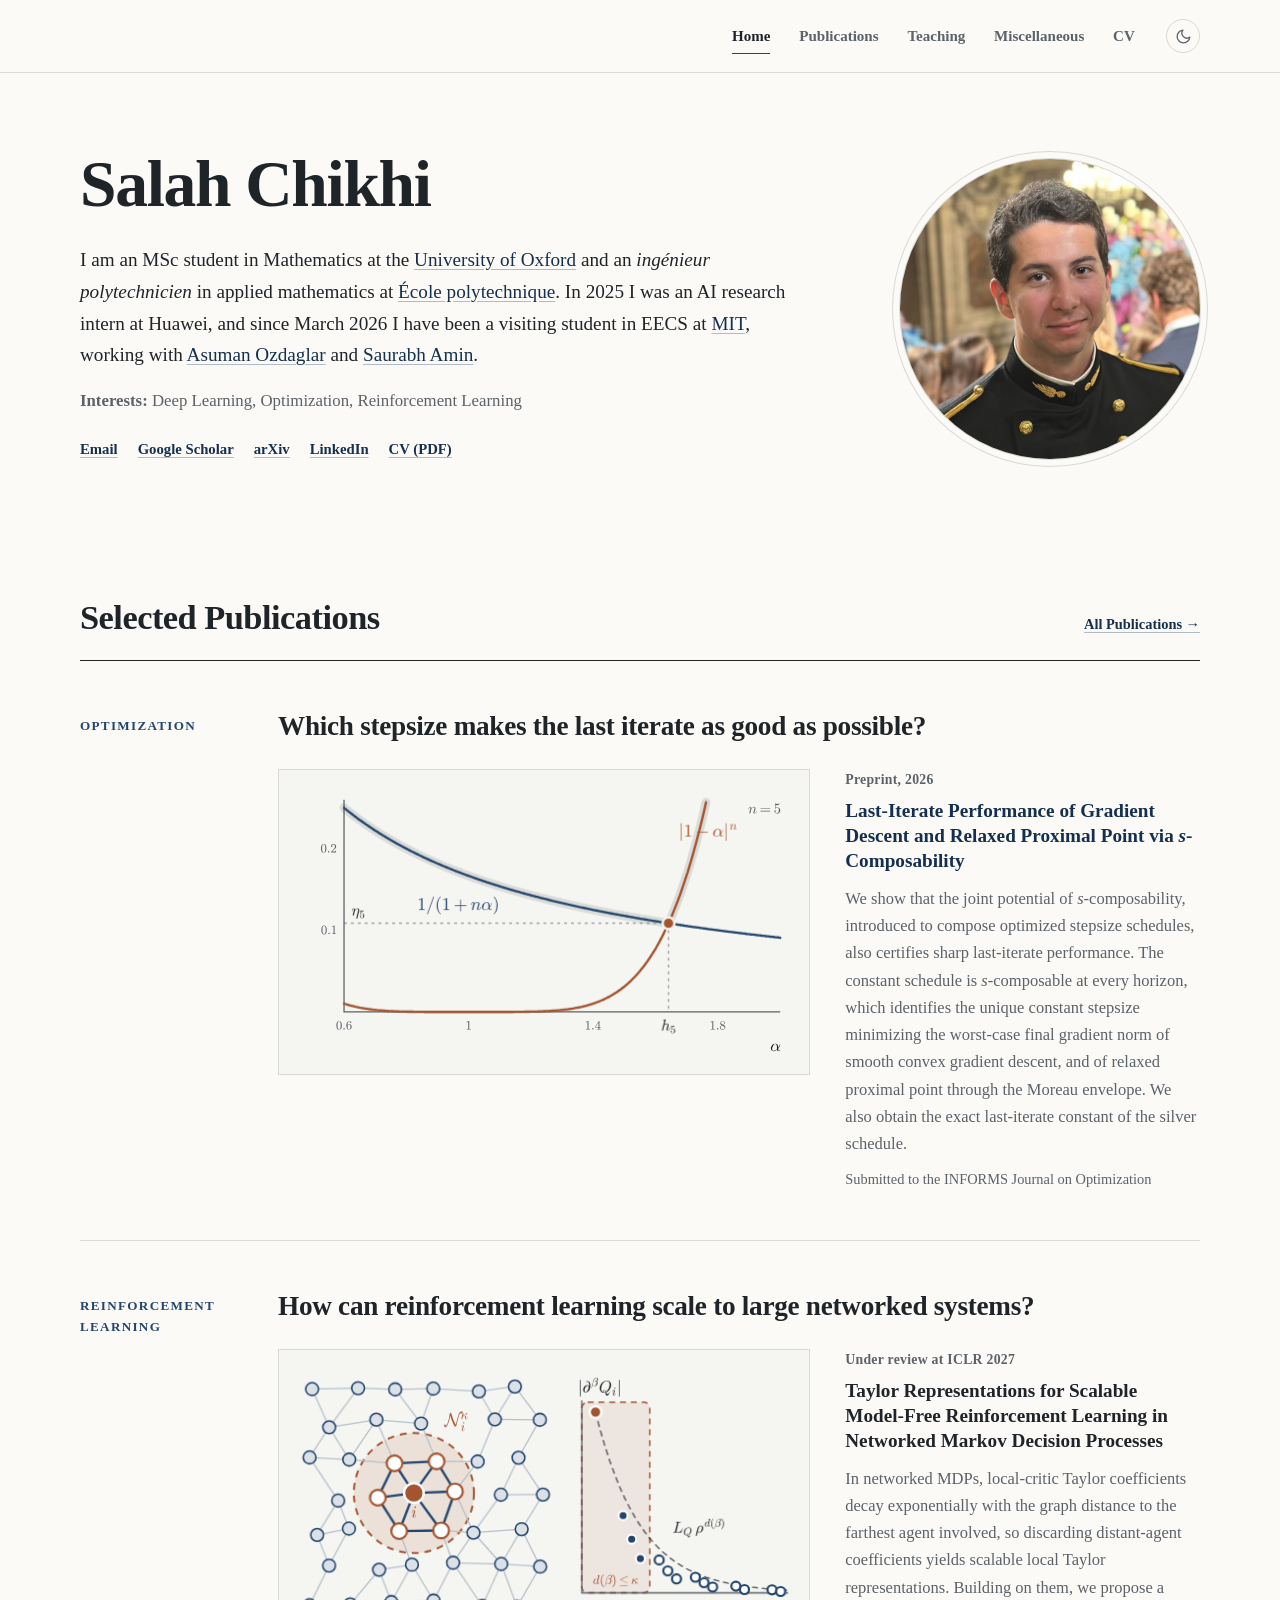
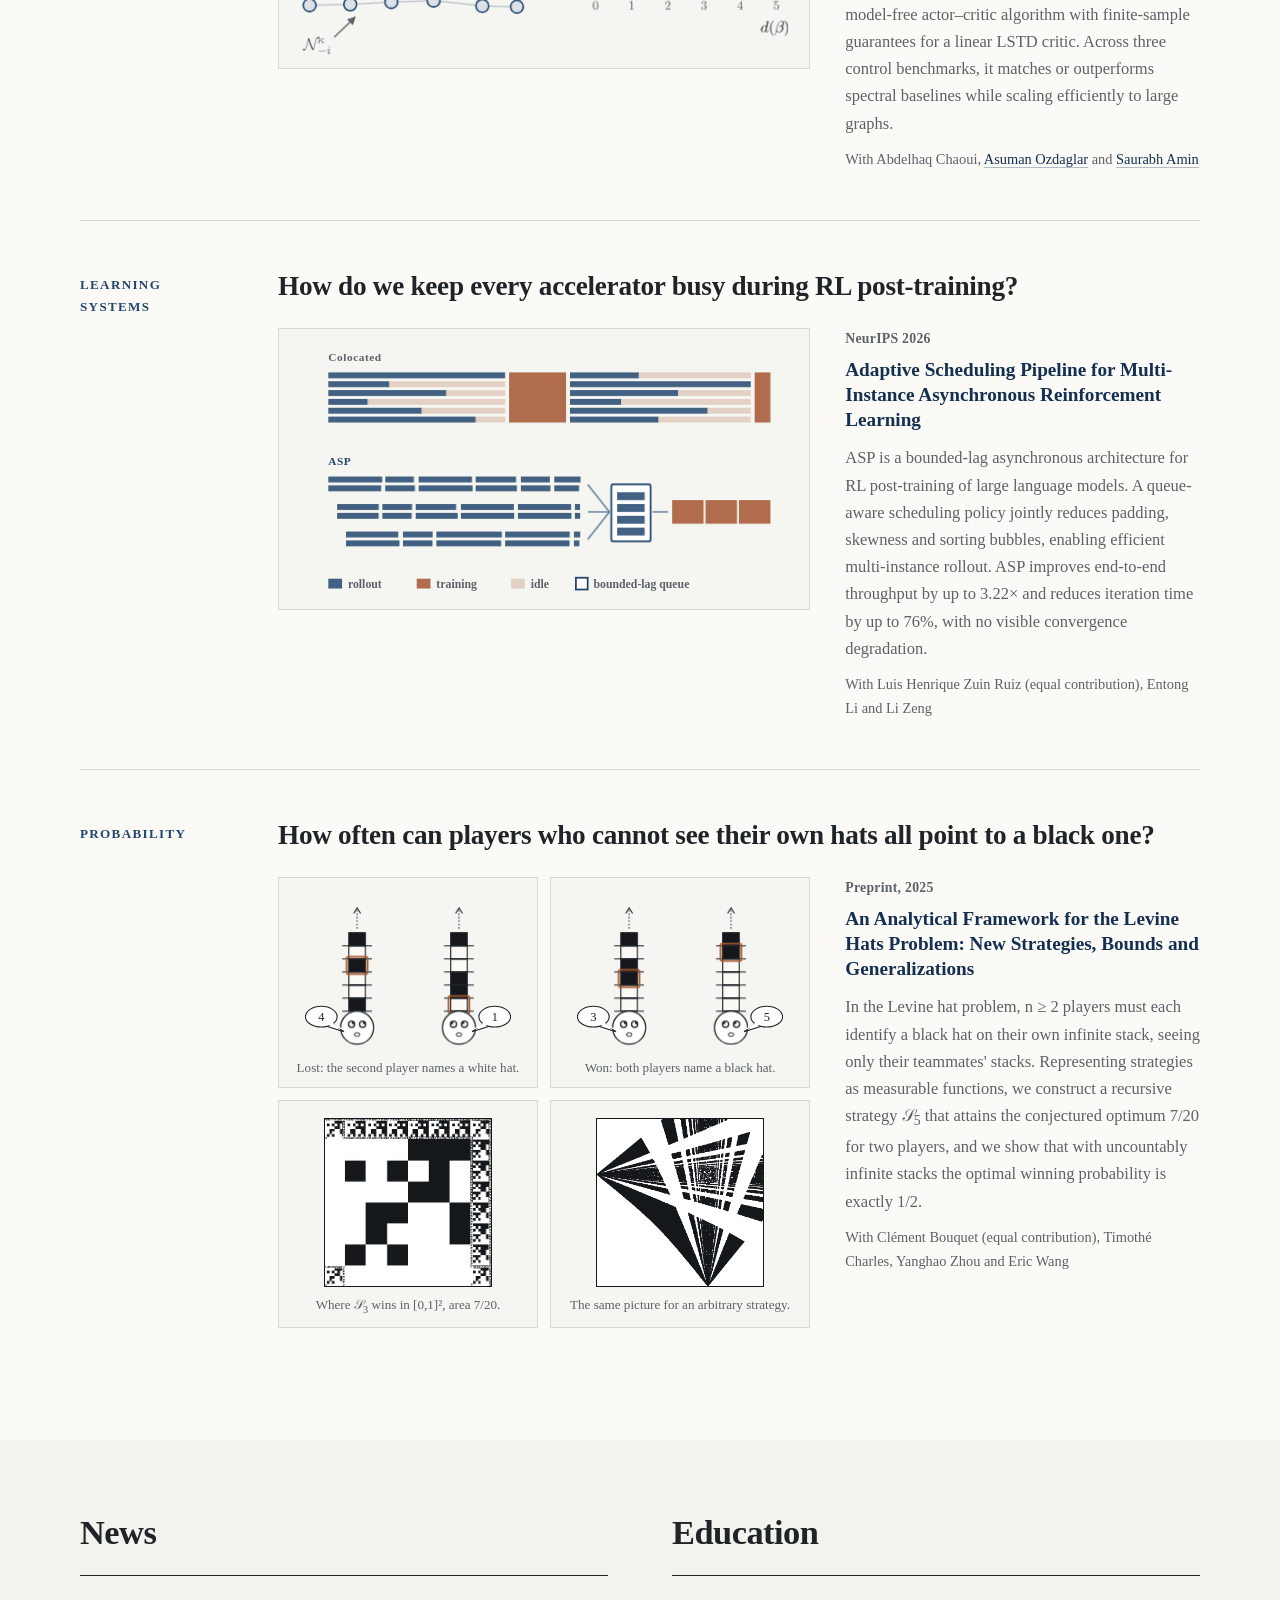
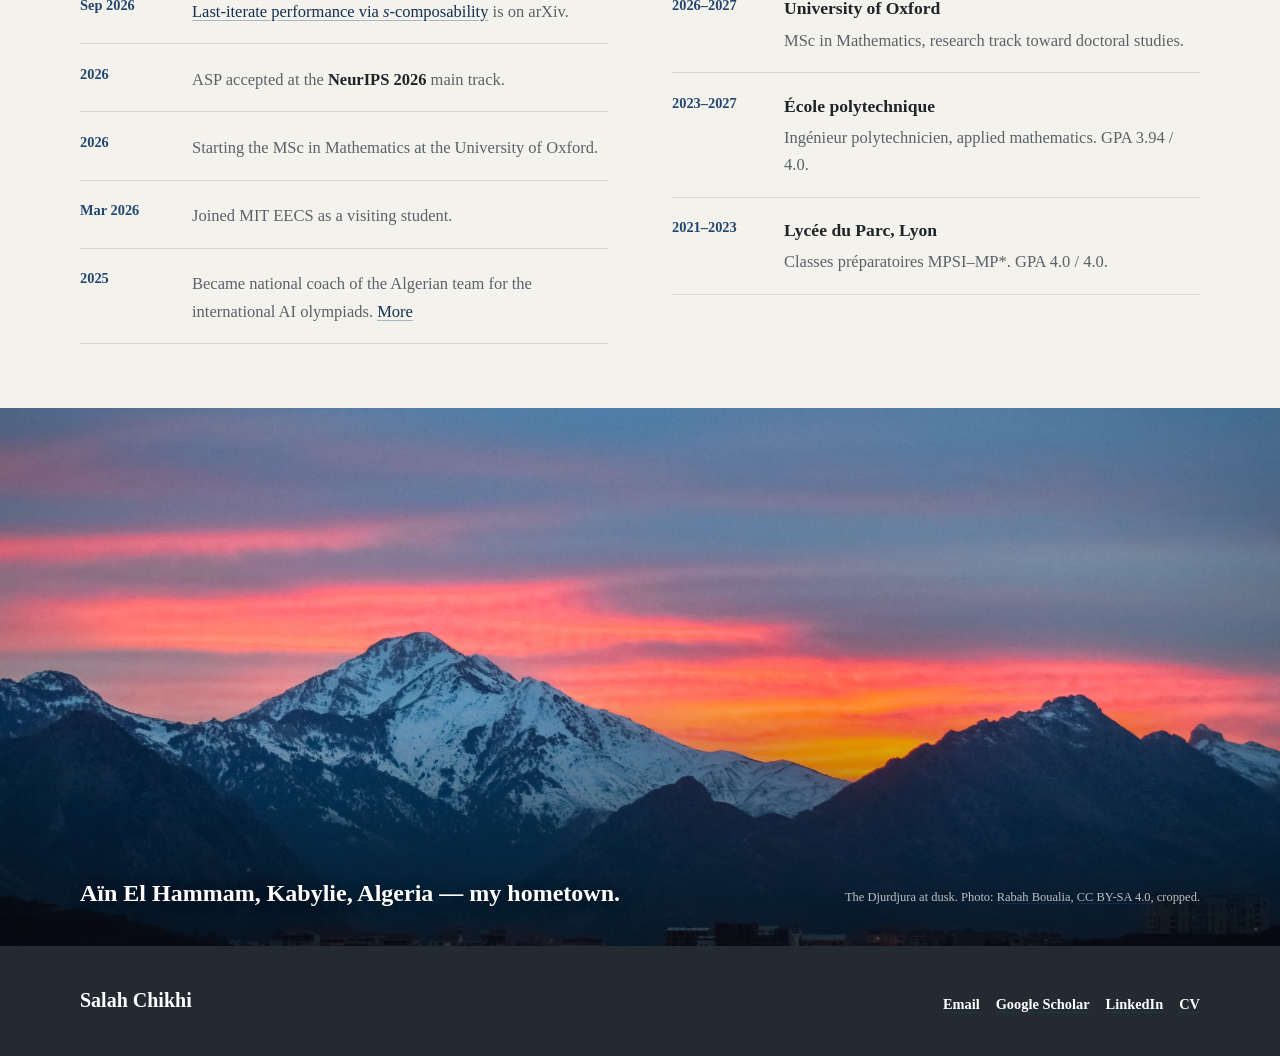
==== index.html @ 634e788d "Give search engines the site name and the opening sentence as description; keep grades out of snippe" ====
<!doctype html>
<html lang="en">
<head>
  <meta charset="utf-8">
  <meta name="viewport" content="width=device-width, initial-scale=1">
  <title>Salah Chikhi</title>
  <meta name="description" content="I am an MSc student in Mathematics at the University of Oxford and an ing&#233;nieur polytechnicien in applied mathematics at &#201;cole polytechnique.">
  <meta name="google-site-verification" content="NoFKglLWocQ3Qggm3pVqNF6FOyC3WvYvR712uhxYlXg">
  <meta name="theme-color" content="#fbfaf7" media="(prefers-color-scheme: light)">
  <meta name="theme-color" content="#15191d" media="(prefers-color-scheme: dark)">
  <script>
    (function () {
      function apply() {
        try {
          var t = localStorage.getItem("theme");
          if (t) document.documentElement.dataset.theme = t; else delete document.documentElement.dataset.theme;
        } catch (e) {}
      }
      apply();
      addEventListener("pageshow", function (e) { if (e.persisted) apply(); });
    })();
  </script>
  <script src="theme.js" defer></script>
  <meta property="og:type" content="website">
  <meta property="og:site_name" content="Salah Chikhi">
  <meta property="og:title" content="Salah Chikhi">
  <meta name="twitter:card" content="summary">
  <meta property="og:description" content="I am an MSc student in Mathematics at the University of Oxford and an ing&#233;nieur polytechnicien in applied mathematics at &#201;cole polytechnique.">
  <meta property="og:image" content="https://salah-chikhi.github.io/images/profile.jpg">
  <meta property="og:url" content="https://salah-chikhi.github.io/">
  <link rel="canonical" href="https://salah-chikhi.github.io/">
  <link rel="icon" href="favicon.svg" type="image/svg+xml">
  <link rel="stylesheet" href="site.css">
  <script type="application/ld+json">
  {
    "@context": "https://schema.org",
    "@type": "WebSite",
    "name": "Salah Chikhi",
    "alternateName": [
      "Salah R. Chikhi",
      "salah-chikhi.github.io"
    ],
    "url": "https://salah-chikhi.github.io/"
  }
  </script>
  <script type="application/ld+json">
  {
    "@context": "https://schema.org",
    "@type": "Person",
    "@id": "https://salah-chikhi.github.io/#person",
    "name": "Salah Chikhi",
    "alternateName": "Salah R. Chikhi",
    "url": "https://salah-chikhi.github.io/",
    "image": "https://salah-chikhi.github.io/images/profile.jpg",
    "description": "MSc student in Mathematics at the University of Oxford and ingénieur polytechnicien at École polytechnique, working on optimization, deep learning and reinforcement learning.",
    "affiliation": [
      {
        "@type": "CollegeOrUniversity",
        "name": "University of Oxford",
        "url": "https://www.maths.ox.ac.uk/"
      },
      {
        "@type": "CollegeOrUniversity",
        "name": "École polytechnique",
        "url": "https://www.polytechnique.edu/"
      },
      {
        "@type": "CollegeOrUniversity",
        "name": "Massachusetts Institute of Technology",
        "url": "https://www.eecs.mit.edu/"
      }
    ],
    "alumniOf": [
      {
        "@type": "School",
        "name": "Lycée du Parc"
      }
    ],
    "knowsAbout": [
      "Deep learning",
      "Optimization",
      "Reinforcement learning"
    ],
    "sameAs": [
      "https://scholar.google.com/citations?user=MFGI1vgAAAAJ",
      "https://www.linkedin.com/in/salah-chikhi-a50a50303/",
      "https://github.com/salah-chikhi"
    ]
  }
  </script>
</head>
<body>
  <a class="skip-link" href="#main">Skip to content</a>

  <header class="site-header home-header">
    <div class="shell nav-shell">
      <a class="wordmark" href="index.html">Salah Chikhi</a>
      <nav class="site-nav" aria-label="Primary navigation">
        <a class="active" href="index.html" aria-current="page">Home</a>
        <a href="publications.html">Publications</a>
        <a href="teaching.html">Teaching</a>
        <a href="misc.html">Miscellaneous</a>
        <a href="Salah_Chikhi_CV.pdf">CV</a>
        <button class="theme-toggle" type="button" aria-label="Switch to dark mode">
          <svg class="icon-moon" viewBox="0 0 24 24" aria-hidden="true"><path d="M21 12.79A9 9 0 1 1 11.21 3 7 7 0 0 0 21 12.79z"/></svg>
          <svg class="icon-sun" viewBox="0 0 24 24" aria-hidden="true"><circle cx="12" cy="12" r="4.5"/><path d="M12 1.5v2.2M12 20.3v2.2M4.6 4.6l1.5 1.5M17.9 17.9l1.5 1.5M1.5 12h2.2M20.3 12h2.2M4.6 19.4l1.5-1.5M17.9 6.1l1.5-1.5"/></svg>
        </button>
      </nav>
    </div>
  </header>

  <main id="main">
    <section class="profile-hero shell" aria-labelledby="profile-title">
      <div class="profile-copy">
        <h1 id="profile-title">Salah Chikhi</h1>
        <p class="profile-role">I am an MSc student in Mathematics at the <a href="https://www.maths.ox.ac.uk/">University of Oxford</a> and an <em>ingénieur polytechnicien</em> in applied mathematics at <a href="https://www.polytechnique.edu/">École polytechnique</a>. In 2025 I was an AI research intern at Huawei, and since March 2026 I have been a visiting student in EECS at <a href="https://www.eecs.mit.edu/">MIT</a>, working with <a href="https://asu.mit.edu/">Asuman Ozdaglar</a> and <a href="https://cee.mit.edu/people_individual/saurabh-amin/">Saurabh Amin</a>.</p>
        <p class="profile-research"><strong>Interests:</strong> Deep Learning, Optimization, Reinforcement Learning</p>
        <nav class="quick-links" aria-label="Contact and profile links">
          <a href="mailto:salah.chikhi@polytechnique.edu">Email</a>
          <a href="https://scholar.google.com/citations?user=MFGI1vgAAAAJ">Google Scholar</a>
          <a href="https://arxiv.org/search/?searchtype=author&amp;query=Chikhi%2C+Salah">arXiv</a>
          <a href="https://www.linkedin.com/in/salah-chikhi-a50a50303/">LinkedIn</a>
          <a href="Salah_Chikhi_CV.pdf">CV (PDF)</a>
        </nav>
      </div>
      <div class="profile-aside">
        <div class="portrait">
          <img src="images/profile.jpg" alt="Portrait of Salah Chikhi" width="800" height="800">
        </div>
      </div>
    </section>

    <section class="section-pad" id="research" aria-labelledby="research-heading">
      <div class="shell">
        <div class="section-heading">
          <h2 id="research-heading">Selected Publications</h2>
          <a href="publications.html">All Publications →</a>
        </div>

        <section class="research-topic" aria-labelledby="t-opt">
          <div class="topic-label"><p>Optimization</p></div>
          <div>
            <h3 id="t-opt">Which stepsize makes the last iterate as good as possible?</h3>
            <article class="home-paper">
              <figure class="work-concept"><!--FIG:opt--><svg viewBox="0 0 520 290" role="img" aria-labelledby="f-opt-t f-opt-d"><title id="f-opt-t">The optimal constant stepsize sits where two worst cases meet</title><desc id="f-opt-d">For n = 5 steps of gradient descent the worst-case final gradient is at least the larger of 1/(1+5α) and |1−α|^5. The two branches cross at α = h5 ≈ 1.6415, where the value is η5 ≈ 0.1086; the paper proves this value is attained and that h5 is the unique optimal constant stepsize.</desc><path class="d-axis" d="M56 20 V236 H500"/><path class="tex t-soft" transform="translate(56.0 254.0)" d="M-5.02 0.24Q-6.62 0.24 -7.19 -1.07Q-7.77 -2.39 -7.77 -4.20Q-7.77 -5.33 -7.56 -6.32Q-7.35 -7.32 -6.74 -8.01Q-6.13 -8.71 -5.02 -8.71Q-4.17 -8.71 -3.62 -8.29Q-3.08 -7.87 -2.79 -7.21Q-2.50 -6.54 -2.40 -5.79Q-2.29 -5.03 -2.29 -4.20Q-2.29 -3.08 -2.50 -2.10Q-2.71 -1.13 -3.31 -0.45Q-3.91 0.24 -5.02 0.24ZM-5.02 -0.10Q-4.30 -0.10 -3.95 -0.84Q-3.59 -1.59 -3.51 -2.49Q-3.42 -3.39 -3.42 -4.41Q-3.42 -5.38 -3.51 -6.21Q-3.59 -7.03 -3.94 -7.70Q-4.29 -8.37 -5.02 -8.37Q-5.76 -8.37 -6.11 -7.70Q-6.47 -7.03 -6.55 -6.20Q-6.64 -5.38 -6.64 -4.41Q-6.64 -3.68 -6.60 -3.04Q-6.57 -2.40 -6.41 -1.72Q-6.26 -1.03 -5.92 -0.57Q-5.58 -0.10 -5.02 -0.10ZM-0.68 -0.77Q-0.68 -1.06 -0.47 -1.27Q-0.25 -1.48 0.04 -1.48Q0.21 -1.48 0.38 -1.38Q0.56 -1.29 0.65 -1.12Q0.75 -0.95 0.75 -0.77Q0.75 -0.48 0.54 -0.27Q0.33 -0.05 0.04 -0.05Q-0.25 -0.05 -0.47 -0.27Q-0.68 -0.48 -0.68 -0.77ZM5.07 0.24Q4.27 0.24 3.73 -0.19Q3.19 -0.62 2.89 -1.30Q2.60 -1.99 2.49 -2.74Q2.37 -3.49 2.37 -4.25Q2.37 -5.28 2.77 -6.32Q3.17 -7.35 3.95 -8.03Q4.73 -8.71 5.79 -8.71Q6.24 -8.71 6.62 -8.54Q7.00 -8.37 7.22 -8.05Q7.44 -7.72 7.44 -7.26Q7.44 -6.99 7.26 -6.81Q7.08 -6.63 6.81 -6.63Q6.56 -6.63 6.37 -6.81Q6.19 -7.00 6.19 -7.26Q6.19 -7.51 6.37 -7.69Q6.56 -7.88 6.81 -7.88L6.88 -7.88Q6.72 -8.11 6.42 -8.22Q6.12 -8.33 5.79 -8.33Q5.40 -8.33 5.06 -8.16Q4.73 -7.99 4.47 -7.70Q4.20 -7.41 4.02 -7.05Q3.84 -6.70 3.74 -6.25Q3.65 -5.80 3.62 -5.41Q3.60 -5.02 3.60 -4.42Q3.82 -4.95 4.24 -5.29Q4.66 -5.63 5.19 -5.63Q5.77 -5.63 6.24 -5.40Q6.72 -5.16 7.06 -4.75Q7.40 -4.33 7.59 -3.79Q7.77 -3.26 7.77 -2.72Q7.77 -1.96 7.43 -1.27Q7.09 -0.58 6.47 -0.17Q5.85 0.24 5.07 0.24ZM5.07 -0.18Q5.58 -0.18 5.88 -0.41Q6.19 -0.64 6.33 -1.01Q6.47 -1.39 6.51 -1.77Q6.54 -2.16 6.54 -2.72Q6.54 -3.45 6.47 -3.97Q6.40 -4.50 6.09 -4.89Q5.78 -5.29 5.14 -5.29Q4.61 -5.29 4.27 -4.93Q3.93 -4.58 3.78 -4.03Q3.62 -3.49 3.62 -2.99Q3.62 -2.82 3.63 -2.73Q3.63 -2.71 3.63 -2.70Q3.63 -2.69 3.62 -2.67Q3.62 -2.11 3.73 -1.54Q3.85 -0.96 4.17 -0.57Q4.50 -0.18 5.07 -0.18Z"/><path class="tex t-soft" transform="translate(182.9 254.0)" d="M-2.09 -0.05L-2.09 -0.51Q-0.47 -0.51 -0.47 -0.92L-0.47 -7.75Q-1.14 -7.42 -2.17 -7.42L-2.17 -7.88Q-0.58 -7.88 0.24 -8.71L0.42 -8.71Q0.46 -8.71 0.50 -8.67Q0.55 -8.64 0.55 -8.59L0.55 -0.92Q0.55 -0.51 2.17 -0.51L2.17 -0.05L-2.09 -0.05Z"/><path class="tex t-soft" transform="translate(309.7 254.0)" d="M-7.47 -0.05L-7.47 -0.51Q-5.85 -0.51 -5.85 -0.92L-5.85 -7.75Q-6.52 -7.42 -7.55 -7.42L-7.55 -7.88Q-5.95 -7.88 -5.14 -8.71L-4.96 -8.71Q-4.91 -8.71 -4.87 -8.67Q-4.83 -8.64 -4.83 -8.59L-4.83 -0.92Q-4.83 -0.51 -3.21 -0.51L-3.21 -0.05L-7.47 -0.05ZM-1.08 -0.77Q-1.08 -1.06 -0.87 -1.27Q-0.65 -1.48 -0.37 -1.48Q-0.19 -1.48 -0.02 -1.38Q0.15 -1.29 0.25 -1.12Q0.34 -0.95 0.34 -0.77Q0.34 -0.48 0.13 -0.27Q-0.08 -0.05 -0.37 -0.05Q-0.65 -0.05 -0.87 -0.27Q-1.08 -0.48 -1.08 -0.77ZM1.78 -2.20L1.78 -2.65L5.80 -8.64Q5.85 -8.71 5.94 -8.71L6.13 -8.71Q6.27 -8.71 6.27 -8.56L6.27 -2.65L7.55 -2.65L7.55 -2.20L6.27 -2.20L6.27 -0.92Q6.27 -0.65 6.65 -0.58Q7.03 -0.51 7.53 -0.51L7.53 -0.05L3.95 -0.05L3.95 -0.51Q4.46 -0.51 4.84 -0.58Q5.22 -0.65 5.22 -0.92L5.22 -2.20L1.78 -2.20ZM2.22 -2.65L5.29 -2.65L5.29 -7.26L2.22 -2.65Z"/><path class="tex t-soft" transform="translate(436.6 254.0)" d="M-7.38 -0.05L-7.38 -0.51Q-5.75 -0.51 -5.75 -0.92L-5.75 -7.75Q-6.43 -7.42 -7.46 -7.42L-7.46 -7.88Q-5.86 -7.88 -5.05 -8.71L-4.87 -8.71Q-4.82 -8.71 -4.78 -8.67Q-4.74 -8.64 -4.74 -8.59L-4.74 -0.92Q-4.74 -0.51 -3.11 -0.51L-3.11 -0.05L-7.38 -0.05ZM-0.99 -0.77Q-0.99 -1.06 -0.78 -1.27Q-0.56 -1.48 -0.28 -1.48Q-0.10 -1.48 0.07 -1.38Q0.24 -1.29 0.34 -1.12Q0.44 -0.95 0.44 -0.77Q0.44 -0.48 0.22 -0.27Q0.02 -0.05 -0.28 -0.05Q-0.56 -0.05 -0.78 -0.27Q-0.99 -0.48 -0.99 -0.77ZM2.06 -2.03Q2.06 -2.81 2.57 -3.40Q3.09 -4.01 3.89 -4.41L3.41 -4.72Q2.97 -5.01 2.69 -5.49Q2.41 -5.98 2.41 -6.51Q2.41 -7.14 2.74 -7.64Q3.06 -8.14 3.61 -8.42Q4.15 -8.71 4.76 -8.71Q5.34 -8.71 5.88 -8.47Q6.42 -8.24 6.76 -7.80Q7.11 -7.36 7.11 -6.76Q7.11 -6.32 6.90 -5.95Q6.69 -5.57 6.33 -5.28Q5.98 -4.98 5.57 -4.77L6.31 -4.29Q6.83 -3.95 7.14 -3.41Q7.46 -2.86 7.46 -2.26Q7.46 -1.56 7.08 -0.98Q6.70 -0.40 6.08 -0.08Q5.46 0.24 4.76 0.24Q4.09 0.24 3.47 -0.04Q2.84 -0.31 2.45 -0.83Q2.06 -1.35 2.06 -2.03ZM2.77 -2.03Q2.77 -1.51 3.05 -1.08Q3.33 -0.66 3.79 -0.42Q4.26 -0.18 4.76 -0.18Q5.52 -0.18 6.14 -0.62Q6.75 -1.06 6.75 -1.79Q6.75 -2.04 6.65 -2.28Q6.55 -2.53 6.38 -2.73Q6.20 -2.93 5.99 -3.05L4.24 -4.18Q3.84 -3.97 3.50 -3.64Q3.16 -3.31 2.96 -2.89Q2.77 -2.48 2.77 -2.03ZM3.66 -5.99L5.23 -4.98Q5.78 -5.29 6.13 -5.74Q6.48 -6.20 6.48 -6.76Q6.48 -7.20 6.23 -7.56Q5.99 -7.93 5.59 -8.13Q5.20 -8.33 4.75 -8.33Q4.36 -8.33 3.96 -8.18Q3.56 -8.03 3.30 -7.73Q3.04 -7.43 3.04 -7.02Q3.04 -6.41 3.66 -5.99Z"/><path class="tex t-soft" transform="translate(48.0 156.9)" d="M-12.32 0.24Q-13.91 0.24 -14.49 -1.07Q-15.06 -2.39 -15.06 -4.20Q-15.06 -5.33 -14.86 -6.32Q-14.65 -7.32 -14.04 -8.01Q-13.43 -8.71 -12.32 -8.71Q-11.46 -8.71 -10.92 -8.29Q-10.37 -7.87 -10.09 -7.21Q-9.80 -6.54 -9.70 -5.79Q-9.59 -5.03 -9.59 -4.20Q-9.59 -3.08 -9.80 -2.10Q-10.00 -1.13 -10.61 -0.45Q-11.21 0.24 -12.32 0.24ZM-12.32 -0.10Q-11.60 -0.10 -11.24 -0.84Q-10.89 -1.59 -10.80 -2.49Q-10.72 -3.39 -10.72 -4.41Q-10.72 -5.38 -10.80 -6.21Q-10.89 -7.03 -11.24 -7.70Q-11.59 -8.37 -12.32 -8.37Q-13.06 -8.37 -13.41 -7.70Q-13.77 -7.03 -13.85 -6.20Q-13.93 -5.38 -13.93 -4.41Q-13.93 -3.68 -13.90 -3.04Q-13.86 -2.40 -13.71 -1.72Q-13.56 -1.03 -13.22 -0.57Q-12.88 -0.10 -12.32 -0.10ZM-7.98 -0.77Q-7.98 -1.06 -7.76 -1.27Q-7.55 -1.48 -7.26 -1.48Q-7.08 -1.48 -6.91 -1.38Q-6.74 -1.29 -6.65 -1.12Q-6.55 -0.95 -6.55 -0.77Q-6.55 -0.48 -6.76 -0.27Q-6.97 -0.05 -7.26 -0.05Q-7.55 -0.05 -7.76 -0.27Q-7.98 -0.48 -7.98 -0.77ZM-4.27 -0.05L-4.27 -0.51Q-2.64 -0.51 -2.64 -0.92L-2.64 -7.75Q-3.31 -7.42 -4.34 -7.42L-4.34 -7.88Q-2.75 -7.88 -1.94 -8.71L-1.75 -8.71Q-1.71 -8.71 -1.67 -8.67Q-1.62 -8.64 -1.62 -8.59L-1.62 -0.92Q-1.62 -0.51 0.00 -0.51L0.00 -0.05L-4.27 -0.05Z"/><path class="tex t-soft" transform="translate(48.0 73.8)" d="M-12.69 0.24Q-14.28 0.24 -14.86 -1.07Q-15.43 -2.39 -15.43 -4.20Q-15.43 -5.33 -15.23 -6.32Q-15.02 -7.32 -14.41 -8.01Q-13.79 -8.71 -12.69 -8.71Q-11.83 -8.71 -11.29 -8.29Q-10.74 -7.87 -10.45 -7.21Q-10.17 -6.54 -10.06 -5.79Q-9.96 -5.03 -9.96 -4.20Q-9.96 -3.08 -10.17 -2.10Q-10.37 -1.13 -10.97 -0.45Q-11.58 0.24 -12.69 0.24ZM-12.69 -0.10Q-11.97 -0.10 -11.61 -0.84Q-11.25 -1.59 -11.17 -2.49Q-11.09 -3.39 -11.09 -4.41Q-11.09 -5.38 -11.17 -6.21Q-11.25 -7.03 -11.61 -7.70Q-11.96 -8.37 -12.69 -8.37Q-13.42 -8.37 -13.78 -7.70Q-14.14 -7.03 -14.22 -6.20Q-14.30 -5.38 -14.30 -4.41Q-14.30 -3.68 -14.27 -3.04Q-14.23 -2.40 -14.08 -1.72Q-13.93 -1.03 -13.59 -0.57Q-13.25 -0.10 -12.69 -0.10ZM-8.35 -0.77Q-8.35 -1.06 -8.13 -1.27Q-7.92 -1.48 -7.63 -1.48Q-7.45 -1.48 -7.28 -1.38Q-7.11 -1.29 -7.01 -1.12Q-6.92 -0.95 -6.92 -0.77Q-6.92 -0.48 -7.13 -0.27Q-7.34 -0.05 -7.63 -0.05Q-7.92 -0.05 -8.13 -0.27Q-8.35 -0.48 -8.35 -0.77ZM-5.19 -0.05L-5.19 -0.40Q-5.19 -0.43 -5.17 -0.47L-3.15 -2.70Q-2.69 -3.20 -2.41 -3.53Q-2.12 -3.87 -1.84 -4.31Q-1.56 -4.75 -1.40 -5.20Q-1.24 -5.66 -1.24 -6.16Q-1.24 -6.70 -1.43 -7.18Q-1.63 -7.67 -2.02 -7.96Q-2.41 -8.25 -2.96 -8.25Q-3.53 -8.25 -3.98 -7.91Q-4.43 -7.57 -4.62 -7.03Q-4.56 -7.05 -4.47 -7.05Q-4.18 -7.05 -3.98 -6.85Q-3.77 -6.65 -3.77 -6.34Q-3.77 -6.04 -3.98 -5.84Q-4.18 -5.63 -4.47 -5.63Q-4.78 -5.63 -4.99 -5.84Q-5.19 -6.06 -5.19 -6.34Q-5.19 -6.83 -5.01 -7.26Q-4.82 -7.69 -4.48 -8.02Q-4.13 -8.35 -3.70 -8.53Q-3.26 -8.71 -2.77 -8.71Q-2.03 -8.71 -1.39 -8.40Q-0.75 -8.08 -0.38 -7.51Q0.00 -6.93 0.00 -6.16Q0.00 -5.60 -0.25 -5.09Q-0.50 -4.58 -0.88 -4.17Q-1.27 -3.75 -1.87 -3.22Q-2.48 -2.70 -2.66 -2.52L-4.14 -1.10L-2.89 -1.10Q-1.97 -1.10 -1.35 -1.12Q-0.73 -1.14 -0.69 -1.17Q-0.54 -1.33 -0.38 -2.37L0.00 -2.37L-0.37 -0.05L-5.19 -0.05Z"/><polyline class="c-band" data-a="fade" style="--d:1.10s" points="56,28.3 57.1,29.2 58.2,30.1 59.3,31 60.4,31.9 61.5,32.8 62.7,33.6 63.8,34.5 64.9,35.3 66,36.2 67.1,37 68.2,37.8 69.3,38.7 70.4,39.5 71.5,40.3 72.7,41.1 73.8,41.9 74.9,42.7 76,43.5 77.1,44.2 78.2,45 79.3,45.8 80.4,46.5 81.5,47.3 82.6,48 83.8,48.8 84.9,49.5 86,50.2 87.1,51 88.2,51.7 89.3,52.4 90.4,53.1 91.5,53.8 92.6,54.5 93.7,55.2 94.8,55.9 96,56.6 97.1,57.2 98.2,57.9 99.3,58.6 100.4,59.2 101.5,59.9 102.6,60.5 103.7,61.2 104.8,61.8 105.9,62.5 107.1,63.1 108.2,63.7 109.3,64.4 110.4,65 111.5,65.6 112.6,66.2 113.7,66.8 114.8,67.4 115.9,68 117.1,68.6 118.2,69.2 119.3,69.8 120.4,70.3 121.5,70.9 122.6,71.5 123.7,72.1 124.8,72.6 125.9,73.2 127,73.7 128.2,74.3 129.3,74.8 130.4,75.4 131.5,75.9 132.6,76.5 133.7,77 134.8,77.5 135.9,78.1 137,78.6 138.1,79.1 139.3,79.6 140.4,80.1 141.5,80.6 142.6,81.2 143.7,81.7 144.8,82.2 145.9,82.7 147,83.1 148.1,83.6 149.2,84.1 150.3,84.6 151.5,85.1 152.6,85.6 153.7,86 154.8,86.5 155.9,87 157,87.4 158.1,87.9 159.2,88.4 160.3,88.8 161.4,89.3 162.6,89.7 163.7,90.2 164.8,90.6 165.9,91.1 167,91.5 168.1,92 169.2,92.4 170.3,92.8 171.4,93.3 172.6,93.7 173.7,94.1 174.8,94.5 175.9,95 177,95.4 178.1,95.8 179.2,96.2 180.3,96.6 181.4,97 182.5,97.4 183.6,97.8 184.8,98.2 185.9,98.6 187,99 188.1,99.4 189.2,99.8 190.3,100.2 191.4,100.6 192.5,101 193.6,101.4 194.8,101.7 195.9,102.1 197,102.5 198.1,102.9 199.2,103.2 200.3,103.6 201.4,104 202.5,104.3 203.6,104.7 204.7,105.1 205.9,105.4 207,105.8 208.1,106.1 209.2,106.5 210.3,106.8 211.4,107.2 212.5,107.5 213.6,107.9 214.7,108.2 215.8,108.6 216.9,108.9 218.1,109.3 219.2,109.6 220.3,109.9 221.4,110.3 222.5,110.6 223.6,110.9 224.7,111.3 225.8,111.6 226.9,111.9 228.1,112.2 229.2,112.6 230.3,112.9 231.4,113.2 232.5,113.5 233.6,113.8 234.7,114.1 235.8,114.5 236.9,114.8 238,115.1 239.1,115.4 240.3,115.7 241.4,116 242.5,116.3 243.6,116.6 244.7,116.9 245.8,117.2 246.9,117.5 248,117.8 249.1,118.1 250.2,118.4 251.4,118.7 252.5,118.9 253.6,119.2 254.7,119.5 255.8,119.8 256.9,120.1 258,120.4 259.1,120.7 260.2,120.9 261.4,121.2 262.5,121.5 263.6,121.8 264.7,122 265.8,122.3 266.9,122.6 268,122.9 269.1,123.1 270.2,123.4 271.3,123.7 272.5,123.9 273.6,124.2 274.7,124.4 275.8,124.7 276.9,125 278,125.2 279.1,125.5 280.2,125.7 281.3,126 282.4,126.3 283.5,126.5 284.7,126.8 285.8,127 286.9,127.3 288,127.5 289.1,127.8 290.2,128 291.3,128.2 292.4,128.5 293.5,128.7 294.7,129 295.8,129.2 296.9,129.5 298,129.7 299.1,129.9 300.2,130.2 301.3,130.4 302.4,130.6 303.5,130.9 304.6,131.1 305.8,131.3 306.9,131.6 308,131.8 309.1,132 310.2,132.3 311.3,132.5 312.4,132.7 313.5,132.9 314.6,133.2 315.7,133.4 316.8,133.6 318,133.8 319.1,134 320.2,134.3 321.3,134.5 322.4,134.7 323.5,134.9 324.6,135.1 325.7,135.3 326.8,135.5 328,135.8 329.1,136 330.2,136.2 331.3,136.4 332.4,136.6 333.5,136.8 334.6,137 335.7,137.2 336.8,137.4 337.9,137.6 339.1,137.8 340.2,138 341.3,138.2 342.4,138.4 343.5,138.6 344.6,138.8 345.7,139 346.8,139.2 347.9,139.4 349,139.6 350.1,139.8 351.3,140 352.4,140.2 353.5,140.4 354.6,140.6 355.7,140.8 356.8,141 357.9,141.2 359,141.4 360.1,141.5 361.3,141.7 362.4,141.9 363.5,142.1 364.6,142.3 365.7,142.5 366.8,142.7 367.9,142.8 369,143 370.1,143.2 371.2,143.4 372.4,143.6 373.5,143.7 374.6,143.9 375.7,144.1 376.8,144.3 377.9,144.5 379,144.6 380.1,144.8 381.2,145 382.3,145.2 383.4,145.3 384.6,145.5 385.7,145.7 386.8,144.7 387.9,142.2 389,139.6 390.1,137 391.2,134.3 392.3,131.6 393.4,128.8 394.5,125.9 395.7,123 396.8,120 397.9,117 399,113.9 400.1,110.7 401.2,107.5 402.3,104.2 403.4,100.8 404.5,97.4 405.7,93.9 406.8,90.3 407.9,86.6 409,82.9 410.1,79.1 411.2,75.3 412.3,71.3 413.4,67.3 414.5,63.2 415.6,59 416.7,54.7 417.9,50.4 419,46 420.1,41.5 421.2,36.9 422.3,32.2 423.4,27.4 424.5,22.6"/><polyline class="c-accent c-mid" data-a="draw" style="--d:0.00s" pathLength="1" points="56,28.3 57.1,29.2 58.2,30.1 59.3,31 60.4,31.9 61.5,32.8 62.7,33.6 63.8,34.5 64.9,35.3 66,36.2 67.1,37 68.2,37.8 69.3,38.7 70.4,39.5 71.5,40.3 72.7,41.1 73.8,41.9 74.9,42.7 76,43.5 77.1,44.2 78.2,45 79.3,45.8 80.4,46.5 81.5,47.3 82.6,48 83.8,48.8 84.9,49.5 86,50.2 87.1,51 88.2,51.7 89.3,52.4 90.4,53.1 91.5,53.8 92.6,54.5 93.7,55.2 94.8,55.9 96,56.6 97.1,57.2 98.2,57.9 99.3,58.6 100.4,59.2 101.5,59.9 102.6,60.5 103.7,61.2 104.8,61.8 105.9,62.5 107.1,63.1 108.2,63.7 109.3,64.4 110.4,65 111.5,65.6 112.6,66.2 113.7,66.8 114.8,67.4 115.9,68 117.1,68.6 118.2,69.2 119.3,69.8 120.4,70.3 121.5,70.9 122.6,71.5 123.7,72.1 124.8,72.6 125.9,73.2 127,73.7 128.2,74.3 129.3,74.8 130.4,75.4 131.5,75.9 132.6,76.5 133.7,77 134.8,77.5 135.9,78.1 137,78.6 138.1,79.1 139.3,79.6 140.4,80.1 141.5,80.6 142.6,81.2 143.7,81.7 144.8,82.2 145.9,82.7 147,83.1 148.1,83.6 149.2,84.1 150.3,84.6 151.5,85.1 152.6,85.6 153.7,86 154.8,86.5 155.9,87 157,87.4 158.1,87.9 159.2,88.4 160.3,88.8 161.4,89.3 162.6,89.7 163.7,90.2 164.8,90.6 165.9,91.1 167,91.5 168.1,92 169.2,92.4 170.3,92.8 171.4,93.3 172.6,93.7 173.7,94.1 174.8,94.5 175.9,95 177,95.4 178.1,95.8 179.2,96.2 180.3,96.6 181.4,97 182.5,97.4 183.6,97.8 184.8,98.2 185.9,98.6 187,99 188.1,99.4 189.2,99.8 190.3,100.2 191.4,100.6 192.5,101 193.6,101.4 194.8,101.7 195.9,102.1 197,102.5 198.1,102.9 199.2,103.2 200.3,103.6 201.4,104 202.5,104.3 203.6,104.7 204.7,105.1 205.9,105.4 207,105.8 208.1,106.1 209.2,106.5 210.3,106.8 211.4,107.2 212.5,107.5 213.6,107.9 214.7,108.2 215.8,108.6 216.9,108.9 218.1,109.3 219.2,109.6 220.3,109.9 221.4,110.3 222.5,110.6 223.6,110.9 224.7,111.3 225.8,111.6 226.9,111.9 228.1,112.2 229.2,112.6 230.3,112.9 231.4,113.2 232.5,113.5 233.6,113.8 234.7,114.1 235.8,114.5 236.9,114.8 238,115.1 239.1,115.4 240.3,115.7 241.4,116 242.5,116.3 243.6,116.6 244.7,116.9 245.8,117.2 246.9,117.5 248,117.8 249.1,118.1 250.2,118.4 251.4,118.7 252.5,118.9 253.6,119.2 254.7,119.5 255.8,119.8 256.9,120.1 258,120.4 259.1,120.7 260.2,120.9 261.4,121.2 262.5,121.5 263.6,121.8 264.7,122 265.8,122.3 266.9,122.6 268,122.9 269.1,123.1 270.2,123.4 271.3,123.7 272.5,123.9 273.6,124.2 274.7,124.4 275.8,124.7 276.9,125 278,125.2 279.1,125.5 280.2,125.7 281.3,126 282.4,126.3 283.5,126.5 284.7,126.8 285.8,127 286.9,127.3 288,127.5 289.1,127.8 290.2,128 291.3,128.2 292.4,128.5 293.5,128.7 294.7,129 295.8,129.2 296.9,129.5 298,129.7 299.1,129.9 300.2,130.2 301.3,130.4 302.4,130.6 303.5,130.9 304.6,131.1 305.8,131.3 306.9,131.6 308,131.8 309.1,132 310.2,132.3 311.3,132.5 312.4,132.7 313.5,132.9 314.6,133.2 315.7,133.4 316.8,133.6 318,133.8 319.1,134 320.2,134.3 321.3,134.5 322.4,134.7 323.5,134.9 324.6,135.1 325.7,135.3 326.8,135.5 328,135.8 329.1,136 330.2,136.2 331.3,136.4 332.4,136.6 333.5,136.8 334.6,137 335.7,137.2 336.8,137.4 337.9,137.6 339.1,137.8 340.2,138 341.3,138.2 342.4,138.4 343.5,138.6 344.6,138.8 345.7,139 346.8,139.2 347.9,139.4 349,139.6 350.1,139.8 351.3,140 352.4,140.2 353.5,140.4 354.6,140.6 355.7,140.8 356.8,141 357.9,141.2 359,141.4 360.1,141.5 361.3,141.7 362.4,141.9 363.5,142.1 364.6,142.3 365.7,142.5 366.8,142.7 367.9,142.8 369,143 370.1,143.2 371.2,143.4 372.4,143.6 373.5,143.7 374.6,143.9 375.7,144.1 376.8,144.3 377.9,144.5 379,144.6 380.1,144.8 381.2,145 382.3,145.2 383.4,145.3 384.6,145.5 385.7,145.7 386.8,145.8 387.9,146 389,146.2 390.1,146.4 391.2,146.5 392.3,146.7 393.4,146.9 394.5,147 395.7,147.2 396.8,147.4 397.9,147.5 399,147.7 400.1,147.9 401.2,148 402.3,148.2 403.4,148.3 404.5,148.5 405.7,148.7 406.8,148.8 407.9,149 409,149.1 410.1,149.3 411.2,149.5 412.3,149.6 413.4,149.8 414.5,149.9 415.6,150.1 416.7,150.2 417.9,150.4 419,150.6 420.1,150.7 421.2,150.9 422.3,151 423.4,151.2 424.5,151.3 425.6,151.5 426.7,151.6 427.8,151.8 429,151.9 430.1,152.1 431.2,152.2 432.3,152.4 433.4,152.5 434.5,152.7 435.6,152.8 436.7,152.9 437.8,153.1 438.9,153.2 440.1,153.4 441.2,153.5 442.3,153.7 443.4,153.8 444.5,153.9 445.6,154.1 446.7,154.2 447.8,154.4 448.9,154.5 450,154.7 451.2,154.8 452.3,154.9 453.4,155.1 454.5,155.2 455.6,155.3 456.7,155.5 457.8,155.6 458.9,155.8 460,155.9 461.1,156 462.3,156.2 463.4,156.3 464.5,156.4 465.6,156.6 466.7,156.7 467.8,156.8 468.9,157 470,157.1 471.1,157.2 472.3,157.3 473.4,157.5 474.5,157.6 475.6,157.7 476.7,157.9 477.8,158 478.9,158.1 480,158.2 481.1,158.4 482.2,158.5 483.3,158.6 484.5,158.8 485.6,158.9 486.7,159 487.8,159.1 488.9,159.3 490,159.4 491.1,159.5 492.2,159.6 493.3,159.7 494.4,159.9 495.6,160 496.7,160.1 497.8,160.2 498.9,160.4 500,160.5"/><polyline class="c-warm c-mid" data-a="draw" style="--d:0.35s" pathLength="1" points="56,227.5 57.1,227.9 58.2,228.2 59.3,228.6 60.4,228.9 61.5,229.2 62.7,229.5 63.8,229.8 64.9,230.1 66,230.4 67.1,230.6 68.2,230.9 69.3,231.1 70.4,231.3 71.5,231.6 72.7,231.8 73.8,232 74.9,232.2 76,232.4 77.1,232.6 78.2,232.7 79.3,232.9 80.4,233.1 81.5,233.2 82.6,233.4 83.8,233.5 84.9,233.7 86,233.8 87.1,233.9 88.2,234 89.3,234.1 90.4,234.3 91.5,234.4 92.6,234.5 93.7,234.5 94.8,234.6 96,234.7 97.1,234.8 98.2,234.9 99.3,234.9 100.4,235 101.5,235.1 102.6,235.1 103.7,235.2 104.8,235.3 105.9,235.3 107.1,235.4 108.2,235.4 109.3,235.4 110.4,235.5 111.5,235.5 112.6,235.6 113.7,235.6 114.8,235.6 115.9,235.7 117.1,235.7 118.2,235.7 119.3,235.7 120.4,235.8 121.5,235.8 122.6,235.8 123.7,235.8 124.8,235.8 125.9,235.8 127,235.9 128.2,235.9 129.3,235.9 130.4,235.9 131.5,235.9 132.6,235.9 133.7,235.9 134.8,235.9 135.9,235.9 137,235.9 138.1,236 139.3,236 140.4,236 141.5,236 142.6,236 143.7,236 144.8,236 145.9,236 147,236 148.1,236 149.2,236 150.3,236 151.5,236 152.6,236 153.7,236 154.8,236 155.9,236 157,236 158.1,236 159.2,236 160.3,236 161.4,236 162.6,236 163.7,236 164.8,236 165.9,236 167,236 168.1,236 169.2,236 170.3,236 171.4,236 172.6,236 173.7,236 174.8,236 175.9,236 177,236 178.1,236 179.2,236 180.3,236 181.4,236 182.5,236 183.6,236 184.8,236 185.9,236 187,236 188.1,236 189.2,236 190.3,236 191.4,236 192.5,236 193.6,236 194.8,236 195.9,236 197,236 198.1,236 199.2,236 200.3,236 201.4,236 202.5,236 203.6,236 204.7,236 205.9,236 207,236 208.1,236 209.2,236 210.3,236 211.4,236 212.5,236 213.6,236 214.7,236 215.8,236 216.9,236 218.1,236 219.2,236 220.3,236 221.4,236 222.5,236 223.6,236 224.7,236 225.8,236 226.9,236 228.1,236 229.2,235.9 230.3,235.9 231.4,235.9 232.5,235.9 233.6,235.9 234.7,235.9 235.8,235.9 236.9,235.9 238,235.9 239.1,235.9 240.3,235.8 241.4,235.8 242.5,235.8 243.6,235.8 244.7,235.8 245.8,235.7 246.9,235.7 248,235.7 249.1,235.7 250.2,235.6 251.4,235.6 252.5,235.6 253.6,235.5 254.7,235.5 255.8,235.5 256.9,235.4 258,235.4 259.1,235.3 260.2,235.3 261.4,235.2 262.5,235.2 263.6,235.1 264.7,235.1 265.8,235 266.9,234.9 268,234.8 269.1,234.8 270.2,234.7 271.3,234.6 272.5,234.5 273.6,234.4 274.7,234.3 275.8,234.2 276.9,234.1 278,234 279.1,233.9 280.2,233.7 281.3,233.6 282.4,233.5 283.5,233.3 284.7,233.2 285.8,233 286.9,232.8 288,232.7 289.1,232.5 290.2,232.3 291.3,232.1 292.4,231.9 293.5,231.7 294.7,231.5 295.8,231.2 296.9,231 298,230.8 299.1,230.5 300.2,230.2 301.3,230 302.4,229.7 303.5,229.4 304.6,229.1 305.8,228.7 306.9,228.4 308,228.1 309.1,227.7 310.2,227.3 311.3,226.9 312.4,226.5 313.5,226.1 314.6,225.7 315.7,225.3 316.8,224.8 318,224.3 319.1,223.9 320.2,223.4 321.3,222.8 322.4,222.3 323.5,221.7 324.6,221.2 325.7,220.6 326.8,220 328,219.3 329.1,218.7 330.2,218 331.3,217.3 332.4,216.6 333.5,215.9 334.6,215.2 335.7,214.4 336.8,213.6 337.9,212.8 339.1,211.9 340.2,211.1 341.3,210.2 342.4,209.3 343.5,208.3 344.6,207.3 345.7,206.3 346.8,205.3 347.9,204.3 349,203.2 350.1,202.1 351.3,200.9 352.4,199.8 353.5,198.6 354.6,197.3 355.7,196.1 356.8,194.8 357.9,193.4 359,192.1 360.1,190.7 361.3,189.2 362.4,187.7 363.5,186.2 364.6,184.7 365.7,183.1 366.8,181.5 367.9,179.8 369,178.1 370.1,176.4 371.2,174.6 372.4,172.7 373.5,170.9 374.6,168.9 375.7,167 376.8,165 377.9,162.9 379,160.8 380.1,158.7 381.2,156.5 382.3,154.2 383.4,151.9 384.6,149.5 385.7,147.1 386.8,144.7 387.9,142.2 389,139.6 390.1,137 391.2,134.3 392.3,131.6 393.4,128.8 394.5,125.9 395.7,123 396.8,120 397.9,117 399,113.9 400.1,110.7 401.2,107.5 402.3,104.2 403.4,100.8 404.5,97.4 405.7,93.9 406.8,90.3 407.9,86.6 409,82.9 410.1,79.1 411.2,75.3 412.3,71.3 413.4,67.3 414.5,63.2 415.6,59 416.7,54.7 417.9,50.4 419,46 420.1,41.5 421.2,36.9 422.3,32.2 423.4,27.4 424.5,22.6"/><line class="d-guide" data-a="fade" style="--d:1.40s" x1="386.3" y1="145.8" x2="386.3" y2="236"/><line class="d-guide" data-a="fade" style="--d:1.40s" x1="56" y1="145.8" x2="386.3" y2="145.8"/><circle class="d-star" data-a="pop" style="--d:1.30s" cx="386.3" cy="145.8" r="6"/><path class="tex t-accent" data-a="fade" style="--d:0.60s" transform="translate(132.1 132.2)" d="M0.11 -0.00L0.11 -0.63Q2.36 -0.63 2.36 -1.20L2.36 -10.65Q1.43 -10.20 0.00 -10.20L0.00 -10.84Q2.21 -10.84 3.33 -11.99L3.59 -11.99Q3.65 -11.99 3.70 -11.94Q3.76 -11.89 3.76 -11.83L3.76 -1.20Q3.76 -0.63 6.01 -0.63L6.01 -0.00L0.11 -0.00ZM8.45 4.14Q8.45 4.09 8.47 4.07L14.72 -13.28Q14.76 -13.38 14.84 -13.44Q14.93 -13.50 15.05 -13.50Q15.21 -13.50 15.31 -13.40Q15.41 -13.31 15.41 -13.14L15.41 -13.07L9.15 4.28Q9.04 4.50 8.81 4.50Q8.66 4.50 8.55 4.39Q8.45 4.29 8.45 4.14ZM22.02 4.47Q21.02 3.67 20.29 2.65Q19.57 1.63 19.10 0.46Q18.64 -0.69 18.41 -1.96Q18.19 -3.23 18.19 -4.50Q18.19 -5.79 18.41 -7.06Q18.64 -8.32 19.11 -9.49Q19.58 -10.66 20.31 -11.68Q21.04 -12.70 22.02 -13.47Q22.02 -13.50 22.11 -13.50L22.27 -13.50Q22.33 -13.50 22.37 -13.45Q22.41 -13.40 22.41 -13.34Q22.41 -13.26 22.38 -13.23Q21.50 -12.37 20.91 -11.38Q20.33 -10.40 19.97 -9.28Q19.62 -8.17 19.46 -6.98Q19.30 -5.79 19.30 -4.50Q19.30 1.22 22.36 4.19Q22.41 4.24 22.41 4.34Q22.41 4.38 22.37 4.44Q22.32 4.50 22.27 4.50L22.11 4.50Q22.02 4.50 22.02 4.47ZM25.09 -0.00L25.09 -0.63Q27.34 -0.63 27.34 -1.20L27.34 -10.65Q26.41 -10.20 24.99 -10.20L24.99 -10.84Q27.20 -10.84 28.32 -11.99L28.57 -11.99Q28.64 -11.99 28.69 -11.94Q28.75 -11.89 28.75 -11.83L28.75 -1.20Q28.75 -0.63 31.00 -0.63L31.00 -0.00L25.09 -0.00ZM36.94 -4.14Q36.79 -4.14 36.69 -4.25Q36.59 -4.37 36.59 -4.50Q36.59 -4.63 36.69 -4.74Q36.79 -4.86 36.94 -4.86L42.23 -4.86L42.23 -10.17Q42.23 -10.31 42.33 -10.40Q42.44 -10.49 42.59 -10.49Q42.72 -10.49 42.83 -10.40Q42.95 -10.31 42.95 -10.17L42.95 -4.86L48.24 -4.86Q48.37 -4.86 48.47 -4.74Q48.57 -4.63 48.57 -4.50Q48.57 -4.37 48.47 -4.25Q48.37 -4.14 48.24 -4.14L42.95 -4.14L42.95 1.17Q42.95 1.31 42.83 1.40Q42.72 1.49 42.59 1.49Q42.44 1.49 42.33 1.40Q42.23 1.31 42.23 1.17L42.23 -4.14L36.94 -4.14ZM54.12 -0.31Q54.12 -0.41 54.13 -0.47L55.48 -5.84Q55.61 -6.34 55.61 -6.72Q55.61 -7.49 55.08 -7.49Q54.52 -7.49 54.25 -6.81Q53.98 -6.14 53.72 -5.12Q53.72 -5.06 53.67 -5.03Q53.62 -5.00 53.57 -5.00L53.36 -5.00Q53.30 -5.00 53.25 -5.07Q53.21 -5.13 53.21 -5.19Q53.41 -5.97 53.59 -6.51Q53.77 -7.06 54.15 -7.50Q54.53 -7.95 55.10 -7.95Q55.78 -7.95 56.29 -7.53Q56.81 -7.10 56.81 -6.44Q57.35 -7.15 58.07 -7.55Q58.79 -7.95 59.60 -7.95Q60.24 -7.95 60.71 -7.73Q61.17 -7.51 61.43 -7.07Q61.69 -6.63 61.69 -6.01Q61.69 -5.27 61.36 -4.23Q61.03 -3.18 60.54 -1.89Q60.29 -1.30 60.29 -0.81Q60.29 -0.27 60.70 -0.27Q61.40 -0.27 61.87 -1.03Q62.34 -1.78 62.54 -2.65Q62.57 -2.75 62.69 -2.75L62.90 -2.75Q62.97 -2.75 63.02 -2.71Q63.06 -2.66 63.06 -2.59Q63.06 -2.58 63.05 -2.54Q62.80 -1.52 62.19 -0.66Q61.58 0.20 60.66 0.20Q60.03 0.20 59.58 -0.23Q59.13 -0.67 59.13 -1.29Q59.13 -1.63 59.28 -1.99Q59.50 -2.58 59.80 -3.40Q60.09 -4.22 60.28 -4.96Q60.47 -5.71 60.47 -6.28Q60.47 -6.79 60.26 -7.14Q60.06 -7.49 59.57 -7.49Q58.91 -7.49 58.35 -7.20Q57.80 -6.91 57.39 -6.43Q56.97 -5.95 56.63 -5.29L55.41 -0.40Q55.35 -0.15 55.13 0.03Q54.92 0.20 54.65 0.20Q54.43 0.20 54.27 0.06Q54.12 -0.08 54.12 -0.31ZM67.15 0.20Q66.30 0.20 65.63 -0.20Q64.97 -0.61 64.61 -1.29Q64.25 -1.98 64.25 -2.85Q64.25 -4.07 64.93 -5.26Q65.61 -6.46 66.74 -7.21Q67.87 -7.95 69.11 -7.95Q70.02 -7.95 70.72 -7.48Q71.41 -7.00 71.77 -6.20Q72.13 -5.41 72.13 -4.50L72.15 -3.30Q72.77 -4.15 73.19 -5.07Q73.62 -5.98 73.85 -6.97Q73.88 -7.08 73.99 -7.08L74.20 -7.08Q74.37 -7.08 74.37 -6.91Q74.37 -6.89 74.35 -6.86Q74.14 -6.03 73.82 -5.27Q73.51 -4.51 73.08 -3.80Q72.65 -3.09 72.15 -2.51Q72.15 -0.27 72.67 -0.27Q73.01 -0.27 73.22 -0.47Q73.44 -0.67 73.60 -0.96Q73.76 -1.25 73.80 -1.26L74.02 -1.26Q74.16 -1.26 74.16 -1.08Q74.16 -0.63 73.65 -0.21Q73.14 0.20 72.64 0.20Q71.98 0.20 71.55 -0.22Q71.12 -0.64 70.97 -1.32Q70.12 -0.60 69.14 -0.20Q68.15 0.20 67.15 0.20ZM67.19 -0.27Q69.11 -0.27 70.88 -1.85Q70.87 -1.96 70.85 -2.11Q70.83 -2.27 70.83 -2.29L70.83 -4.23Q70.83 -7.49 69.08 -7.49Q68.02 -7.49 67.23 -6.59Q66.44 -5.69 66.04 -4.43Q65.64 -3.18 65.64 -2.15Q65.64 -1.36 66.04 -0.82Q66.44 -0.27 67.19 -0.27ZM76.20 4.50Q76.04 4.50 76.04 4.34Q76.04 4.26 76.08 4.23Q79.16 1.22 79.16 -4.50Q79.16 -10.22 76.11 -13.19Q76.04 -13.24 76.04 -13.34Q76.04 -13.40 76.09 -13.45Q76.14 -13.50 76.20 -13.50L76.37 -13.50Q76.42 -13.50 76.46 -13.47Q77.75 -12.45 78.61 -10.99Q79.47 -9.53 79.87 -7.88Q80.27 -6.22 80.27 -4.50Q80.27 -3.23 80.06 -1.99Q79.84 -0.76 79.37 0.44Q78.90 1.64 78.18 2.66Q77.46 3.67 76.46 4.47Q76.42 4.50 76.37 4.50L76.20 4.50Z"/><path class="tex t-warm" data-a="fade" style="--d:0.90s" transform="translate(455.6 57.4)" d="M-56.67 4.17L-56.67 -13.17Q-56.67 -13.31 -56.56 -13.41Q-56.46 -13.50 -56.31 -13.50Q-56.18 -13.50 -56.06 -13.41Q-55.95 -13.31 -55.95 -13.17L-55.95 4.17Q-55.95 4.31 -56.06 4.41Q-56.18 4.50 -56.31 4.50Q-56.46 4.50 -56.56 4.41Q-56.67 4.31 -56.67 4.17ZM-52.16 -0.00L-52.16 -0.63Q-49.91 -0.63 -49.91 -1.20L-49.91 -10.65Q-50.84 -10.20 -52.27 -10.20L-52.27 -10.84Q-50.06 -10.84 -48.93 -11.99L-48.68 -11.99Q-48.62 -11.99 -48.56 -11.94Q-48.50 -11.89 -48.50 -11.83L-48.50 -1.20Q-48.50 -0.63 -46.25 -0.63L-46.25 -0.00L-52.16 -0.00ZM-39.83 -4.14Q-39.98 -4.14 -40.08 -4.25Q-40.18 -4.37 -40.18 -4.50Q-40.18 -4.63 -40.08 -4.74Q-39.98 -4.86 -39.83 -4.86L-29.51 -4.86Q-29.37 -4.86 -29.27 -4.74Q-29.18 -4.63 -29.18 -4.50Q-29.18 -4.37 -29.27 -4.25Q-29.37 -4.14 -29.51 -4.14L-39.83 -4.14ZM-20.90 0.20Q-21.76 0.20 -22.42 -0.20Q-23.08 -0.61 -23.45 -1.29Q-23.81 -1.98 -23.81 -2.85Q-23.81 -4.07 -23.13 -5.26Q-22.44 -6.46 -21.32 -7.21Q-20.18 -7.95 -18.95 -7.95Q-18.03 -7.95 -17.34 -7.48Q-16.64 -7.00 -16.28 -6.20Q-15.92 -5.41 -15.92 -4.50L-15.90 -3.30Q-15.29 -4.15 -14.86 -5.07Q-14.44 -5.98 -14.21 -6.97Q-14.17 -7.08 -14.07 -7.08L-13.86 -7.08Q-13.69 -7.08 -13.69 -6.91Q-13.69 -6.89 -13.71 -6.86Q-13.92 -6.03 -14.24 -5.27Q-14.55 -4.51 -14.98 -3.80Q-15.40 -3.09 -15.90 -2.51Q-15.90 -0.27 -15.39 -0.27Q-15.05 -0.27 -14.84 -0.47Q-14.62 -0.67 -14.46 -0.96Q-14.30 -1.25 -14.25 -1.26L-14.03 -1.26Q-13.89 -1.26 -13.89 -1.08Q-13.89 -0.63 -14.41 -0.21Q-14.92 0.20 -15.42 0.20Q-16.07 0.20 -16.50 -0.22Q-16.93 -0.64 -17.09 -1.32Q-17.93 -0.60 -18.92 -0.20Q-19.90 0.20 -20.90 0.20ZM-20.87 -0.27Q-18.95 -0.27 -17.18 -1.85Q-17.19 -1.96 -17.21 -2.11Q-17.22 -2.27 -17.22 -2.29L-17.22 -4.23Q-17.22 -7.49 -18.98 -7.49Q-20.04 -7.49 -20.83 -6.59Q-21.62 -5.69 -22.02 -4.43Q-22.42 -3.18 -22.42 -2.15Q-22.42 -1.36 -22.02 -0.82Q-21.62 -0.27 -20.87 -0.27ZM-10.88 4.17L-10.88 -13.17Q-10.88 -13.31 -10.77 -13.41Q-10.67 -13.50 -10.52 -13.50Q-10.38 -13.50 -10.27 -13.41Q-10.16 -13.31 -10.16 -13.17L-10.16 4.17Q-10.16 4.31 -10.27 4.41Q-10.38 4.50 -10.52 4.50Q-10.67 4.50 -10.77 4.41Q-10.88 4.31 -10.88 4.17ZM-6.26 -7.10Q-6.26 -7.18 -6.25 -7.21L-5.31 -10.97Q-5.22 -11.32 -5.22 -11.59Q-5.22 -12.13 -5.59 -12.13Q-5.98 -12.13 -6.17 -11.66Q-6.36 -11.19 -6.54 -10.47Q-6.54 -10.43 -6.58 -10.41Q-6.61 -10.39 -6.64 -10.39L-6.79 -10.39Q-6.84 -10.39 -6.87 -10.43Q-6.90 -10.48 -6.90 -10.52Q-6.76 -11.07 -6.63 -11.45Q-6.51 -11.83 -6.24 -12.14Q-5.97 -12.46 -5.57 -12.46Q-5.10 -12.46 -4.74 -12.16Q-4.37 -11.86 -4.37 -11.40Q-4.00 -11.89 -3.49 -12.17Q-2.99 -12.46 -2.42 -12.46Q-1.97 -12.46 -1.65 -12.30Q-1.32 -12.15 -1.14 -11.84Q-0.96 -11.53 -0.96 -11.10Q-0.96 -10.58 -1.19 -9.85Q-1.42 -9.11 -1.77 -8.21Q-1.94 -7.80 -1.94 -7.45Q-1.94 -7.08 -1.66 -7.08Q-1.16 -7.08 -0.83 -7.61Q-0.50 -8.14 -0.37 -8.74Q-0.34 -8.81 -0.26 -8.81L-0.12 -8.81Q-0.07 -8.81 -0.03 -8.78Q0.00 -8.75 0.00 -8.70Q0.00 -8.69 -0.01 -8.67Q-0.19 -7.95 -0.61 -7.35Q-1.04 -6.75 -1.68 -6.75Q-2.12 -6.75 -2.44 -7.05Q-2.75 -7.36 -2.75 -7.79Q-2.75 -8.03 -2.65 -8.28Q-2.49 -8.70 -2.29 -9.27Q-2.08 -9.84 -1.95 -10.36Q-1.82 -10.89 -1.82 -11.29Q-1.82 -11.64 -1.96 -11.88Q-2.10 -12.13 -2.45 -12.13Q-2.91 -12.13 -3.30 -11.93Q-3.69 -11.72 -3.97 -11.39Q-4.26 -11.05 -4.50 -10.59L-5.36 -7.17Q-5.40 -6.99 -5.55 -6.87Q-5.70 -6.75 -5.89 -6.75Q-6.04 -6.75 -6.15 -6.84Q-6.26 -6.94 -6.26 -7.10Z"/><path class="tex " data-a="fade" style="--d:1.60s" transform="translate(386.3 255.0)" d="M-6.70 -0.39Q-6.70 -0.48 -6.68 -0.53L-4.36 -9.78Q-4.30 -10.05 -4.29 -10.21Q-4.29 -10.46 -5.32 -10.46Q-5.49 -10.46 -5.49 -10.68Q-5.48 -10.71 -5.45 -10.81Q-5.43 -10.92 -5.38 -10.97Q-5.34 -11.03 -5.26 -11.03L-3.11 -11.20L-3.06 -11.20Q-3.06 -11.18 -3.00 -11.15Q-2.95 -11.13 -2.94 -11.12Q-2.91 -11.04 -2.91 -11.00L-4.16 -6.00Q-3.18 -7.17 -1.82 -7.17Q-1.26 -7.17 -0.85 -6.97Q-0.44 -6.78 -0.21 -6.38Q0.02 -5.99 0.02 -5.44Q0.02 -4.79 -0.27 -3.85Q-0.57 -2.93 -1.00 -1.78Q-1.23 -1.26 -1.23 -0.82Q-1.23 -0.34 -0.86 -0.34Q-0.24 -0.34 0.18 -1.01Q0.60 -1.68 0.77 -2.45Q0.80 -2.54 0.89 -2.54L1.09 -2.54Q1.15 -2.54 1.19 -2.50Q1.23 -2.46 1.23 -2.40Q1.23 -2.39 1.21 -2.35Q1.07 -1.78 0.80 -1.22Q0.52 -0.66 0.10 -0.29Q-0.32 0.08 -0.89 0.08Q-1.46 0.08 -1.86 -0.30Q-2.25 -0.69 -2.25 -1.25Q-2.25 -1.54 -2.13 -1.87Q-1.68 -3.08 -1.38 -4.02Q-1.07 -4.96 -1.07 -5.68Q-1.07 -6.15 -1.25 -6.45Q-1.43 -6.75 -1.86 -6.75Q-2.72 -6.75 -3.36 -6.23Q-4.00 -5.70 -4.47 -4.83L-5.55 -0.47Q-5.61 -0.22 -5.79 -0.07Q-5.97 0.08 -6.21 0.08Q-6.41 0.08 -6.56 -0.06Q-6.70 -0.19 -6.70 -0.39ZM2.64 1.35Q2.76 1.68 2.99 1.95Q3.23 2.21 3.56 2.36Q3.88 2.51 4.23 2.51Q5.04 2.51 5.35 1.88Q5.65 1.26 5.65 0.36Q5.65 -0.03 5.64 -0.29Q5.63 -0.56 5.57 -0.80Q5.46 -1.20 5.20 -1.49Q4.94 -1.79 4.57 -1.79Q4.19 -1.79 3.92 -1.67Q3.65 -1.56 3.48 -1.41Q3.31 -1.25 3.18 -1.08Q3.05 -0.92 3.01 -0.90L2.89 -0.90Q2.86 -0.90 2.82 -0.94Q2.78 -0.97 2.78 -1.01L2.78 -4.75Q2.78 -4.78 2.81 -4.81Q2.85 -4.84 2.89 -4.84L2.92 -4.84Q3.67 -4.47 4.52 -4.47Q5.35 -4.47 6.12 -4.84L6.16 -4.84Q6.20 -4.84 6.23 -4.81Q6.26 -4.78 6.26 -4.75L6.26 -4.64Q6.26 -4.59 6.24 -4.59Q5.86 -4.08 5.28 -3.80Q4.70 -3.51 4.08 -3.51Q3.64 -3.51 3.17 -3.64L3.17 -1.52Q3.54 -1.82 3.83 -1.95Q4.12 -2.08 4.58 -2.08Q5.20 -2.08 5.68 -1.72Q6.17 -1.37 6.44 -0.80Q6.70 -0.23 6.70 0.37Q6.70 1.04 6.37 1.62Q6.04 2.19 5.47 2.53Q4.90 2.87 4.23 2.87Q3.68 2.87 3.22 2.59Q2.76 2.30 2.49 1.82Q2.23 1.34 2.23 0.80Q2.23 0.54 2.39 0.39Q2.55 0.23 2.80 0.23Q3.05 0.23 3.21 0.39Q3.38 0.55 3.38 0.80Q3.38 1.04 3.21 1.20Q3.05 1.37 2.80 1.37Q2.76 1.37 2.71 1.36Q2.66 1.35 2.64 1.35Z"/><path class="tex " data-a="fade" style="--d:1.60s" transform="translate(64.0 137.8)" d="M1.28 0.05Q1.09 0.05 0.95 -0.07Q0.81 -0.20 0.81 -0.40Q0.81 -0.50 0.82 -0.55L2.01 -5.32Q2.13 -5.76 2.13 -6.10Q2.13 -6.79 1.67 -6.79Q1.17 -6.79 0.92 -6.19Q0.68 -5.59 0.45 -4.68Q0.45 -4.63 0.40 -4.60Q0.36 -4.58 0.32 -4.58L0.13 -4.58Q0.08 -4.58 0.04 -4.63Q0.00 -4.69 0.00 -4.74Q0.17 -5.44 0.33 -5.92Q0.49 -6.40 0.83 -6.80Q1.17 -7.20 1.68 -7.20Q2.27 -7.20 2.74 -6.83Q3.20 -6.45 3.20 -5.86Q3.67 -6.48 4.31 -6.84Q4.94 -7.20 5.68 -7.20Q6.52 -7.20 7.02 -6.75Q7.52 -6.30 7.52 -5.48Q7.52 -5.00 7.42 -4.59L5.56 2.81Q5.51 3.04 5.32 3.18Q5.13 3.32 4.90 3.32Q4.70 3.32 4.56 3.20Q4.42 3.08 4.42 2.88Q4.42 2.79 4.44 2.75L6.27 -4.62Q6.44 -5.28 6.44 -5.71Q6.44 -6.16 6.25 -6.48Q6.06 -6.79 5.65 -6.79Q4.08 -6.79 3.04 -4.85L1.95 -0.48Q1.90 -0.26 1.71 -0.11Q1.52 0.05 1.28 0.05ZM8.48 1.32Q8.60 1.64 8.83 1.91Q9.07 2.18 9.40 2.33Q9.72 2.48 10.07 2.48Q10.88 2.48 11.19 1.85Q11.49 1.22 11.49 0.33Q11.49 -0.06 11.48 -0.33Q11.47 -0.59 11.41 -0.84Q11.30 -1.23 11.04 -1.53Q10.78 -1.82 10.41 -1.82Q10.03 -1.82 9.76 -1.71Q9.49 -1.59 9.32 -1.44Q9.15 -1.29 9.02 -1.12Q8.89 -0.95 8.85 -0.94L8.73 -0.94Q8.70 -0.94 8.66 -0.97Q8.62 -1.01 8.62 -1.04L8.62 -4.78Q8.62 -4.81 8.65 -4.84Q8.69 -4.87 8.73 -4.87L8.76 -4.87Q9.51 -4.51 10.36 -4.51Q11.19 -4.51 11.96 -4.87L12.00 -4.87Q12.04 -4.87 12.07 -4.84Q12.10 -4.81 12.10 -4.78L12.10 -4.68Q12.10 -4.62 12.08 -4.62Q11.70 -4.11 11.12 -3.83Q10.54 -3.54 9.92 -3.54Q9.48 -3.54 9.01 -3.67L9.01 -1.55Q9.38 -1.86 9.67 -1.98Q9.96 -2.11 10.42 -2.11Q11.04 -2.11 11.52 -1.76Q12.01 -1.40 12.28 -0.83Q12.54 -0.26 12.54 0.34Q12.54 1.01 12.21 1.58Q11.88 2.16 11.31 2.50Q10.74 2.84 10.07 2.84Q9.52 2.84 9.06 2.55Q8.60 2.27 8.33 1.79Q8.07 1.31 8.07 0.76Q8.07 0.51 8.23 0.35Q8.39 0.20 8.64 0.20Q8.89 0.20 9.05 0.36Q9.22 0.52 9.22 0.76Q9.22 1.01 9.05 1.17Q8.89 1.34 8.64 1.34Q8.60 1.34 8.55 1.33Q8.50 1.32 8.48 1.32Z"/><path class="tex " transform="translate(500.0 276.0)" d="M-6.81 0.05Q-7.62 0.05 -8.25 -0.33Q-8.87 -0.71 -9.21 -1.36Q-9.55 -2.01 -9.55 -2.83Q-9.55 -3.98 -8.91 -5.11Q-8.27 -6.24 -7.20 -6.94Q-6.13 -7.65 -4.96 -7.65Q-4.10 -7.65 -3.45 -7.20Q-2.79 -6.75 -2.45 -6.00Q-2.11 -5.24 -2.11 -4.39L-2.09 -3.25Q-1.51 -4.06 -1.11 -4.92Q-0.70 -5.79 -0.49 -6.72Q-0.46 -6.82 -0.36 -6.82L-0.16 -6.82Q0.00 -6.82 0.00 -6.66Q0.00 -6.65 -0.02 -6.61Q-0.22 -5.83 -0.52 -5.11Q-0.81 -4.40 -1.22 -3.72Q-1.62 -3.05 -2.09 -2.50Q-2.09 -0.40 -1.60 -0.40Q-1.29 -0.40 -1.08 -0.58Q-0.88 -0.77 -0.73 -1.04Q-0.57 -1.32 -0.53 -1.33L-0.32 -1.33Q-0.19 -1.33 -0.19 -1.16Q-0.19 -0.74 -0.68 -0.34Q-1.16 0.05 -1.63 0.05Q-2.25 0.05 -2.66 -0.35Q-3.06 -0.74 -3.21 -1.38Q-4.01 -0.70 -4.94 -0.32Q-5.87 0.05 -6.81 0.05ZM-6.78 -0.40Q-4.96 -0.40 -3.29 -1.89Q-3.30 -1.99 -3.32 -2.13Q-3.34 -2.28 -3.34 -2.30L-3.34 -4.13Q-3.34 -7.21 -5.00 -7.21Q-5.99 -7.21 -6.74 -6.36Q-7.49 -5.51 -7.87 -4.32Q-8.24 -3.14 -8.24 -2.16Q-8.24 -1.42 -7.87 -0.91Q-7.49 -0.40 -6.78 -0.40Z"/><path class="tex t-soft" transform="translate(500.0 34.0)" d="M-31.50 -0.31Q-31.50 -0.40 -31.49 -0.45L-30.37 -4.92Q-30.26 -5.34 -30.26 -5.66Q-30.26 -6.30 -30.70 -6.30Q-31.16 -6.30 -31.39 -5.74Q-31.62 -5.18 -31.83 -4.32Q-31.83 -4.28 -31.88 -4.25Q-31.92 -4.23 -31.96 -4.23L-32.13 -4.23Q-32.18 -4.23 -32.22 -4.28Q-32.26 -4.34 -32.26 -4.38Q-32.10 -5.03 -31.95 -5.48Q-31.80 -5.94 -31.48 -6.31Q-31.16 -6.69 -30.68 -6.69Q-30.12 -6.69 -29.69 -6.33Q-29.25 -5.98 -29.25 -5.43Q-28.81 -6.01 -28.21 -6.35Q-27.61 -6.69 -26.93 -6.69Q-26.40 -6.69 -26.01 -6.50Q-25.62 -6.32 -25.41 -5.95Q-25.19 -5.58 -25.19 -5.07Q-25.19 -4.45 -25.46 -3.58Q-25.74 -2.71 -26.15 -1.63Q-26.36 -1.14 -26.36 -0.73Q-26.36 -0.29 -26.02 -0.29Q-25.43 -0.29 -25.04 -0.91Q-24.65 -1.54 -24.49 -2.26Q-24.46 -2.35 -24.36 -2.35L-24.19 -2.35Q-24.13 -2.35 -24.09 -2.31Q-24.05 -2.28 -24.05 -2.22Q-24.05 -2.21 -24.06 -2.17Q-24.27 -1.33 -24.78 -0.61Q-25.28 0.11 -26.05 0.11Q-26.57 0.11 -26.95 -0.25Q-27.32 -0.62 -27.32 -1.13Q-27.32 -1.41 -27.20 -1.72Q-27.01 -2.21 -26.77 -2.89Q-26.52 -3.57 -26.36 -4.20Q-26.21 -4.82 -26.21 -5.29Q-26.21 -5.71 -26.38 -6.01Q-26.55 -6.30 -26.96 -6.30Q-27.51 -6.30 -27.97 -6.06Q-28.43 -5.81 -28.78 -5.42Q-29.12 -5.02 -29.41 -4.47L-30.43 -0.39Q-30.48 -0.18 -30.66 -0.04Q-30.84 0.11 -31.06 0.11Q-31.24 0.11 -31.37 -0.01Q-31.50 -0.12 -31.50 -0.31ZM-19.90 -2.05Q-20.02 -2.05 -20.10 -2.14Q-20.18 -2.24 -20.18 -2.35Q-20.18 -2.48 -20.10 -2.56Q-20.02 -2.65 -19.90 -2.65L-10.48 -2.65Q-10.37 -2.65 -10.29 -2.56Q-10.21 -2.48 -10.21 -2.35Q-10.21 -2.24 -10.29 -2.14Q-10.37 -2.05 -10.48 -2.05L-19.90 -2.05ZM-19.90 -4.97Q-20.02 -4.97 -20.10 -5.05Q-20.18 -5.14 -20.18 -5.27Q-20.18 -5.38 -20.10 -5.47Q-20.02 -5.57 -19.90 -5.57L-10.48 -5.57Q-10.37 -5.57 -10.29 -5.47Q-10.21 -5.38 -10.21 -5.27Q-10.21 -5.14 -10.29 -5.05Q-10.37 -4.97 -10.48 -4.97L-19.90 -4.97ZM-5.44 -1.76Q-5.28 -1.33 -4.96 -0.97Q-4.64 -0.61 -4.21 -0.41Q-3.77 -0.21 -3.30 -0.21Q-2.22 -0.21 -1.81 -1.05Q-1.40 -1.89 -1.40 -3.09Q-1.40 -3.61 -1.42 -3.97Q-1.43 -4.32 -1.52 -4.65Q-1.65 -5.18 -2.00 -5.57Q-2.35 -5.97 -2.86 -5.97Q-3.36 -5.97 -3.72 -5.81Q-4.09 -5.66 -4.31 -5.46Q-4.54 -5.25 -4.72 -5.02Q-4.89 -4.80 -4.94 -4.78L-5.10 -4.78Q-5.14 -4.78 -5.20 -4.83Q-5.25 -4.88 -5.25 -4.92L-5.25 -9.93Q-5.25 -9.97 -5.21 -10.01Q-5.16 -10.05 -5.10 -10.05L-5.06 -10.05Q-4.05 -9.56 -2.92 -9.56Q-1.80 -9.56 -0.77 -10.05L-0.72 -10.05Q-0.67 -10.05 -0.63 -10.01Q-0.59 -9.97 -0.59 -9.93L-0.59 -9.79Q-0.59 -9.72 -0.61 -9.72Q-1.13 -9.04 -1.90 -8.66Q-2.67 -8.28 -3.50 -8.28Q-4.10 -8.28 -4.73 -8.44L-4.73 -5.61Q-4.23 -6.01 -3.84 -6.19Q-3.45 -6.36 -2.84 -6.36Q-2.01 -6.36 -1.36 -5.88Q-0.70 -5.40 -0.35 -4.64Q0.00 -3.87 0.00 -3.08Q0.00 -2.17 -0.44 -1.41Q-0.89 -0.64 -1.65 -0.18Q-2.41 0.27 -3.30 0.27Q-4.04 0.27 -4.66 -0.11Q-5.28 -0.49 -5.64 -1.13Q-5.99 -1.78 -5.99 -2.51Q-5.99 -2.84 -5.77 -3.05Q-5.55 -3.27 -5.22 -3.27Q-4.89 -3.27 -4.67 -3.05Q-4.45 -2.83 -4.45 -2.51Q-4.45 -2.18 -4.67 -1.96Q-4.89 -1.74 -5.22 -1.74Q-5.27 -1.74 -5.34 -1.75Q-5.40 -1.76 -5.44 -1.76Z"/></svg><!--/FIG--></figure>
              <div class="home-paper-copy">
                <p class="rule-label">Preprint, 2026</p>
                <h4><a href="https://arxiv.org/abs/2609.13765">Last-Iterate Performance of Gradient Descent and Relaxed Proximal Point via <i>s</i>-Composability</a></h4>
                <p>We show that the joint potential of <i>s</i>-composability, introduced to compose optimized stepsize schedules, also certifies sharp last-iterate performance. The constant schedule is <i>s</i>-composable at every horizon, which identifies the unique constant stepsize minimizing the worst-case final gradient norm of smooth convex gradient descent, and of relaxed proximal point through the Moreau envelope. We also obtain the exact last-iterate constant of the silver schedule.</p>
                <p class="collaborators">Submitted to the INFORMS Journal on Optimization</p>
              </div>
            </article>
          </div>
        </section>

        <section class="research-topic" aria-labelledby="t-rl">
          <div class="topic-label"><p>Reinforcement Learning</p></div>
          <div>
            <h3 id="t-rl">How can reinforcement learning scale to large networked systems?</h3>
            <article class="home-paper">
              <figure class="work-concept"><!--FIG:rl--><svg viewBox="0 0 520 304" role="img" aria-labelledby="f-rl-t f-rl-d"><title id="f-rl-t">Derivatives of a local Q-function decay exponentially with graph distance</title><desc id="f-rl-d">Left: a network of agents; agent i and its neighborhood N_i^kappa are highlighted, and the other agents form N_-i^kappa, which is marginalized. Right: magnitudes of derivatives of Q_i plotted against the graph distance d(beta) from i to the farthest agent involved; they stay below the envelope L_Q rho to the power d(beta), which decays exponentially, and derivatives with d(beta) at most kappa are kept.</desc><circle class="g-hood" data-a="fade" style="--d:0.45s" cx="127.1" cy="136.4" r="61.1"/><line class="g-edge" data-a="fade" style="--d:0.24s" x1="23.5" y1="30.6" x2="70.3" y2="29.7"/><line class="g-edge" data-a="fade" style="--d:0.18s" x1="23.5" y1="30.6" x2="40.9" y2="69.5"/><line class="g-edge" data-a="fade" style="--d:0.18s" x1="70.3" y1="29.7" x2="108.1" y2="30.9"/><line class="g-edge" data-a="fade" style="--d:0.18s" x1="70.3" y1="29.7" x2="40.9" y2="69.5"/><line class="g-edge" data-a="fade" style="--d:0.18s" x1="108.1" y1="30.9" x2="146.8" y2="30.1"/><line class="g-edge" data-a="fade" style="--d:0.12s" x1="108.1" y1="30.9" x2="134.4" y2="65.7"/><line class="g-edge" data-a="fade" style="--d:0.18s" x1="146.8" y1="30.1" x2="193.3" y2="33.0"/><line class="g-edge" data-a="fade" style="--d:0.12s" x1="146.8" y1="30.1" x2="134.4" y2="65.7"/><line class="g-edge" data-a="fade" style="--d:0.24s" x1="193.3" y1="33.0" x2="229.9" y2="28.0"/><line class="g-edge" data-a="fade" style="--d:0.18s" x1="193.3" y1="33.0" x2="209.5" y2="61.5"/><line class="g-edge" data-a="fade" style="--d:0.18s" x1="229.9" y1="28.0" x2="209.5" y2="61.5"/><line class="g-edge" data-a="fade" style="--d:0.24s" x1="229.9" y1="28.0" x2="255.3" y2="61.9"/><line class="g-edge" data-a="fade" style="--d:0.12s" x1="40.9" y1="69.5" x2="88.9" y2="61.8"/><line class="g-edge" data-a="fade" style="--d:0.18s" x1="40.9" y1="69.5" x2="20.9" y2="100.1"/><line class="g-edge" data-a="fade" style="--d:0.12s" x1="40.9" y1="69.5" x2="61.3" y2="102.4"/><line class="g-edge" data-a="fade" style="--d:0.12s" x1="88.9" y1="61.8" x2="134.4" y2="65.7"/><line class="g-edge" data-a="fade" style="--d:0.12s" x1="88.9" y1="61.8" x2="61.3" y2="102.4"/><line class="g-edge" data-a="fade" style="--d:0.06s" x1="88.9" y1="61.8" x2="107.4" y2="106.2"/><line class="g-edge" data-a="fade" style="--d:0.06s" x1="134.4" y1="65.7" x2="150.2" y2="104.2"/><line class="g-edge" data-a="fade" style="--d:0.18s" x1="209.5" y1="61.5" x2="255.3" y2="61.9"/><line class="g-edge" data-a="fade" style="--d:0.12s" x1="209.5" y1="61.5" x2="192.0" y2="104.4"/><line class="g-edge" data-a="fade" style="--d:0.24s" x1="255.3" y1="61.9" x2="233.6" y2="100.5"/><line class="g-edge" data-a="fade" style="--d:0.12s" x1="20.9" y1="100.1" x2="61.3" y2="102.4"/><line class="g-edge" data-a="fade" style="--d:0.18s" x1="20.9" y1="100.1" x2="50.0" y2="144.1"/><line class="g-edge" data-a="fade" style="--d:0.06s" x1="61.3" y1="102.4" x2="107.4" y2="106.2"/><line class="g-edge-in" data-a="fade" style="--d:0.06s" x1="107.4" y1="106.2" x2="150.2" y2="104.2"/><line class="g-edge-in" data-a="fade" style="--d:0.06s" x1="107.4" y1="106.2" x2="90.4" y2="141.2"/><line class="g-edge-in" data-a="fade" style="--d:0.00s" x1="107.4" y1="106.2" x2="127.1" y2="136.4"/><line class="g-edge" data-a="fade" style="--d:0.06s" x1="150.2" y1="104.2" x2="192.0" y2="104.4"/><line class="g-edge-in" data-a="fade" style="--d:0.00s" x1="150.2" y1="104.2" x2="127.1" y2="136.4"/><line class="g-edge-in" data-a="fade" style="--d:0.06s" x1="150.2" y1="104.2" x2="168.9" y2="134.8"/><line class="g-edge" data-a="fade" style="--d:0.06s" x1="192.0" y1="104.4" x2="168.9" y2="134.8"/><line class="g-edge" data-a="fade" style="--d:0.18s" x1="233.6" y1="100.5" x2="215.7" y2="138.1"/><line class="g-edge" data-a="fade" style="--d:0.24s" x1="233.6" y1="100.5" x2="258.5" y2="138.0"/><line class="g-edge" data-a="fade" style="--d:0.24s" x1="50.0" y1="144.1" x2="28.6" y2="179.0"/><line class="g-edge" data-a="fade" style="--d:0.24s" x1="50.0" y1="144.1" x2="61.0" y2="172.6"/><line class="g-edge-in" data-a="fade" style="--d:0.00s" x1="90.4" y1="141.2" x2="127.1" y2="136.4"/><line class="g-edge-in" data-a="fade" style="--d:0.06s" x1="90.4" y1="141.2" x2="112.1" y2="175.2"/><line class="g-edge-in" data-a="fade" style="--d:0.00s" x1="127.1" y1="136.4" x2="168.9" y2="134.8"/><line class="g-edge-in" data-a="fade" style="--d:0.00s" x1="127.1" y1="136.4" x2="112.1" y2="175.2"/><line class="g-edge-in" data-a="fade" style="--d:0.00s" x1="127.1" y1="136.4" x2="154.8" y2="174.5"/><line class="g-edge-in" data-a="fade" style="--d:0.06s" x1="168.9" y1="134.8" x2="154.8" y2="174.5"/><line class="g-edge" data-a="fade" style="--d:0.06s" x1="168.9" y1="134.8" x2="187.7" y2="176.8"/><line class="g-edge" data-a="fade" style="--d:0.18s" x1="215.7" y1="138.1" x2="258.5" y2="138.0"/><line class="g-edge" data-a="fade" style="--d:0.12s" x1="215.7" y1="138.1" x2="187.7" y2="176.8"/><line class="g-edge" data-a="fade" style="--d:0.18s" x1="258.5" y1="138.0" x2="236.8" y2="173.2"/><line class="g-edge" data-a="fade" style="--d:0.30s" x1="28.6" y1="179.0" x2="61.0" y2="172.6"/><line class="g-edge" data-a="fade" style="--d:0.30s" x1="28.6" y1="179.0" x2="40.8" y2="210.2"/><line class="g-edge" data-a="fade" style="--d:0.30s" x1="61.0" y1="172.6" x2="40.8" y2="210.2"/><line class="g-edge-in" data-a="fade" style="--d:0.06s" x1="112.1" y1="175.2" x2="154.8" y2="174.5"/><line class="g-edge" data-a="fade" style="--d:0.06s" x1="112.1" y1="175.2" x2="125.1" y2="209.3"/><line class="g-edge" data-a="fade" style="--d:0.06s" x1="154.8" y1="174.5" x2="187.7" y2="176.8"/><line class="g-edge" data-a="fade" style="--d:0.06s" x1="154.8" y1="174.5" x2="167.0" y2="207.4"/><line class="g-edge" data-a="fade" style="--d:0.12s" x1="187.7" y1="176.8" x2="236.8" y2="173.2"/><line class="g-edge" data-a="fade" style="--d:0.12s" x1="187.7" y1="176.8" x2="167.0" y2="207.4"/><line class="g-edge" data-a="fade" style="--d:0.12s" x1="187.7" y1="176.8" x2="216.0" y2="208.6"/><line class="g-edge" data-a="fade" style="--d:0.18s" x1="236.8" y1="173.2" x2="216.0" y2="208.6"/><line class="g-edge" data-a="fade" style="--d:0.18s" x1="236.8" y1="173.2" x2="255.6" y2="211.3"/><line class="g-edge" data-a="fade" style="--d:0.30s" x1="40.8" y1="210.2" x2="20.9" y2="250.6"/><line class="g-edge" data-a="fade" style="--d:0.12s" x1="91.7" y1="214.5" x2="125.1" y2="209.3"/><line class="g-edge" data-a="fade" style="--d:0.18s" x1="91.7" y1="214.5" x2="62.3" y2="249.7"/><line class="g-edge" data-a="fade" style="--d:0.18s" x1="91.7" y1="214.5" x2="104.1" y2="247.4"/><line class="g-edge" data-a="fade" style="--d:0.12s" x1="125.1" y1="209.3" x2="104.1" y2="247.4"/><line class="g-edge" data-a="fade" style="--d:0.12s" x1="125.1" y1="209.3" x2="147.1" y2="245.9"/><line class="g-edge" data-a="fade" style="--d:0.12s" x1="167.0" y1="207.4" x2="216.0" y2="208.6"/><line class="g-edge" data-a="fade" style="--d:0.12s" x1="167.0" y1="207.4" x2="147.1" y2="245.9"/><line class="g-edge" data-a="fade" style="--d:0.12s" x1="167.0" y1="207.4" x2="196.7" y2="251.3"/><line class="g-edge" data-a="fade" style="--d:0.18s" x1="216.0" y1="208.6" x2="255.6" y2="211.3"/><line class="g-edge" data-a="fade" style="--d:0.18s" x1="216.0" y1="208.6" x2="196.7" y2="251.3"/><line class="g-edge" data-a="fade" style="--d:0.18s" x1="216.0" y1="208.6" x2="232.0" y2="252.1"/><line class="g-edge" data-a="fade" style="--d:0.24s" x1="255.6" y1="211.3" x2="232.0" y2="252.1"/><line class="g-edge" data-a="fade" style="--d:0.24s" x1="20.9" y1="250.6" x2="62.3" y2="249.7"/><line class="g-edge" data-a="fade" style="--d:0.18s" x1="62.3" y1="249.7" x2="104.1" y2="247.4"/><line class="g-edge" data-a="fade" style="--d:0.18s" x1="104.1" y1="247.4" x2="147.1" y2="245.9"/><line class="g-edge" data-a="fade" style="--d:0.18s" x1="147.1" y1="245.9" x2="196.7" y2="251.3"/><line class="g-edge" data-a="fade" style="--d:0.18s" x1="196.7" y1="251.3" x2="232.0" y2="252.1"/><circle class="g-node" data-a="pop" style="--d:0.24s" cx="23.5" cy="30.6" r="6.5"/><circle class="g-node" data-a="pop" style="--d:0.24s" cx="70.3" cy="29.7" r="6.5"/><circle class="g-node" data-a="pop" style="--d:0.18s" cx="108.1" cy="30.9" r="6.5"/><circle class="g-node" data-a="pop" style="--d:0.18s" cx="146.8" cy="30.1" r="6.5"/><circle class="g-node" data-a="pop" style="--d:0.24s" cx="193.3" cy="33.0" r="6.5"/><circle class="g-node" data-a="pop" style="--d:0.24s" cx="229.9" cy="28.0" r="6.5"/><circle class="g-node" data-a="pop" style="--d:0.18s" cx="40.9" cy="69.5" r="6.5"/><circle class="g-node" data-a="pop" style="--d:0.12s" cx="88.9" cy="61.8" r="6.5"/><circle class="g-node" data-a="pop" style="--d:0.12s" cx="134.4" cy="65.7" r="6.5"/><circle class="g-node" data-a="pop" style="--d:0.18s" cx="209.5" cy="61.5" r="6.5"/><circle class="g-node" data-a="pop" style="--d:0.24s" cx="255.3" cy="61.9" r="6.5"/><circle class="g-node" data-a="pop" style="--d:0.18s" cx="20.9" cy="100.1" r="6.5"/><circle class="g-node" data-a="pop" style="--d:0.12s" cx="61.3" cy="102.4" r="6.5"/><circle class="g-node-in" data-a="pop" style="--d:0.06s" cx="107.4" cy="106.2" r="8"/><circle class="g-node-in" data-a="pop" style="--d:0.06s" cx="150.2" cy="104.2" r="8"/><circle class="g-node" data-a="pop" style="--d:0.12s" cx="192.0" cy="104.4" r="6.5"/><circle class="g-node" data-a="pop" style="--d:0.24s" cx="233.6" cy="100.5" r="6.5"/><circle class="g-node" data-a="pop" style="--d:0.24s" cx="50.0" cy="144.1" r="6.5"/><circle class="g-node-in" data-a="pop" style="--d:0.06s" cx="90.4" cy="141.2" r="8"/><circle class="g-node-i" data-a="pop" style="--d:0.00s" cx="127.1" cy="136.4" r="10"/><circle class="g-node-in" data-a="pop" style="--d:0.06s" cx="168.9" cy="134.8" r="8"/><circle class="g-node" data-a="pop" style="--d:0.18s" cx="215.7" cy="138.1" r="6.5"/><circle class="g-node" data-a="pop" style="--d:0.24s" cx="258.5" cy="138.0" r="6.5"/><circle class="g-node" data-a="pop" style="--d:0.30s" cx="28.6" cy="179.0" r="6.5"/><circle class="g-node" data-a="pop" style="--d:0.30s" cx="61.0" cy="172.6" r="6.5"/><circle class="g-node-in" data-a="pop" style="--d:0.06s" cx="112.1" cy="175.2" r="8"/><circle class="g-node-in" data-a="pop" style="--d:0.06s" cx="154.8" cy="174.5" r="8"/><circle class="g-node" data-a="pop" style="--d:0.12s" cx="187.7" cy="176.8" r="6.5"/><circle class="g-node" data-a="pop" style="--d:0.18s" cx="236.8" cy="173.2" r="6.5"/><circle class="g-node" data-a="pop" style="--d:0.36s" cx="40.8" cy="210.2" r="6.5"/><circle class="g-node" data-a="pop" style="--d:0.18s" cx="91.7" cy="214.5" r="6.5"/><circle class="g-node" data-a="pop" style="--d:0.12s" cx="125.1" cy="209.3" r="6.5"/><circle class="g-node" data-a="pop" style="--d:0.12s" cx="167.0" cy="207.4" r="6.5"/><circle class="g-node" data-a="pop" style="--d:0.18s" cx="216.0" cy="208.6" r="6.5"/><circle class="g-node" data-a="pop" style="--d:0.24s" cx="255.6" cy="211.3" r="6.5"/><circle class="g-node" data-a="pop" style="--d:0.30s" cx="20.9" cy="250.6" r="6.5"/><circle class="g-node" data-a="pop" style="--d:0.24s" cx="62.3" cy="249.7" r="6.5"/><circle class="g-node" data-a="pop" style="--d:0.18s" cx="104.1" cy="247.4" r="6.5"/><circle class="g-node" data-a="pop" style="--d:0.18s" cx="147.1" cy="245.9" r="6.5"/><circle class="g-node" data-a="pop" style="--d:0.18s" cx="196.7" cy="251.3" r="6.5"/><circle class="g-node" data-a="pop" style="--d:0.24s" cx="232.0" cy="252.1" r="6.5"/><path class="tex t-warm" data-a="fade" style="--d:0.30s" transform="translate(127.1 161.4)" d="M-1.42 -1.37Q-1.42 -1.69 -1.28 -2.03L0.10 -5.70Q0.32 -6.32 0.32 -6.72Q0.32 -7.23 -0.05 -7.23Q-0.73 -7.23 -1.16 -6.53Q-1.60 -5.84 -1.81 -4.98Q-1.84 -4.87 -1.95 -4.87L-2.15 -4.87Q-2.29 -4.87 -2.29 -5.03L-2.29 -5.08Q-2.01 -6.10 -1.45 -6.88Q-0.88 -7.66 -0.02 -7.66Q0.58 -7.66 1.00 -7.26Q1.42 -6.87 1.42 -6.25Q1.42 -5.94 1.28 -5.59L-0.10 -1.94Q-0.33 -1.37 -0.33 -0.92Q-0.33 -0.41 0.06 -0.41Q0.73 -0.41 1.17 -1.12Q1.62 -1.83 1.80 -2.65Q1.83 -2.75 1.93 -2.75L2.14 -2.75Q2.20 -2.75 2.24 -2.70Q2.29 -2.66 2.29 -2.60Q2.29 -2.58 2.27 -2.55Q2.04 -1.59 1.46 -0.77Q0.88 0.04 0.03 0.04Q-0.57 0.04 -0.99 -0.37Q-1.42 -0.78 -1.42 -1.37ZM0.50 -10.45Q0.50 -10.81 0.80 -11.10Q1.10 -11.39 1.46 -11.39Q1.75 -11.39 1.93 -11.21Q2.12 -11.03 2.12 -10.76Q2.12 -10.38 1.82 -10.09Q1.51 -9.80 1.15 -9.80Q0.88 -9.80 0.69 -9.99Q0.50 -10.18 0.50 -10.45Z"/><path class="tex t-warm" data-a="fade" style="--d:0.70s" transform="translate(157.7 68.3)" d="M0.00 -0.06Q0.00 -0.41 0.24 -0.98Q0.48 -1.55 0.76 -1.55Q0.80 -1.55 0.82 -1.53Q1.42 -0.90 2.31 -0.90Q2.81 -0.90 3.19 -1.80Q3.58 -2.70 3.95 -3.90Q4.15 -4.50 4.43 -5.48Q4.71 -6.45 4.86 -7.06Q4.99 -7.56 5.17 -8.42Q5.35 -9.27 5.47 -9.91Q5.58 -10.55 5.68 -11.22Q5.77 -11.89 5.84 -12.62Q5.84 -12.72 5.98 -12.86Q6.19 -13.08 6.47 -13.24Q6.75 -13.37 7.02 -13.42L7.18 -13.42Q7.29 -13.37 7.31 -13.29Q7.78 -11.63 8.49 -9.52Q9.13 -7.58 9.58 -6.33Q10.04 -5.09 10.65 -3.71Q11.27 -2.33 12.00 -1.16Q13.00 -5.42 13.98 -8.89L14.23 -9.77Q14.64 -11.21 14.90 -12.01Q15.17 -12.82 15.58 -13.46Q15.91 -13.98 16.45 -14.27Q16.99 -14.57 17.63 -14.70Q18.27 -14.82 18.96 -14.82Q19.13 -14.82 19.13 -14.51Q19.13 -14.28 19.03 -13.94Q18.93 -13.59 18.77 -13.32Q18.60 -13.05 18.39 -13.00Q17.63 -13.00 17.04 -12.88Q16.46 -12.76 15.97 -12.45Q15.73 -12.27 15.69 -12.18Q15.65 -12.09 15.50 -11.63Q15.26 -10.96 15.01 -10.02L14.76 -9.16Q14.28 -7.42 13.90 -5.98Q13.53 -4.54 13.18 -3.13Q12.84 -1.71 12.51 -0.27Q12.52 -0.27 12.51 -0.30Q12.50 -0.32 12.50 -0.33Q12.50 -0.16 12.28 0.02Q12.06 0.21 11.78 0.33Q11.50 0.46 11.32 0.49L11.19 0.49Q10.87 0.33 10.11 -1.12Q9.35 -2.56 8.96 -3.50Q7.55 -6.99 6.38 -10.79Q6.23 -9.88 5.77 -7.88Q5.31 -5.90 4.66 -3.87Q4.03 -1.85 3.26 -0.46Q2.49 0.92 1.72 0.92Q1.23 0.92 0.61 0.64Q0.00 0.37 0.00 -0.06ZM17.68 -7.52Q17.68 -7.60 17.69 -7.64L18.96 -12.75Q19.02 -12.94 19.17 -13.05Q19.33 -13.17 19.52 -13.17Q19.69 -13.17 19.81 -13.07Q19.93 -12.97 19.93 -12.80Q19.93 -12.76 19.92 -12.74Q19.92 -12.72 19.91 -12.69L19.43 -10.77Q19.97 -10.94 20.85 -11.68Q21.73 -12.42 22.18 -12.72Q22.63 -13.03 23.29 -13.03Q23.50 -13.03 23.65 -12.89Q23.80 -12.76 23.80 -12.53Q23.80 -12.22 23.57 -12.01Q23.35 -11.79 23.04 -11.79Q22.82 -11.79 22.68 -11.93Q22.53 -12.07 22.53 -12.28Q22.53 -12.43 22.58 -12.53Q22.26 -12.40 21.93 -12.17Q21.59 -11.94 21.32 -11.70Q21.05 -11.46 20.67 -11.14Q20.28 -10.83 19.98 -10.66Q20.52 -10.66 21.09 -10.54Q21.67 -10.42 22.09 -10.11Q22.51 -9.80 22.51 -9.26Q22.51 -9.05 22.45 -8.89Q22.33 -8.36 22.33 -8.09Q22.33 -7.50 22.74 -7.50Q23.22 -7.50 23.47 -8.02Q23.73 -8.55 23.89 -9.25Q23.91 -9.33 23.99 -9.33L24.15 -9.33Q24.21 -9.33 24.24 -9.29Q24.27 -9.26 24.27 -9.21Q24.27 -9.20 24.26 -9.17Q23.77 -7.14 22.72 -7.14Q22.34 -7.14 22.05 -7.32Q21.76 -7.50 21.61 -7.80Q21.45 -8.10 21.45 -8.48Q21.45 -8.72 21.50 -8.92Q21.55 -9.10 21.55 -9.22Q21.55 -9.65 21.17 -9.90Q20.79 -10.15 20.27 -10.23Q19.76 -10.33 19.31 -10.33L18.63 -7.59Q18.59 -7.40 18.43 -7.28Q18.27 -7.14 18.07 -7.14Q17.91 -7.14 17.80 -7.25Q17.68 -7.35 17.68 -7.52ZM18.01 3.87Q18.01 3.62 18.11 3.35L19.19 0.48Q19.37 -0.00 19.37 -0.31Q19.37 -0.71 19.08 -0.71Q18.55 -0.71 18.21 -0.17Q17.87 0.37 17.70 1.04Q17.68 1.13 17.59 1.13L17.44 1.13Q17.33 1.13 17.33 1.00L17.33 0.97Q17.54 0.17 17.98 -0.44Q18.43 -1.05 19.10 -1.05Q19.57 -1.05 19.90 -0.74Q20.23 -0.43 20.23 0.05Q20.23 0.30 20.12 0.57L19.04 3.43Q18.86 3.87 18.86 4.22Q18.86 4.62 19.17 4.62Q19.69 4.62 20.03 4.07Q20.38 3.51 20.52 2.87Q20.55 2.79 20.63 2.79L20.79 2.79Q20.84 2.79 20.87 2.83Q20.91 2.86 20.91 2.91Q20.91 2.92 20.89 2.95Q20.71 3.70 20.26 4.34Q19.81 4.97 19.14 4.97Q18.67 4.97 18.34 4.65Q18.01 4.33 18.01 3.87ZM19.51 -3.24Q19.51 -3.52 19.74 -3.74Q19.98 -3.97 20.26 -3.97Q20.49 -3.97 20.63 -3.83Q20.78 -3.69 20.78 -3.48Q20.78 -3.18 20.54 -2.95Q20.30 -2.73 20.02 -2.73Q19.80 -2.73 19.66 -2.87Q19.51 -3.02 19.51 -3.24Z"/><path class="tex t-soft" data-a="fade" style="--d:0.90s" transform="translate(14.0 296.0)" d="M0.00 -0.06Q0.00 -0.37 0.22 -0.88Q0.43 -1.38 0.68 -1.38Q0.71 -1.38 0.73 -1.37Q1.27 -0.80 2.07 -0.80Q2.52 -0.80 2.86 -1.61Q3.20 -2.42 3.54 -3.49Q3.71 -4.03 3.96 -4.90Q4.22 -5.77 4.35 -6.31Q4.47 -6.76 4.63 -7.53Q4.79 -8.30 4.89 -8.87Q5.00 -9.44 5.08 -10.04Q5.16 -10.64 5.23 -11.29Q5.23 -11.38 5.35 -11.51Q5.54 -11.70 5.79 -11.85Q6.04 -11.96 6.28 -12.01L6.42 -12.01Q6.52 -11.96 6.54 -11.89Q6.96 -10.40 7.59 -8.52Q8.17 -6.78 8.57 -5.67Q8.98 -4.55 9.53 -3.32Q10.09 -2.09 10.74 -1.04Q11.63 -4.85 12.51 -7.96L12.73 -8.74Q13.10 -10.03 13.33 -10.75Q13.57 -11.47 13.94 -12.04Q14.23 -12.51 14.72 -12.77Q15.20 -13.04 15.77 -13.15Q16.34 -13.26 16.97 -13.26Q17.11 -13.26 17.11 -12.98Q17.11 -12.78 17.03 -12.47Q16.94 -12.16 16.79 -11.92Q16.64 -11.68 16.45 -11.63Q15.78 -11.63 15.25 -11.53Q14.72 -11.42 14.29 -11.14Q14.08 -10.98 14.04 -10.90Q14.00 -10.81 13.87 -10.40Q13.65 -9.81 13.43 -8.96L13.21 -8.20Q12.77 -6.64 12.44 -5.35Q12.10 -4.06 11.79 -2.80Q11.49 -1.53 11.20 -0.24Q11.20 -0.24 11.19 -0.27Q11.18 -0.29 11.18 -0.29Q11.18 -0.15 10.98 0.02Q10.79 0.19 10.54 0.30Q10.29 0.41 10.13 0.44L10.01 0.44Q9.73 0.29 9.05 -1.00Q8.37 -2.30 8.02 -3.13Q6.75 -6.26 5.71 -9.66Q5.58 -8.84 5.16 -7.06Q4.75 -5.28 4.17 -3.47Q3.60 -1.66 2.92 -0.41Q2.23 0.83 1.54 0.83Q1.10 0.83 0.55 0.58Q0.00 0.33 0.00 -0.06ZM15.82 -6.73Q15.82 -6.80 15.83 -6.83L16.97 -11.41Q17.01 -11.58 17.15 -11.68Q17.29 -11.78 17.47 -11.78Q17.62 -11.78 17.72 -11.69Q17.83 -11.60 17.83 -11.45Q17.83 -11.42 17.82 -11.40Q17.82 -11.38 17.82 -11.35L17.39 -9.64Q17.86 -9.79 18.65 -10.45Q19.44 -11.11 19.85 -11.38Q20.25 -11.66 20.84 -11.66Q21.03 -11.66 21.16 -11.54Q21.29 -11.42 21.29 -11.22Q21.29 -10.94 21.09 -10.74Q20.89 -10.55 20.61 -10.55Q20.42 -10.55 20.29 -10.67Q20.16 -10.80 20.16 -10.99Q20.16 -11.12 20.20 -11.22Q19.92 -11.10 19.62 -10.89Q19.32 -10.68 19.08 -10.47Q18.83 -10.26 18.49 -9.97Q18.15 -9.69 17.88 -9.54Q18.36 -9.54 18.87 -9.43Q19.38 -9.33 19.76 -9.05Q20.14 -8.77 20.14 -8.29Q20.14 -8.10 20.09 -7.96Q19.98 -7.48 19.98 -7.24Q19.98 -6.71 20.35 -6.71Q20.77 -6.71 21.00 -7.18Q21.23 -7.65 21.37 -8.28Q21.40 -8.34 21.47 -8.34L21.61 -8.34Q21.66 -8.34 21.69 -8.31Q21.72 -8.28 21.72 -8.24Q21.72 -8.23 21.70 -8.21Q21.27 -6.39 20.33 -6.39Q19.99 -6.39 19.73 -6.55Q19.47 -6.71 19.33 -6.98Q19.19 -7.25 19.19 -7.58Q19.19 -7.80 19.24 -7.98Q19.28 -8.14 19.28 -8.25Q19.28 -8.63 18.94 -8.86Q18.60 -9.08 18.14 -9.16Q17.68 -9.24 17.28 -9.24L16.67 -6.79Q16.63 -6.62 16.49 -6.51Q16.35 -6.39 16.17 -6.39Q16.03 -6.39 15.92 -6.49Q15.82 -6.58 15.82 -6.73ZM16.40 1.58Q16.30 1.58 16.24 1.50Q16.17 1.43 16.17 1.34Q16.17 1.25 16.24 1.18Q16.30 1.10 16.40 1.10L23.23 1.10Q23.32 1.10 23.38 1.18Q23.44 1.25 23.44 1.34Q23.44 1.43 23.38 1.50Q23.32 1.58 23.23 1.58L16.40 1.58ZM25.36 3.46Q25.36 3.24 25.45 3.00L26.42 0.43Q26.57 -0.00 26.57 -0.28Q26.57 -0.64 26.31 -0.64Q25.84 -0.64 25.54 -0.15Q25.23 0.33 25.09 0.93Q25.06 1.01 24.99 1.01L24.85 1.01Q24.75 1.01 24.75 0.90L24.75 0.86Q24.94 0.15 25.33 -0.39Q25.73 -0.94 26.34 -0.94Q26.76 -0.94 27.05 -0.66Q27.35 -0.39 27.35 0.04Q27.35 0.27 27.25 0.51L26.28 3.07Q26.12 3.46 26.12 3.78Q26.12 4.13 26.39 4.13Q26.86 4.13 27.17 3.64Q27.48 3.14 27.61 2.57Q27.63 2.50 27.70 2.50L27.85 2.50Q27.89 2.50 27.92 2.53Q27.95 2.56 27.95 2.60Q27.95 2.61 27.94 2.64Q27.78 3.31 27.37 3.88Q26.97 4.45 26.37 4.45Q25.95 4.45 25.65 4.16Q25.36 3.87 25.36 3.46ZM26.70 -2.90Q26.70 -3.15 26.91 -3.35Q27.12 -3.55 27.37 -3.55Q27.57 -3.55 27.70 -3.43Q27.83 -3.30 27.83 -3.11Q27.83 -2.84 27.62 -2.64Q27.41 -2.44 27.16 -2.44Q26.96 -2.44 26.83 -2.57Q26.70 -2.70 26.70 -2.90Z"/><path class="g-arrow" data-a="fade" style="--d:0.90s" d="M46 283 L64 266"/><path class="g-arrowhead" data-a="fade" style="--d:0.90s" d="M68 262 L59 265 L65 271 Z"/><rect class="g-keep" data-a="fade" style="--d:0.50s" x="298.0" y="44" width="69.2" height="194" rx="6"/><path class="d-axis" d="M298 42 V238 H508"/><polyline class="c-ink c-dash" data-a="fade" style="--d:1.00s" points="312,54 313.5,59.8 314.9,65.4 316.4,70.8 317.9,76.1 319.4,81.2 320.8,86.1 322.3,90.9 323.8,95.5 325.2,100 326.7,104.3 328.2,108.5 329.7,112.6 331.1,116.5 332.6,120.3 334.1,124 335.6,127.6 337,131.1 338.5,134.5 340,137.7 341.4,140.9 342.9,143.9 344.4,146.9 345.9,149.7 347.3,152.5 348.8,155.2 350.3,157.8 351.7,160.3 353.2,162.8 354.7,165.1 356.2,167.4 357.6,169.6 359.1,171.8 360.6,173.9 362,175.9 363.5,177.8 365,179.7 366.5,181.6 367.9,183.3 369.4,185.1 370.9,186.7 372.4,188.3 373.8,189.9 375.3,191.4 376.8,192.9 378.2,194.3 379.7,195.7 381.2,197 382.7,198.3 384.1,199.5 385.6,200.7 387.1,201.9 388.5,203 390,204.1 391.5,205.2 393,206.2 394.4,207.2 395.9,208.2 397.4,209.1 398.8,210 400.3,210.9 401.8,211.8 403.3,212.6 404.7,213.4 406.2,214.2 407.7,214.9 409.2,215.6 410.6,216.4 412.1,217 413.6,217.7 415,218.3 416.5,218.9 418,219.5 419.5,220.1 420.9,220.7 422.4,221.2 423.9,221.8 425.3,222.3 426.8,222.8 428.3,223.2 429.8,223.7 431.2,224.2 432.7,224.6 434.2,225 435.6,225.4 437.1,225.8 438.6,226.2 440.1,226.6 441.5,226.9 443,227.3 444.5,227.6 446,227.9 447.4,228.3 448.9,228.6 450.4,228.9 451.8,229.1 453.3,229.4 454.8,229.7 456.3,230 457.7,230.2 459.2,230.5 460.7,230.7 462.1,230.9 463.6,231.1 465.1,231.4 466.6,231.6 468,231.8 469.5,232 471,232.2 472.4,232.3 473.9,232.5 475.4,232.7 476.9,232.9 478.3,233 479.8,233.2 481.3,233.3 482.8,233.5 484.2,233.6 485.7,233.8 487.2,233.9 488.6,234 490.1,234.1 491.6,234.3 493.1,234.4 494.5,234.5 496,234.6 497.5,234.7 498.9,234.8 500.4,234.9 501.9,235 503.4,235.1 504.8,235.2 506.3,235.3"/><circle class="g-node-i" data-a="pop" style="--d:0.50s" cx="312.0" cy="54.0" r="6"/><path class="tex t-soft" transform="translate(312.0 255.0)" d="M0.01 0.24Q-1.59 0.24 -2.16 -1.07Q-2.74 -2.39 -2.74 -4.20Q-2.74 -5.33 -2.53 -6.32Q-2.32 -7.32 -1.71 -8.01Q-1.10 -8.71 0.01 -8.71Q0.86 -8.71 1.41 -8.29Q1.95 -7.87 2.24 -7.21Q2.53 -6.54 2.63 -5.79Q2.74 -5.03 2.74 -4.20Q2.74 -3.08 2.53 -2.10Q2.32 -1.13 1.72 -0.45Q1.12 0.24 0.01 0.24ZM0.01 -0.10Q0.73 -0.10 1.08 -0.84Q1.44 -1.59 1.52 -2.49Q1.61 -3.39 1.61 -4.41Q1.61 -5.38 1.52 -6.21Q1.44 -7.03 1.09 -7.70Q0.74 -8.37 0.01 -8.37Q-0.73 -8.37 -1.08 -7.70Q-1.44 -7.03 -1.52 -6.20Q-1.61 -5.38 -1.61 -4.41Q-1.61 -3.68 -1.57 -3.04Q-1.54 -2.40 -1.38 -1.72Q-1.23 -1.03 -0.89 -0.57Q-0.55 -0.10 0.01 -0.10Z"/><circle class="d-node-near" data-a="pop" style="--d:0.60s" cx="340.0" cy="159.3" r="4.6"/><circle class="d-node-near" data-a="pop" style="--d:0.63s" cx="348.8" cy="183.4" r="4.6"/><circle class="d-node-near" data-a="pop" style="--d:0.66s" cx="357.6" cy="203.2" r="4.6"/><path class="tex t-soft" transform="translate(348.8 255.0)" d="M-2.09 -0.05L-2.09 -0.51Q-0.47 -0.51 -0.47 -0.92L-0.47 -7.75Q-1.14 -7.42 -2.17 -7.42L-2.17 -7.88Q-0.58 -7.88 0.24 -8.71L0.42 -8.71Q0.46 -8.71 0.50 -8.67Q0.55 -8.64 0.55 -8.59L0.55 -0.92Q0.55 -0.51 2.17 -0.51L2.17 -0.05L-2.09 -0.05Z"/><circle class="d-node" data-a="pop" style="--d:0.70s" cx="376.8" cy="204.5" r="4.6"/><circle class="d-node" data-a="pop" style="--d:0.73s" cx="385.6" cy="215.6" r="4.6"/><circle class="d-node" data-a="pop" style="--d:0.76s" cx="394.4" cy="223.8" r="4.6"/><path class="tex t-soft" transform="translate(385.6 255.0)" d="M-2.60 -0.05L-2.60 -0.40Q-2.60 -0.43 -2.57 -0.47L-0.55 -2.70Q-0.10 -3.20 0.19 -3.53Q0.48 -3.87 0.75 -4.31Q1.03 -4.75 1.20 -5.20Q1.36 -5.66 1.36 -6.16Q1.36 -6.70 1.16 -7.18Q0.96 -7.67 0.57 -7.96Q0.18 -8.25 -0.37 -8.25Q-0.93 -8.25 -1.38 -7.91Q-1.83 -7.57 -2.02 -7.03Q-1.97 -7.05 -1.88 -7.05Q-1.59 -7.05 -1.38 -6.85Q-1.17 -6.65 -1.17 -6.34Q-1.17 -6.04 -1.38 -5.84Q-1.59 -5.63 -1.88 -5.63Q-2.18 -5.63 -2.39 -5.84Q-2.60 -6.06 -2.60 -6.34Q-2.60 -6.83 -2.41 -7.26Q-2.23 -7.69 -1.88 -8.02Q-1.54 -8.35 -1.10 -8.53Q-0.67 -8.71 -0.18 -8.71Q0.56 -8.71 1.20 -8.40Q1.85 -8.08 2.22 -7.51Q2.60 -6.93 2.60 -6.16Q2.60 -5.60 2.35 -5.09Q2.10 -4.58 1.71 -4.17Q1.33 -3.75 0.72 -3.22Q0.12 -2.70 -0.07 -2.52L-1.54 -1.10L-0.29 -1.10Q0.63 -1.10 1.25 -1.12Q1.87 -1.14 1.90 -1.17Q2.06 -1.33 2.22 -2.37L2.60 -2.37L2.23 -0.05L-2.60 -0.05Z"/><circle class="d-node" data-a="pop" style="--d:0.80s" cx="413.6" cy="222.1" r="4.6"/><circle class="d-node" data-a="pop" style="--d:0.83s" cx="422.4" cy="227.6" r="4.6"/><circle class="d-node" data-a="pop" style="--d:0.86s" cx="431.2" cy="232.1" r="4.6"/><path class="tex t-soft" transform="translate(422.4 255.0)" d="M-2.01 -1.05Q-1.70 -0.61 -1.19 -0.39Q-0.67 -0.18 -0.08 -0.18Q0.67 -0.18 0.99 -0.82Q1.31 -1.47 1.31 -2.29Q1.31 -2.65 1.24 -3.02Q1.17 -3.39 1.02 -3.71Q0.86 -4.02 0.58 -4.21Q0.30 -4.41 -0.10 -4.41L-0.96 -4.41Q-1.07 -4.41 -1.07 -4.53L-1.07 -4.64Q-1.07 -4.74 -0.96 -4.74L-0.24 -4.80Q0.22 -4.80 0.52 -5.14Q0.82 -5.48 0.96 -5.98Q1.10 -6.47 1.10 -6.91Q1.10 -7.53 0.81 -7.93Q0.51 -8.33 -0.08 -8.33Q-0.58 -8.33 -1.03 -8.15Q-1.48 -7.96 -1.74 -7.58Q-1.72 -7.58 -1.70 -7.59Q-1.68 -7.59 -1.66 -7.59Q-1.37 -7.59 -1.17 -7.39Q-0.97 -7.19 -0.97 -6.90Q-0.97 -6.62 -1.17 -6.42Q-1.37 -6.21 -1.66 -6.21Q-1.94 -6.21 -2.15 -6.42Q-2.35 -6.62 -2.35 -6.90Q-2.35 -7.46 -2.01 -7.87Q-1.68 -8.28 -1.15 -8.50Q-0.62 -8.71 -0.08 -8.71Q0.31 -8.71 0.75 -8.59Q1.19 -8.47 1.54 -8.26Q1.90 -8.04 2.12 -7.69Q2.35 -7.35 2.35 -6.91Q2.35 -6.37 2.10 -5.90Q1.86 -5.44 1.43 -5.10Q1.01 -4.77 0.50 -4.60Q1.07 -4.50 1.57 -4.18Q2.08 -3.86 2.39 -3.36Q2.70 -2.87 2.70 -2.30Q2.70 -1.58 2.30 -1.00Q1.91 -0.42 1.27 -0.09Q0.63 0.24 -0.08 0.24Q-0.69 0.24 -1.31 0.00Q-1.92 -0.23 -2.31 -0.69Q-2.70 -1.16 -2.70 -1.80Q-2.70 -2.13 -2.48 -2.34Q-2.27 -2.56 -1.94 -2.56Q-1.73 -2.56 -1.56 -2.46Q-1.38 -2.36 -1.29 -2.18Q-1.19 -2.01 -1.19 -1.80Q-1.19 -1.48 -1.41 -1.27Q-1.63 -1.05 -1.94 -1.05L-2.01 -1.05Z"/><circle class="d-node" data-a="pop" style="--d:0.90s" cx="454.8" cy="231.2" r="4.6"/><circle class="d-node" data-a="pop" style="--d:0.93s" cx="463.6" cy="234.6" r="4.6"/><path class="tex t-soft" transform="translate(459.2 255.0)" d="M-2.88 -2.20L-2.88 -2.65L1.14 -8.64Q1.18 -8.71 1.27 -8.71L1.46 -8.71Q1.61 -8.71 1.61 -8.56L1.61 -2.65L2.88 -2.65L2.88 -2.20L1.61 -2.20L1.61 -0.92Q1.61 -0.65 1.99 -0.58Q2.37 -0.51 2.87 -0.51L2.87 -0.05L-0.71 -0.05L-0.71 -0.51Q-0.21 -0.51 0.17 -0.58Q0.55 -0.65 0.55 -0.92L0.55 -2.20L-2.88 -2.20ZM-2.45 -2.65L0.63 -2.65L0.63 -7.26L-2.45 -2.65Z"/><circle class="d-node" data-a="pop" style="--d:1.00s" cx="491.6" cy="234.9" r="4.6"/><circle class="d-node" data-a="pop" style="--d:1.03s" cx="500.4" cy="236.6" r="4.6"/><path class="tex t-soft" transform="translate(496.0 255.0)" d="M-2.11 -1.53Q-1.98 -1.15 -1.70 -0.84Q-1.43 -0.53 -1.05 -0.35Q-0.67 -0.18 -0.27 -0.18Q0.67 -0.18 1.03 -0.91Q1.38 -1.64 1.38 -2.68Q1.38 -3.13 1.37 -3.44Q1.35 -3.75 1.28 -4.03Q1.16 -4.49 0.86 -4.83Q0.56 -5.17 0.12 -5.17Q-0.32 -5.17 -0.63 -5.04Q-0.95 -4.91 -1.14 -4.73Q-1.34 -4.55 -1.49 -4.36Q-1.64 -4.16 -1.68 -4.15L-1.83 -4.15Q-1.86 -4.15 -1.91 -4.19Q-1.96 -4.23 -1.96 -4.27L-1.96 -8.61Q-1.96 -8.64 -1.92 -8.67Q-1.87 -8.71 -1.83 -8.71L-1.79 -8.71Q-0.91 -8.29 0.07 -8.29Q1.03 -8.29 1.93 -8.71L1.97 -8.71Q2.01 -8.71 2.05 -8.68Q2.09 -8.64 2.09 -8.61L2.09 -8.49Q2.09 -8.42 2.06 -8.42Q1.62 -7.83 0.95 -7.50Q0.28 -7.17 -0.44 -7.17Q-0.96 -7.17 -1.51 -7.32L-1.51 -4.86Q-1.07 -5.21 -0.73 -5.36Q-0.39 -5.51 0.13 -5.51Q0.85 -5.51 1.42 -5.10Q1.99 -4.68 2.29 -4.02Q2.60 -3.36 2.60 -2.67Q2.60 -1.89 2.21 -1.22Q1.83 -0.55 1.17 -0.16Q0.51 0.24 -0.27 0.24Q-0.91 0.24 -1.44 -0.09Q-1.98 -0.42 -2.29 -0.98Q-2.60 -1.54 -2.60 -2.17Q-2.60 -2.46 -2.41 -2.65Q-2.22 -2.83 -1.93 -2.83Q-1.64 -2.83 -1.45 -2.64Q-1.26 -2.46 -1.26 -2.17Q-1.26 -1.89 -1.45 -1.70Q-1.64 -1.51 -1.93 -1.51Q-1.97 -1.51 -2.03 -1.51Q-2.09 -1.52 -2.11 -1.53Z"/><path class="tex " transform="translate(296.0 34.0)" d="M0.00 3.88L0.00 -12.51Q0.00 -12.64 0.10 -12.73Q0.20 -12.81 0.34 -12.81Q0.46 -12.81 0.57 -12.73Q0.68 -12.64 0.68 -12.51L0.68 3.88Q0.68 4.01 0.57 4.10Q0.46 4.19 0.34 4.19Q0.20 4.19 0.10 4.10Q0.00 4.01 0.00 3.88ZM5.99 -10.69L5.82 -11.03Q6.47 -11.42 7.49 -11.42Q10.69 -11.42 10.69 -7.00Q10.69 -6.17 10.55 -5.28Q10.41 -4.40 10.06 -3.41Q9.70 -2.43 9.16 -1.65Q8.61 -0.88 7.71 -0.38Q6.81 0.12 5.67 0.12Q4.50 0.12 3.93 -0.66Q3.36 -1.44 3.36 -2.63Q3.36 -4.48 4.64 -5.97Q5.93 -7.46 7.73 -7.46Q8.90 -7.46 9.36 -6.64Q9.48 -7.30 9.48 -7.83Q9.48 -9.14 8.96 -10.02Q8.44 -10.91 7.25 -10.91Q6.69 -10.91 5.99 -10.69ZM8.92 -5.49Q8.92 -6.23 8.60 -6.59Q8.29 -6.95 7.88 -6.95Q6.64 -6.95 5.69 -5.41Q4.74 -3.87 4.74 -2.05Q4.74 -0.39 5.88 -0.39Q6.79 -0.39 7.53 -1.39Q8.27 -2.39 8.66 -3.82Q8.92 -4.75 8.92 -5.49ZM11.77 -4.26Q11.73 -4.26 11.70 -4.30Q11.67 -4.34 11.67 -4.38L13.50 -11.73Q13.66 -12.33 13.96 -12.88Q14.26 -13.44 14.72 -13.92Q15.18 -14.40 15.72 -14.68Q16.27 -14.96 16.88 -14.96Q17.33 -14.96 17.68 -14.76Q18.04 -14.57 18.25 -14.22Q18.45 -13.87 18.45 -13.43Q18.45 -13.00 18.29 -12.61Q18.13 -12.23 17.84 -11.89Q17.55 -11.56 17.22 -11.35Q17.41 -11.23 17.56 -11.04Q17.71 -10.85 17.80 -10.64Q17.90 -10.44 17.95 -10.19Q18.00 -9.93 18.00 -9.71Q18.00 -9.10 17.74 -8.51Q17.48 -7.92 17.03 -7.43Q16.58 -6.95 15.99 -6.67Q15.41 -6.39 14.80 -6.39Q14.14 -6.39 13.60 -6.75Q13.07 -7.12 12.86 -7.75L12.00 -4.33Q12.00 -4.26 11.91 -4.26L11.77 -4.26ZM14.83 -6.71Q15.36 -6.71 15.79 -7.07Q16.23 -7.42 16.51 -7.95Q16.79 -8.48 16.94 -9.08Q17.09 -9.67 17.09 -10.16Q17.09 -10.76 16.74 -11.11Q16.33 -10.96 15.94 -10.96Q15.00 -10.96 15.00 -11.28Q15.00 -11.70 16.08 -11.70Q16.46 -11.70 16.78 -11.58Q17.04 -11.77 17.24 -12.16Q17.45 -12.54 17.56 -12.96Q17.67 -13.38 17.67 -13.74Q17.67 -14.13 17.46 -14.39Q17.26 -14.65 16.86 -14.65Q16.14 -14.65 15.51 -14.20Q14.89 -13.76 14.46 -13.07Q14.03 -12.39 13.84 -11.67L13.18 -9.03Q13.12 -8.76 13.10 -8.42Q13.10 -7.68 13.59 -7.20Q14.08 -6.71 14.83 -6.71ZM15.36 -11.32Q15.54 -11.27 15.95 -11.27Q16.16 -11.27 16.36 -11.34Q16.35 -11.35 16.32 -11.35Q16.19 -11.39 16.04 -11.39Q15.50 -11.39 15.36 -11.32ZM24.42 0.31Q23.15 0.31 22.16 -0.27Q21.17 -0.86 20.63 -1.90Q20.10 -2.94 20.10 -4.22Q20.10 -6.06 21.15 -7.90Q22.20 -9.74 23.92 -10.89Q25.64 -12.05 27.51 -12.05Q28.48 -12.05 29.29 -11.70Q30.09 -11.35 30.65 -10.73Q31.21 -10.12 31.51 -9.28Q31.81 -8.45 31.81 -7.48Q31.81 -6.35 31.42 -5.21Q31.03 -4.06 30.33 -3.08Q29.64 -2.10 28.71 -1.35Q27.78 -0.60 26.71 -0.16Q26.82 0.62 27.05 1.07Q27.27 1.51 27.90 1.51Q28.57 1.51 29.15 1.03Q29.74 0.55 29.89 -0.10Q29.93 -0.26 30.08 -0.26Q30.27 -0.26 30.27 -0.03Q30.14 0.52 29.90 1.08Q29.65 1.64 29.31 2.12Q28.96 2.61 28.49 2.92Q28.02 3.23 27.44 3.23Q26.02 3.23 26.02 1.40Q26.02 1.29 26.06 0.82Q26.10 0.35 26.10 0.05Q25.28 0.31 24.42 0.31ZM23.79 -0.86Q23.79 -0.18 24.54 -0.18Q25.30 -0.18 26.14 -0.55L26.14 -0.71Q26.14 -1.40 25.92 -1.79Q25.70 -2.17 25.08 -2.17Q24.77 -2.17 24.47 -1.98Q24.17 -1.80 23.98 -1.50Q23.79 -1.19 23.79 -0.86ZM23.35 -0.83Q23.35 -1.28 23.60 -1.69Q23.85 -2.11 24.25 -2.36Q24.65 -2.61 25.10 -2.61Q25.84 -2.61 26.18 -2.11Q26.51 -1.62 26.63 -0.81Q27.72 -1.46 28.55 -2.66Q29.38 -3.86 29.82 -5.30Q30.25 -6.75 30.25 -8.04Q30.25 -8.98 29.94 -9.78Q29.63 -10.57 28.99 -11.06Q28.34 -11.55 27.40 -11.55Q26.48 -11.55 25.64 -11.10Q24.79 -10.66 24.07 -9.91Q23.37 -9.19 22.82 -8.12Q22.26 -7.05 21.96 -5.89Q21.67 -4.73 21.67 -3.67Q21.67 -2.58 22.09 -1.69Q22.51 -0.80 23.42 -0.40Q23.35 -0.58 23.35 -0.83ZM33.61 1.97Q33.61 1.75 33.71 1.51L34.67 -1.06Q34.83 -1.49 34.83 -1.77Q34.83 -2.12 34.57 -2.12Q34.09 -2.12 33.79 -1.64Q33.48 -1.15 33.34 -0.55Q33.32 -0.48 33.24 -0.48L33.10 -0.48Q33.00 -0.48 33.00 -0.59L33.00 -0.62Q33.19 -1.33 33.59 -1.88Q33.98 -2.43 34.59 -2.43Q35.01 -2.43 35.31 -2.15Q35.60 -1.87 35.60 -1.44Q35.60 -1.22 35.50 -0.98L34.54 1.58Q34.37 1.97 34.37 2.29Q34.37 2.65 34.65 2.65Q35.11 2.65 35.42 2.15Q35.73 1.65 35.86 1.08Q35.89 1.01 35.95 1.01L36.10 1.01Q36.15 1.01 36.18 1.04Q36.20 1.07 36.20 1.11Q36.20 1.12 36.19 1.15Q36.03 1.82 35.63 2.39Q35.22 2.96 34.62 2.96Q34.21 2.96 33.91 2.67Q33.61 2.38 33.61 1.97ZM34.96 -4.38Q34.96 -4.63 35.16 -4.84Q35.37 -5.04 35.62 -5.04Q35.83 -5.04 35.96 -4.92Q36.09 -4.79 36.09 -4.60Q36.09 -4.33 35.88 -4.13Q35.66 -3.93 35.41 -3.93Q35.22 -3.93 35.09 -4.06Q34.96 -4.19 34.96 -4.38ZM39.89 3.88L39.89 -12.51Q39.89 -12.64 39.99 -12.73Q40.09 -12.81 40.23 -12.81Q40.36 -12.81 40.46 -12.73Q40.57 -12.64 40.57 -12.51L40.57 3.88Q40.57 4.01 40.46 4.10Q40.36 4.19 40.23 4.19Q40.09 4.19 39.99 4.10Q39.89 4.01 39.89 3.88Z"/><path class="tex " transform="translate(508.0 278.0)" d="M-25.45 0.18Q-26.46 0.18 -27.04 -0.58Q-27.62 -1.34 -27.62 -2.38Q-27.62 -3.41 -27.09 -4.51Q-26.56 -5.61 -25.65 -6.34Q-24.75 -7.07 -23.71 -7.07Q-23.24 -7.07 -22.87 -6.81Q-22.49 -6.55 -22.28 -6.11L-21.38 -9.68Q-21.31 -9.95 -21.30 -10.11Q-21.30 -10.37 -22.34 -10.37Q-22.50 -10.37 -22.50 -10.58Q-22.49 -10.62 -22.47 -10.72Q-22.44 -10.82 -22.40 -10.88Q-22.35 -10.93 -22.28 -10.93L-20.12 -11.10Q-19.92 -11.10 -19.92 -10.90L-22.23 -1.70Q-22.34 -1.43 -22.34 -0.93Q-22.34 -0.24 -21.88 -0.24Q-21.38 -0.24 -21.12 -0.88Q-20.85 -1.52 -20.67 -2.35Q-20.64 -2.44 -20.55 -2.44L-20.35 -2.44Q-20.29 -2.44 -20.25 -2.39Q-20.21 -2.33 -20.21 -2.29Q-20.49 -1.17 -20.83 -0.49Q-21.16 0.18 -21.91 0.18Q-22.45 0.18 -22.86 -0.14Q-23.28 -0.45 -23.38 -0.98Q-24.41 0.18 -25.45 0.18ZM-25.43 -0.24Q-24.85 -0.24 -24.31 -0.68Q-23.77 -1.11 -23.38 -1.70Q-23.36 -1.71 -23.36 -1.76L-22.49 -5.28Q-22.58 -5.84 -22.90 -6.25Q-23.22 -6.66 -23.75 -6.66Q-24.29 -6.66 -24.76 -6.21Q-25.22 -5.77 -25.54 -5.17Q-25.85 -4.53 -26.14 -3.42Q-26.42 -2.30 -26.42 -1.68Q-26.42 -1.12 -26.19 -0.68Q-25.95 -0.24 -25.43 -0.24ZM-14.95 3.97Q-15.84 3.27 -16.48 2.35Q-17.12 1.45 -17.54 0.41Q-17.95 -0.62 -18.15 -1.74Q-18.35 -2.87 -18.35 -4.00Q-18.35 -5.15 -18.15 -6.27Q-17.95 -7.40 -17.53 -8.44Q-17.11 -9.48 -16.46 -10.38Q-15.81 -11.29 -14.95 -11.97Q-14.95 -12.00 -14.87 -12.00L-14.72 -12.00Q-14.67 -12.00 -14.63 -11.96Q-14.59 -11.92 -14.59 -11.86Q-14.59 -11.79 -14.62 -11.76Q-15.41 -10.99 -15.93 -10.12Q-16.45 -9.24 -16.77 -8.25Q-17.08 -7.27 -17.22 -6.21Q-17.36 -5.15 -17.36 -4.00Q-17.36 1.08 -14.64 3.73Q-14.59 3.77 -14.59 3.86Q-14.59 3.90 -14.64 3.95Q-14.68 4.00 -14.72 4.00L-14.87 4.00Q-14.95 4.00 -14.95 3.97ZM-13.27 3.10Q-13.31 3.10 -13.35 3.05Q-13.39 2.99 -13.39 2.94L-10.93 -6.95Q-10.72 -7.74 -10.31 -8.49Q-9.91 -9.24 -9.29 -9.89Q-8.68 -10.53 -7.95 -10.91Q-7.21 -11.28 -6.38 -11.28Q-5.79 -11.28 -5.31 -11.02Q-4.83 -10.76 -4.55 -10.29Q-4.27 -9.81 -4.27 -9.22Q-4.27 -8.65 -4.49 -8.13Q-4.71 -7.61 -5.10 -7.16Q-5.49 -6.71 -5.94 -6.43Q-5.68 -6.27 -5.48 -6.01Q-5.27 -5.76 -5.15 -5.48Q-5.02 -5.20 -4.95 -4.86Q-4.88 -4.52 -4.88 -4.23Q-4.88 -3.41 -5.24 -2.61Q-5.59 -1.81 -6.19 -1.16Q-6.80 -0.52 -7.58 -0.14Q-8.36 0.24 -9.18 0.24Q-10.08 0.24 -10.80 -0.25Q-11.52 -0.74 -11.79 -1.58L-12.95 3.01Q-12.95 3.10 -13.07 3.10L-13.27 3.10ZM-9.15 -0.20Q-8.43 -0.20 -7.85 -0.67Q-7.27 -1.14 -6.89 -1.85Q-6.51 -2.57 -6.31 -3.37Q-6.11 -4.17 -6.11 -4.83Q-6.11 -5.64 -6.58 -6.11Q-7.13 -5.91 -7.65 -5.91Q-8.91 -5.91 -8.91 -6.33Q-8.91 -6.90 -7.47 -6.90Q-6.95 -6.90 -6.52 -6.74Q-6.18 -7.00 -5.90 -7.52Q-5.62 -8.03 -5.47 -8.60Q-5.33 -9.16 -5.33 -9.65Q-5.33 -10.17 -5.61 -10.52Q-5.88 -10.87 -6.41 -10.87Q-7.39 -10.87 -8.23 -10.27Q-9.07 -9.67 -9.65 -8.75Q-10.23 -7.83 -10.48 -6.85L-11.36 -3.31Q-11.45 -2.94 -11.47 -2.49Q-11.47 -1.49 -10.81 -0.84Q-10.16 -0.20 -9.15 -0.20ZM-8.43 -6.38Q-8.19 -6.32 -7.63 -6.32Q-7.36 -6.32 -7.09 -6.42Q-7.10 -6.43 -7.15 -6.43Q-7.32 -6.48 -7.52 -6.48Q-8.24 -6.48 -8.43 -6.38ZM-3.62 4.00Q-3.76 4.00 -3.76 3.86Q-3.76 3.79 -3.73 3.76Q-0.99 1.08 -0.99 -4.00Q-0.99 -9.09 -3.70 -11.73Q-3.76 -11.77 -3.76 -11.86Q-3.76 -11.92 -3.72 -11.96Q-3.67 -12.00 -3.62 -12.00L-3.47 -12.00Q-3.42 -12.00 -3.39 -11.97Q-2.24 -11.06 -1.48 -9.77Q-0.71 -8.47 -0.36 -7.00Q0.00 -5.53 0.00 -4.00Q0.00 -2.87 -0.19 -1.77Q-0.38 -0.67 -0.80 0.39Q-1.22 1.46 -1.86 2.36Q-2.50 3.27 -3.39 3.97Q-3.42 4.00 -3.47 4.00L-3.62 4.00Z"/><path class="tex " data-a="fade" style="--d:1.20s" transform="translate(391.1 176.6)" d="M0.16 -0.04Q0.00 -0.04 0.00 -0.25Q0.01 -0.29 0.03 -0.39Q0.05 -0.48 0.10 -0.54Q0.14 -0.60 0.20 -0.60Q1.18 -0.60 1.56 -0.71Q1.77 -0.78 1.86 -1.14L4.06 -9.93Q4.09 -10.09 4.09 -10.15Q4.09 -10.32 3.90 -10.34Q3.60 -10.41 2.75 -10.41Q2.59 -10.41 2.59 -10.62Q2.65 -10.82 2.68 -10.89Q2.71 -10.97 2.86 -10.97L7.58 -10.97Q7.73 -10.97 7.73 -10.76Q7.70 -10.59 7.67 -10.50Q7.64 -10.41 7.51 -10.41Q6.33 -10.41 5.94 -10.33Q5.55 -10.26 5.45 -9.86L3.26 -1.08Q3.20 -0.88 3.20 -0.73Q3.20 -0.60 3.74 -0.60L5.23 -0.60Q6.48 -0.60 7.26 -1.10Q8.04 -1.60 8.42 -2.23Q8.79 -2.86 9.05 -3.53Q9.30 -4.21 9.42 -4.23L9.56 -4.23Q9.72 -4.23 9.72 -4.02L8.30 -0.15Q8.28 -0.04 8.15 -0.04L0.16 -0.04ZM13.70 2.93Q12.85 2.93 12.20 2.54Q11.55 2.16 11.20 1.47Q10.85 0.79 10.85 -0.05Q10.85 -1.27 11.54 -2.48Q12.23 -3.69 13.36 -4.45Q14.49 -5.21 15.73 -5.21Q16.37 -5.21 16.90 -4.98Q17.43 -4.75 17.80 -4.35Q18.16 -3.94 18.36 -3.39Q18.56 -2.85 18.56 -2.20Q18.56 -1.46 18.30 -0.70Q18.05 0.05 17.59 0.70Q17.13 1.34 16.52 1.84Q15.90 2.33 15.20 2.62Q15.28 3.13 15.42 3.43Q15.57 3.72 15.99 3.72Q16.42 3.72 16.81 3.40Q17.20 3.09 17.30 2.66Q17.32 2.56 17.42 2.56Q17.55 2.56 17.55 2.71Q17.46 3.07 17.30 3.44Q17.14 3.80 16.91 4.12Q16.69 4.44 16.37 4.65Q16.06 4.85 15.68 4.85Q14.75 4.85 14.75 3.65Q14.75 3.57 14.77 3.26Q14.80 2.96 14.80 2.76Q14.26 2.93 13.70 2.93ZM13.28 2.16Q13.28 2.61 13.77 2.61Q14.27 2.61 14.82 2.36L14.82 2.26Q14.82 1.80 14.68 1.55Q14.54 1.29 14.13 1.29Q13.92 1.29 13.72 1.42Q13.53 1.54 13.40 1.74Q13.28 1.94 13.28 2.16ZM12.99 2.18Q12.99 1.89 13.15 1.61Q13.32 1.34 13.58 1.17Q13.84 1.00 14.14 1.00Q14.63 1.00 14.85 1.33Q15.07 1.66 15.15 2.19Q15.87 1.76 16.41 0.97Q16.96 0.18 17.25 -0.77Q17.53 -1.72 17.53 -2.57Q17.53 -3.19 17.33 -3.71Q17.12 -4.24 16.70 -4.56Q16.28 -4.89 15.65 -4.89Q15.05 -4.89 14.49 -4.59Q13.93 -4.30 13.46 -3.80Q13.00 -3.33 12.64 -2.62Q12.27 -1.92 12.07 -1.15Q11.88 -0.39 11.88 0.31Q11.88 1.03 12.16 1.61Q12.44 2.20 13.03 2.46Q12.99 2.34 12.99 2.18ZM22.94 2.97Q22.94 2.88 22.96 2.84L24.55 -3.55Q24.77 -4.41 25.32 -5.23Q25.87 -6.05 26.65 -6.58Q27.44 -7.11 28.30 -7.11Q29.00 -7.11 29.52 -6.75Q30.04 -6.38 30.30 -5.79Q30.56 -5.20 30.56 -4.50Q30.56 -3.73 30.24 -2.90Q29.93 -2.07 29.37 -1.38Q28.81 -0.70 28.08 -0.28Q27.36 0.14 26.56 0.14Q26.09 0.14 25.68 -0.14Q25.26 -0.41 25.03 -0.87L24.08 2.91Q24.04 3.13 23.85 3.27Q23.66 3.41 23.43 3.41Q23.23 3.41 23.09 3.29Q22.94 3.17 22.94 2.97ZM26.59 -0.28Q27.44 -0.28 28.07 -1.15Q28.70 -2.02 29.03 -3.20Q29.37 -4.37 29.37 -5.19Q29.37 -5.80 29.10 -6.25Q28.83 -6.70 28.27 -6.70Q27.58 -6.70 27.04 -6.17Q26.51 -5.64 26.19 -4.93Q25.87 -4.22 25.67 -3.45L25.23 -1.66Q25.33 -1.08 25.69 -0.68Q26.05 -0.28 26.59 -0.28ZM33.73 -6.03Q33.02 -6.03 32.61 -6.57Q32.21 -7.10 32.21 -7.83Q32.21 -8.55 32.58 -9.32Q32.95 -10.09 33.58 -10.60Q34.21 -11.11 34.94 -11.11Q35.27 -11.11 35.53 -10.93Q35.80 -10.74 35.95 -10.44L36.58 -12.94Q36.62 -13.13 36.63 -13.24Q36.63 -13.42 35.90 -13.42Q35.79 -13.42 35.79 -13.56Q35.79 -13.59 35.81 -13.66Q35.83 -13.73 35.86 -13.77Q35.89 -13.81 35.95 -13.81L37.46 -13.93Q37.59 -13.93 37.59 -13.79L35.98 -7.35Q35.90 -7.16 35.90 -6.81Q35.90 -6.33 36.23 -6.33Q36.58 -6.33 36.76 -6.77Q36.94 -7.22 37.07 -7.81Q37.09 -7.87 37.16 -7.87L37.29 -7.87Q37.34 -7.87 37.36 -7.83Q37.39 -7.79 37.39 -7.76Q37.19 -6.98 36.96 -6.51Q36.73 -6.03 36.20 -6.03Q35.83 -6.03 35.54 -6.25Q35.25 -6.48 35.18 -6.84Q34.45 -6.03 33.73 -6.03ZM33.74 -6.33Q34.14 -6.33 34.52 -6.63Q34.90 -6.94 35.18 -7.35Q35.19 -7.36 35.19 -7.39L35.80 -9.86Q35.73 -10.25 35.51 -10.54Q35.29 -10.82 34.91 -10.82Q34.54 -10.82 34.21 -10.51Q33.89 -10.20 33.66 -9.78Q33.44 -9.33 33.24 -8.55Q33.04 -7.77 33.04 -7.34Q33.04 -6.95 33.21 -6.64Q33.38 -6.33 33.74 -6.33ZM41.08 -3.38Q40.45 -3.87 40.00 -4.51Q39.55 -5.15 39.26 -5.87Q38.98 -6.59 38.83 -7.38Q38.69 -8.17 38.69 -8.96Q38.69 -9.76 38.83 -10.55Q38.98 -11.34 39.27 -12.07Q39.56 -12.79 40.02 -13.43Q40.47 -14.06 41.08 -14.54Q41.08 -14.56 41.13 -14.56L41.24 -14.56Q41.27 -14.56 41.29 -14.53Q41.32 -14.50 41.32 -14.46Q41.32 -14.41 41.30 -14.39Q40.75 -13.85 40.39 -13.24Q40.03 -12.63 39.80 -11.94Q39.58 -11.25 39.49 -10.50Q39.39 -9.76 39.39 -8.96Q39.39 -5.40 41.29 -3.55Q41.32 -3.52 41.32 -3.46Q41.32 -3.43 41.29 -3.40Q41.26 -3.36 41.24 -3.36L41.13 -3.36Q41.08 -3.36 41.08 -3.38ZM42.25 -3.99Q42.22 -3.99 42.19 -4.03Q42.17 -4.07 42.17 -4.10L43.89 -11.02Q44.04 -11.58 44.32 -12.10Q44.60 -12.63 45.03 -13.08Q45.46 -13.53 45.98 -13.80Q46.49 -14.06 47.07 -14.06Q47.49 -14.06 47.82 -13.87Q48.16 -13.69 48.35 -13.36Q48.55 -13.03 48.55 -12.61Q48.55 -12.21 48.39 -11.85Q48.24 -11.49 47.97 -11.17Q47.69 -10.86 47.38 -10.66Q47.56 -10.55 47.70 -10.37Q47.85 -10.19 47.93 -10.00Q48.02 -9.80 48.07 -9.56Q48.12 -9.33 48.12 -9.12Q48.12 -8.55 47.87 -7.99Q47.63 -7.43 47.20 -6.97Q46.78 -6.52 46.23 -6.25Q45.69 -5.99 45.11 -5.99Q44.48 -5.99 43.98 -6.34Q43.48 -6.68 43.29 -7.27L42.48 -4.05Q42.48 -3.99 42.39 -3.99L42.25 -3.99ZM45.13 -6.30Q45.64 -6.30 46.04 -6.63Q46.45 -6.96 46.72 -7.46Q46.98 -7.96 47.12 -8.52Q47.26 -9.08 47.26 -9.54Q47.26 -10.11 46.93 -10.44Q46.55 -10.30 46.18 -10.30Q45.30 -10.30 45.30 -10.59Q45.30 -10.99 46.31 -10.99Q46.67 -10.99 46.97 -10.87Q47.21 -11.06 47.41 -11.42Q47.61 -11.78 47.71 -12.18Q47.81 -12.57 47.81 -12.91Q47.81 -13.28 47.61 -13.52Q47.42 -13.77 47.05 -13.77Q46.37 -13.77 45.78 -13.35Q45.19 -12.93 44.78 -12.28Q44.38 -11.64 44.21 -10.96L43.59 -8.48Q43.53 -8.22 43.51 -7.90Q43.51 -7.20 43.97 -6.75Q44.43 -6.30 45.13 -6.30ZM45.64 -10.63Q45.81 -10.58 46.20 -10.58Q46.39 -10.58 46.58 -10.65Q46.57 -10.66 46.53 -10.66Q46.41 -10.69 46.28 -10.69Q45.77 -10.69 45.64 -10.63ZM49.01 -3.36Q48.91 -3.36 48.91 -3.46Q48.91 -3.51 48.93 -3.53Q50.84 -5.40 50.84 -8.96Q50.84 -12.52 48.95 -14.37Q48.91 -14.40 48.91 -14.46Q48.91 -14.50 48.94 -14.53Q48.97 -14.56 49.01 -14.56L49.11 -14.56Q49.14 -14.56 49.16 -14.54Q49.97 -13.90 50.50 -13.00Q51.04 -12.09 51.29 -11.06Q51.54 -10.03 51.54 -8.96Q51.54 -8.17 51.40 -7.40Q51.27 -6.63 50.98 -5.89Q50.69 -5.14 50.24 -4.51Q49.79 -3.87 49.16 -3.38Q49.14 -3.36 49.11 -3.36L49.01 -3.36Z"/><path class="tex t-warm" data-a="fade" style="--d:0.60s" transform="translate(332.6 229.0)" d="M-20.99 0.15Q-21.81 0.15 -22.28 -0.47Q-22.75 -1.09 -22.75 -1.94Q-22.75 -2.77 -22.32 -3.66Q-21.89 -4.56 -21.15 -5.15Q-20.42 -5.74 -19.58 -5.74Q-19.20 -5.74 -18.89 -5.53Q-18.58 -5.32 -18.41 -4.96L-17.68 -7.87Q-17.63 -8.09 -17.62 -8.21Q-17.62 -8.42 -18.46 -8.42Q-18.59 -8.42 -18.59 -8.59Q-18.59 -8.63 -18.56 -8.71Q-18.54 -8.79 -18.51 -8.84Q-18.47 -8.88 -18.41 -8.88L-16.66 -9.02Q-16.50 -9.02 -16.50 -8.85L-18.37 -1.38Q-18.46 -1.16 -18.46 -0.76Q-18.46 -0.20 -18.09 -0.20Q-17.68 -0.20 -17.47 -0.71Q-17.25 -1.23 -17.11 -1.91Q-17.08 -1.99 -17.01 -1.99L-16.85 -1.99Q-16.80 -1.99 -16.77 -1.94Q-16.73 -1.90 -16.73 -1.86Q-16.96 -0.95 -17.23 -0.40Q-17.50 0.15 -18.11 0.15Q-18.55 0.15 -18.89 -0.11Q-19.22 -0.37 -19.30 -0.79Q-20.14 0.15 -20.99 0.15ZM-20.97 -0.20Q-20.50 -0.20 -20.06 -0.55Q-19.62 -0.90 -19.30 -1.38Q-19.29 -1.39 -19.29 -1.43L-18.58 -4.29Q-18.66 -4.75 -18.92 -5.08Q-19.18 -5.41 -19.61 -5.41Q-20.05 -5.41 -20.43 -5.05Q-20.80 -4.69 -21.06 -4.20Q-21.32 -3.68 -21.55 -2.77Q-21.78 -1.87 -21.78 -1.36Q-21.78 -0.91 -21.59 -0.55Q-21.39 -0.20 -20.97 -0.20ZM-12.46 3.23Q-13.18 2.65 -13.70 1.91Q-14.23 1.17 -14.56 0.34Q-14.89 -0.50 -15.06 -1.42Q-15.22 -2.33 -15.22 -3.25Q-15.22 -4.18 -15.06 -5.10Q-14.89 -6.01 -14.55 -6.86Q-14.21 -7.70 -13.69 -8.44Q-13.16 -9.17 -12.46 -9.73Q-12.46 -9.75 -12.39 -9.75L-12.27 -9.75Q-12.23 -9.75 -12.20 -9.72Q-12.17 -9.68 -12.17 -9.64Q-12.17 -9.58 -12.19 -9.55Q-12.83 -8.93 -13.25 -8.22Q-13.68 -7.51 -13.93 -6.71Q-14.19 -5.90 -14.30 -5.04Q-14.42 -4.18 -14.42 -3.25Q-14.42 0.88 -12.21 3.03Q-12.17 3.07 -12.17 3.14Q-12.17 3.17 -12.20 3.21Q-12.24 3.25 -12.27 3.25L-12.39 3.25Q-12.46 3.25 -12.46 3.23ZM-11.09 2.52Q-11.13 2.52 -11.16 2.48Q-11.19 2.43 -11.19 2.39L-9.19 -5.64Q-9.02 -6.29 -8.69 -6.90Q-8.36 -7.51 -7.86 -8.03Q-7.37 -8.56 -6.77 -8.86Q-6.17 -9.17 -5.50 -9.17Q-5.02 -9.17 -4.63 -8.95Q-4.24 -8.74 -4.01 -8.36Q-3.78 -7.97 -3.78 -7.49Q-3.78 -7.03 -3.96 -6.60Q-4.14 -6.18 -4.46 -5.82Q-4.78 -5.45 -5.14 -5.22Q-4.93 -5.09 -4.76 -4.88Q-4.60 -4.68 -4.50 -4.45Q-4.39 -4.23 -4.34 -3.95Q-4.28 -3.67 -4.28 -3.43Q-4.28 -2.77 -4.57 -2.12Q-4.85 -1.47 -5.34 -0.94Q-5.84 -0.42 -6.47 -0.11Q-7.11 0.20 -7.77 0.20Q-8.50 0.20 -9.09 -0.20Q-9.67 -0.60 -9.89 -1.29L-10.83 2.44Q-10.83 2.52 -10.93 2.52L-11.09 2.52ZM-7.75 -0.16Q-7.16 -0.16 -6.69 -0.54Q-6.22 -0.93 -5.91 -1.51Q-5.60 -2.09 -5.44 -2.74Q-5.28 -3.39 -5.28 -3.92Q-5.28 -4.58 -5.66 -4.96Q-6.10 -4.80 -6.53 -4.80Q-7.55 -4.80 -7.55 -5.15Q-7.55 -5.60 -6.38 -5.60Q-5.96 -5.60 -5.61 -5.47Q-5.33 -5.69 -5.11 -6.11Q-4.88 -6.53 -4.76 -6.98Q-4.64 -7.44 -4.64 -7.84Q-4.64 -8.27 -4.87 -8.55Q-5.09 -8.83 -5.52 -8.83Q-6.32 -8.83 -7.00 -8.34Q-7.68 -7.85 -8.15 -7.11Q-8.62 -6.36 -8.82 -5.57L-9.54 -2.69Q-9.61 -2.39 -9.63 -2.03Q-9.63 -1.21 -9.10 -0.68Q-8.56 -0.16 -7.75 -0.16ZM-7.16 -5.19Q-6.97 -5.13 -6.51 -5.13Q-6.29 -5.13 -6.07 -5.21Q-6.08 -5.22 -6.12 -5.22Q-6.26 -5.26 -6.42 -5.26Q-7.01 -5.26 -7.16 -5.19ZM-3.25 3.25Q-3.37 3.25 -3.37 3.14Q-3.37 3.08 -3.34 3.05Q-1.12 0.88 -1.12 -3.25Q-1.12 -7.38 -3.32 -9.53Q-3.37 -9.56 -3.37 -9.64Q-3.37 -9.68 -3.33 -9.72Q-3.30 -9.75 -3.25 -9.75L-3.13 -9.75Q-3.09 -9.75 -3.07 -9.73Q-2.13 -8.99 -1.51 -7.93Q-0.89 -6.88 -0.60 -5.69Q-0.31 -4.50 -0.31 -3.25Q-0.31 -2.33 -0.47 -1.44Q-0.62 -0.55 -0.96 0.32Q-1.30 1.19 -1.82 1.92Q-2.34 2.65 -3.07 3.23Q-3.09 3.25 -3.13 3.25L-3.25 3.25ZM4.56 1.78Q4.45 1.78 4.38 1.70Q4.31 1.62 4.31 1.52Q4.31 1.42 4.38 1.34Q4.45 1.26 4.56 1.26L12.02 1.26Q12.12 1.26 12.19 1.34Q12.25 1.42 12.25 1.52Q12.25 1.62 12.19 1.70Q12.12 1.78 12.02 1.78L4.56 1.78ZM4.44 -4.29Q4.31 -4.33 4.31 -4.51Q4.31 -4.68 4.48 -4.75L11.90 -8.25Q11.93 -8.27 11.99 -8.27Q12.10 -8.27 12.18 -8.19Q12.25 -8.12 12.25 -8.01Q12.25 -7.84 12.10 -7.78L5.18 -4.51L12.14 -1.22Q12.25 -1.16 12.25 -1.00Q12.25 -0.89 12.18 -0.82Q12.10 -0.74 11.99 -0.74Q11.93 -0.74 11.90 -0.77L4.44 -4.29ZM16.31 -0.22Q16.31 -0.30 16.32 -0.34L17.56 -5.33Q17.61 -5.52 17.77 -5.63Q17.92 -5.74 18.11 -5.74Q18.27 -5.74 18.39 -5.64Q18.50 -5.55 18.50 -5.38Q18.50 -5.34 18.50 -5.32Q18.50 -5.30 18.49 -5.28L18.02 -3.40Q18.54 -3.57 19.41 -4.29Q20.27 -5.01 20.71 -5.31Q21.15 -5.60 21.79 -5.60Q22.00 -5.60 22.14 -5.47Q22.29 -5.34 22.29 -5.12Q22.29 -4.82 22.07 -4.60Q21.85 -4.39 21.54 -4.39Q21.34 -4.39 21.19 -4.53Q21.05 -4.67 21.05 -4.88Q21.05 -5.02 21.10 -5.12Q20.79 -4.99 20.46 -4.77Q20.13 -4.54 19.87 -4.31Q19.60 -4.07 19.23 -3.76Q18.85 -3.45 18.55 -3.29Q19.09 -3.29 19.65 -3.17Q20.20 -3.06 20.61 -2.75Q21.02 -2.45 21.02 -1.92Q21.02 -1.71 20.97 -1.56Q20.85 -1.04 20.85 -0.78Q20.85 -0.20 21.26 -0.20Q21.72 -0.20 21.97 -0.71Q22.22 -1.22 22.38 -1.91Q22.40 -1.99 22.48 -1.99L22.64 -1.99Q22.69 -1.99 22.72 -1.95Q22.75 -1.92 22.75 -1.87Q22.75 -1.86 22.74 -1.83Q22.26 0.15 21.23 0.15Q20.86 0.15 20.58 -0.02Q20.30 -0.20 20.15 -0.49Q19.99 -0.79 19.99 -1.16Q19.99 -1.39 20.05 -1.59Q20.09 -1.77 20.09 -1.89Q20.09 -2.30 19.72 -2.55Q19.35 -2.79 18.84 -2.87Q18.34 -2.96 17.90 -2.96L17.24 -0.29Q17.20 -0.11 17.04 0.02Q16.88 0.15 16.69 0.15Q16.54 0.15 16.42 0.04Q16.31 -0.06 16.31 -0.22Z"/></svg><!--/FIG--></figure>
              <div class="home-paper-copy">
                <p class="rule-label">Under review at ICLR 2027</p>
                <h4>Taylor Representations for Scalable Model-Free Reinforcement Learning in Networked Markov Decision Processes</h4>
                <p>In networked MDPs, local-critic Taylor coefficients decay exponentially with the graph distance to the farthest agent involved, so discarding distant-agent coefficients yields scalable local Taylor representations. Building on them, we propose a model-free actor–critic algorithm with finite-sample guarantees for a linear LSTD critic. Across three control benchmarks, it matches or outperforms spectral baselines while scaling efficiently to large graphs.</p>
                <p class="collaborators">With Abdelhaq Chaoui, <a href="https://asu.mit.edu/">Asuman Ozdaglar</a> and <a href="https://cee.mit.edu/people_individual/saurabh-amin/">Saurabh Amin</a></p>
              </div>
            </article>
          </div>
        </section>

        <section class="research-topic" aria-labelledby="t-sys">
          <div class="topic-label"><p>Learning Systems</p></div>
          <div>
            <h3 id="t-sys">How do we keep every accelerator busy during RL post-training?</h3>
            <article class="home-paper">
              <figure class="work-concept"><!--FIG:sys--><svg viewBox="0 0 520 265" role="img" aria-labelledby="f-sys-t f-sys-d"><title id="f-sys-t">Colocated pipeline versus ASP</title><desc id="f-sys-d">Top: in a colocated pipeline each rollout minibatch waits for its longest sequence, leaving idle time before training. Bottom: in ASP several generation units fill length-homogeneous minibatches that feed a bounded-lag queue, and the trainer runs back to back.</desc><text class="d-label" x="40" y="22">Colocated</text><rect class="g-roll" data-a="growx" style="--d:0.00s" x="40" y="34" width="180" height="6"/><rect class="g-roll" data-a="growx" style="--d:0.04s" x="40" y="43" width="62" height="6"/><rect class="g-bubble" data-a="fade" style="--d:0.70s" x="102" y="43" width="118" height="6"/><rect class="g-roll" data-a="growx" style="--d:0.08s" x="40" y="52" width="120" height="6"/><rect class="g-bubble" data-a="fade" style="--d:0.70s" x="160" y="52" width="60" height="6"/><rect class="g-roll" data-a="growx" style="--d:0.12s" x="40" y="61" width="40" height="6"/><rect class="g-bubble" data-a="fade" style="--d:0.70s" x="80" y="61" width="140" height="6"/><rect class="g-roll" data-a="growx" style="--d:0.16s" x="40" y="70" width="95" height="6"/><rect class="g-bubble" data-a="fade" style="--d:0.70s" x="135" y="70" width="85" height="6"/><rect class="g-roll" data-a="growx" style="--d:0.20s" x="40" y="79" width="150" height="6"/><rect class="g-bubble" data-a="fade" style="--d:0.70s" x="190" y="79" width="30" height="6"/><rect class="g-train" data-a="growx" style="--d:1.00s" x="224" y="34" width="58" height="51"/><rect class="g-roll" data-a="growx" style="--d:1.40s" x="286" y="34" width="70" height="6"/><rect class="g-bubble" data-a="fade" style="--d:2.10s" x="356" y="34" width="114" height="6"/><rect class="g-roll" data-a="growx" style="--d:1.44s" x="286" y="43" width="184" height="6"/><rect class="g-roll" data-a="growx" style="--d:1.48s" x="286" y="52" width="110" height="6"/><rect class="g-bubble" data-a="fade" style="--d:2.10s" x="396" y="52" width="74" height="6"/><rect class="g-roll" data-a="growx" style="--d:1.52s" x="286" y="61" width="52" height="6"/><rect class="g-bubble" data-a="fade" style="--d:2.10s" x="338" y="61" width="132" height="6"/><rect class="g-roll" data-a="growx" style="--d:1.56s" x="286" y="70" width="140" height="6"/><rect class="g-bubble" data-a="fade" style="--d:2.10s" x="426" y="70" width="44" height="6"/><rect class="g-roll" data-a="growx" style="--d:1.60s" x="286" y="79" width="90" height="6"/><rect class="g-bubble" data-a="fade" style="--d:2.10s" x="376" y="79" width="94" height="6"/><rect class="g-train" data-a="growx" style="--d:2.40s" x="474" y="34" width="16" height="51"/><text class="d-label d-accent" x="40" y="128">ASP</text><rect class="g-roll" data-a="growx" style="--d:0.40s" x="40" y="140" width="54.9" height="6"/><rect class="g-roll" data-a="growx" style="--d:0.40s" x="40" y="149" width="53.8" height="6"/><rect class="g-roll" data-a="growx" style="--d:0.76s" x="98" y="140" width="29.1" height="6"/><rect class="g-roll" data-a="growx" style="--d:0.76s" x="98" y="149" width="30.1" height="6"/><rect class="g-roll" data-a="growx" style="--d:0.97s" x="132" y="140" width="54.2" height="6"/><rect class="g-roll" data-a="growx" style="--d:0.97s" x="132" y="149" width="54.8" height="6"/><rect class="g-roll" data-a="growx" style="--d:1.32s" x="190" y="140" width="41.1" height="6"/><rect class="g-roll" data-a="growx" style="--d:1.32s" x="190" y="149" width="41.9" height="6"/><rect class="g-roll" data-a="growx" style="--d:1.61s" x="236" y="140" width="29.5" height="6"/><rect class="g-roll" data-a="growx" style="--d:1.61s" x="236" y="149" width="30.1" height="6"/><rect class="g-roll" data-a="growx" style="--d:1.82s" x="270" y="140" width="26.7" height="6"/><rect class="g-roll" data-a="growx" style="--d:1.82s" x="270" y="149" width="25.2" height="6"/><path class="d-arrow-thin" d="M304 148 L326 176"/><rect class="g-roll" data-a="growx" style="--d:0.46s" x="49" y="168" width="42.3" height="6"/><rect class="g-roll" data-a="growx" style="--d:0.46s" x="49" y="177" width="42.2" height="6"/><rect class="g-roll" data-a="growx" style="--d:0.74s" x="95" y="168" width="30.2" height="6"/><rect class="g-roll" data-a="growx" style="--d:0.74s" x="95" y="177" width="29.8" height="6"/><rect class="g-roll" data-a="growx" style="--d:0.95s" x="129" y="168" width="41.1" height="6"/><rect class="g-roll" data-a="growx" style="--d:0.95s" x="129" y="177" width="42.7" height="6"/><rect class="g-roll" data-a="growx" style="--d:1.23s" x="175" y="168" width="53.8" height="6"/><rect class="g-roll" data-a="growx" style="--d:1.23s" x="175" y="177" width="54.1" height="6"/><rect class="g-roll" data-a="growx" style="--d:1.59s" x="233" y="168" width="54.1" height="6"/><rect class="g-roll" data-a="growx" style="--d:1.59s" x="233" y="177" width="54.4" height="6"/><rect class="g-roll" data-a="growx" style="--d:1.94s" x="291" y="168" width="5.2" height="6"/><rect class="g-roll" data-a="growx" style="--d:1.94s" x="291" y="177" width="5.3" height="6"/><path class="d-arrow-thin" d="M304 176 L326 176"/><rect class="g-roll" data-a="growx" style="--d:0.51s" x="58" y="196" width="53.2" height="6"/><rect class="g-roll" data-a="growx" style="--d:0.51s" x="58" y="205" width="54.4" height="6"/><rect class="g-roll" data-a="growx" style="--d:0.87s" x="116" y="196" width="30.2" height="6"/><rect class="g-roll" data-a="growx" style="--d:0.87s" x="116" y="205" width="30" height="6"/><rect class="g-roll" data-a="growx" style="--d:1.08s" x="150" y="196" width="66.6" height="6"/><rect class="g-roll" data-a="growx" style="--d:1.08s" x="150" y="205" width="65.9" height="6"/><rect class="g-roll" data-a="growx" style="--d:1.51s" x="220" y="196" width="65.7" height="6"/><rect class="g-roll" data-a="growx" style="--d:1.51s" x="220" y="205" width="65.5" height="6"/><rect class="g-roll" data-a="growx" style="--d:1.94s" x="290" y="196" width="6.4" height="6"/><rect class="g-roll" data-a="growx" style="--d:1.94s" x="290" y="205" width="5.5" height="6"/><path class="d-arrow-thin" d="M304 204 L326 176"/><rect class="d-box" x="328" y="148" width="40" height="58" rx="2"/><rect class="g-roll" data-a="pop" style="--d:1.00s" x="334" y="192" width="28" height="8"/><rect class="g-roll" data-a="pop" style="--d:1.30s" x="334" y="180" width="28" height="8"/><rect class="g-roll" data-a="pop" style="--d:1.60s" x="334" y="168" width="28" height="8"/><rect class="g-roll" data-a="pop" style="--d:1.90s" x="334" y="156" width="28" height="8"/><path class="d-arrow-thin" d="M370 176 H386"/><rect class="g-train" data-a="growx" style="--d:1.30s" x="390" y="164" width="32" height="24"/><rect class="g-train" data-a="growx" style="--d:1.75s" x="424" y="164" width="32" height="24"/><rect class="g-train" data-a="growx" style="--d:2.20s" x="458" y="164" width="32" height="24"/><g transform="translate(40 244)"><rect class="g-roll" width="14" height="10"/><text class="d-note" x="20" y="9">rollout</text><rect class="g-train" x="90" width="14" height="10"/><text class="d-note" x="110" y="9">training</text><rect class="g-bubble" x="186" width="14" height="10"/><text class="d-note" x="206" y="9">idle</text><rect class="d-box" x="252" y="-1" width="12" height="12"/><text class="d-note" x="270" y="9">bounded-lag queue</text></g></svg><!--/FIG--></figure>
              <div class="home-paper-copy">
                <p class="rule-label">NeurIPS 2026</p>
                <h4><a href="https://openreview.net/forum?id=oskhumpV2y">Adaptive Scheduling Pipeline for Multi-Instance Asynchronous Reinforcement Learning</a></h4>
                <p>ASP is a bounded-lag asynchronous architecture for RL post-training of large language models. A queue-aware scheduling policy jointly reduces padding, skewness and sorting bubbles, enabling efficient multi-instance rollout. ASP improves end-to-end throughput by up to 3.22× and reduces iteration time by up to 76%, with no visible convergence degradation.</p>
                <p class="collaborators">With Luis Henrique Zuin Ruiz (equal contribution), Entong Li and Li Zeng</p>
              </div>
            </article>
          </div>
        </section>

        <section class="research-topic" aria-labelledby="t-hats">
          <div class="topic-label"><p>Probability</p></div>
          <div>
            <h3 id="t-hats">How often can players who cannot see their own hats all point to a black one?</h3>
            <article class="home-paper">
              <figure class="levine-figure"><!--FIG:hats--><div class="levine-grid"><div class="levine-tile"><svg viewBox="0 0 340 232" role="img" aria-labelledby="f-hl-t f-hl-d"><title id="f-hl-t">A losing round</title><desc id="f-hl-d">The second player names hat 1, which is white, so the team loses.</desc><line class="h-dots" data-a="fade" style="--d:0.60s" x1="96" y1="56" x2="96" y2="28"/><path class="h-tip" data-a="fade" style="--d:0.60s" d="M91 34 L96 26 L101 34"/><rect class="h-black" data-a="pop" style="--d:0.00s" x="84.0" y="157" width="24" height="19"/><path class="h-brim" data-a="fade" style="--d:0.00s" d="M75.0 176 H117.0"/><rect class="h-white" data-a="pop" style="--d:0.09s" x="84.0" y="138" width="24" height="19"/><path class="h-brim" data-a="fade" style="--d:0.09s" d="M75.0 157 H117.0"/><rect class="h-white" data-a="pop" style="--d:0.18s" x="84.0" y="119" width="24" height="19"/><path class="h-brim" data-a="fade" style="--d:0.18s" d="M75.0 138 H117.0"/><rect class="h-black" data-a="pop" style="--d:0.27s" x="84.0" y="100" width="24" height="19"/><path class="h-brim" data-a="fade" style="--d:0.27s" d="M75.0 119 H117.0"/><rect class="h-white" data-a="pop" style="--d:0.36s" x="84.0" y="81" width="24" height="19"/><path class="h-brim" data-a="fade" style="--d:0.36s" d="M75.0 100 H117.0"/><rect class="h-black" data-a="pop" style="--d:0.45s" x="84.0" y="62" width="24" height="19"/><path class="h-brim" data-a="fade" style="--d:0.45s" d="M75.0 81 H117.0"/><rect class="h-pick" data-a="pop" style="--d:1.70s" x="81.0" y="97" width="30" height="25" rx="2"/><circle class="h-head" cx="96" cy="200" r="24"/><circle class="h-eye" cx="88" cy="195" r="4.5"/><circle class="h-pupil" cx="90.2" cy="193" r="2"/><circle class="h-eye" cx="104" cy="195" r="4.5"/><circle class="h-pupil" cx="106.2" cy="193" r="2"/><ellipse class="h-mouth" cx="96" cy="210" rx="4" ry="2.6"/><g data-a="pop" style="--d:1.20s"><polygon class="h-bubble" points="58,192 46,196 77,206"/><ellipse class="h-bubble" cx="44" cy="184" rx="23" ry="15"/><polygon class="h-bubble-fill" points="57,191 47,194 79,204"/><text class="h-say" x="44" y="190" text-anchor="middle">4</text></g><line class="h-dots" data-a="fade" style="--d:0.75s" x1="244" y1="56" x2="244" y2="28"/><path class="h-tip" data-a="fade" style="--d:0.75s" d="M239 34 L244 26 L249 34"/><rect class="h-white" data-a="pop" style="--d:0.15s" x="232.0" y="157" width="24" height="19"/><path class="h-brim" data-a="fade" style="--d:0.15s" d="M223.0 176 H265.0"/><rect class="h-black" data-a="pop" style="--d:0.24s" x="232.0" y="138" width="24" height="19"/><path class="h-brim" data-a="fade" style="--d:0.24s" d="M223.0 157 H265.0"/><rect class="h-black" data-a="pop" style="--d:0.33s" x="232.0" y="119" width="24" height="19"/><path class="h-brim" data-a="fade" style="--d:0.33s" d="M223.0 138 H265.0"/><rect class="h-white" data-a="pop" style="--d:0.42s" x="232.0" y="100" width="24" height="19"/><path class="h-brim" data-a="fade" style="--d:0.42s" d="M223.0 119 H265.0"/><rect class="h-white" data-a="pop" style="--d:0.51s" x="232.0" y="81" width="24" height="19"/><path class="h-brim" data-a="fade" style="--d:0.51s" d="M223.0 100 H265.0"/><rect class="h-black" data-a="pop" style="--d:0.60s" x="232.0" y="62" width="24" height="19"/><path class="h-brim" data-a="fade" style="--d:0.60s" d="M223.0 81 H265.0"/><rect class="h-pick" data-a="pop" style="--d:1.70s" x="229.0" y="154" width="30" height="25" rx="2"/><circle class="h-head" cx="244" cy="200" r="24"/><circle class="h-eye" cx="236" cy="195" r="4.5"/><circle class="h-pupil" cx="233.8" cy="193" r="2"/><circle class="h-eye" cx="252" cy="195" r="4.5"/><circle class="h-pupil" cx="249.8" cy="193" r="2"/><ellipse class="h-mouth" cx="244" cy="210" rx="4" ry="2.6"/><g data-a="pop" style="--d:1.35s"><polygon class="h-bubble" points="282,192 294,196 263,206"/><ellipse class="h-bubble" cx="296" cy="184" rx="23" ry="15"/><polygon class="h-bubble-fill" points="283,191 293,194 261,204"/><text class="h-say" x="296" y="190" text-anchor="middle">1</text></g></svg><p>Lost: the second player names a white hat.</p></div><div class="levine-tile"><svg viewBox="0 0 340 232" role="img" aria-labelledby="f-hw-t f-hw-d"><title id="f-hw-t">A winning round</title><desc id="f-hw-d">Both players name a black hat on their own head.</desc><line class="h-dots" data-a="fade" style="--d:0.60s" x1="96" y1="56" x2="96" y2="28"/><path class="h-tip" data-a="fade" style="--d:0.60s" d="M91 34 L96 26 L101 34"/><rect class="h-white" data-a="pop" style="--d:0.00s" x="84.0" y="157" width="24" height="19"/><path class="h-brim" data-a="fade" style="--d:0.00s" d="M75.0 176 H117.0"/><rect class="h-white" data-a="pop" style="--d:0.09s" x="84.0" y="138" width="24" height="19"/><path class="h-brim" data-a="fade" style="--d:0.09s" d="M75.0 157 H117.0"/><rect class="h-black" data-a="pop" style="--d:0.18s" x="84.0" y="119" width="24" height="19"/><path class="h-brim" data-a="fade" style="--d:0.18s" d="M75.0 138 H117.0"/><rect class="h-black" data-a="pop" style="--d:0.27s" x="84.0" y="100" width="24" height="19"/><path class="h-brim" data-a="fade" style="--d:0.27s" d="M75.0 119 H117.0"/><rect class="h-white" data-a="pop" style="--d:0.36s" x="84.0" y="81" width="24" height="19"/><path class="h-brim" data-a="fade" style="--d:0.36s" d="M75.0 100 H117.0"/><rect class="h-black" data-a="pop" style="--d:0.45s" x="84.0" y="62" width="24" height="19"/><path class="h-brim" data-a="fade" style="--d:0.45s" d="M75.0 81 H117.0"/><rect class="h-pick" data-a="pop" style="--d:1.70s" x="81.0" y="116" width="30" height="25" rx="2"/><circle class="h-head" cx="96" cy="200" r="24"/><circle class="h-eye" cx="88" cy="195" r="4.5"/><circle class="h-pupil" cx="90.2" cy="193" r="2"/><circle class="h-eye" cx="104" cy="195" r="4.5"/><circle class="h-pupil" cx="106.2" cy="193" r="2"/><ellipse class="h-mouth" cx="96" cy="210" rx="4" ry="2.6"/><g data-a="pop" style="--d:1.20s"><polygon class="h-bubble" points="58,192 46,196 77,206"/><ellipse class="h-bubble" cx="44" cy="184" rx="23" ry="15"/><polygon class="h-bubble-fill" points="57,191 47,194 79,204"/><text class="h-say" x="44" y="190" text-anchor="middle">3</text></g><line class="h-dots" data-a="fade" style="--d:0.75s" x1="244" y1="56" x2="244" y2="28"/><path class="h-tip" data-a="fade" style="--d:0.75s" d="M239 34 L244 26 L249 34"/><rect class="h-white" data-a="pop" style="--d:0.15s" x="232.0" y="157" width="24" height="19"/><path class="h-brim" data-a="fade" style="--d:0.15s" d="M223.0 176 H265.0"/><rect class="h-white" data-a="pop" style="--d:0.24s" x="232.0" y="138" width="24" height="19"/><path class="h-brim" data-a="fade" style="--d:0.24s" d="M223.0 157 H265.0"/><rect class="h-white" data-a="pop" style="--d:0.33s" x="232.0" y="119" width="24" height="19"/><path class="h-brim" data-a="fade" style="--d:0.33s" d="M223.0 138 H265.0"/><rect class="h-white" data-a="pop" style="--d:0.42s" x="232.0" y="100" width="24" height="19"/><path class="h-brim" data-a="fade" style="--d:0.42s" d="M223.0 119 H265.0"/><rect class="h-black" data-a="pop" style="--d:0.51s" x="232.0" y="81" width="24" height="19"/><path class="h-brim" data-a="fade" style="--d:0.51s" d="M223.0 100 H265.0"/><rect class="h-black" data-a="pop" style="--d:0.60s" x="232.0" y="62" width="24" height="19"/><path class="h-brim" data-a="fade" style="--d:0.60s" d="M223.0 81 H265.0"/><rect class="h-pick" data-a="pop" style="--d:1.70s" x="229.0" y="78" width="30" height="25" rx="2"/><circle class="h-head" cx="244" cy="200" r="24"/><circle class="h-eye" cx="236" cy="195" r="4.5"/><circle class="h-pupil" cx="233.8" cy="193" r="2"/><circle class="h-eye" cx="252" cy="195" r="4.5"/><circle class="h-pupil" cx="249.8" cy="193" r="2"/><ellipse class="h-mouth" cx="244" cy="210" rx="4" ry="2.6"/><g data-a="pop" style="--d:1.35s"><polygon class="h-bubble" points="282,192 294,196 263,206"/><ellipse class="h-bubble" cx="296" cy="184" rx="23" ry="15"/><polygon class="h-bubble-fill" points="283,191 293,194 261,204"/><text class="h-say" x="296" y="190" text-anchor="middle">5</text></g></svg><p>Won: both players name a black hat.</p></div><div class="levine-tile"><div class="mask-frame" data-a="fade" style="--d:0.3s"><div class="mask-tile" style="--mask:url(images/levine-s3.png)" role="img" aria-label="Winning region of the recursive strategy S3 in the unit square, a self-similar pattern of area 7/20"></div></div><p>Where 𝒮<sub>3</sub> wins in [0,1]², area 7/20.</p></div><div class="levine-tile"><div class="mask-frame" data-a="fade" style="--d:0.6s"><div class="mask-tile" style="--mask:url(images/levine-strategy.png)" role="img" aria-label="Winning region of an arbitrary strategy, made of fans of thin bands"></div></div><p>The same picture for an arbitrary strategy.</p></div></div><!--/FIG--></figure>
              <div class="home-paper-copy">
                <p class="rule-label">Preprint, 2025</p>
                <h4><a href="https://arxiv.org/abs/2508.01737">An Analytical Framework for the Levine Hats Problem: New Strategies, Bounds and Generalizations</a></h4>
                <p>In the Levine hat problem, n ≥ 2 players must each identify a black hat on their own infinite stack, seeing only their teammates' stacks. Representing strategies as measurable functions, we construct a recursive strategy 𝒮<sub>5</sub> that attains the conjectured optimum 7/20 for two players, and we show that with uncountably infinite stacks the optimal winning probability is exactly 1/2.</p>
                <p class="collaborators">With Clément Bouquet (equal contribution), Timothé Charles, Yanghao Zhou and Eric Wang</p>
              </div>
            </article>
          </div>
        </section>
      </div>
    </section>

    <section class="section-pad tinted" aria-labelledby="news-heading">
      <div class="shell two-col">
        <div>
          <div class="section-heading"><h2 id="news-heading">News</h2></div>
          <ul class="timeline">
            <li><span class="when">Sep 2026</span><div><p><a href="https://arxiv.org/abs/2609.13765">Last-iterate performance via <i>s</i>-composability</a> is on arXiv.</p></div></li>
            <li><span class="when">2026</span><div><p>ASP accepted at the <strong>NeurIPS 2026</strong> main track.</p></div></li>
            <li><span class="when">2026</span><div><p>Starting the MSc in Mathematics at the University of Oxford.</p></div></li>
            <li><span class="when">Mar 2026</span><div><p>Joined MIT EECS as a visiting student.</p></div></li>
            <li><span class="when">2025</span><div><p>Became national coach of the Algerian team for the international AI olympiads. <a href="misc.html#olympiads">More</a></p></div></li>
          </ul>
        </div>
        <div>
          <div class="section-heading"><h2>Education</h2></div>
          <ul class="timeline">
            <li><span class="when">2026–2027</span><div><strong>University of Oxford</strong><p>MSc in Mathematics, research track toward doctoral studies.</p></div></li>
            <li><span class="when">2023–2027</span><div><strong>École polytechnique</strong><p>Ingénieur polytechnicien, applied mathematics. <span data-nosnippet>GPA 3.94 / 4.0.</span></p></div></li>
            <li><span class="when">2021–2023</span><div><strong>Lycée du Parc, Lyon</strong><p>Classes préparatoires MPSI–MP*. <span data-nosnippet>GPA 4.0 / 4.0.</span></p></div></li>
          </ul>
        </div>
      </div>
    </section>

    <figure class="place-band" aria-labelledby="place-caption">
      <img src="images/ain-el-hammam.jpg" srcset="images/ain-el-hammam-1000.jpg 1000w, images/ain-el-hammam.jpg 2000w" sizes="100vw" alt="Snow-covered peaks of the Djurdjura at sunset above Aïn El Hammam, Kabylie, Algeria" width="2000" height="870" loading="lazy">
      <figcaption class="shell" id="place-caption">
        <span class="place-name">Aïn El Hammam, Kabylie, Algeria — my hometown.</span>
        <span class="place-credit">The Djurdjura at dusk. Photo: <a href="https://commons.wikimedia.org/wiki/File:Abi_Youcef,_Ain_El_Hammam_(Michelet)_,_Tizi_Ouzou,_Grande_Kabylie,_Algeria.jpg">Rabah Boualia</a>, <a href="https://creativecommons.org/licenses/by-sa/4.0/">CC BY-SA 4.0</a>, cropped.</span>
      </figcaption>
    </figure>
  </main>

  <footer class="site-footer">
    <div class="shell footer-grid">
      <p class="footer-name">Salah Chikhi</p>
      <nav class="footer-links" aria-label="Footer links">
        <a href="mailto:salah.chikhi@polytechnique.edu">Email</a>
        <a href="https://scholar.google.com/citations?user=MFGI1vgAAAAJ">Google Scholar</a>
        <a href="https://www.linkedin.com/in/salah-chikhi-a50a50303/">LinkedIn</a>
        <a href="Salah_Chikhi_CV.pdf">CV</a>
      </nav>
    </div>
  </footer>
  <script>
    (function () {
      if (!("IntersectionObserver" in window)) return;
      var calm = matchMedia("(prefers-reduced-motion: reduce)").matches;
      var figs = document.querySelectorAll(".work-concept, .levine-figure");
      if (calm) document.documentElement.classList.add("calm");
      var io = new IntersectionObserver(function (entries) {
        entries.forEach(function (e) {
          if (e.isIntersecting) { e.target.classList.add("is-in"); io.unobserve(e.target); }
        });
      }, { threshold: 0.35 });
      figs.forEach(function (f) { f.classList.add("anim"); io.observe(f); });
    })();
  </script>
</body>
</html>
---- site.css ----
:root {
  --paper: #fbfaf7;
  --paper-deep: #f3f2ed;
  --panel: #f5f5f1;
  --surface: #ffffff;
  --ink: #1f2428;
  --ink-soft: #5b6268;
  --accent: #23466e;
  --accent-dark: #142f4f;
  --accent-wash: rgba(35, 70, 110, 0.12);
  --warm: #a4542f;
  --line: #d9d9d3;
  --footer: #232a31;
  --footer-ink: #c5ccd2;
  --serif: "Iowan Old Style", "Palatino Linotype", Palatino, "Book Antiqua", Georgia, serif;
  color-scheme: light;
}
@media (prefers-color-scheme: dark) {
  :root:not([data-theme="light"]) {
    --paper: #15191d;
    --paper-deep: #1b2025;
    --panel: #1c2127;
    --surface: #15191d;
    --ink: #e6e4de;
    --ink-soft: #a3a9ae;
    --accent: #8db4dd;
    --accent-dark: #b4cfeb;
    --accent-wash: rgba(141, 180, 221, 0.14);
    --warm: #e09468;
    --line: #2f363d;
    --footer: #0f1215;
    --footer-ink: #9aa2a9;
    color-scheme: dark;
  }
}
:root[data-theme="dark"] {
  --paper: #15191d; --paper-deep: #1b2025; --panel: #1c2127; --surface: #15191d;
  --ink: #e6e4de; --ink-soft: #a3a9ae; --accent: #8db4dd; --accent-dark: #b4cfeb;
  --accent-wash: rgba(141, 180, 221, 0.14); --warm: #e09468; --line: #2f363d;
  --footer: #0f1215; --footer-ink: #9aa2a9; color-scheme: dark;
}

* { box-sizing: border-box; }
html { scroll-behavior: smooth; }
body {
  margin: 0;
  overflow-x: clip;
  background: var(--paper);
  color: var(--ink);
  font-family: var(--serif);
  font-size: 16.5px;
  line-height: 1.65;
  text-rendering: optimizeLegibility;
}
img { display: block; max-width: 100%; height: auto; }
a {
  color: var(--accent-dark);
  text-decoration-color: color-mix(in srgb, var(--accent) 35%, transparent);
  text-underline-offset: 0.18em;
}
a:hover { color: var(--accent); text-decoration-color: currentColor; }
a:focus-visible { outline: 3px solid var(--warm); outline-offset: 4px; }
.skip-link {
  position: fixed; top: 1rem; left: 1rem; z-index: 100;
  transform: translateY(-180%);
  padding: 0.6rem 1rem; background: var(--ink); color: var(--paper); border-radius: 999px;
}
.skip-link:focus { transform: none; }
.shell { width: min(1120px, calc(100% - 3rem)); margin-inline: auto; }

/* Header */
.site-header { border-bottom: 1px solid var(--line); }
.nav-shell { min-height: 72px; display: flex; align-items: center; justify-content: space-between; gap: 2rem; }
.wordmark { color: var(--ink); font-size: 1.2rem; font-weight: 700; text-decoration: none; }
.home-header .wordmark { visibility: hidden; }
.site-nav { display: flex; flex-wrap: wrap; align-items: center; gap: 0.4rem clamp(1rem, 2.4vw, 1.8rem); font-size: 0.94rem; font-weight: 600; }
.site-nav a { position: relative; color: var(--ink-soft); text-decoration: none; }
.site-nav a::after {
  content: ""; position: absolute; left: 0; right: 0; bottom: -0.35rem; height: 1px;
  background: var(--accent); transform: scaleX(0); transform-origin: left; transition: transform 160ms ease;
}
.site-nav a:hover, .site-nav a.active { color: var(--ink); }
.site-nav a:hover::after, .site-nav a.active::after { transform: scaleX(1); }

/* Light/dark toggle */
.theme-toggle {
  display: inline-grid; place-items: center; width: 34px; height: 34px; margin-left: 0.15rem; padding: 0;
  border: 1px solid var(--line); border-radius: 50%; background: transparent; color: var(--ink-soft);
  cursor: pointer; transition: color 150ms ease, border-color 150ms ease;
}
.theme-toggle:hover { color: var(--accent); border-color: var(--accent); }
.theme-toggle:focus-visible { outline: 2px solid var(--warm); outline-offset: 3px; }
.theme-toggle svg { width: 17px; height: 17px; fill: none; stroke: currentColor; stroke-width: 1.8; stroke-linecap: round; stroke-linejoin: round; }
.theme-toggle .icon-sun { display: none; }
:root[data-theme="dark"] .theme-toggle .icon-sun { display: block; }
:root[data-theme="dark"] .theme-toggle .icon-moon { display: none; }
@media (prefers-color-scheme: dark) {
  :root:not([data-theme="light"]) .theme-toggle .icon-sun { display: block; }
  :root:not([data-theme="light"]) .theme-toggle .icon-moon { display: none; }
}

/* Hero */
.profile-hero {
  display: grid; grid-template-columns: minmax(0, 1fr) 300px; align-items: start;
  gap: clamp(2.5rem, 7vw, 6rem); padding-block: clamp(3rem, 6vw, 5rem) clamp(2.5rem, 5vw, 4rem);
}
.profile-hero h1 { margin: 0; font-size: clamp(2.6rem, 5.5vw, 4.1rem); font-weight: 600; line-height: 1.05; letter-spacing: -0.02em; }
.profile-tagline { margin: 0.6rem 0 0; color: var(--accent); font-size: 1.02rem; font-weight: 600; letter-spacing: 0.01em; }
.profile-role { margin: 1.6rem 0 0; font-size: clamp(1.08rem, 1.6vw, 1.2rem); }
.profile-research { margin: 1rem 0 0; color: var(--ink-soft); font-size: 1.05rem; }
.quick-links { display: flex; flex-wrap: wrap; gap: 0.45rem 1.25rem; margin-top: 1.4rem; font-size: 0.92rem; font-weight: 600; }
.profile-aside { margin: 0.6rem 0 0; }
.portrait { position: relative; aspect-ratio: 1; border-radius: 50%; background: var(--panel); overflow: hidden; box-shadow: 0 0 0 1px var(--line), 0 0 0 7px var(--paper), 0 0 0 8px var(--line); }
.portrait img { position: absolute; inset: 0; width: 100%; height: 100%; object-fit: cover; }
.portrait-fallback { position: absolute; inset: 0; width: 100%; height: 100%; }
.portrait-fallback text { fill: var(--accent); font-family: var(--serif); font-size: 64px; font-weight: 600; letter-spacing: 0.04em; }
.portrait-fallback .grid-line { stroke: var(--line); stroke-width: 1; }
.portrait-fallback .curve { fill: none; stroke: var(--accent); stroke-width: 1.6; opacity: 0.55; }

/* Sections */
.section-pad { padding-block: clamp(2.75rem, 5vw, 4rem); }
.tinted { background: var(--paper-deep); }
.section-heading { display: flex; align-items: baseline; justify-content: space-between; gap: 1rem; padding-bottom: 0.9rem; border-bottom: 1px solid var(--ink); }
.section-heading h2 { margin: 0; font-size: clamp(1.7rem, 2.8vw, 2.15rem); font-weight: 600; letter-spacing: -0.015em; }
.section-heading a { font-size: 0.9rem; font-weight: 600; }
.rule-label { margin: 0 0 0.5rem; color: var(--accent); font-size: 0.86rem; font-weight: 600; letter-spacing: 0.02em; }

/* Research topics */
.research-topic { display: grid; grid-template-columns: 150px minmax(0, 1fr); gap: clamp(1.5rem, 4vw, 3rem); padding-block: clamp(2.2rem, 4vw, 3rem); border-bottom: 1px solid var(--line); }
.research-topic:last-child { border-bottom: 0; }
.topic-label p { position: sticky; top: 1.5rem; margin: 0.35rem 0 0; color: var(--accent); font-size: 0.82rem; font-weight: 700; letter-spacing: 0.1em; text-transform: uppercase; }
.research-topic h3 { margin: 0; font-size: clamp(1.35rem, 2.3vw, 1.7rem); font-weight: 600; line-height: 1.25; letter-spacing: -0.01em; }
.home-paper { display: grid; grid-template-columns: minmax(0, 1.5fr) minmax(0, 1fr); gap: clamp(1.4rem, 3vw, 2.2rem); align-items: start; margin-top: 1.6rem; }
.home-paper h4 { margin: 0; font-size: 1.2rem; font-weight: 600; line-height: 1.3; }
.home-paper h4 a { text-decoration-color: transparent; }
.home-paper h4 a:hover { text-decoration-color: currentColor; }
.home-paper-copy > p { margin: 0.7rem 0 0; color: var(--ink-soft); }
.home-paper-copy .rule-label { margin: 0 0 0.45rem; }
.collaborators { font-size: 0.9rem; }

/* Diagrams */
.work-concept { margin: 0; padding: 0.6rem; display: grid; place-items: center; background: var(--panel); border: 1px solid var(--line); }
.work-concept svg { width: 100%; height: auto; overflow: visible; }
.d-overline { fill: var(--ink-soft); font-family: var(--serif); font-size: 11px; font-weight: 700; letter-spacing: 0.13em; }
.d-label { fill: var(--ink-soft); font-family: var(--serif); font-size: 11.5px; font-weight: 700; letter-spacing: 0.05em; }
.d-note { fill: var(--ink-soft); font-family: var(--serif); font-size: 12px; font-weight: 600; }
.d-math { fill: var(--ink); font-family: var(--serif); font-size: 18px; font-weight: 700; }
.d-math-i { fill: var(--ink); font-family: var(--serif); font-size: 18px; font-style: italic; }
.d-accent { fill: var(--accent); }
.d-warm { fill: var(--warm); }
.d-divider { stroke: var(--line); stroke-width: 1; }
.d-axis { stroke: var(--ink-soft); stroke-width: 1.3; fill: none; }
.d-bar { fill: var(--accent); opacity: 0.85; }
.d-bar-soft { fill: var(--accent); opacity: 0.35; }
.d-arrow { fill: none; stroke: var(--accent); stroke-width: 2.4; }
.d-arrowhead { fill: var(--accent); }
.d-box { fill: var(--surface); stroke: var(--accent); stroke-width: 1.8; }
.d-edge { stroke: var(--accent); stroke-width: 2; opacity: 0.5; }
.d-node { fill: var(--surface); stroke: var(--accent); stroke-width: 2.2; }
.d-node-hot { fill: var(--warm); stroke: var(--surface); stroke-width: 2.5; }
.d-node-near { fill: var(--accent); stroke: var(--surface); stroke-width: 2; }
.d-hood { fill: var(--accent-wash); stroke: var(--accent); stroke-width: 1.4; stroke-dasharray: 5 5; }
.d-ellipse { fill: var(--accent-wash); stroke: var(--accent); stroke-width: 2.2; }
.d-ray { stroke: var(--warm); stroke-width: 2.2; }
.d-dot { fill: var(--warm); }
.d-curve { fill: none; stroke: var(--ink); stroke-width: 2.6; }
.g-roll { fill: var(--accent); opacity: 0.85; }
.g-train { fill: var(--warm); opacity: 0.85; }
.g-idle { fill: none; stroke: var(--ink-soft); stroke-width: 1.1; stroke-dasharray: 3 3; opacity: 0.7; }

.d-tick { fill: var(--ink-soft); font-family: var(--serif); font-size: 11px; }
.d-key { fill: var(--ink); font-family: var(--serif); font-size: 13px; font-weight: 700; }
.d-key.d-accent, .d-tick.d-accent { fill: var(--accent); }
.d-key.d-warm, .d-tick.d-warm { fill: var(--warm); }
.d-gridline { stroke: var(--line); stroke-width: 1; }
.d-guide { stroke: var(--ink-soft); stroke-width: 1; stroke-dasharray: 3 4; opacity: 0.8; }
.c-accent, .c-warm, .c-ink { fill: none; stroke-linecap: round; stroke-linejoin: round; }
.c-accent { stroke: var(--accent); }
.c-warm { stroke: var(--warm); }
.c-ink { stroke: var(--ink); stroke-width: 3.2; }
.c-thin { stroke-width: 1.8; }
.c-mid { stroke-width: 2.4; }
.c-band { fill: none; stroke: var(--ink); stroke-width: 9; stroke-linecap: round; stroke-linejoin: round; opacity: 0.12; }
.d-gap { fill: var(--panel); }
.c-dash { stroke-width: 1.5; stroke-dasharray: 5 5; opacity: 0.7; }
.d-star { fill: var(--warm); stroke: var(--panel); stroke-width: 2.5; }
.d-hoodarc { fill: none; stroke: var(--accent); stroke-width: 22; stroke-linecap: round; opacity: 0.16; }
.d-keep { fill: var(--accent-wash); }
.d-fiber { stroke: var(--accent); stroke-width: 4.5; stroke-linecap: round; }
.d-bar-warm { fill: var(--warm); opacity: 0.9; }
.d-thresh { stroke: var(--warm); stroke-width: 1.5; stroke-dasharray: 6 4; }
.d-arrow-thin { fill: none; stroke: var(--accent); stroke-width: 1.4; opacity: 0.7; }
.d-square { fill: var(--surface); stroke: var(--ink-soft); stroke-width: 1.2; }
.d-win { fill: var(--accent); opacity: 0.85; }
.d-win-warm { fill: var(--warm); opacity: 0.8; }
.tex { fill: var(--ink); }
.tex.t-warm { fill: var(--warm); }
.tex.t-accent { fill: var(--accent); }
.tex.t-soft { fill: var(--ink-soft); }
.g-edge { stroke: color-mix(in srgb, var(--accent) 30%, var(--panel)); stroke-width: 1.3; }
.g-edge-in { stroke: var(--accent); stroke-width: 2.4; }
.g-node { fill: color-mix(in srgb, var(--accent) 16%, var(--surface)); stroke: var(--accent); stroke-width: 1.6; }
.g-node-in { fill: var(--surface); stroke: var(--warm); stroke-width: 2.2; }
.g-node-i { fill: var(--warm); stroke: var(--surface); stroke-width: 2.5; }
.g-hood { fill: color-mix(in srgb, var(--warm) 12%, transparent); stroke: var(--warm); stroke-width: 2; stroke-dasharray: 7 6; }
.g-keep { fill: color-mix(in srgb, var(--warm) 9%, transparent); stroke: var(--warm); stroke-width: 1.5; stroke-dasharray: 6 5; }
.g-arrow { fill: none; stroke: var(--ink-soft); stroke-width: 1.3; }
.g-arrowhead { fill: var(--ink-soft); }
.d-dot-accent { fill: var(--accent); stroke: var(--panel); stroke-width: 1.5; }
.g-bubble { fill: var(--warm); opacity: 0.22; }

/* Figure animations: hooks are data-a attributes, the class .anim is set by script */
.anim [data-a] {
  animation-duration: 0.7s; animation-delay: var(--d, 0s); animation-fill-mode: both;
  animation-timing-function: cubic-bezier(0.2, 0.7, 0.2, 1); animation-play-state: paused;
}
.anim.is-in [data-a] { animation-play-state: running; }
.anim [data-a="fade"] { animation-name: a-fade; }
.anim [data-a="pop"] { animation-name: a-pop; animation-duration: 0.5s; animation-timing-function: cubic-bezier(0.34, 1.56, 0.64, 1); transform-box: fill-box; transform-origin: center; }
.anim [data-a="growx"] { animation-name: a-growx; transform-box: fill-box; transform-origin: left center; }
.anim [data-a="growy"] { animation-name: a-growy; transform-box: fill-box; transform-origin: center bottom; }
.anim [data-a="draw"] { stroke-dasharray: 1; animation-name: a-draw; animation-duration: 1.3s; animation-timing-function: ease-in-out; }
.calm .anim [data-a] { animation-name: a-fade; animation-duration: 0.6s; animation-timing-function: ease; }
.calm .anim [data-a="draw"] { stroke-dasharray: none; }
@media print { .anim [data-a] { animation: none !important; } .anim [data-a="draw"] { stroke-dasharray: none; } }
@keyframes a-fade { from { opacity: 0; } }
@keyframes a-pop { from { transform: scale(0); } }
@keyframes a-growx { from { transform: scaleX(0); } }
@keyframes a-growy { from { transform: scaleY(0); } }
@keyframes a-draw { from { stroke-dashoffset: 1; } }

/* Levine hats figure */
.levine-figure { margin: 0; }
.levine-grid { display: grid; grid-template-columns: repeat(2, minmax(0, 1fr)); gap: 0.75rem; }
.levine-tile { margin: 0; padding: 0.75rem 0.75rem 0.6rem; background: var(--panel); border: 1px solid var(--line); }
.levine-tile svg { display: block; width: 100%; height: auto; }
.levine-tile p { margin: 0.5rem 0 0; color: var(--ink-soft); font-size: 0.82rem; line-height: 1.45; text-align: center; }
.mask-frame { width: 72%; margin: 0.35rem auto 0; aspect-ratio: 1; background: #ffffff; border: 1px solid #15181b; }
.mask-tile { width: 100%; height: 100%; background: #15181b; -webkit-mask: var(--mask) center / 100% 100% no-repeat; mask: var(--mask) center / 100% 100% no-repeat; }
.h-black { fill: #15181b; stroke: var(--ink); stroke-width: 1.6; }
.h-white { fill: #fbfaf7; stroke: var(--ink); stroke-width: 1.6; }
.h-brim { fill: none; stroke: var(--ink); stroke-width: 1.6; stroke-linecap: round; }
.h-pick { fill: none; stroke: var(--warm); stroke-width: 2.6; }
.h-dots { stroke: var(--ink); stroke-width: 1.6; stroke-dasharray: 2 3; }
.h-tip { fill: none; stroke: var(--ink); stroke-width: 1.6; }
.h-head, .h-eye { fill: var(--surface); stroke: var(--ink); stroke-width: 1.8; }
.h-pupil { fill: var(--ink); }
.h-mouth { fill: var(--surface); stroke: var(--ink); stroke-width: 1.4; }
.h-bubble { fill: var(--surface); stroke: var(--ink); stroke-width: 1.6; }
.h-bubble-fill { fill: var(--surface); }
.h-say { fill: var(--ink); font-family: var(--serif); font-size: 18px; }

/* Lists: news, timeline, publications */
.timeline { list-style: none; margin: 0; padding: 0; }
.timeline li { display: grid; grid-template-columns: 150px 1fr; gap: 1.5rem; padding: 1.15rem 0; border-bottom: 1px solid var(--line); }
.timeline time, .timeline .when { color: var(--accent); font-size: 0.9rem; font-weight: 600; }
.timeline strong { display: block; font-size: 1.1rem; font-weight: 600; }
.timeline p { margin: 0.2rem 0 0; color: var(--ink-soft); }
.timeline p strong { display: inline; font-size: inherit; color: var(--ink); }
.two-col .timeline li { grid-template-columns: 96px 1fr; gap: 1rem; }
.timeline .where { color: var(--ink-soft); font-size: 0.92rem; }
.timeline ul { margin: 0.5rem 0 0; padding-left: 1.1rem; color: var(--ink-soft); }
.timeline ul li { display: list-item; padding: 0.15rem 0; border: 0; }

.two-col { display: grid; grid-template-columns: minmax(0, 1fr) minmax(0, 1fr); gap: clamp(2rem, 5vw, 4rem); }

.page-hero { padding-block: clamp(3rem, 6vw, 5rem) clamp(2rem, 4vw, 3rem); border-bottom: 1px solid var(--line); }
.page-hero h1 { margin: 0; font-size: clamp(2.3rem, 4.6vw, 3.6rem); font-weight: 600; line-height: 1.1; letter-spacing: -0.02em; }
.page-lede { max-width: 760px; margin: 1.1rem 0 0; color: var(--ink-soft); font-size: clamp(1.05rem, 1.7vw, 1.18rem); }

.pub-shell { max-width: 930px; }
.publication-group + .publication-group { margin-top: 3.5rem; }
.publication-group h2 { margin: 0 0 1rem; font-size: clamp(1.5rem, 2.4vw, 1.9rem); font-weight: 600; }
.publication-list { list-style: none; margin: 0; padding: 0; border-top: 1px solid var(--ink); }
.publication-item { display: grid; grid-template-columns: 82px 1fr; gap: 1.5rem; padding: 1.6rem 0; border-bottom: 1px solid var(--line); }
.pub-year { color: var(--accent); font-size: 0.98rem; }
.publication-item h3 { margin: 0; font-size: clamp(1.12rem, 1.8vw, 1.28rem); font-weight: 600; line-height: 1.32; }
.publication-item h3 a { text-decoration-color: transparent; }
.publication-item h3 a:hover { text-decoration-color: currentColor; }
.pub-authors, .pub-venue { margin: 0.35rem 0 0; color: var(--ink-soft); font-size: 0.93rem; }
.pub-authors strong { color: var(--ink); }
.pub-venue em { color: var(--ink); font-style: italic; }
.badge { display: inline-block; margin-left: 0.4rem; padding: 0 0.5rem; border: 1px solid var(--accent); border-radius: 999px; color: var(--accent); font-size: 0.74rem; font-weight: 700; letter-spacing: 0.04em; vertical-align: 0.1em; }
.pub-abstract { margin: 0.6rem 0 0; color: var(--ink-soft); font-size: 0.95rem; }
.pub-links { display: flex; flex-wrap: wrap; gap: 0.3rem 1.1rem; margin-top: 0.6rem; font-size: 0.88rem; font-weight: 600; }
.footnote { margin-top: 1.2rem; color: var(--ink-soft); font-size: 0.86rem; }

.stat-row { display: grid; grid-template-columns: repeat(3, minmax(0, 1fr)); gap: 1rem; margin-top: 1.5rem; }
.stat { padding: 1.1rem 1.2rem; border: 1px solid var(--line); background: var(--surface); }
.stat b { display: block; color: var(--accent); font-size: 1.9rem; font-weight: 600; line-height: 1.1; }
.stat span { color: var(--ink-soft); font-size: 0.9rem; }

/* Place band */
.place-band { position: relative; margin: 0; background: #1a1f2b; }
.place-band img { width: 100%; height: clamp(260px, 42vw, 560px); object-fit: cover; object-position: 50% 55%; }
.place-band::after { content: ""; position: absolute; inset: 0; background: linear-gradient(to bottom, transparent 55%, rgba(10, 12, 18, 0.72)); pointer-events: none; }
.place-band figcaption { position: absolute; left: 0; right: 0; bottom: clamp(1rem, 3vw, 2rem); z-index: 1; display: flex; flex-wrap: wrap; align-items: baseline; justify-content: space-between; gap: 0.3rem 1.5rem; color: #fff; }
.place-name { font-size: clamp(1.1rem, 2.2vw, 1.5rem); font-weight: 600; text-shadow: 0 1px 12px rgba(0, 0, 0, 0.5); }
.place-credit { color: rgba(255, 255, 255, 0.72); font-size: 0.78rem; }
.place-credit a { color: inherit; }

/* Course notes */
.course-note { display: grid; grid-template-columns: 170px minmax(0, 1fr); gap: clamp(1.5rem, 4vw, 3rem); align-items: start; padding-top: 1.6rem; }
.course-note h3 { margin: 0; font-size: 1.3rem; font-weight: 600; line-height: 1.3; }
.course-note h3 a { text-decoration-color: transparent; }
.course-note h3 a:hover { text-decoration-color: currentColor; }
.course-note p { color: var(--ink-soft); }
.course-links { font-size: 0.92rem; font-weight: 600; }
.course-cover {
  display: block; aspect-ratio: 210 / 297; padding: 0; overflow: hidden;
  background: #fff; border: 1px solid var(--line); box-shadow: 0 10px 24px rgba(20, 30, 40, 0.10), 4px 4px 0 var(--paper-deep);
  color: var(--ink); text-decoration: none; transition: transform 200ms ease;
}
.course-cover:hover { transform: translateY(-3px); color: var(--ink); }
.course-cover img { display: block; width: 100%; height: 100%; object-fit: cover; }
.course-cover-title { font-size: 1rem; font-weight: 700; line-height: 1.25; }
.course-cover-sub { margin-top: 0.5rem; color: var(--ink-soft); font-size: 0.72rem; line-height: 1.35; }
.course-cover-author { margin-top: auto; color: var(--accent); font-size: 0.78rem; font-weight: 600; }

/* Selected readings carousel */
.shelf { position: relative; display: grid; grid-template-columns: auto minmax(0, 1fr) auto; align-items: center; gap: clamp(0.5rem, 2vw, 1.5rem); margin-top: 2rem; outline: none; }
.shelf:focus-visible { outline: 2px solid var(--warm); outline-offset: 8px; }
.shelf-stage { display: grid; grid-template-columns: 190px minmax(0, 1fr); gap: clamp(1.5rem, 4vw, 3.5rem); align-items: center; min-height: 290px; }
.shelf-stage.in-right { animation: shelf-in-right 420ms cubic-bezier(0.2, 0.7, 0.2, 1); }
.shelf-stage.in-left { animation: shelf-in-left 420ms cubic-bezier(0.2, 0.7, 0.2, 1); }
@keyframes shelf-in-right { from { opacity: 0; transform: translateX(28px); } }
@keyframes shelf-in-left { from { opacity: 0; transform: translateX(-28px); } }
.book-cover {
  display: block; width: 100%; height: auto; border-radius: 2px 4px 4px 2px;
  box-shadow: 0 14px 28px rgba(10, 15, 25, 0.18), 0 2px 6px rgba(10, 15, 25, 0.10);
}
.book {
  --h: var(--book-hue, 210);
  position: relative; display: flex; flex-direction: column; aspect-ratio: 2 / 3; padding: 1.3rem 1rem 1.1rem 1.5rem;
  background: linear-gradient(90deg, hsl(var(--h) 32% 22%) 0 9px, hsl(var(--h) 36% 30%) 9px 11px, hsl(var(--h) 34% 27%) 11px);
  color: #f5f1e8; border-radius: 2px 6px 6px 2px;
  box-shadow: 0 18px 30px rgba(10, 15, 25, 0.22), inset -2px 0 0 rgba(255, 255, 255, 0.06);
  transform: perspective(900px) rotateY(-8deg); transition: transform 300ms ease;
}
.book:hover { transform: perspective(900px) rotateY(0deg); }
.book-title { padding-bottom: 0.8rem; border-bottom: 1px solid rgba(245, 241, 232, 0.35); font-size: 1.12rem; font-weight: 700; line-height: 1.22; }
.book-author { margin-top: auto; font-size: 0.8rem; letter-spacing: 0.04em; opacity: 0.85; }
.book-count { margin: 0 0 0.4rem; color: var(--accent); font-size: 0.86rem; font-weight: 600; }
.book-name { margin: 0; font-size: clamp(1.3rem, 2.4vw, 1.6rem); font-weight: 600; line-height: 1.25; }
.book-by { margin: 0.3rem 0 0; color: var(--ink-soft); }
.book-note { margin: 1.1rem 0 0; padding-left: 1rem; border-left: 2px solid var(--warm); color: var(--ink); font-size: 1.05rem; line-height: 1.65; }
.shelf-arrow { display: grid; place-items: center; width: 44px; height: 44px; padding: 0; border: 1px solid var(--line); border-radius: 50%; background: var(--surface); color: var(--ink); cursor: pointer; transition: border-color 150ms ease, transform 150ms ease; }
.shelf-arrow:hover { border-color: var(--accent); color: var(--accent); }
.shelf-arrow:active { transform: scale(0.94); }
.shelf-arrow:focus-visible { outline: 2px solid var(--warm); outline-offset: 3px; }
.shelf-arrow svg { width: 20px; height: 20px; fill: none; stroke: currentColor; stroke-width: 2; stroke-linecap: round; stroke-linejoin: round; }
.shelf-dots { grid-column: 1 / -1; display: flex; justify-content: center; gap: 0.5rem; margin-top: 0.6rem; }
.shelf-dots button { width: 8px; height: 8px; padding: 0; border: 0; border-radius: 50%; background: var(--line); cursor: pointer; }
.shelf-dots button[aria-selected="true"] { background: var(--accent); }
.shelf-stage:has(.paper-page) { grid-template-columns: 230px minmax(0, 1fr); }
.paper-page { border: 1px solid var(--line); border-radius: 0; background: #fff; }
.book-name a { color: inherit; text-decoration-color: transparent; }
.book-name a:hover { color: var(--accent); text-decoration-color: currentColor; }
.timeline-gap { margin-top: 1.5rem; border-top: 1px solid var(--line); }
@media (max-width: 640px) {
  .shelf { grid-template-columns: 1fr 1fr; }
  .shelf-stage { grid-column: 1 / -1; grid-row: 1; grid-template-columns: 1fr; justify-items: center; text-align: center; }
  .book, .book-cover { width: 150px; }
  .book-note { text-align: left; }
  .shelf-arrow.prev { justify-self: end; } .shelf-arrow.next { justify-self: start; }
  .course-note { grid-template-columns: 1fr; }
  .course-cover { width: 150px; }
}
@media (prefers-reduced-motion: reduce) { .shelf-stage.in-right, .shelf-stage.in-left { animation-name: a-fade; } }

/* Footer */
.site-footer { padding-block: 2.4rem; background: var(--footer); color: var(--footer-ink); }
.footer-grid { display: grid; grid-template-columns: 1fr auto; align-items: end; gap: 1.5rem 2rem; }
.footer-grid p { margin: 0; }
.footer-name { color: #fff; font-size: 1.25rem; font-weight: 700; }
.footer-links { display: flex; flex-wrap: wrap; gap: 1rem; }
.footer-links a { color: #fff; font-size: 0.9rem; font-weight: 600; }
.footer-meta { font-size: 0.78rem; }

@media (max-width: 900px) {
  .profile-hero { grid-template-columns: 1fr; }
  .profile-aside { width: 180px; order: -1; margin: 0; }
  .research-topic { grid-template-columns: 1fr; gap: 0.6rem; }
  .topic-label p { position: static; }
  .home-paper { grid-template-columns: 1fr; }
  .two-col { grid-template-columns: 1fr; }
}
@media (max-width: 640px) {
  .shell { width: calc(100% - 2rem); }
  .nav-shell { flex-direction: column; align-items: flex-start; gap: 0.6rem; padding-block: 1rem; min-height: 0; }
  .home-header .wordmark { display: none; }
  .timeline li, .publication-item { grid-template-columns: 1fr; gap: 0.3rem; }
  .stat-row { grid-template-columns: 1fr; }
  .footer-grid { grid-template-columns: 1fr; }
}
@media (prefers-reduced-motion: reduce) { html { scroll-behavior: auto; } * { transition: none !important; } }
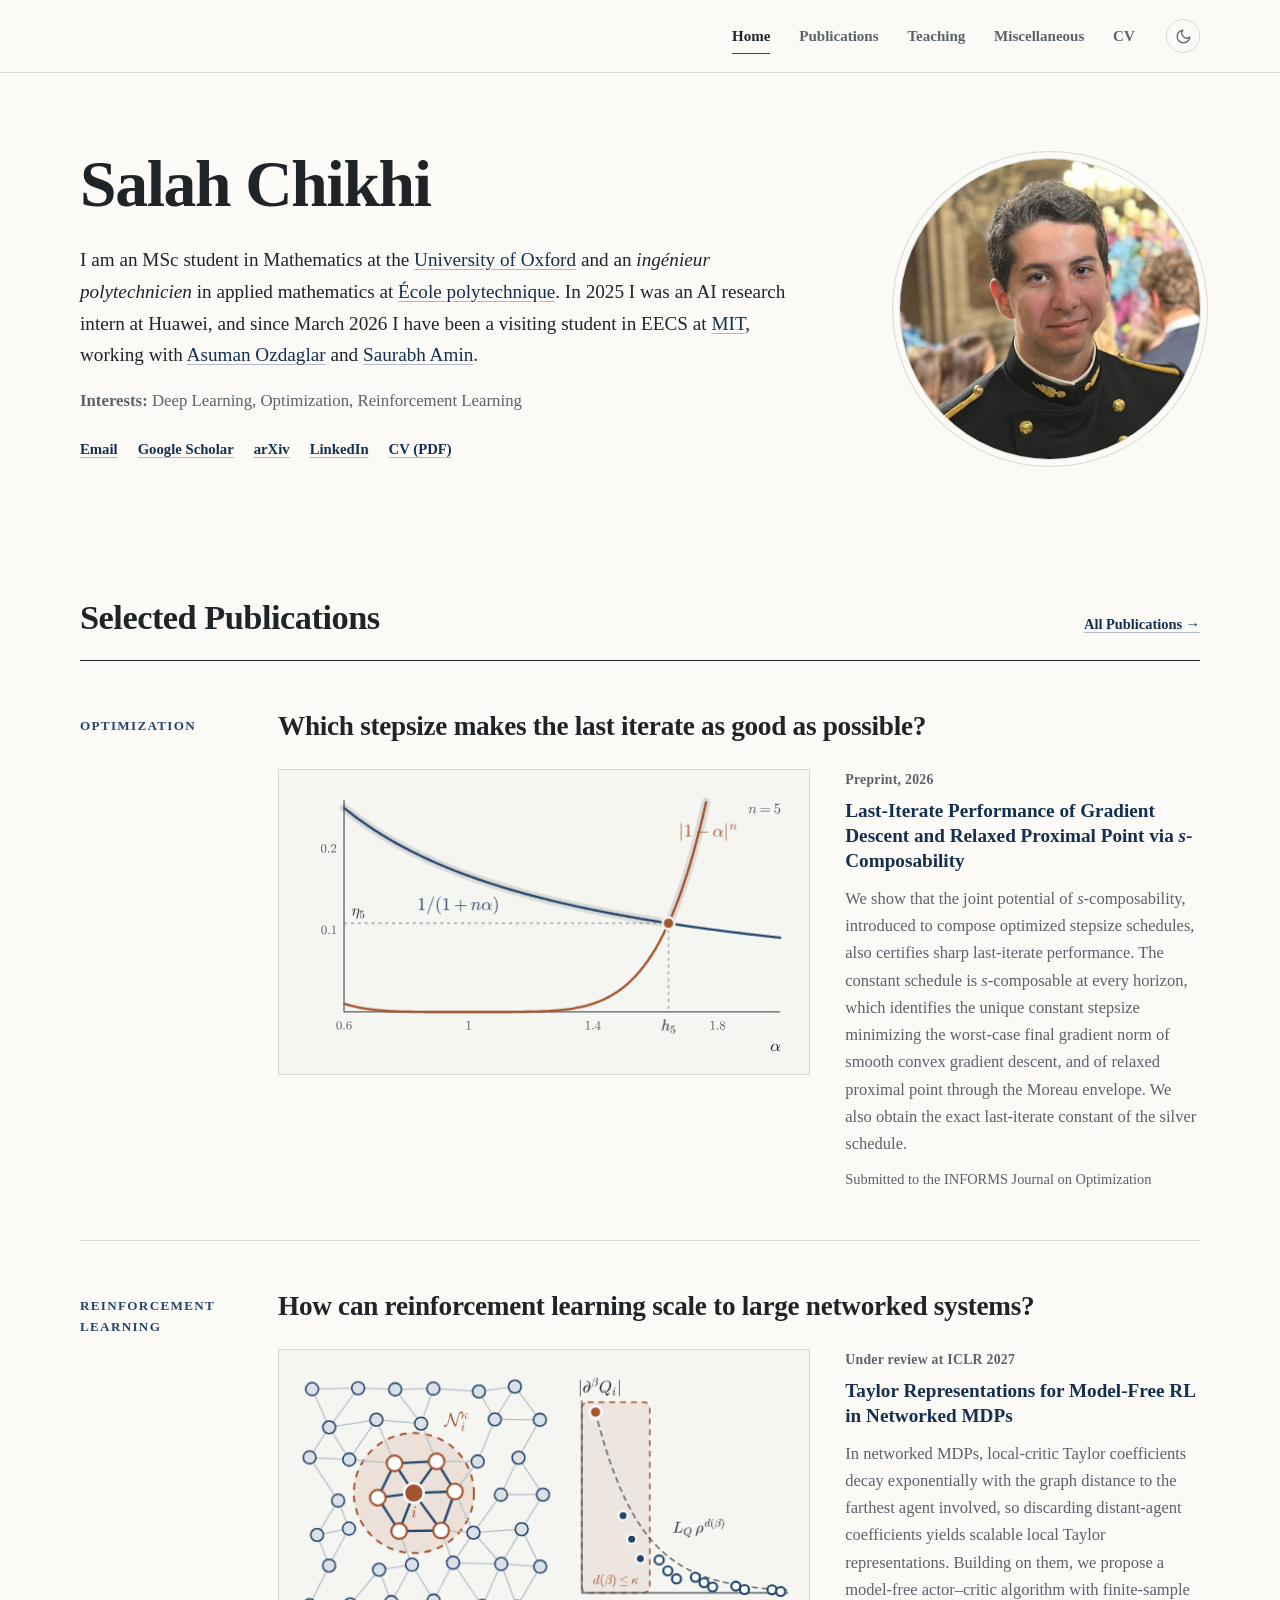
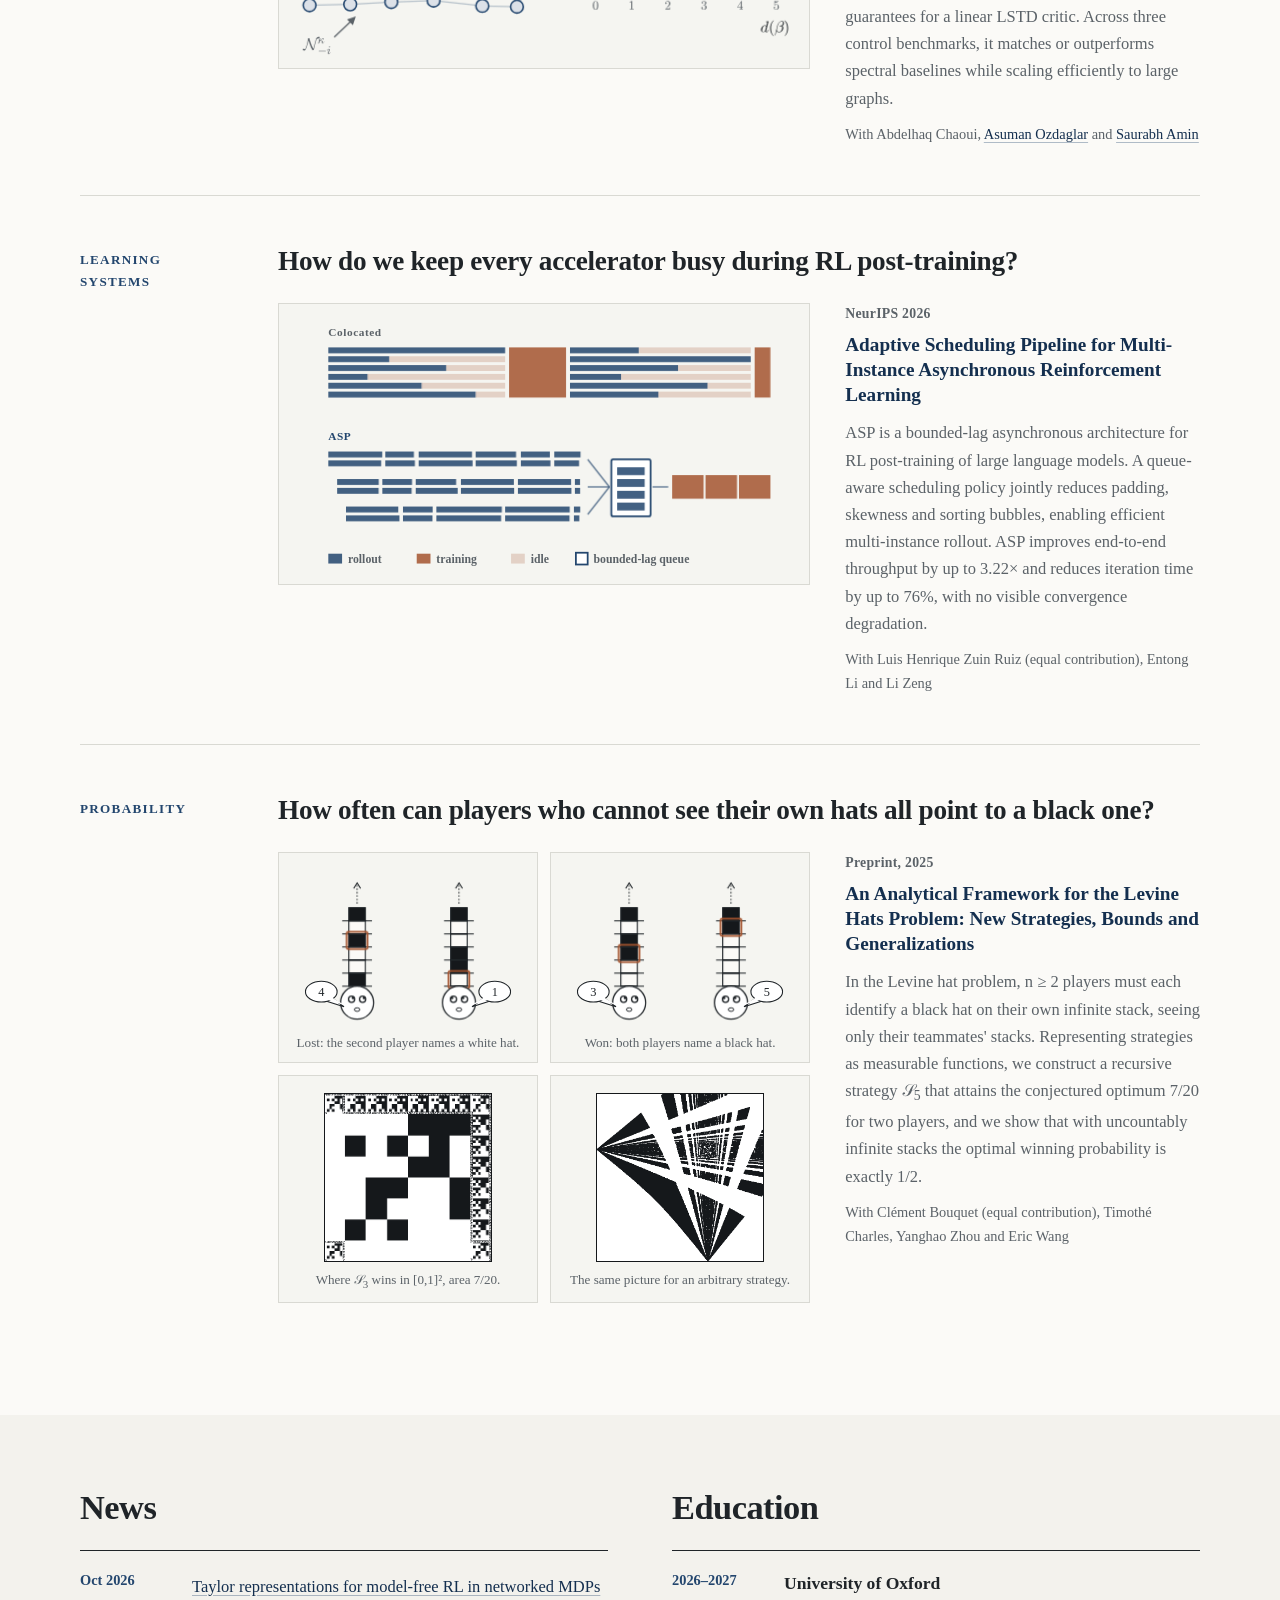
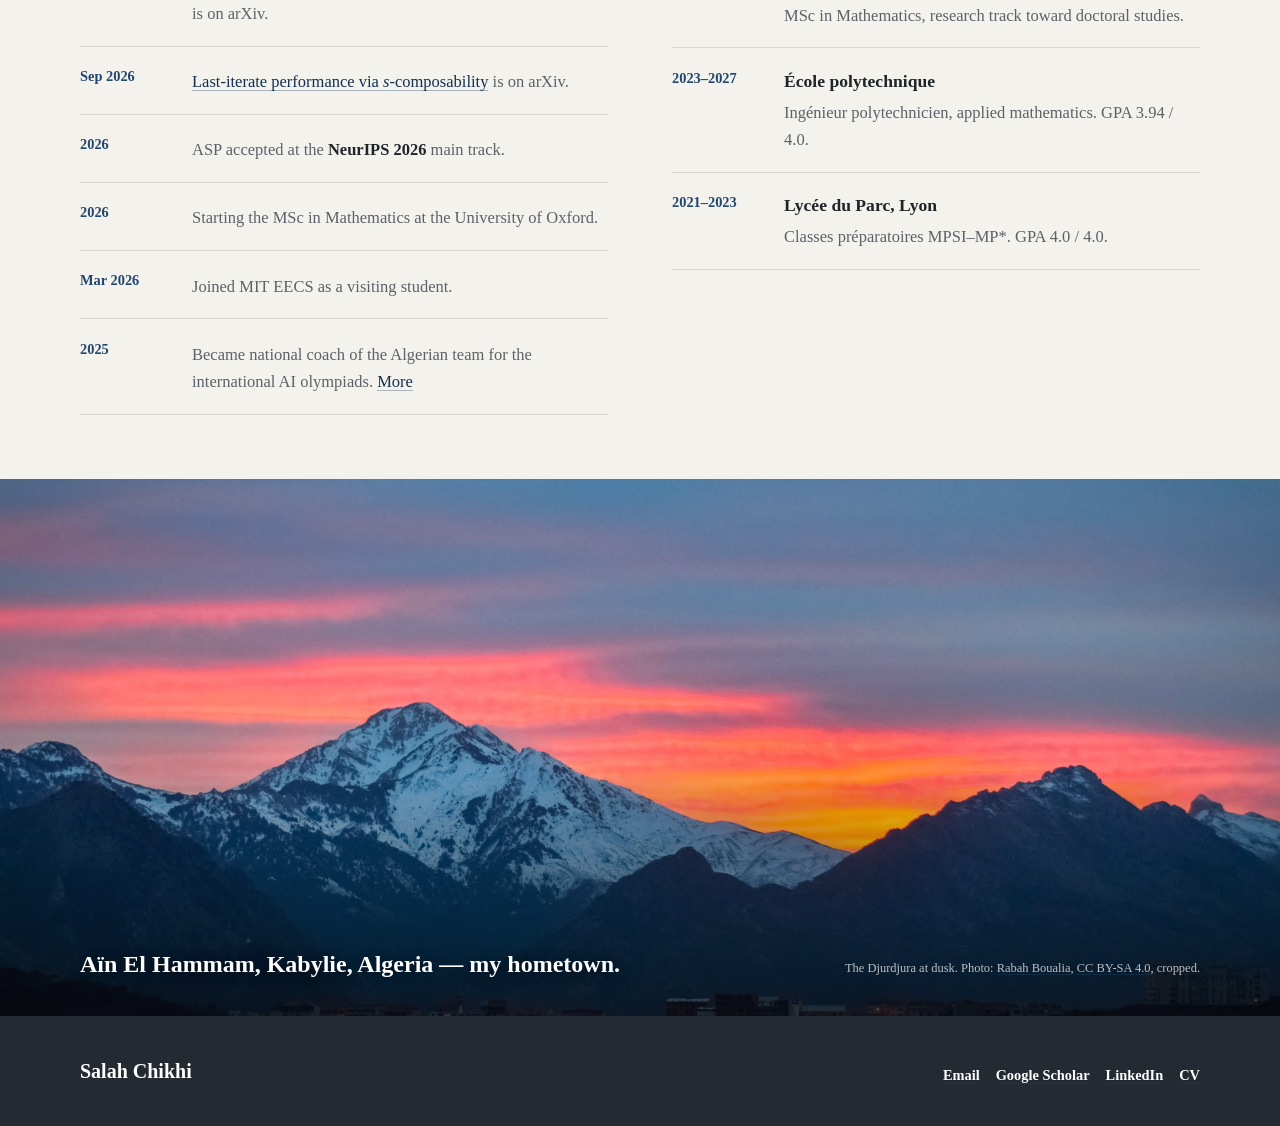
==== commit d32d607f: "Link the Taylor representations paper to its arXiv version and announce it in the news Co-Authored-B" ====
--- a/index.html
+++ b/index.html
@@ -161,7 +161,7 @@
               <figure class="work-concept"><!--FIG:rl--><svg viewBox="0 0 520 304" role="img" aria-labelledby="f-rl-t f-rl-d"><title id="f-rl-t">Derivatives of a local Q-function decay exponentially with graph distance</title><desc id="f-rl-d">Left: a network of agents; agent i and its neighborhood N_i^kappa are highlighted, and the other agents form N_-i^kappa, which is marginalized. Right: magnitudes of derivatives of Q_i plotted against the graph distance d(beta) from i to the farthest agent involved; they stay below the envelope L_Q rho to the power d(beta), which decays exponentially, and derivatives with d(beta) at most kappa are kept.</desc><circle class="g-hood" data-a="fade" style="--d:0.45s" cx="127.1" cy="136.4" r="61.1"/><line class="g-edge" data-a="fade" style="--d:0.24s" x1="23.5" y1="30.6" x2="70.3" y2="29.7"/><line class="g-edge" data-a="fade" style="--d:0.18s" x1="23.5" y1="30.6" x2="40.9" y2="69.5"/><line class="g-edge" data-a="fade" style="--d:0.18s" x1="70.3" y1="29.7" x2="108.1" y2="30.9"/><line class="g-edge" data-a="fade" style="--d:0.18s" x1="70.3" y1="29.7" x2="40.9" y2="69.5"/><line class="g-edge" data-a="fade" style="--d:0.18s" x1="108.1" y1="30.9" x2="146.8" y2="30.1"/><line class="g-edge" data-a="fade" style="--d:0.12s" x1="108.1" y1="30.9" x2="134.4" y2="65.7"/><line class="g-edge" data-a="fade" style="--d:0.18s" x1="146.8" y1="30.1" x2="193.3" y2="33.0"/><line class="g-edge" data-a="fade" style="--d:0.12s" x1="146.8" y1="30.1" x2="134.4" y2="65.7"/><line class="g-edge" data-a="fade" style="--d:0.24s" x1="193.3" y1="33.0" x2="229.9" y2="28.0"/><line class="g-edge" data-a="fade" style="--d:0.18s" x1="193.3" y1="33.0" x2="209.5" y2="61.5"/><line class="g-edge" data-a="fade" style="--d:0.18s" x1="229.9" y1="28.0" x2="209.5" y2="61.5"/><line class="g-edge" data-a="fade" style="--d:0.24s" x1="229.9" y1="28.0" x2="255.3" y2="61.9"/><line class="g-edge" data-a="fade" style="--d:0.12s" x1="40.9" y1="69.5" x2="88.9" y2="61.8"/><line class="g-edge" data-a="fade" style="--d:0.18s" x1="40.9" y1="69.5" x2="20.9" y2="100.1"/><line class="g-edge" data-a="fade" style="--d:0.12s" x1="40.9" y1="69.5" x2="61.3" y2="102.4"/><line class="g-edge" data-a="fade" style="--d:0.12s" x1="88.9" y1="61.8" x2="134.4" y2="65.7"/><line class="g-edge" data-a="fade" style="--d:0.12s" x1="88.9" y1="61.8" x2="61.3" y2="102.4"/><line class="g-edge" data-a="fade" style="--d:0.06s" x1="88.9" y1="61.8" x2="107.4" y2="106.2"/><line class="g-edge" data-a="fade" style="--d:0.06s" x1="134.4" y1="65.7" x2="150.2" y2="104.2"/><line class="g-edge" data-a="fade" style="--d:0.18s" x1="209.5" y1="61.5" x2="255.3" y2="61.9"/><line class="g-edge" data-a="fade" style="--d:0.12s" x1="209.5" y1="61.5" x2="192.0" y2="104.4"/><line class="g-edge" data-a="fade" style="--d:0.24s" x1="255.3" y1="61.9" x2="233.6" y2="100.5"/><line class="g-edge" data-a="fade" style="--d:0.12s" x1="20.9" y1="100.1" x2="61.3" y2="102.4"/><line class="g-edge" data-a="fade" style="--d:0.18s" x1="20.9" y1="100.1" x2="50.0" y2="144.1"/><line class="g-edge" data-a="fade" style="--d:0.06s" x1="61.3" y1="102.4" x2="107.4" y2="106.2"/><line class="g-edge-in" data-a="fade" style="--d:0.06s" x1="107.4" y1="106.2" x2="150.2" y2="104.2"/><line class="g-edge-in" data-a="fade" style="--d:0.06s" x1="107.4" y1="106.2" x2="90.4" y2="141.2"/><line class="g-edge-in" data-a="fade" style="--d:0.00s" x1="107.4" y1="106.2" x2="127.1" y2="136.4"/><line class="g-edge" data-a="fade" style="--d:0.06s" x1="150.2" y1="104.2" x2="192.0" y2="104.4"/><line class="g-edge-in" data-a="fade" style="--d:0.00s" x1="150.2" y1="104.2" x2="127.1" y2="136.4"/><line class="g-edge-in" data-a="fade" style="--d:0.06s" x1="150.2" y1="104.2" x2="168.9" y2="134.8"/><line class="g-edge" data-a="fade" style="--d:0.06s" x1="192.0" y1="104.4" x2="168.9" y2="134.8"/><line class="g-edge" data-a="fade" style="--d:0.18s" x1="233.6" y1="100.5" x2="215.7" y2="138.1"/><line class="g-edge" data-a="fade" style="--d:0.24s" x1="233.6" y1="100.5" x2="258.5" y2="138.0"/><line class="g-edge" data-a="fade" style="--d:0.24s" x1="50.0" y1="144.1" x2="28.6" y2="179.0"/><line class="g-edge" data-a="fade" style="--d:0.24s" x1="50.0" y1="144.1" x2="61.0" y2="172.6"/><line class="g-edge-in" data-a="fade" style="--d:0.00s" x1="90.4" y1="141.2" x2="127.1" y2="136.4"/><line class="g-edge-in" data-a="fade" style="--d:0.06s" x1="90.4" y1="141.2" x2="112.1" y2="175.2"/><line class="g-edge-in" data-a="fade" style="--d:0.00s" x1="127.1" y1="136.4" x2="168.9" y2="134.8"/><line class="g-edge-in" data-a="fade" style="--d:0.00s" x1="127.1" y1="136.4" x2="112.1" y2="175.2"/><line class="g-edge-in" data-a="fade" style="--d:0.00s" x1="127.1" y1="136.4" x2="154.8" y2="174.5"/><line class="g-edge-in" data-a="fade" style="--d:0.06s" x1="168.9" y1="134.8" x2="154.8" y2="174.5"/><line class="g-edge" data-a="fade" style="--d:0.06s" x1="168.9" y1="134.8" x2="187.7" y2="176.8"/><line class="g-edge" data-a="fade" style="--d:0.18s" x1="215.7" y1="138.1" x2="258.5" y2="138.0"/><line class="g-edge" data-a="fade" style="--d:0.12s" x1="215.7" y1="138.1" x2="187.7" y2="176.8"/><line class="g-edge" data-a="fade" style="--d:0.18s" x1="258.5" y1="138.0" x2="236.8" y2="173.2"/><line class="g-edge" data-a="fade" style="--d:0.30s" x1="28.6" y1="179.0" x2="61.0" y2="172.6"/><line class="g-edge" data-a="fade" style="--d:0.30s" x1="28.6" y1="179.0" x2="40.8" y2="210.2"/><line class="g-edge" data-a="fade" style="--d:0.30s" x1="61.0" y1="172.6" x2="40.8" y2="210.2"/><line class="g-edge-in" data-a="fade" style="--d:0.06s" x1="112.1" y1="175.2" x2="154.8" y2="174.5"/><line class="g-edge" data-a="fade" style="--d:0.06s" x1="112.1" y1="175.2" x2="125.1" y2="209.3"/><line class="g-edge" data-a="fade" style="--d:0.06s" x1="154.8" y1="174.5" x2="187.7" y2="176.8"/><line class="g-edge" data-a="fade" style="--d:0.06s" x1="154.8" y1="174.5" x2="167.0" y2="207.4"/><line class="g-edge" data-a="fade" style="--d:0.12s" x1="187.7" y1="176.8" x2="236.8" y2="173.2"/><line class="g-edge" data-a="fade" style="--d:0.12s" x1="187.7" y1="176.8" x2="167.0" y2="207.4"/><line class="g-edge" data-a="fade" style="--d:0.12s" x1="187.7" y1="176.8" x2="216.0" y2="208.6"/><line class="g-edge" data-a="fade" style="--d:0.18s" x1="236.8" y1="173.2" x2="216.0" y2="208.6"/><line class="g-edge" data-a="fade" style="--d:0.18s" x1="236.8" y1="173.2" x2="255.6" y2="211.3"/><line class="g-edge" data-a="fade" style="--d:0.30s" x1="40.8" y1="210.2" x2="20.9" y2="250.6"/><line class="g-edge" data-a="fade" style="--d:0.12s" x1="91.7" y1="214.5" x2="125.1" y2="209.3"/><line class="g-edge" data-a="fade" style="--d:0.18s" x1="91.7" y1="214.5" x2="62.3" y2="249.7"/><line class="g-edge" data-a="fade" style="--d:0.18s" x1="91.7" y1="214.5" x2="104.1" y2="247.4"/><line class="g-edge" data-a="fade" style="--d:0.12s" x1="125.1" y1="209.3" x2="104.1" y2="247.4"/><line class="g-edge" data-a="fade" style="--d:0.12s" x1="125.1" y1="209.3" x2="147.1" y2="245.9"/><line class="g-edge" data-a="fade" style="--d:0.12s" x1="167.0" y1="207.4" x2="216.0" y2="208.6"/><line class="g-edge" data-a="fade" style="--d:0.12s" x1="167.0" y1="207.4" x2="147.1" y2="245.9"/><line class="g-edge" data-a="fade" style="--d:0.12s" x1="167.0" y1="207.4" x2="196.7" y2="251.3"/><line class="g-edge" data-a="fade" style="--d:0.18s" x1="216.0" y1="208.6" x2="255.6" y2="211.3"/><line class="g-edge" data-a="fade" style="--d:0.18s" x1="216.0" y1="208.6" x2="196.7" y2="251.3"/><line class="g-edge" data-a="fade" style="--d:0.18s" x1="216.0" y1="208.6" x2="232.0" y2="252.1"/><line class="g-edge" data-a="fade" style="--d:0.24s" x1="255.6" y1="211.3" x2="232.0" y2="252.1"/><line class="g-edge" data-a="fade" style="--d:0.24s" x1="20.9" y1="250.6" x2="62.3" y2="249.7"/><line class="g-edge" data-a="fade" style="--d:0.18s" x1="62.3" y1="249.7" x2="104.1" y2="247.4"/><line class="g-edge" data-a="fade" style="--d:0.18s" x1="104.1" y1="247.4" x2="147.1" y2="245.9"/><line class="g-edge" data-a="fade" style="--d:0.18s" x1="147.1" y1="245.9" x2="196.7" y2="251.3"/><line class="g-edge" data-a="fade" style="--d:0.18s" x1="196.7" y1="251.3" x2="232.0" y2="252.1"/><circle class="g-node" data-a="pop" style="--d:0.24s" cx="23.5" cy="30.6" r="6.5"/><circle class="g-node" data-a="pop" style="--d:0.24s" cx="70.3" cy="29.7" r="6.5"/><circle class="g-node" data-a="pop" style="--d:0.18s" cx="108.1" cy="30.9" r="6.5"/><circle class="g-node" data-a="pop" style="--d:0.18s" cx="146.8" cy="30.1" r="6.5"/><circle class="g-node" data-a="pop" style="--d:0.24s" cx="193.3" cy="33.0" r="6.5"/><circle class="g-node" data-a="pop" style="--d:0.24s" cx="229.9" cy="28.0" r="6.5"/><circle class="g-node" data-a="pop" style="--d:0.18s" cx="40.9" cy="69.5" r="6.5"/><circle class="g-node" data-a="pop" style="--d:0.12s" cx="88.9" cy="61.8" r="6.5"/><circle class="g-node" data-a="pop" style="--d:0.12s" cx="134.4" cy="65.7" r="6.5"/><circle class="g-node" data-a="pop" style="--d:0.18s" cx="209.5" cy="61.5" r="6.5"/><circle class="g-node" data-a="pop" style="--d:0.24s" cx="255.3" cy="61.9" r="6.5"/><circle class="g-node" data-a="pop" style="--d:0.18s" cx="20.9" cy="100.1" r="6.5"/><circle class="g-node" data-a="pop" style="--d:0.12s" cx="61.3" cy="102.4" r="6.5"/><circle class="g-node-in" data-a="pop" style="--d:0.06s" cx="107.4" cy="106.2" r="8"/><circle class="g-node-in" data-a="pop" style="--d:0.06s" cx="150.2" cy="104.2" r="8"/><circle class="g-node" data-a="pop" style="--d:0.12s" cx="192.0" cy="104.4" r="6.5"/><circle class="g-node" data-a="pop" style="--d:0.24s" cx="233.6" cy="100.5" r="6.5"/><circle class="g-node" data-a="pop" style="--d:0.24s" cx="50.0" cy="144.1" r="6.5"/><circle class="g-node-in" data-a="pop" style="--d:0.06s" cx="90.4" cy="141.2" r="8"/><circle class="g-node-i" data-a="pop" style="--d:0.00s" cx="127.1" cy="136.4" r="10"/><circle class="g-node-in" data-a="pop" style="--d:0.06s" cx="168.9" cy="134.8" r="8"/><circle class="g-node" data-a="pop" style="--d:0.18s" cx="215.7" cy="138.1" r="6.5"/><circle class="g-node" data-a="pop" style="--d:0.24s" cx="258.5" cy="138.0" r="6.5"/><circle class="g-node" data-a="pop" style="--d:0.30s" cx="28.6" cy="179.0" r="6.5"/><circle class="g-node" data-a="pop" style="--d:0.30s" cx="61.0" cy="172.6" r="6.5"/><circle class="g-node-in" data-a="pop" style="--d:0.06s" cx="112.1" cy="175.2" r="8"/><circle class="g-node-in" data-a="pop" style="--d:0.06s" cx="154.8" cy="174.5" r="8"/><circle class="g-node" data-a="pop" style="--d:0.12s" cx="187.7" cy="176.8" r="6.5"/><circle class="g-node" data-a="pop" style="--d:0.18s" cx="236.8" cy="173.2" r="6.5"/><circle class="g-node" data-a="pop" style="--d:0.36s" cx="40.8" cy="210.2" r="6.5"/><circle class="g-node" data-a="pop" style="--d:0.18s" cx="91.7" cy="214.5" r="6.5"/><circle class="g-node" data-a="pop" style="--d:0.12s" cx="125.1" cy="209.3" r="6.5"/><circle class="g-node" data-a="pop" style="--d:0.12s" cx="167.0" cy="207.4" r="6.5"/><circle class="g-node" data-a="pop" style="--d:0.18s" cx="216.0" cy="208.6" r="6.5"/><circle class="g-node" data-a="pop" style="--d:0.24s" cx="255.6" cy="211.3" r="6.5"/><circle class="g-node" data-a="pop" style="--d:0.30s" cx="20.9" cy="250.6" r="6.5"/><circle class="g-node" data-a="pop" style="--d:0.24s" cx="62.3" cy="249.7" r="6.5"/><circle class="g-node" data-a="pop" style="--d:0.18s" cx="104.1" cy="247.4" r="6.5"/><circle class="g-node" data-a="pop" style="--d:0.18s" cx="147.1" cy="245.9" r="6.5"/><circle class="g-node" data-a="pop" style="--d:0.18s" cx="196.7" cy="251.3" r="6.5"/><circle class="g-node" data-a="pop" style="--d:0.24s" cx="232.0" cy="252.1" r="6.5"/><path class="tex t-warm" data-a="fade" style="--d:0.30s" transform="translate(127.1 161.4)" d="M-1.42 -1.37Q-1.42 -1.69 -1.28 -2.03L0.10 -5.70Q0.32 -6.32 0.32 -6.72Q0.32 -7.23 -0.05 -7.23Q-0.73 -7.23 -1.16 -6.53Q-1.60 -5.84 -1.81 -4.98Q-1.84 -4.87 -1.95 -4.87L-2.15 -4.87Q-2.29 -4.87 -2.29 -5.03L-2.29 -5.08Q-2.01 -6.10 -1.45 -6.88Q-0.88 -7.66 -0.02 -7.66Q0.58 -7.66 1.00 -7.26Q1.42 -6.87 1.42 -6.25Q1.42 -5.94 1.28 -5.59L-0.10 -1.94Q-0.33 -1.37 -0.33 -0.92Q-0.33 -0.41 0.06 -0.41Q0.73 -0.41 1.17 -1.12Q1.62 -1.83 1.80 -2.65Q1.83 -2.75 1.93 -2.75L2.14 -2.75Q2.20 -2.75 2.24 -2.70Q2.29 -2.66 2.29 -2.60Q2.29 -2.58 2.27 -2.55Q2.04 -1.59 1.46 -0.77Q0.88 0.04 0.03 0.04Q-0.57 0.04 -0.99 -0.37Q-1.42 -0.78 -1.42 -1.37ZM0.50 -10.45Q0.50 -10.81 0.80 -11.10Q1.10 -11.39 1.46 -11.39Q1.75 -11.39 1.93 -11.21Q2.12 -11.03 2.12 -10.76Q2.12 -10.38 1.82 -10.09Q1.51 -9.80 1.15 -9.80Q0.88 -9.80 0.69 -9.99Q0.50 -10.18 0.50 -10.45Z"/><path class="tex t-warm" data-a="fade" style="--d:0.70s" transform="translate(157.7 68.3)" d="M0.00 -0.06Q0.00 -0.41 0.24 -0.98Q0.48 -1.55 0.76 -1.55Q0.80 -1.55 0.82 -1.53Q1.42 -0.90 2.31 -0.90Q2.81 -0.90 3.19 -1.80Q3.58 -2.70 3.95 -3.90Q4.15 -4.50 4.43 -5.48Q4.71 -6.45 4.86 -7.06Q4.99 -7.56 5.17 -8.42Q5.35 -9.27 5.47 -9.91Q5.58 -10.55 5.68 -11.22Q5.77 -11.89 5.84 -12.62Q5.84 -12.72 5.98 -12.86Q6.19 -13.08 6.47 -13.24Q6.75 -13.37 7.02 -13.42L7.18 -13.42Q7.29 -13.37 7.31 -13.29Q7.78 -11.63 8.49 -9.52Q9.13 -7.58 9.58 -6.33Q10.04 -5.09 10.65 -3.71Q11.27 -2.33 12.00 -1.16Q13.00 -5.42 13.98 -8.89L14.23 -9.77Q14.64 -11.21 14.90 -12.01Q15.17 -12.82 15.58 -13.46Q15.91 -13.98 16.45 -14.27Q16.99 -14.57 17.63 -14.70Q18.27 -14.82 18.96 -14.82Q19.13 -14.82 19.13 -14.51Q19.13 -14.28 19.03 -13.94Q18.93 -13.59 18.77 -13.32Q18.60 -13.05 18.39 -13.00Q17.63 -13.00 17.04 -12.88Q16.46 -12.76 15.97 -12.45Q15.73 -12.27 15.69 -12.18Q15.65 -12.09 15.50 -11.63Q15.26 -10.96 15.01 -10.02L14.76 -9.16Q14.28 -7.42 13.90 -5.98Q13.53 -4.54 13.18 -3.13Q12.84 -1.71 12.51 -0.27Q12.52 -0.27 12.51 -0.30Q12.50 -0.32 12.50 -0.33Q12.50 -0.16 12.28 0.02Q12.06 0.21 11.78 0.33Q11.50 0.46 11.32 0.49L11.19 0.49Q10.87 0.33 10.11 -1.12Q9.35 -2.56 8.96 -3.50Q7.55 -6.99 6.38 -10.79Q6.23 -9.88 5.77 -7.88Q5.31 -5.90 4.66 -3.87Q4.03 -1.85 3.26 -0.46Q2.49 0.92 1.72 0.92Q1.23 0.92 0.61 0.64Q0.00 0.37 0.00 -0.06ZM17.68 -7.52Q17.68 -7.60 17.69 -7.64L18.96 -12.75Q19.02 -12.94 19.17 -13.05Q19.33 -13.17 19.52 -13.17Q19.69 -13.17 19.81 -13.07Q19.93 -12.97 19.93 -12.80Q19.93 -12.76 19.92 -12.74Q19.92 -12.72 19.91 -12.69L19.43 -10.77Q19.97 -10.94 20.85 -11.68Q21.73 -12.42 22.18 -12.72Q22.63 -13.03 23.29 -13.03Q23.50 -13.03 23.65 -12.89Q23.80 -12.76 23.80 -12.53Q23.80 -12.22 23.57 -12.01Q23.35 -11.79 23.04 -11.79Q22.82 -11.79 22.68 -11.93Q22.53 -12.07 22.53 -12.28Q22.53 -12.43 22.58 -12.53Q22.26 -12.40 21.93 -12.17Q21.59 -11.94 21.32 -11.70Q21.05 -11.46 20.67 -11.14Q20.28 -10.83 19.98 -10.66Q20.52 -10.66 21.09 -10.54Q21.67 -10.42 22.09 -10.11Q22.51 -9.80 22.51 -9.26Q22.51 -9.05 22.45 -8.89Q22.33 -8.36 22.33 -8.09Q22.33 -7.50 22.74 -7.50Q23.22 -7.50 23.47 -8.02Q23.73 -8.55 23.89 -9.25Q23.91 -9.33 23.99 -9.33L24.15 -9.33Q24.21 -9.33 24.24 -9.29Q24.27 -9.26 24.27 -9.21Q24.27 -9.20 24.26 -9.17Q23.77 -7.14 22.72 -7.14Q22.34 -7.14 22.05 -7.32Q21.76 -7.50 21.61 -7.80Q21.45 -8.10 21.45 -8.48Q21.45 -8.72 21.50 -8.92Q21.55 -9.10 21.55 -9.22Q21.55 -9.65 21.17 -9.90Q20.79 -10.15 20.27 -10.23Q19.76 -10.33 19.31 -10.33L18.63 -7.59Q18.59 -7.40 18.43 -7.28Q18.27 -7.14 18.07 -7.14Q17.91 -7.14 17.80 -7.25Q17.68 -7.35 17.68 -7.52ZM18.01 3.87Q18.01 3.62 18.11 3.35L19.19 0.48Q19.37 -0.00 19.37 -0.31Q19.37 -0.71 19.08 -0.71Q18.55 -0.71 18.21 -0.17Q17.87 0.37 17.70 1.04Q17.68 1.13 17.59 1.13L17.44 1.13Q17.33 1.13 17.33 1.00L17.33 0.97Q17.54 0.17 17.98 -0.44Q18.43 -1.05 19.10 -1.05Q19.57 -1.05 19.90 -0.74Q20.23 -0.43 20.23 0.05Q20.23 0.30 20.12 0.57L19.04 3.43Q18.86 3.87 18.86 4.22Q18.86 4.62 19.17 4.62Q19.69 4.62 20.03 4.07Q20.38 3.51 20.52 2.87Q20.55 2.79 20.63 2.79L20.79 2.79Q20.84 2.79 20.87 2.83Q20.91 2.86 20.91 2.91Q20.91 2.92 20.89 2.95Q20.71 3.70 20.26 4.34Q19.81 4.97 19.14 4.97Q18.67 4.97 18.34 4.65Q18.01 4.33 18.01 3.87ZM19.51 -3.24Q19.51 -3.52 19.74 -3.74Q19.98 -3.97 20.26 -3.97Q20.49 -3.97 20.63 -3.83Q20.78 -3.69 20.78 -3.48Q20.78 -3.18 20.54 -2.95Q20.30 -2.73 20.02 -2.73Q19.80 -2.73 19.66 -2.87Q19.51 -3.02 19.51 -3.24Z"/><path class="tex t-soft" data-a="fade" style="--d:0.90s" transform="translate(14.0 296.0)" d="M0.00 -0.06Q0.00 -0.37 0.22 -0.88Q0.43 -1.38 0.68 -1.38Q0.71 -1.38 0.73 -1.37Q1.27 -0.80 2.07 -0.80Q2.52 -0.80 2.86 -1.61Q3.20 -2.42 3.54 -3.49Q3.71 -4.03 3.96 -4.90Q4.22 -5.77 4.35 -6.31Q4.47 -6.76 4.63 -7.53Q4.79 -8.30 4.89 -8.87Q5.00 -9.44 5.08 -10.04Q5.16 -10.64 5.23 -11.29Q5.23 -11.38 5.35 -11.51Q5.54 -11.70 5.79 -11.85Q6.04 -11.96 6.28 -12.01L6.42 -12.01Q6.52 -11.96 6.54 -11.89Q6.96 -10.40 7.59 -8.52Q8.17 -6.78 8.57 -5.67Q8.98 -4.55 9.53 -3.32Q10.09 -2.09 10.74 -1.04Q11.63 -4.85 12.51 -7.96L12.73 -8.74Q13.10 -10.03 13.33 -10.75Q13.57 -11.47 13.94 -12.04Q14.23 -12.51 14.72 -12.77Q15.20 -13.04 15.77 -13.15Q16.34 -13.26 16.97 -13.26Q17.11 -13.26 17.11 -12.98Q17.11 -12.78 17.03 -12.47Q16.94 -12.16 16.79 -11.92Q16.64 -11.68 16.45 -11.63Q15.78 -11.63 15.25 -11.53Q14.72 -11.42 14.29 -11.14Q14.08 -10.98 14.04 -10.90Q14.00 -10.81 13.87 -10.40Q13.65 -9.81 13.43 -8.96L13.21 -8.20Q12.77 -6.64 12.44 -5.35Q12.10 -4.06 11.79 -2.80Q11.49 -1.53 11.20 -0.24Q11.20 -0.24 11.19 -0.27Q11.18 -0.29 11.18 -0.29Q11.18 -0.15 10.98 0.02Q10.79 0.19 10.54 0.30Q10.29 0.41 10.13 0.44L10.01 0.44Q9.73 0.29 9.05 -1.00Q8.37 -2.30 8.02 -3.13Q6.75 -6.26 5.71 -9.66Q5.58 -8.84 5.16 -7.06Q4.75 -5.28 4.17 -3.47Q3.60 -1.66 2.92 -0.41Q2.23 0.83 1.54 0.83Q1.10 0.83 0.55 0.58Q0.00 0.33 0.00 -0.06ZM15.82 -6.73Q15.82 -6.80 15.83 -6.83L16.97 -11.41Q17.01 -11.58 17.15 -11.68Q17.29 -11.78 17.47 -11.78Q17.62 -11.78 17.72 -11.69Q17.83 -11.60 17.83 -11.45Q17.83 -11.42 17.82 -11.40Q17.82 -11.38 17.82 -11.35L17.39 -9.64Q17.86 -9.79 18.65 -10.45Q19.44 -11.11 19.85 -11.38Q20.25 -11.66 20.84 -11.66Q21.03 -11.66 21.16 -11.54Q21.29 -11.42 21.29 -11.22Q21.29 -10.94 21.09 -10.74Q20.89 -10.55 20.61 -10.55Q20.42 -10.55 20.29 -10.67Q20.16 -10.80 20.16 -10.99Q20.16 -11.12 20.20 -11.22Q19.92 -11.10 19.62 -10.89Q19.32 -10.68 19.08 -10.47Q18.83 -10.26 18.49 -9.97Q18.15 -9.69 17.88 -9.54Q18.36 -9.54 18.87 -9.43Q19.38 -9.33 19.76 -9.05Q20.14 -8.77 20.14 -8.29Q20.14 -8.10 20.09 -7.96Q19.98 -7.48 19.98 -7.24Q19.98 -6.71 20.35 -6.71Q20.77 -6.71 21.00 -7.18Q21.23 -7.65 21.37 -8.28Q21.40 -8.34 21.47 -8.34L21.61 -8.34Q21.66 -8.34 21.69 -8.31Q21.72 -8.28 21.72 -8.24Q21.72 -8.23 21.70 -8.21Q21.27 -6.39 20.33 -6.39Q19.99 -6.39 19.73 -6.55Q19.47 -6.71 19.33 -6.98Q19.19 -7.25 19.19 -7.58Q19.19 -7.80 19.24 -7.98Q19.28 -8.14 19.28 -8.25Q19.28 -8.63 18.94 -8.86Q18.60 -9.08 18.14 -9.16Q17.68 -9.24 17.28 -9.24L16.67 -6.79Q16.63 -6.62 16.49 -6.51Q16.35 -6.39 16.17 -6.39Q16.03 -6.39 15.92 -6.49Q15.82 -6.58 15.82 -6.73ZM16.40 1.58Q16.30 1.58 16.24 1.50Q16.17 1.43 16.17 1.34Q16.17 1.25 16.24 1.18Q16.30 1.10 16.40 1.10L23.23 1.10Q23.32 1.10 23.38 1.18Q23.44 1.25 23.44 1.34Q23.44 1.43 23.38 1.50Q23.32 1.58 23.23 1.58L16.40 1.58ZM25.36 3.46Q25.36 3.24 25.45 3.00L26.42 0.43Q26.57 -0.00 26.57 -0.28Q26.57 -0.64 26.31 -0.64Q25.84 -0.64 25.54 -0.15Q25.23 0.33 25.09 0.93Q25.06 1.01 24.99 1.01L24.85 1.01Q24.75 1.01 24.75 0.90L24.75 0.86Q24.94 0.15 25.33 -0.39Q25.73 -0.94 26.34 -0.94Q26.76 -0.94 27.05 -0.66Q27.35 -0.39 27.35 0.04Q27.35 0.27 27.25 0.51L26.28 3.07Q26.12 3.46 26.12 3.78Q26.12 4.13 26.39 4.13Q26.86 4.13 27.17 3.64Q27.48 3.14 27.61 2.57Q27.63 2.50 27.70 2.50L27.85 2.50Q27.89 2.50 27.92 2.53Q27.95 2.56 27.95 2.60Q27.95 2.61 27.94 2.64Q27.78 3.31 27.37 3.88Q26.97 4.45 26.37 4.45Q25.95 4.45 25.65 4.16Q25.36 3.87 25.36 3.46ZM26.70 -2.90Q26.70 -3.15 26.91 -3.35Q27.12 -3.55 27.37 -3.55Q27.57 -3.55 27.70 -3.43Q27.83 -3.30 27.83 -3.11Q27.83 -2.84 27.62 -2.64Q27.41 -2.44 27.16 -2.44Q26.96 -2.44 26.83 -2.57Q26.70 -2.70 26.70 -2.90Z"/><path class="g-arrow" data-a="fade" style="--d:0.90s" d="M46 283 L64 266"/><path class="g-arrowhead" data-a="fade" style="--d:0.90s" d="M68 262 L59 265 L65 271 Z"/><rect class="g-keep" data-a="fade" style="--d:0.50s" x="298.0" y="44" width="69.2" height="194" rx="6"/><path class="d-axis" d="M298 42 V238 H508"/><polyline class="c-ink c-dash" data-a="fade" style="--d:1.00s" points="312,54 313.5,59.8 314.9,65.4 316.4,70.8 317.9,76.1 319.4,81.2 320.8,86.1 322.3,90.9 323.8,95.5 325.2,100 326.7,104.3 328.2,108.5 329.7,112.6 331.1,116.5 332.6,120.3 334.1,124 335.6,127.6 337,131.1 338.5,134.5 340,137.7 341.4,140.9 342.9,143.9 344.4,146.9 345.9,149.7 347.3,152.5 348.8,155.2 350.3,157.8 351.7,160.3 353.2,162.8 354.7,165.1 356.2,167.4 357.6,169.6 359.1,171.8 360.6,173.9 362,175.9 363.5,177.8 365,179.7 366.5,181.6 367.9,183.3 369.4,185.1 370.9,186.7 372.4,188.3 373.8,189.9 375.3,191.4 376.8,192.9 378.2,194.3 379.7,195.7 381.2,197 382.7,198.3 384.1,199.5 385.6,200.7 387.1,201.9 388.5,203 390,204.1 391.5,205.2 393,206.2 394.4,207.2 395.9,208.2 397.4,209.1 398.8,210 400.3,210.9 401.8,211.8 403.3,212.6 404.7,213.4 406.2,214.2 407.7,214.9 409.2,215.6 410.6,216.4 412.1,217 413.6,217.7 415,218.3 416.5,218.9 418,219.5 419.5,220.1 420.9,220.7 422.4,221.2 423.9,221.8 425.3,222.3 426.8,222.8 428.3,223.2 429.8,223.7 431.2,224.2 432.7,224.6 434.2,225 435.6,225.4 437.1,225.8 438.6,226.2 440.1,226.6 441.5,226.9 443,227.3 444.5,227.6 446,227.9 447.4,228.3 448.9,228.6 450.4,228.9 451.8,229.1 453.3,229.4 454.8,229.7 456.3,230 457.7,230.2 459.2,230.5 460.7,230.7 462.1,230.9 463.6,231.1 465.1,231.4 466.6,231.6 468,231.8 469.5,232 471,232.2 472.4,232.3 473.9,232.5 475.4,232.7 476.9,232.9 478.3,233 479.8,233.2 481.3,233.3 482.8,233.5 484.2,233.6 485.7,233.8 487.2,233.9 488.6,234 490.1,234.1 491.6,234.3 493.1,234.4 494.5,234.5 496,234.6 497.5,234.7 498.9,234.8 500.4,234.9 501.9,235 503.4,235.1 504.8,235.2 506.3,235.3"/><circle class="g-node-i" data-a="pop" style="--d:0.50s" cx="312.0" cy="54.0" r="6"/><path class="tex t-soft" transform="translate(312.0 255.0)" d="M0.01 0.24Q-1.59 0.24 -2.16 -1.07Q-2.74 -2.39 -2.74 -4.20Q-2.74 -5.33 -2.53 -6.32Q-2.32 -7.32 -1.71 -8.01Q-1.10 -8.71 0.01 -8.71Q0.86 -8.71 1.41 -8.29Q1.95 -7.87 2.24 -7.21Q2.53 -6.54 2.63 -5.79Q2.74 -5.03 2.74 -4.20Q2.74 -3.08 2.53 -2.10Q2.32 -1.13 1.72 -0.45Q1.12 0.24 0.01 0.24ZM0.01 -0.10Q0.73 -0.10 1.08 -0.84Q1.44 -1.59 1.52 -2.49Q1.61 -3.39 1.61 -4.41Q1.61 -5.38 1.52 -6.21Q1.44 -7.03 1.09 -7.70Q0.74 -8.37 0.01 -8.37Q-0.73 -8.37 -1.08 -7.70Q-1.44 -7.03 -1.52 -6.20Q-1.61 -5.38 -1.61 -4.41Q-1.61 -3.68 -1.57 -3.04Q-1.54 -2.40 -1.38 -1.72Q-1.23 -1.03 -0.89 -0.57Q-0.55 -0.10 0.01 -0.10Z"/><circle class="d-node-near" data-a="pop" style="--d:0.60s" cx="340.0" cy="159.3" r="4.6"/><circle class="d-node-near" data-a="pop" style="--d:0.63s" cx="348.8" cy="183.4" r="4.6"/><circle class="d-node-near" data-a="pop" style="--d:0.66s" cx="357.6" cy="203.2" r="4.6"/><path class="tex t-soft" transform="translate(348.8 255.0)" d="M-2.09 -0.05L-2.09 -0.51Q-0.47 -0.51 -0.47 -0.92L-0.47 -7.75Q-1.14 -7.42 -2.17 -7.42L-2.17 -7.88Q-0.58 -7.88 0.24 -8.71L0.42 -8.71Q0.46 -8.71 0.50 -8.67Q0.55 -8.64 0.55 -8.59L0.55 -0.92Q0.55 -0.51 2.17 -0.51L2.17 -0.05L-2.09 -0.05Z"/><circle class="d-node" data-a="pop" style="--d:0.70s" cx="376.8" cy="204.5" r="4.6"/><circle class="d-node" data-a="pop" style="--d:0.73s" cx="385.6" cy="215.6" r="4.6"/><circle class="d-node" data-a="pop" style="--d:0.76s" cx="394.4" cy="223.8" r="4.6"/><path class="tex t-soft" transform="translate(385.6 255.0)" d="M-2.60 -0.05L-2.60 -0.40Q-2.60 -0.43 -2.57 -0.47L-0.55 -2.70Q-0.10 -3.20 0.19 -3.53Q0.48 -3.87 0.75 -4.31Q1.03 -4.75 1.20 -5.20Q1.36 -5.66 1.36 -6.16Q1.36 -6.70 1.16 -7.18Q0.96 -7.67 0.57 -7.96Q0.18 -8.25 -0.37 -8.25Q-0.93 -8.25 -1.38 -7.91Q-1.83 -7.57 -2.02 -7.03Q-1.97 -7.05 -1.88 -7.05Q-1.59 -7.05 -1.38 -6.85Q-1.17 -6.65 -1.17 -6.34Q-1.17 -6.04 -1.38 -5.84Q-1.59 -5.63 -1.88 -5.63Q-2.18 -5.63 -2.39 -5.84Q-2.60 -6.06 -2.60 -6.34Q-2.60 -6.83 -2.41 -7.26Q-2.23 -7.69 -1.88 -8.02Q-1.54 -8.35 -1.10 -8.53Q-0.67 -8.71 -0.18 -8.71Q0.56 -8.71 1.20 -8.40Q1.85 -8.08 2.22 -7.51Q2.60 -6.93 2.60 -6.16Q2.60 -5.60 2.35 -5.09Q2.10 -4.58 1.71 -4.17Q1.33 -3.75 0.72 -3.22Q0.12 -2.70 -0.07 -2.52L-1.54 -1.10L-0.29 -1.10Q0.63 -1.10 1.25 -1.12Q1.87 -1.14 1.90 -1.17Q2.06 -1.33 2.22 -2.37L2.60 -2.37L2.23 -0.05L-2.60 -0.05Z"/><circle class="d-node" data-a="pop" style="--d:0.80s" cx="413.6" cy="222.1" r="4.6"/><circle class="d-node" data-a="pop" style="--d:0.83s" cx="422.4" cy="227.6" r="4.6"/><circle class="d-node" data-a="pop" style="--d:0.86s" cx="431.2" cy="232.1" r="4.6"/><path class="tex t-soft" transform="translate(422.4 255.0)" d="M-2.01 -1.05Q-1.70 -0.61 -1.19 -0.39Q-0.67 -0.18 -0.08 -0.18Q0.67 -0.18 0.99 -0.82Q1.31 -1.47 1.31 -2.29Q1.31 -2.65 1.24 -3.02Q1.17 -3.39 1.02 -3.71Q0.86 -4.02 0.58 -4.21Q0.30 -4.41 -0.10 -4.41L-0.96 -4.41Q-1.07 -4.41 -1.07 -4.53L-1.07 -4.64Q-1.07 -4.74 -0.96 -4.74L-0.24 -4.80Q0.22 -4.80 0.52 -5.14Q0.82 -5.48 0.96 -5.98Q1.10 -6.47 1.10 -6.91Q1.10 -7.53 0.81 -7.93Q0.51 -8.33 -0.08 -8.33Q-0.58 -8.33 -1.03 -8.15Q-1.48 -7.96 -1.74 -7.58Q-1.72 -7.58 -1.70 -7.59Q-1.68 -7.59 -1.66 -7.59Q-1.37 -7.59 -1.17 -7.39Q-0.97 -7.19 -0.97 -6.90Q-0.97 -6.62 -1.17 -6.42Q-1.37 -6.21 -1.66 -6.21Q-1.94 -6.21 -2.15 -6.42Q-2.35 -6.62 -2.35 -6.90Q-2.35 -7.46 -2.01 -7.87Q-1.68 -8.28 -1.15 -8.50Q-0.62 -8.71 -0.08 -8.71Q0.31 -8.71 0.75 -8.59Q1.19 -8.47 1.54 -8.26Q1.90 -8.04 2.12 -7.69Q2.35 -7.35 2.35 -6.91Q2.35 -6.37 2.10 -5.90Q1.86 -5.44 1.43 -5.10Q1.01 -4.77 0.50 -4.60Q1.07 -4.50 1.57 -4.18Q2.08 -3.86 2.39 -3.36Q2.70 -2.87 2.70 -2.30Q2.70 -1.58 2.30 -1.00Q1.91 -0.42 1.27 -0.09Q0.63 0.24 -0.08 0.24Q-0.69 0.24 -1.31 0.00Q-1.92 -0.23 -2.31 -0.69Q-2.70 -1.16 -2.70 -1.80Q-2.70 -2.13 -2.48 -2.34Q-2.27 -2.56 -1.94 -2.56Q-1.73 -2.56 -1.56 -2.46Q-1.38 -2.36 -1.29 -2.18Q-1.19 -2.01 -1.19 -1.80Q-1.19 -1.48 -1.41 -1.27Q-1.63 -1.05 -1.94 -1.05L-2.01 -1.05Z"/><circle class="d-node" data-a="pop" style="--d:0.90s" cx="454.8" cy="231.2" r="4.6"/><circle class="d-node" data-a="pop" style="--d:0.93s" cx="463.6" cy="234.6" r="4.6"/><path class="tex t-soft" transform="translate(459.2 255.0)" d="M-2.88 -2.20L-2.88 -2.65L1.14 -8.64Q1.18 -8.71 1.27 -8.71L1.46 -8.71Q1.61 -8.71 1.61 -8.56L1.61 -2.65L2.88 -2.65L2.88 -2.20L1.61 -2.20L1.61 -0.92Q1.61 -0.65 1.99 -0.58Q2.37 -0.51 2.87 -0.51L2.87 -0.05L-0.71 -0.05L-0.71 -0.51Q-0.21 -0.51 0.17 -0.58Q0.55 -0.65 0.55 -0.92L0.55 -2.20L-2.88 -2.20ZM-2.45 -2.65L0.63 -2.65L0.63 -7.26L-2.45 -2.65Z"/><circle class="d-node" data-a="pop" style="--d:1.00s" cx="491.6" cy="234.9" r="4.6"/><circle class="d-node" data-a="pop" style="--d:1.03s" cx="500.4" cy="236.6" r="4.6"/><path class="tex t-soft" transform="translate(496.0 255.0)" d="M-2.11 -1.53Q-1.98 -1.15 -1.70 -0.84Q-1.43 -0.53 -1.05 -0.35Q-0.67 -0.18 -0.27 -0.18Q0.67 -0.18 1.03 -0.91Q1.38 -1.64 1.38 -2.68Q1.38 -3.13 1.37 -3.44Q1.35 -3.75 1.28 -4.03Q1.16 -4.49 0.86 -4.83Q0.56 -5.17 0.12 -5.17Q-0.32 -5.17 -0.63 -5.04Q-0.95 -4.91 -1.14 -4.73Q-1.34 -4.55 -1.49 -4.36Q-1.64 -4.16 -1.68 -4.15L-1.83 -4.15Q-1.86 -4.15 -1.91 -4.19Q-1.96 -4.23 -1.96 -4.27L-1.96 -8.61Q-1.96 -8.64 -1.92 -8.67Q-1.87 -8.71 -1.83 -8.71L-1.79 -8.71Q-0.91 -8.29 0.07 -8.29Q1.03 -8.29 1.93 -8.71L1.97 -8.71Q2.01 -8.71 2.05 -8.68Q2.09 -8.64 2.09 -8.61L2.09 -8.49Q2.09 -8.42 2.06 -8.42Q1.62 -7.83 0.95 -7.50Q0.28 -7.17 -0.44 -7.17Q-0.96 -7.17 -1.51 -7.32L-1.51 -4.86Q-1.07 -5.21 -0.73 -5.36Q-0.39 -5.51 0.13 -5.51Q0.85 -5.51 1.42 -5.10Q1.99 -4.68 2.29 -4.02Q2.60 -3.36 2.60 -2.67Q2.60 -1.89 2.21 -1.22Q1.83 -0.55 1.17 -0.16Q0.51 0.24 -0.27 0.24Q-0.91 0.24 -1.44 -0.09Q-1.98 -0.42 -2.29 -0.98Q-2.60 -1.54 -2.60 -2.17Q-2.60 -2.46 -2.41 -2.65Q-2.22 -2.83 -1.93 -2.83Q-1.64 -2.83 -1.45 -2.64Q-1.26 -2.46 -1.26 -2.17Q-1.26 -1.89 -1.45 -1.70Q-1.64 -1.51 -1.93 -1.51Q-1.97 -1.51 -2.03 -1.51Q-2.09 -1.52 -2.11 -1.53Z"/><path class="tex " transform="translate(296.0 34.0)" d="M0.00 3.88L0.00 -12.51Q0.00 -12.64 0.10 -12.73Q0.20 -12.81 0.34 -12.81Q0.46 -12.81 0.57 -12.73Q0.68 -12.64 0.68 -12.51L0.68 3.88Q0.68 4.01 0.57 4.10Q0.46 4.19 0.34 4.19Q0.20 4.19 0.10 4.10Q0.00 4.01 0.00 3.88ZM5.99 -10.69L5.82 -11.03Q6.47 -11.42 7.49 -11.42Q10.69 -11.42 10.69 -7.00Q10.69 -6.17 10.55 -5.28Q10.41 -4.40 10.06 -3.41Q9.70 -2.43 9.16 -1.65Q8.61 -0.88 7.71 -0.38Q6.81 0.12 5.67 0.12Q4.50 0.12 3.93 -0.66Q3.36 -1.44 3.36 -2.63Q3.36 -4.48 4.64 -5.97Q5.93 -7.46 7.73 -7.46Q8.90 -7.46 9.36 -6.64Q9.48 -7.30 9.48 -7.83Q9.48 -9.14 8.96 -10.02Q8.44 -10.91 7.25 -10.91Q6.69 -10.91 5.99 -10.69ZM8.92 -5.49Q8.92 -6.23 8.60 -6.59Q8.29 -6.95 7.88 -6.95Q6.64 -6.95 5.69 -5.41Q4.74 -3.87 4.74 -2.05Q4.74 -0.39 5.88 -0.39Q6.79 -0.39 7.53 -1.39Q8.27 -2.39 8.66 -3.82Q8.92 -4.75 8.92 -5.49ZM11.77 -4.26Q11.73 -4.26 11.70 -4.30Q11.67 -4.34 11.67 -4.38L13.50 -11.73Q13.66 -12.33 13.96 -12.88Q14.26 -13.44 14.72 -13.92Q15.18 -14.40 15.72 -14.68Q16.27 -14.96 16.88 -14.96Q17.33 -14.96 17.68 -14.76Q18.04 -14.57 18.25 -14.22Q18.45 -13.87 18.45 -13.43Q18.45 -13.00 18.29 -12.61Q18.13 -12.23 17.84 -11.89Q17.55 -11.56 17.22 -11.35Q17.41 -11.23 17.56 -11.04Q17.71 -10.85 17.80 -10.64Q17.90 -10.44 17.95 -10.19Q18.00 -9.93 18.00 -9.71Q18.00 -9.10 17.74 -8.51Q17.48 -7.92 17.03 -7.43Q16.58 -6.95 15.99 -6.67Q15.41 -6.39 14.80 -6.39Q14.14 -6.39 13.60 -6.75Q13.07 -7.12 12.86 -7.75L12.00 -4.33Q12.00 -4.26 11.91 -4.26L11.77 -4.26ZM14.83 -6.71Q15.36 -6.71 15.79 -7.07Q16.23 -7.42 16.51 -7.95Q16.79 -8.48 16.94 -9.08Q17.09 -9.67 17.09 -10.16Q17.09 -10.76 16.74 -11.11Q16.33 -10.96 15.94 -10.96Q15.00 -10.96 15.00 -11.28Q15.00 -11.70 16.08 -11.70Q16.46 -11.70 16.78 -11.58Q17.04 -11.77 17.24 -12.16Q17.45 -12.54 17.56 -12.96Q17.67 -13.38 17.67 -13.74Q17.67 -14.13 17.46 -14.39Q17.26 -14.65 16.86 -14.65Q16.14 -14.65 15.51 -14.20Q14.89 -13.76 14.46 -13.07Q14.03 -12.39 13.84 -11.67L13.18 -9.03Q13.12 -8.76 13.10 -8.42Q13.10 -7.68 13.59 -7.20Q14.08 -6.71 14.83 -6.71ZM15.36 -11.32Q15.54 -11.27 15.95 -11.27Q16.16 -11.27 16.36 -11.34Q16.35 -11.35 16.32 -11.35Q16.19 -11.39 16.04 -11.39Q15.50 -11.39 15.36 -11.32ZM24.42 0.31Q23.15 0.31 22.16 -0.27Q21.17 -0.86 20.63 -1.90Q20.10 -2.94 20.10 -4.22Q20.10 -6.06 21.15 -7.90Q22.20 -9.74 23.92 -10.89Q25.64 -12.05 27.51 -12.05Q28.48 -12.05 29.29 -11.70Q30.09 -11.35 30.65 -10.73Q31.21 -10.12 31.51 -9.28Q31.81 -8.45 31.81 -7.48Q31.81 -6.35 31.42 -5.21Q31.03 -4.06 30.33 -3.08Q29.64 -2.10 28.71 -1.35Q27.78 -0.60 26.71 -0.16Q26.82 0.62 27.05 1.07Q27.27 1.51 27.90 1.51Q28.57 1.51 29.15 1.03Q29.74 0.55 29.89 -0.10Q29.93 -0.26 30.08 -0.26Q30.27 -0.26 30.27 -0.03Q30.14 0.52 29.90 1.08Q29.65 1.64 29.31 2.12Q28.96 2.61 28.49 2.92Q28.02 3.23 27.44 3.23Q26.02 3.23 26.02 1.40Q26.02 1.29 26.06 0.82Q26.10 0.35 26.10 0.05Q25.28 0.31 24.42 0.31ZM23.79 -0.86Q23.79 -0.18 24.54 -0.18Q25.30 -0.18 26.14 -0.55L26.14 -0.71Q26.14 -1.40 25.92 -1.79Q25.70 -2.17 25.08 -2.17Q24.77 -2.17 24.47 -1.98Q24.17 -1.80 23.98 -1.50Q23.79 -1.19 23.79 -0.86ZM23.35 -0.83Q23.35 -1.28 23.60 -1.69Q23.85 -2.11 24.25 -2.36Q24.65 -2.61 25.10 -2.61Q25.84 -2.61 26.18 -2.11Q26.51 -1.62 26.63 -0.81Q27.72 -1.46 28.55 -2.66Q29.38 -3.86 29.82 -5.30Q30.25 -6.75 30.25 -8.04Q30.25 -8.98 29.94 -9.78Q29.63 -10.57 28.99 -11.06Q28.34 -11.55 27.40 -11.55Q26.48 -11.55 25.64 -11.10Q24.79 -10.66 24.07 -9.91Q23.37 -9.19 22.82 -8.12Q22.26 -7.05 21.96 -5.89Q21.67 -4.73 21.67 -3.67Q21.67 -2.58 22.09 -1.69Q22.51 -0.80 23.42 -0.40Q23.35 -0.58 23.35 -0.83ZM33.61 1.97Q33.61 1.75 33.71 1.51L34.67 -1.06Q34.83 -1.49 34.83 -1.77Q34.83 -2.12 34.57 -2.12Q34.09 -2.12 33.79 -1.64Q33.48 -1.15 33.34 -0.55Q33.32 -0.48 33.24 -0.48L33.10 -0.48Q33.00 -0.48 33.00 -0.59L33.00 -0.62Q33.19 -1.33 33.59 -1.88Q33.98 -2.43 34.59 -2.43Q35.01 -2.43 35.31 -2.15Q35.60 -1.87 35.60 -1.44Q35.60 -1.22 35.50 -0.98L34.54 1.58Q34.37 1.97 34.37 2.29Q34.37 2.65 34.65 2.65Q35.11 2.65 35.42 2.15Q35.73 1.65 35.86 1.08Q35.89 1.01 35.95 1.01L36.10 1.01Q36.15 1.01 36.18 1.04Q36.20 1.07 36.20 1.11Q36.20 1.12 36.19 1.15Q36.03 1.82 35.63 2.39Q35.22 2.96 34.62 2.96Q34.21 2.96 33.91 2.67Q33.61 2.38 33.61 1.97ZM34.96 -4.38Q34.96 -4.63 35.16 -4.84Q35.37 -5.04 35.62 -5.04Q35.83 -5.04 35.96 -4.92Q36.09 -4.79 36.09 -4.60Q36.09 -4.33 35.88 -4.13Q35.66 -3.93 35.41 -3.93Q35.22 -3.93 35.09 -4.06Q34.96 -4.19 34.96 -4.38ZM39.89 3.88L39.89 -12.51Q39.89 -12.64 39.99 -12.73Q40.09 -12.81 40.23 -12.81Q40.36 -12.81 40.46 -12.73Q40.57 -12.64 40.57 -12.51L40.57 3.88Q40.57 4.01 40.46 4.10Q40.36 4.19 40.23 4.19Q40.09 4.19 39.99 4.10Q39.89 4.01 39.89 3.88Z"/><path class="tex " transform="translate(508.0 278.0)" d="M-25.45 0.18Q-26.46 0.18 -27.04 -0.58Q-27.62 -1.34 -27.62 -2.38Q-27.62 -3.41 -27.09 -4.51Q-26.56 -5.61 -25.65 -6.34Q-24.75 -7.07 -23.71 -7.07Q-23.24 -7.07 -22.87 -6.81Q-22.49 -6.55 -22.28 -6.11L-21.38 -9.68Q-21.31 -9.95 -21.30 -10.11Q-21.30 -10.37 -22.34 -10.37Q-22.50 -10.37 -22.50 -10.58Q-22.49 -10.62 -22.47 -10.72Q-22.44 -10.82 -22.40 -10.88Q-22.35 -10.93 -22.28 -10.93L-20.12 -11.10Q-19.92 -11.10 -19.92 -10.90L-22.23 -1.70Q-22.34 -1.43 -22.34 -0.93Q-22.34 -0.24 -21.88 -0.24Q-21.38 -0.24 -21.12 -0.88Q-20.85 -1.52 -20.67 -2.35Q-20.64 -2.44 -20.55 -2.44L-20.35 -2.44Q-20.29 -2.44 -20.25 -2.39Q-20.21 -2.33 -20.21 -2.29Q-20.49 -1.17 -20.83 -0.49Q-21.16 0.18 -21.91 0.18Q-22.45 0.18 -22.86 -0.14Q-23.28 -0.45 -23.38 -0.98Q-24.41 0.18 -25.45 0.18ZM-25.43 -0.24Q-24.85 -0.24 -24.31 -0.68Q-23.77 -1.11 -23.38 -1.70Q-23.36 -1.71 -23.36 -1.76L-22.49 -5.28Q-22.58 -5.84 -22.90 -6.25Q-23.22 -6.66 -23.75 -6.66Q-24.29 -6.66 -24.76 -6.21Q-25.22 -5.77 -25.54 -5.17Q-25.85 -4.53 -26.14 -3.42Q-26.42 -2.30 -26.42 -1.68Q-26.42 -1.12 -26.19 -0.68Q-25.95 -0.24 -25.43 -0.24ZM-14.95 3.97Q-15.84 3.27 -16.48 2.35Q-17.12 1.45 -17.54 0.41Q-17.95 -0.62 -18.15 -1.74Q-18.35 -2.87 -18.35 -4.00Q-18.35 -5.15 -18.15 -6.27Q-17.95 -7.40 -17.53 -8.44Q-17.11 -9.48 -16.46 -10.38Q-15.81 -11.29 -14.95 -11.97Q-14.95 -12.00 -14.87 -12.00L-14.72 -12.00Q-14.67 -12.00 -14.63 -11.96Q-14.59 -11.92 -14.59 -11.86Q-14.59 -11.79 -14.62 -11.76Q-15.41 -10.99 -15.93 -10.12Q-16.45 -9.24 -16.77 -8.25Q-17.08 -7.27 -17.22 -6.21Q-17.36 -5.15 -17.36 -4.00Q-17.36 1.08 -14.64 3.73Q-14.59 3.77 -14.59 3.86Q-14.59 3.90 -14.64 3.95Q-14.68 4.00 -14.72 4.00L-14.87 4.00Q-14.95 4.00 -14.95 3.97ZM-13.27 3.10Q-13.31 3.10 -13.35 3.05Q-13.39 2.99 -13.39 2.94L-10.93 -6.95Q-10.72 -7.74 -10.31 -8.49Q-9.91 -9.24 -9.29 -9.89Q-8.68 -10.53 -7.95 -10.91Q-7.21 -11.28 -6.38 -11.28Q-5.79 -11.28 -5.31 -11.02Q-4.83 -10.76 -4.55 -10.29Q-4.27 -9.81 -4.27 -9.22Q-4.27 -8.65 -4.49 -8.13Q-4.71 -7.61 -5.10 -7.16Q-5.49 -6.71 -5.94 -6.43Q-5.68 -6.27 -5.48 -6.01Q-5.27 -5.76 -5.15 -5.48Q-5.02 -5.20 -4.95 -4.86Q-4.88 -4.52 -4.88 -4.23Q-4.88 -3.41 -5.24 -2.61Q-5.59 -1.81 -6.19 -1.16Q-6.80 -0.52 -7.58 -0.14Q-8.36 0.24 -9.18 0.24Q-10.08 0.24 -10.80 -0.25Q-11.52 -0.74 -11.79 -1.58L-12.95 3.01Q-12.95 3.10 -13.07 3.10L-13.27 3.10ZM-9.15 -0.20Q-8.43 -0.20 -7.85 -0.67Q-7.27 -1.14 -6.89 -1.85Q-6.51 -2.57 -6.31 -3.37Q-6.11 -4.17 -6.11 -4.83Q-6.11 -5.64 -6.58 -6.11Q-7.13 -5.91 -7.65 -5.91Q-8.91 -5.91 -8.91 -6.33Q-8.91 -6.90 -7.47 -6.90Q-6.95 -6.90 -6.52 -6.74Q-6.18 -7.00 -5.90 -7.52Q-5.62 -8.03 -5.47 -8.60Q-5.33 -9.16 -5.33 -9.65Q-5.33 -10.17 -5.61 -10.52Q-5.88 -10.87 -6.41 -10.87Q-7.39 -10.87 -8.23 -10.27Q-9.07 -9.67 -9.65 -8.75Q-10.23 -7.83 -10.48 -6.85L-11.36 -3.31Q-11.45 -2.94 -11.47 -2.49Q-11.47 -1.49 -10.81 -0.84Q-10.16 -0.20 -9.15 -0.20ZM-8.43 -6.38Q-8.19 -6.32 -7.63 -6.32Q-7.36 -6.32 -7.09 -6.42Q-7.10 -6.43 -7.15 -6.43Q-7.32 -6.48 -7.52 -6.48Q-8.24 -6.48 -8.43 -6.38ZM-3.62 4.00Q-3.76 4.00 -3.76 3.86Q-3.76 3.79 -3.73 3.76Q-0.99 1.08 -0.99 -4.00Q-0.99 -9.09 -3.70 -11.73Q-3.76 -11.77 -3.76 -11.86Q-3.76 -11.92 -3.72 -11.96Q-3.67 -12.00 -3.62 -12.00L-3.47 -12.00Q-3.42 -12.00 -3.39 -11.97Q-2.24 -11.06 -1.48 -9.77Q-0.71 -8.47 -0.36 -7.00Q0.00 -5.53 0.00 -4.00Q0.00 -2.87 -0.19 -1.77Q-0.38 -0.67 -0.80 0.39Q-1.22 1.46 -1.86 2.36Q-2.50 3.27 -3.39 3.97Q-3.42 4.00 -3.47 4.00L-3.62 4.00Z"/><path class="tex " data-a="fade" style="--d:1.20s" transform="translate(391.1 176.6)" d="M0.16 -0.04Q0.00 -0.04 0.00 -0.25Q0.01 -0.29 0.03 -0.39Q0.05 -0.48 0.10 -0.54Q0.14 -0.60 0.20 -0.60Q1.18 -0.60 1.56 -0.71Q1.77 -0.78 1.86 -1.14L4.06 -9.93Q4.09 -10.09 4.09 -10.15Q4.09 -10.32 3.90 -10.34Q3.60 -10.41 2.75 -10.41Q2.59 -10.41 2.59 -10.62Q2.65 -10.82 2.68 -10.89Q2.71 -10.97 2.86 -10.97L7.58 -10.97Q7.73 -10.97 7.73 -10.76Q7.70 -10.59 7.67 -10.50Q7.64 -10.41 7.51 -10.41Q6.33 -10.41 5.94 -10.33Q5.55 -10.26 5.45 -9.86L3.26 -1.08Q3.20 -0.88 3.20 -0.73Q3.20 -0.60 3.74 -0.60L5.23 -0.60Q6.48 -0.60 7.26 -1.10Q8.04 -1.60 8.42 -2.23Q8.79 -2.86 9.05 -3.53Q9.30 -4.21 9.42 -4.23L9.56 -4.23Q9.72 -4.23 9.72 -4.02L8.30 -0.15Q8.28 -0.04 8.15 -0.04L0.16 -0.04ZM13.70 2.93Q12.85 2.93 12.20 2.54Q11.55 2.16 11.20 1.47Q10.85 0.79 10.85 -0.05Q10.85 -1.27 11.54 -2.48Q12.23 -3.69 13.36 -4.45Q14.49 -5.21 15.73 -5.21Q16.37 -5.21 16.90 -4.98Q17.43 -4.75 17.80 -4.35Q18.16 -3.94 18.36 -3.39Q18.56 -2.85 18.56 -2.20Q18.56 -1.46 18.30 -0.70Q18.05 0.05 17.59 0.70Q17.13 1.34 16.52 1.84Q15.90 2.33 15.20 2.62Q15.28 3.13 15.42 3.43Q15.57 3.72 15.99 3.72Q16.42 3.72 16.81 3.40Q17.20 3.09 17.30 2.66Q17.32 2.56 17.42 2.56Q17.55 2.56 17.55 2.71Q17.46 3.07 17.30 3.44Q17.14 3.80 16.91 4.12Q16.69 4.44 16.37 4.65Q16.06 4.85 15.68 4.85Q14.75 4.85 14.75 3.65Q14.75 3.57 14.77 3.26Q14.80 2.96 14.80 2.76Q14.26 2.93 13.70 2.93ZM13.28 2.16Q13.28 2.61 13.77 2.61Q14.27 2.61 14.82 2.36L14.82 2.26Q14.82 1.80 14.68 1.55Q14.54 1.29 14.13 1.29Q13.92 1.29 13.72 1.42Q13.53 1.54 13.40 1.74Q13.28 1.94 13.28 2.16ZM12.99 2.18Q12.99 1.89 13.15 1.61Q13.32 1.34 13.58 1.17Q13.84 1.00 14.14 1.00Q14.63 1.00 14.85 1.33Q15.07 1.66 15.15 2.19Q15.87 1.76 16.41 0.97Q16.96 0.18 17.25 -0.77Q17.53 -1.72 17.53 -2.57Q17.53 -3.19 17.33 -3.71Q17.12 -4.24 16.70 -4.56Q16.28 -4.89 15.65 -4.89Q15.05 -4.89 14.49 -4.59Q13.93 -4.30 13.46 -3.80Q13.00 -3.33 12.64 -2.62Q12.27 -1.92 12.07 -1.15Q11.88 -0.39 11.88 0.31Q11.88 1.03 12.16 1.61Q12.44 2.20 13.03 2.46Q12.99 2.34 12.99 2.18ZM22.94 2.97Q22.94 2.88 22.96 2.84L24.55 -3.55Q24.77 -4.41 25.32 -5.23Q25.87 -6.05 26.65 -6.58Q27.44 -7.11 28.30 -7.11Q29.00 -7.11 29.52 -6.75Q30.04 -6.38 30.30 -5.79Q30.56 -5.20 30.56 -4.50Q30.56 -3.73 30.24 -2.90Q29.93 -2.07 29.37 -1.38Q28.81 -0.70 28.08 -0.28Q27.36 0.14 26.56 0.14Q26.09 0.14 25.68 -0.14Q25.26 -0.41 25.03 -0.87L24.08 2.91Q24.04 3.13 23.85 3.27Q23.66 3.41 23.43 3.41Q23.23 3.41 23.09 3.29Q22.94 3.17 22.94 2.97ZM26.59 -0.28Q27.44 -0.28 28.07 -1.15Q28.70 -2.02 29.03 -3.20Q29.37 -4.37 29.37 -5.19Q29.37 -5.80 29.10 -6.25Q28.83 -6.70 28.27 -6.70Q27.58 -6.70 27.04 -6.17Q26.51 -5.64 26.19 -4.93Q25.87 -4.22 25.67 -3.45L25.23 -1.66Q25.33 -1.08 25.69 -0.68Q26.05 -0.28 26.59 -0.28ZM33.73 -6.03Q33.02 -6.03 32.61 -6.57Q32.21 -7.10 32.21 -7.83Q32.21 -8.55 32.58 -9.32Q32.95 -10.09 33.58 -10.60Q34.21 -11.11 34.94 -11.11Q35.27 -11.11 35.53 -10.93Q35.80 -10.74 35.95 -10.44L36.58 -12.94Q36.62 -13.13 36.63 -13.24Q36.63 -13.42 35.90 -13.42Q35.79 -13.42 35.79 -13.56Q35.79 -13.59 35.81 -13.66Q35.83 -13.73 35.86 -13.77Q35.89 -13.81 35.95 -13.81L37.46 -13.93Q37.59 -13.93 37.59 -13.79L35.98 -7.35Q35.90 -7.16 35.90 -6.81Q35.90 -6.33 36.23 -6.33Q36.58 -6.33 36.76 -6.77Q36.94 -7.22 37.07 -7.81Q37.09 -7.87 37.16 -7.87L37.29 -7.87Q37.34 -7.87 37.36 -7.83Q37.39 -7.79 37.39 -7.76Q37.19 -6.98 36.96 -6.51Q36.73 -6.03 36.20 -6.03Q35.83 -6.03 35.54 -6.25Q35.25 -6.48 35.18 -6.84Q34.45 -6.03 33.73 -6.03ZM33.74 -6.33Q34.14 -6.33 34.52 -6.63Q34.90 -6.94 35.18 -7.35Q35.19 -7.36 35.19 -7.39L35.80 -9.86Q35.73 -10.25 35.51 -10.54Q35.29 -10.82 34.91 -10.82Q34.54 -10.82 34.21 -10.51Q33.89 -10.20 33.66 -9.78Q33.44 -9.33 33.24 -8.55Q33.04 -7.77 33.04 -7.34Q33.04 -6.95 33.21 -6.64Q33.38 -6.33 33.74 -6.33ZM41.08 -3.38Q40.45 -3.87 40.00 -4.51Q39.55 -5.15 39.26 -5.87Q38.98 -6.59 38.83 -7.38Q38.69 -8.17 38.69 -8.96Q38.69 -9.76 38.83 -10.55Q38.98 -11.34 39.27 -12.07Q39.56 -12.79 40.02 -13.43Q40.47 -14.06 41.08 -14.54Q41.08 -14.56 41.13 -14.56L41.24 -14.56Q41.27 -14.56 41.29 -14.53Q41.32 -14.50 41.32 -14.46Q41.32 -14.41 41.30 -14.39Q40.75 -13.85 40.39 -13.24Q40.03 -12.63 39.80 -11.94Q39.58 -11.25 39.49 -10.50Q39.39 -9.76 39.39 -8.96Q39.39 -5.40 41.29 -3.55Q41.32 -3.52 41.32 -3.46Q41.32 -3.43 41.29 -3.40Q41.26 -3.36 41.24 -3.36L41.13 -3.36Q41.08 -3.36 41.08 -3.38ZM42.25 -3.99Q42.22 -3.99 42.19 -4.03Q42.17 -4.07 42.17 -4.10L43.89 -11.02Q44.04 -11.58 44.32 -12.10Q44.60 -12.63 45.03 -13.08Q45.46 -13.53 45.98 -13.80Q46.49 -14.06 47.07 -14.06Q47.49 -14.06 47.82 -13.87Q48.16 -13.69 48.35 -13.36Q48.55 -13.03 48.55 -12.61Q48.55 -12.21 48.39 -11.85Q48.24 -11.49 47.97 -11.17Q47.69 -10.86 47.38 -10.66Q47.56 -10.55 47.70 -10.37Q47.85 -10.19 47.93 -10.00Q48.02 -9.80 48.07 -9.56Q48.12 -9.33 48.12 -9.12Q48.12 -8.55 47.87 -7.99Q47.63 -7.43 47.20 -6.97Q46.78 -6.52 46.23 -6.25Q45.69 -5.99 45.11 -5.99Q44.48 -5.99 43.98 -6.34Q43.48 -6.68 43.29 -7.27L42.48 -4.05Q42.48 -3.99 42.39 -3.99L42.25 -3.99ZM45.13 -6.30Q45.64 -6.30 46.04 -6.63Q46.45 -6.96 46.72 -7.46Q46.98 -7.96 47.12 -8.52Q47.26 -9.08 47.26 -9.54Q47.26 -10.11 46.93 -10.44Q46.55 -10.30 46.18 -10.30Q45.30 -10.30 45.30 -10.59Q45.30 -10.99 46.31 -10.99Q46.67 -10.99 46.97 -10.87Q47.21 -11.06 47.41 -11.42Q47.61 -11.78 47.71 -12.18Q47.81 -12.57 47.81 -12.91Q47.81 -13.28 47.61 -13.52Q47.42 -13.77 47.05 -13.77Q46.37 -13.77 45.78 -13.35Q45.19 -12.93 44.78 -12.28Q44.38 -11.64 44.21 -10.96L43.59 -8.48Q43.53 -8.22 43.51 -7.90Q43.51 -7.20 43.97 -6.75Q44.43 -6.30 45.13 -6.30ZM45.64 -10.63Q45.81 -10.58 46.20 -10.58Q46.39 -10.58 46.58 -10.65Q46.57 -10.66 46.53 -10.66Q46.41 -10.69 46.28 -10.69Q45.77 -10.69 45.64 -10.63ZM49.01 -3.36Q48.91 -3.36 48.91 -3.46Q48.91 -3.51 48.93 -3.53Q50.84 -5.40 50.84 -8.96Q50.84 -12.52 48.95 -14.37Q48.91 -14.40 48.91 -14.46Q48.91 -14.50 48.94 -14.53Q48.97 -14.56 49.01 -14.56L49.11 -14.56Q49.14 -14.56 49.16 -14.54Q49.97 -13.90 50.50 -13.00Q51.04 -12.09 51.29 -11.06Q51.54 -10.03 51.54 -8.96Q51.54 -8.17 51.40 -7.40Q51.27 -6.63 50.98 -5.89Q50.69 -5.14 50.24 -4.51Q49.79 -3.87 49.16 -3.38Q49.14 -3.36 49.11 -3.36L49.01 -3.36Z"/><path class="tex t-warm" data-a="fade" style="--d:0.60s" transform="translate(332.6 229.0)" d="M-20.99 0.15Q-21.81 0.15 -22.28 -0.47Q-22.75 -1.09 -22.75 -1.94Q-22.75 -2.77 -22.32 -3.66Q-21.89 -4.56 -21.15 -5.15Q-20.42 -5.74 -19.58 -5.74Q-19.20 -5.74 -18.89 -5.53Q-18.58 -5.32 -18.41 -4.96L-17.68 -7.87Q-17.63 -8.09 -17.62 -8.21Q-17.62 -8.42 -18.46 -8.42Q-18.59 -8.42 -18.59 -8.59Q-18.59 -8.63 -18.56 -8.71Q-18.54 -8.79 -18.51 -8.84Q-18.47 -8.88 -18.41 -8.88L-16.66 -9.02Q-16.50 -9.02 -16.50 -8.85L-18.37 -1.38Q-18.46 -1.16 -18.46 -0.76Q-18.46 -0.20 -18.09 -0.20Q-17.68 -0.20 -17.47 -0.71Q-17.25 -1.23 -17.11 -1.91Q-17.08 -1.99 -17.01 -1.99L-16.85 -1.99Q-16.80 -1.99 -16.77 -1.94Q-16.73 -1.90 -16.73 -1.86Q-16.96 -0.95 -17.23 -0.40Q-17.50 0.15 -18.11 0.15Q-18.55 0.15 -18.89 -0.11Q-19.22 -0.37 -19.30 -0.79Q-20.14 0.15 -20.99 0.15ZM-20.97 -0.20Q-20.50 -0.20 -20.06 -0.55Q-19.62 -0.90 -19.30 -1.38Q-19.29 -1.39 -19.29 -1.43L-18.58 -4.29Q-18.66 -4.75 -18.92 -5.08Q-19.18 -5.41 -19.61 -5.41Q-20.05 -5.41 -20.43 -5.05Q-20.80 -4.69 -21.06 -4.20Q-21.32 -3.68 -21.55 -2.77Q-21.78 -1.87 -21.78 -1.36Q-21.78 -0.91 -21.59 -0.55Q-21.39 -0.20 -20.97 -0.20ZM-12.46 3.23Q-13.18 2.65 -13.70 1.91Q-14.23 1.17 -14.56 0.34Q-14.89 -0.50 -15.06 -1.42Q-15.22 -2.33 -15.22 -3.25Q-15.22 -4.18 -15.06 -5.10Q-14.89 -6.01 -14.55 -6.86Q-14.21 -7.70 -13.69 -8.44Q-13.16 -9.17 -12.46 -9.73Q-12.46 -9.75 -12.39 -9.75L-12.27 -9.75Q-12.23 -9.75 -12.20 -9.72Q-12.17 -9.68 -12.17 -9.64Q-12.17 -9.58 -12.19 -9.55Q-12.83 -8.93 -13.25 -8.22Q-13.68 -7.51 -13.93 -6.71Q-14.19 -5.90 -14.30 -5.04Q-14.42 -4.18 -14.42 -3.25Q-14.42 0.88 -12.21 3.03Q-12.17 3.07 -12.17 3.14Q-12.17 3.17 -12.20 3.21Q-12.24 3.25 -12.27 3.25L-12.39 3.25Q-12.46 3.25 -12.46 3.23ZM-11.09 2.52Q-11.13 2.52 -11.16 2.48Q-11.19 2.43 -11.19 2.39L-9.19 -5.64Q-9.02 -6.29 -8.69 -6.90Q-8.36 -7.51 -7.86 -8.03Q-7.37 -8.56 -6.77 -8.86Q-6.17 -9.17 -5.50 -9.17Q-5.02 -9.17 -4.63 -8.95Q-4.24 -8.74 -4.01 -8.36Q-3.78 -7.97 -3.78 -7.49Q-3.78 -7.03 -3.96 -6.60Q-4.14 -6.18 -4.46 -5.82Q-4.78 -5.45 -5.14 -5.22Q-4.93 -5.09 -4.76 -4.88Q-4.60 -4.68 -4.50 -4.45Q-4.39 -4.23 -4.34 -3.95Q-4.28 -3.67 -4.28 -3.43Q-4.28 -2.77 -4.57 -2.12Q-4.85 -1.47 -5.34 -0.94Q-5.84 -0.42 -6.47 -0.11Q-7.11 0.20 -7.77 0.20Q-8.50 0.20 -9.09 -0.20Q-9.67 -0.60 -9.89 -1.29L-10.83 2.44Q-10.83 2.52 -10.93 2.52L-11.09 2.52ZM-7.75 -0.16Q-7.16 -0.16 -6.69 -0.54Q-6.22 -0.93 -5.91 -1.51Q-5.60 -2.09 -5.44 -2.74Q-5.28 -3.39 -5.28 -3.92Q-5.28 -4.58 -5.66 -4.96Q-6.10 -4.80 -6.53 -4.80Q-7.55 -4.80 -7.55 -5.15Q-7.55 -5.60 -6.38 -5.60Q-5.96 -5.60 -5.61 -5.47Q-5.33 -5.69 -5.11 -6.11Q-4.88 -6.53 -4.76 -6.98Q-4.64 -7.44 -4.64 -7.84Q-4.64 -8.27 -4.87 -8.55Q-5.09 -8.83 -5.52 -8.83Q-6.32 -8.83 -7.00 -8.34Q-7.68 -7.85 -8.15 -7.11Q-8.62 -6.36 -8.82 -5.57L-9.54 -2.69Q-9.61 -2.39 -9.63 -2.03Q-9.63 -1.21 -9.10 -0.68Q-8.56 -0.16 -7.75 -0.16ZM-7.16 -5.19Q-6.97 -5.13 -6.51 -5.13Q-6.29 -5.13 -6.07 -5.21Q-6.08 -5.22 -6.12 -5.22Q-6.26 -5.26 -6.42 -5.26Q-7.01 -5.26 -7.16 -5.19ZM-3.25 3.25Q-3.37 3.25 -3.37 3.14Q-3.37 3.08 -3.34 3.05Q-1.12 0.88 -1.12 -3.25Q-1.12 -7.38 -3.32 -9.53Q-3.37 -9.56 -3.37 -9.64Q-3.37 -9.68 -3.33 -9.72Q-3.30 -9.75 -3.25 -9.75L-3.13 -9.75Q-3.09 -9.75 -3.07 -9.73Q-2.13 -8.99 -1.51 -7.93Q-0.89 -6.88 -0.60 -5.69Q-0.31 -4.50 -0.31 -3.25Q-0.31 -2.33 -0.47 -1.44Q-0.62 -0.55 -0.96 0.32Q-1.30 1.19 -1.82 1.92Q-2.34 2.65 -3.07 3.23Q-3.09 3.25 -3.13 3.25L-3.25 3.25ZM4.56 1.78Q4.45 1.78 4.38 1.70Q4.31 1.62 4.31 1.52Q4.31 1.42 4.38 1.34Q4.45 1.26 4.56 1.26L12.02 1.26Q12.12 1.26 12.19 1.34Q12.25 1.42 12.25 1.52Q12.25 1.62 12.19 1.70Q12.12 1.78 12.02 1.78L4.56 1.78ZM4.44 -4.29Q4.31 -4.33 4.31 -4.51Q4.31 -4.68 4.48 -4.75L11.90 -8.25Q11.93 -8.27 11.99 -8.27Q12.10 -8.27 12.18 -8.19Q12.25 -8.12 12.25 -8.01Q12.25 -7.84 12.10 -7.78L5.18 -4.51L12.14 -1.22Q12.25 -1.16 12.25 -1.00Q12.25 -0.89 12.18 -0.82Q12.10 -0.74 11.99 -0.74Q11.93 -0.74 11.90 -0.77L4.44 -4.29ZM16.31 -0.22Q16.31 -0.30 16.32 -0.34L17.56 -5.33Q17.61 -5.52 17.77 -5.63Q17.92 -5.74 18.11 -5.74Q18.27 -5.74 18.39 -5.64Q18.50 -5.55 18.50 -5.38Q18.50 -5.34 18.50 -5.32Q18.50 -5.30 18.49 -5.28L18.02 -3.40Q18.54 -3.57 19.41 -4.29Q20.27 -5.01 20.71 -5.31Q21.15 -5.60 21.79 -5.60Q22.00 -5.60 22.14 -5.47Q22.29 -5.34 22.29 -5.12Q22.29 -4.82 22.07 -4.60Q21.85 -4.39 21.54 -4.39Q21.34 -4.39 21.19 -4.53Q21.05 -4.67 21.05 -4.88Q21.05 -5.02 21.10 -5.12Q20.79 -4.99 20.46 -4.77Q20.13 -4.54 19.87 -4.31Q19.60 -4.07 19.23 -3.76Q18.85 -3.45 18.55 -3.29Q19.09 -3.29 19.65 -3.17Q20.20 -3.06 20.61 -2.75Q21.02 -2.45 21.02 -1.92Q21.02 -1.71 20.97 -1.56Q20.85 -1.04 20.85 -0.78Q20.85 -0.20 21.26 -0.20Q21.72 -0.20 21.97 -0.71Q22.22 -1.22 22.38 -1.91Q22.40 -1.99 22.48 -1.99L22.64 -1.99Q22.69 -1.99 22.72 -1.95Q22.75 -1.92 22.75 -1.87Q22.75 -1.86 22.74 -1.83Q22.26 0.15 21.23 0.15Q20.86 0.15 20.58 -0.02Q20.30 -0.20 20.15 -0.49Q19.99 -0.79 19.99 -1.16Q19.99 -1.39 20.05 -1.59Q20.09 -1.77 20.09 -1.89Q20.09 -2.30 19.72 -2.55Q19.35 -2.79 18.84 -2.87Q18.34 -2.96 17.90 -2.96L17.24 -0.29Q17.20 -0.11 17.04 0.02Q16.88 0.15 16.69 0.15Q16.54 0.15 16.42 0.04Q16.31 -0.06 16.31 -0.22Z"/></svg><!--/FIG--></figure>
               <div class="home-paper-copy">
                 <p class="rule-label">Under review at ICLR 2027</p>
-                <h4>Taylor Representations for Scalable Model-Free Reinforcement Learning in Networked Markov Decision Processes</h4>
+                <h4><a href="https://arxiv.org/abs/2610.05456">Taylor Representations for Model-Free RL in Networked MDPs</a></h4>
                 <p>In networked MDPs, local-critic Taylor coefficients decay exponentially with the graph distance to the farthest agent involved, so discarding distant-agent coefficients yields scalable local Taylor representations. Building on them, we propose a model-free actor–critic algorithm with finite-sample guarantees for a linear LSTD critic. Across three control benchmarks, it matches or outperforms spectral baselines while scaling efficiently to large graphs.</p>
                 <p class="collaborators">With Abdelhaq Chaoui, <a href="https://asu.mit.edu/">Asuman Ozdaglar</a> and <a href="https://cee.mit.edu/people_individual/saurabh-amin/">Saurabh Amin</a></p>
               </div>
@@ -208,6 +208,7 @@
         <div>
           <div class="section-heading"><h2 id="news-heading">News</h2></div>
           <ul class="timeline">
+            <li><span class="when">Oct 2026</span><div><p><a href="https://arxiv.org/abs/2610.05456">Taylor representations for model-free RL in networked MDPs</a> is on arXiv.</p></div></li>
             <li><span class="when">Sep 2026</span><div><p><a href="https://arxiv.org/abs/2609.13765">Last-iterate performance via <i>s</i>-composability</a> is on arXiv.</p></div></li>
             <li><span class="when">2026</span><div><p>ASP accepted at the <strong>NeurIPS 2026</strong> main track.</p></div></li>
             <li><span class="when">2026</span><div><p>Starting the MSc in Mathematics at the University of Oxford.</p></div></li>
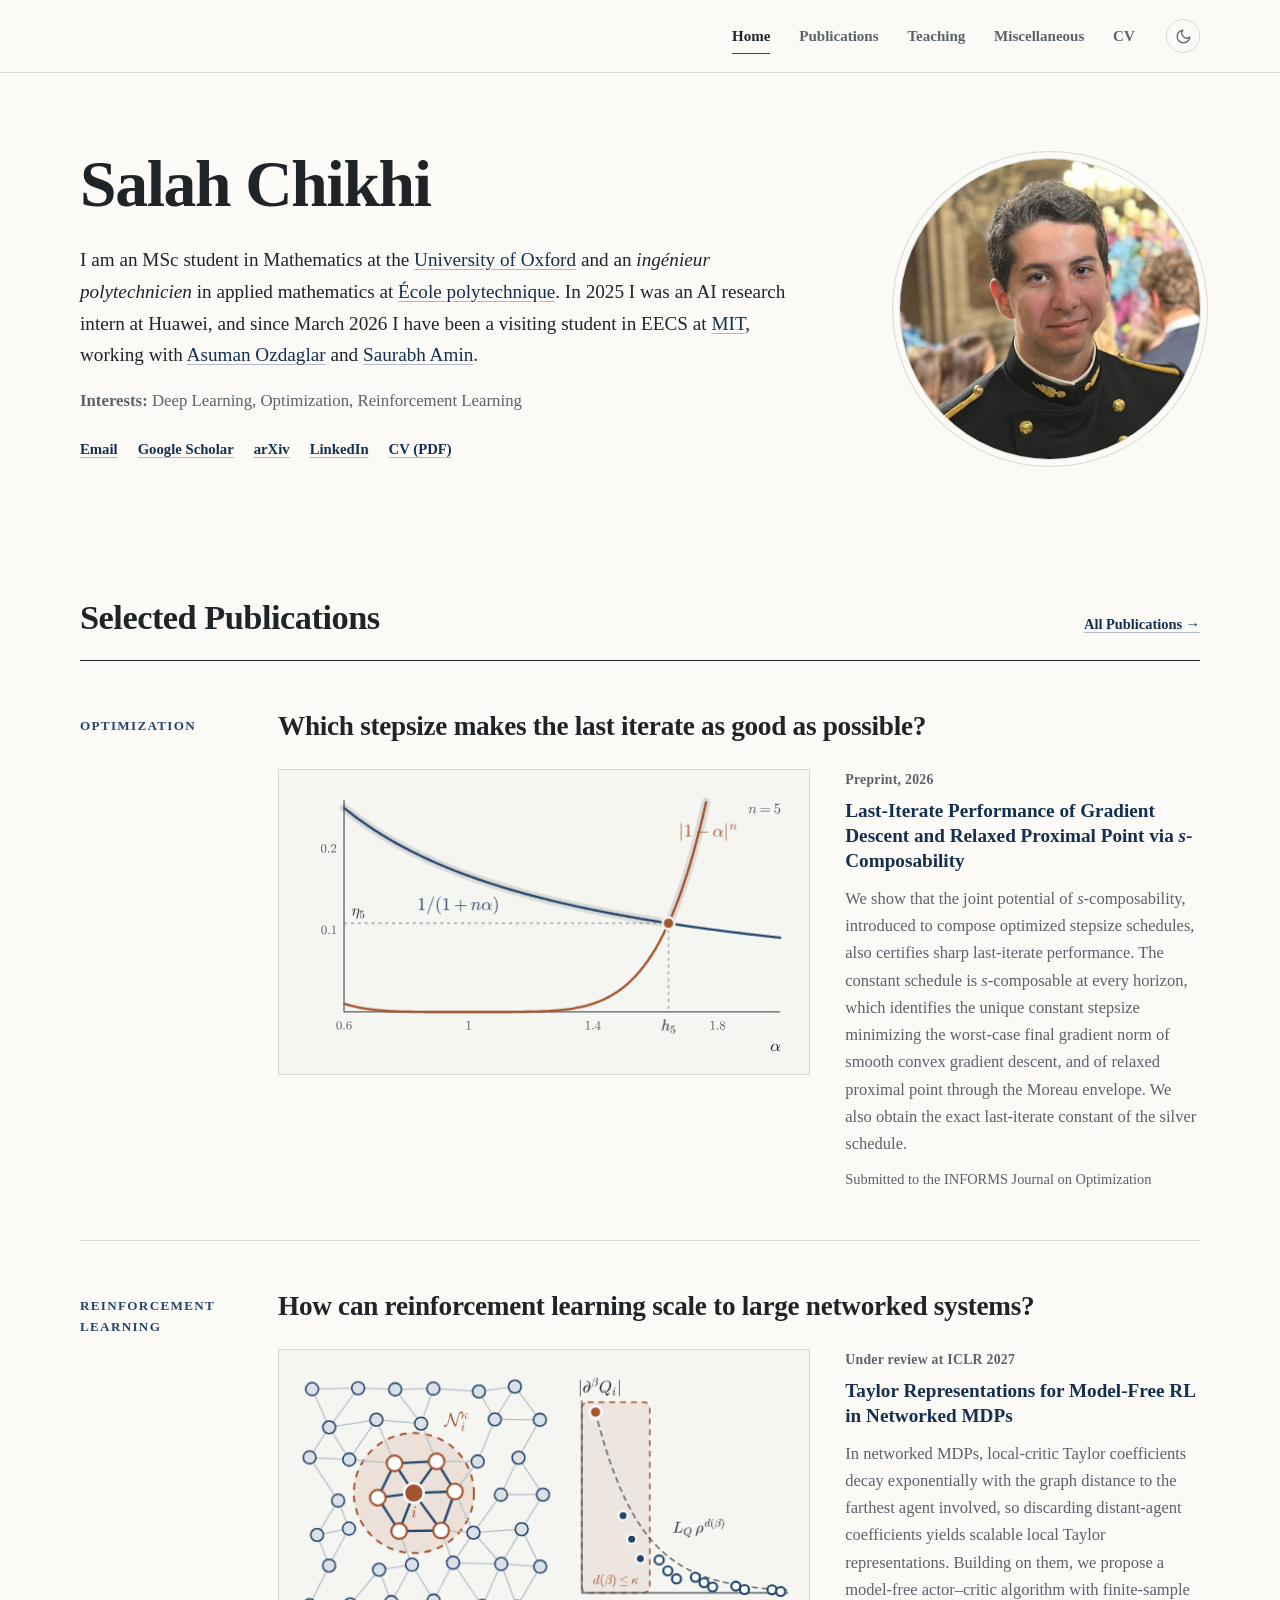
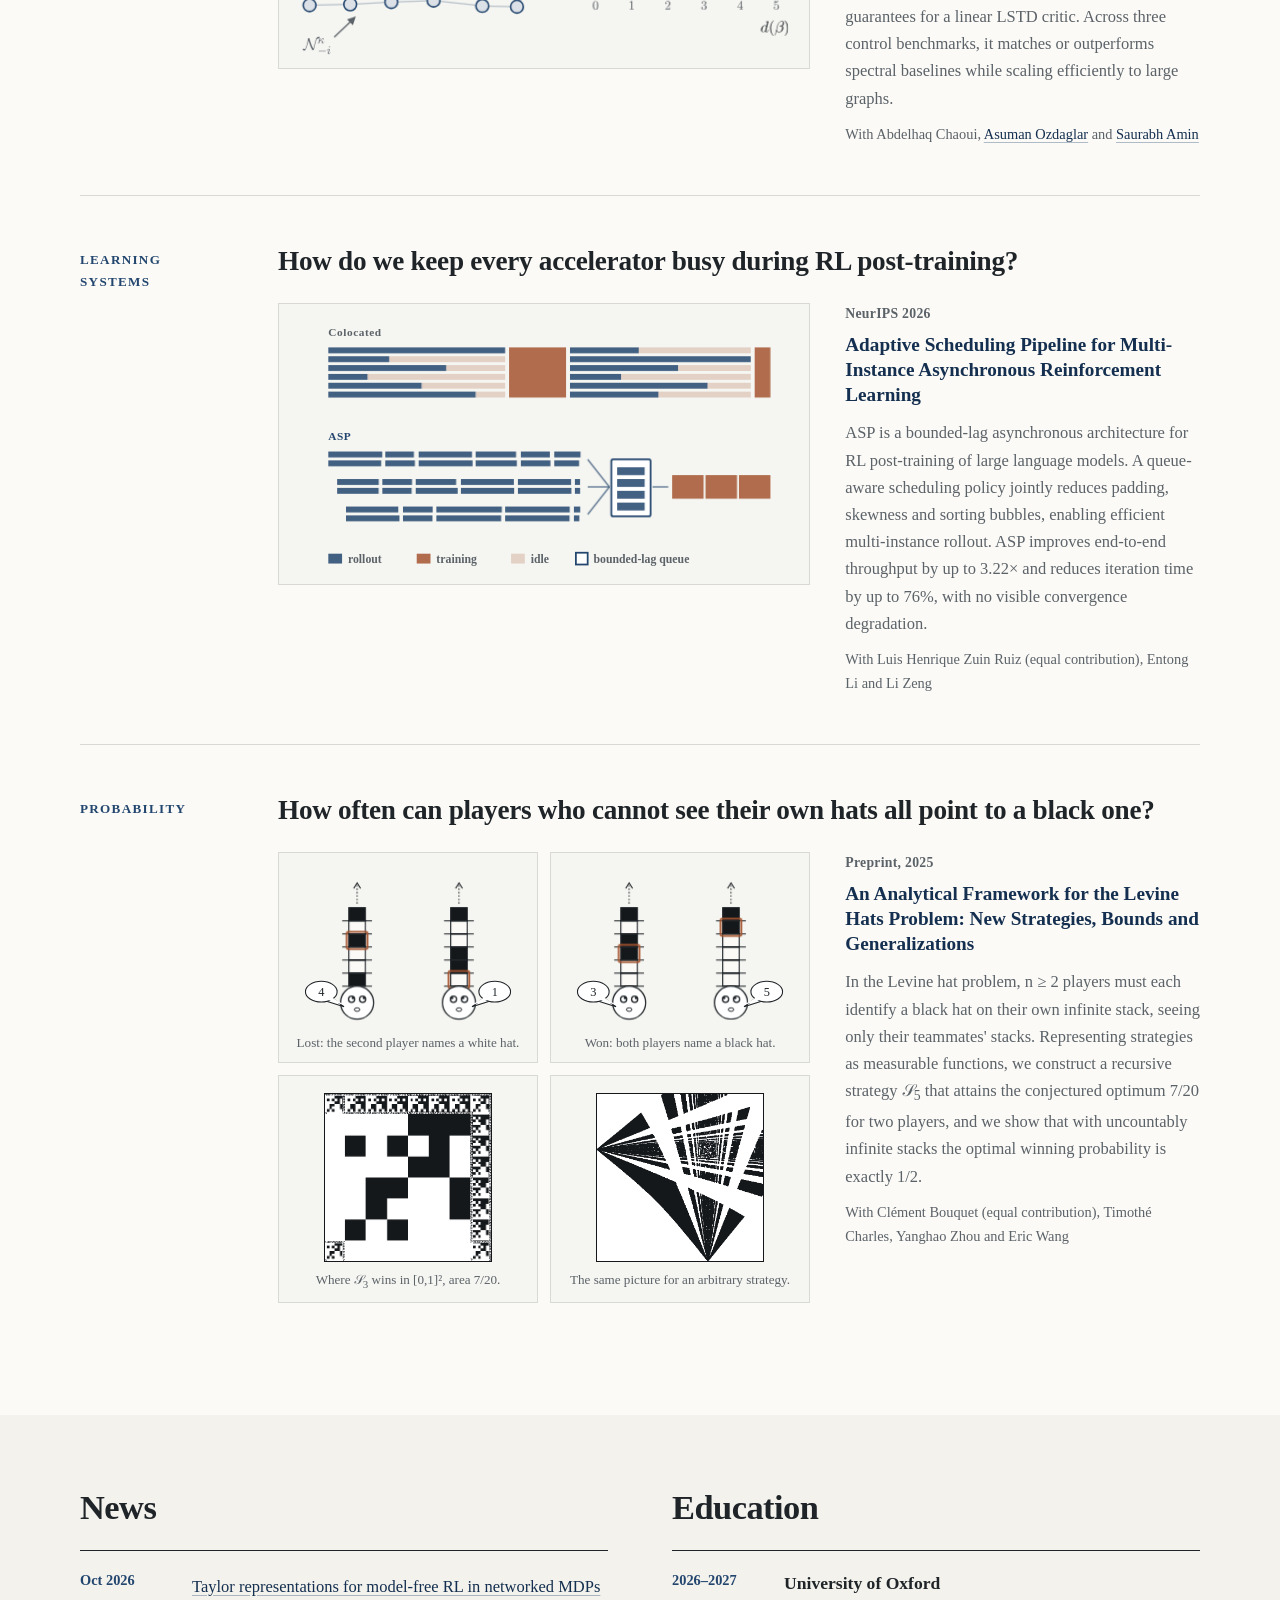
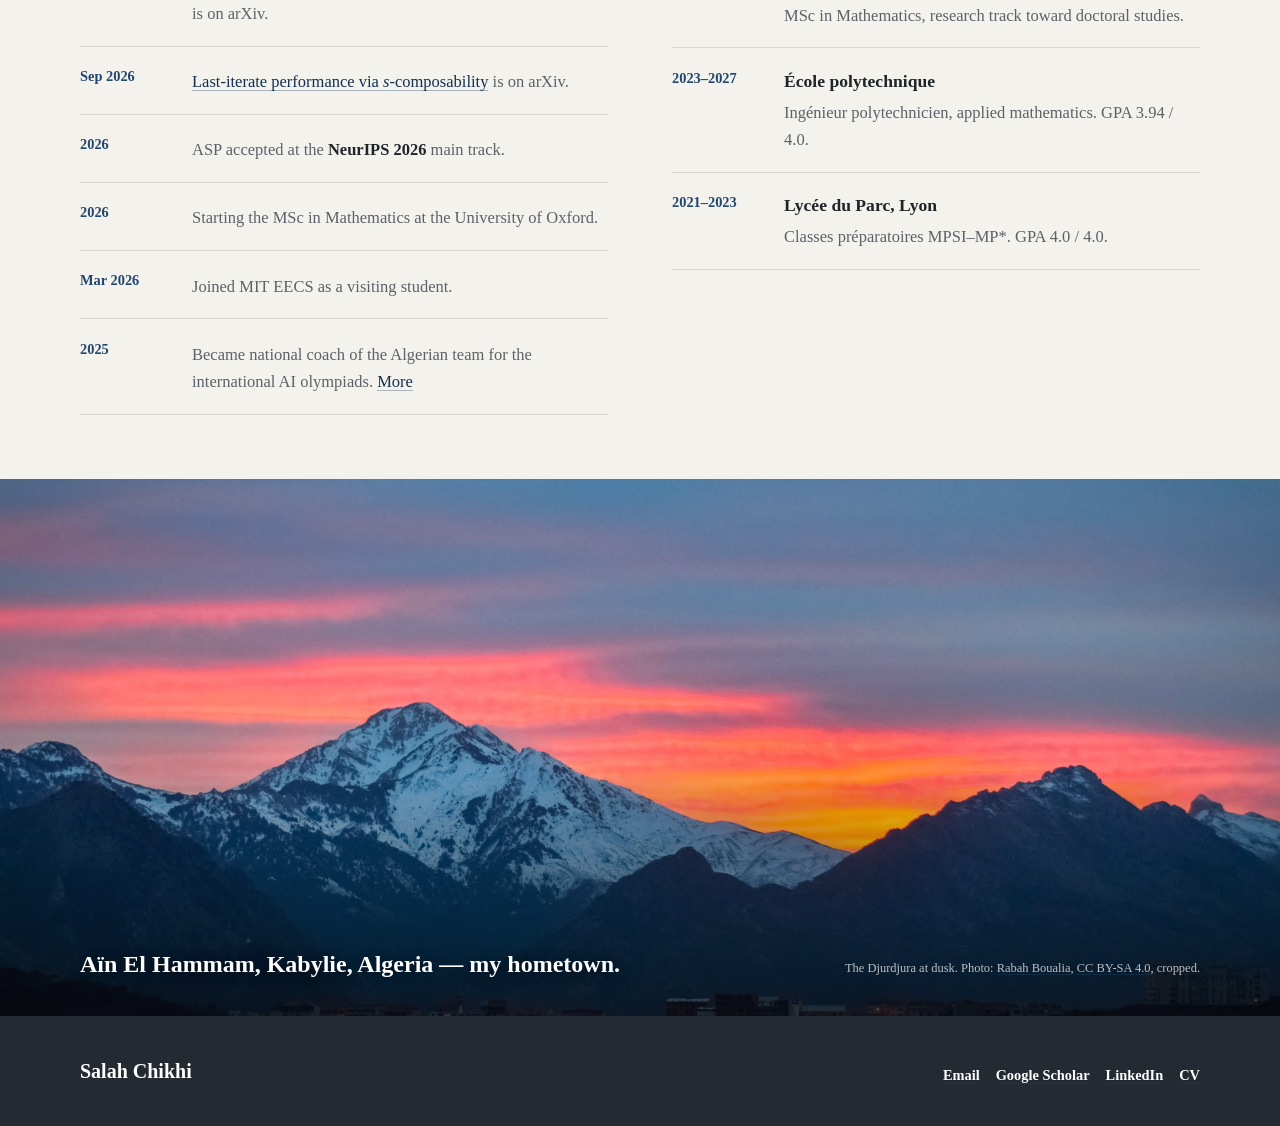
==== commit 82f0a03f: "Move the AI olympiad coaching role to the Teaching page Co-Authored-By: Claude Opus 5.5 <noreply@ant" ====
--- a/index.html
+++ b/index.html
@@ -213,7 +213,7 @@
             <li><span class="when">2026</span><div><p>ASP accepted at the <strong>NeurIPS 2026</strong> main track.</p></div></li>
             <li><span class="when">2026</span><div><p>Starting the MSc in Mathematics at the University of Oxford.</p></div></li>
             <li><span class="when">Mar 2026</span><div><p>Joined MIT EECS as a visiting student.</p></div></li>
-            <li><span class="when">2025</span><div><p>Became national coach of the Algerian team for the international AI olympiads. <a href="misc.html#olympiads">More</a></p></div></li>
+            <li><span class="when">2025</span><div><p>Became national coach of the Algerian team for the international AI olympiads. <a href="teaching.html#experience">More</a></p></div></li>
           </ul>
         </div>
         <div>
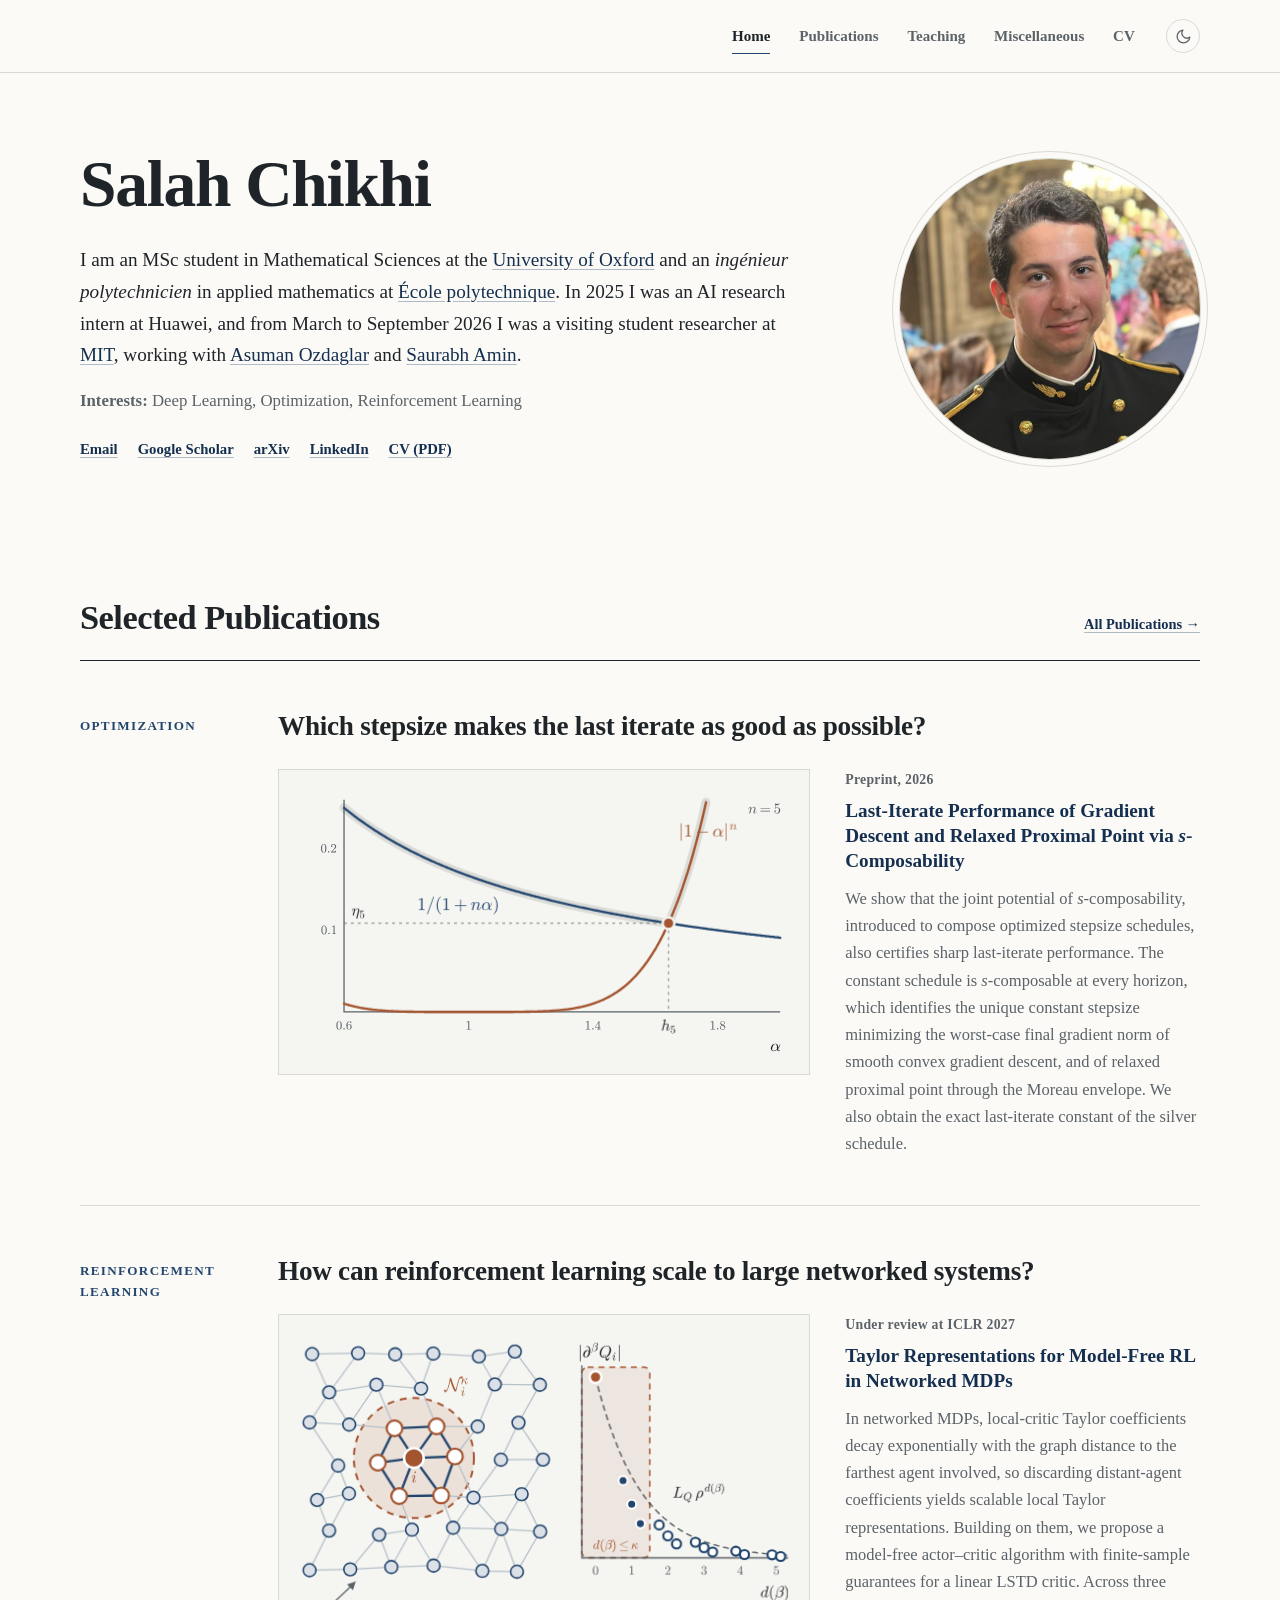
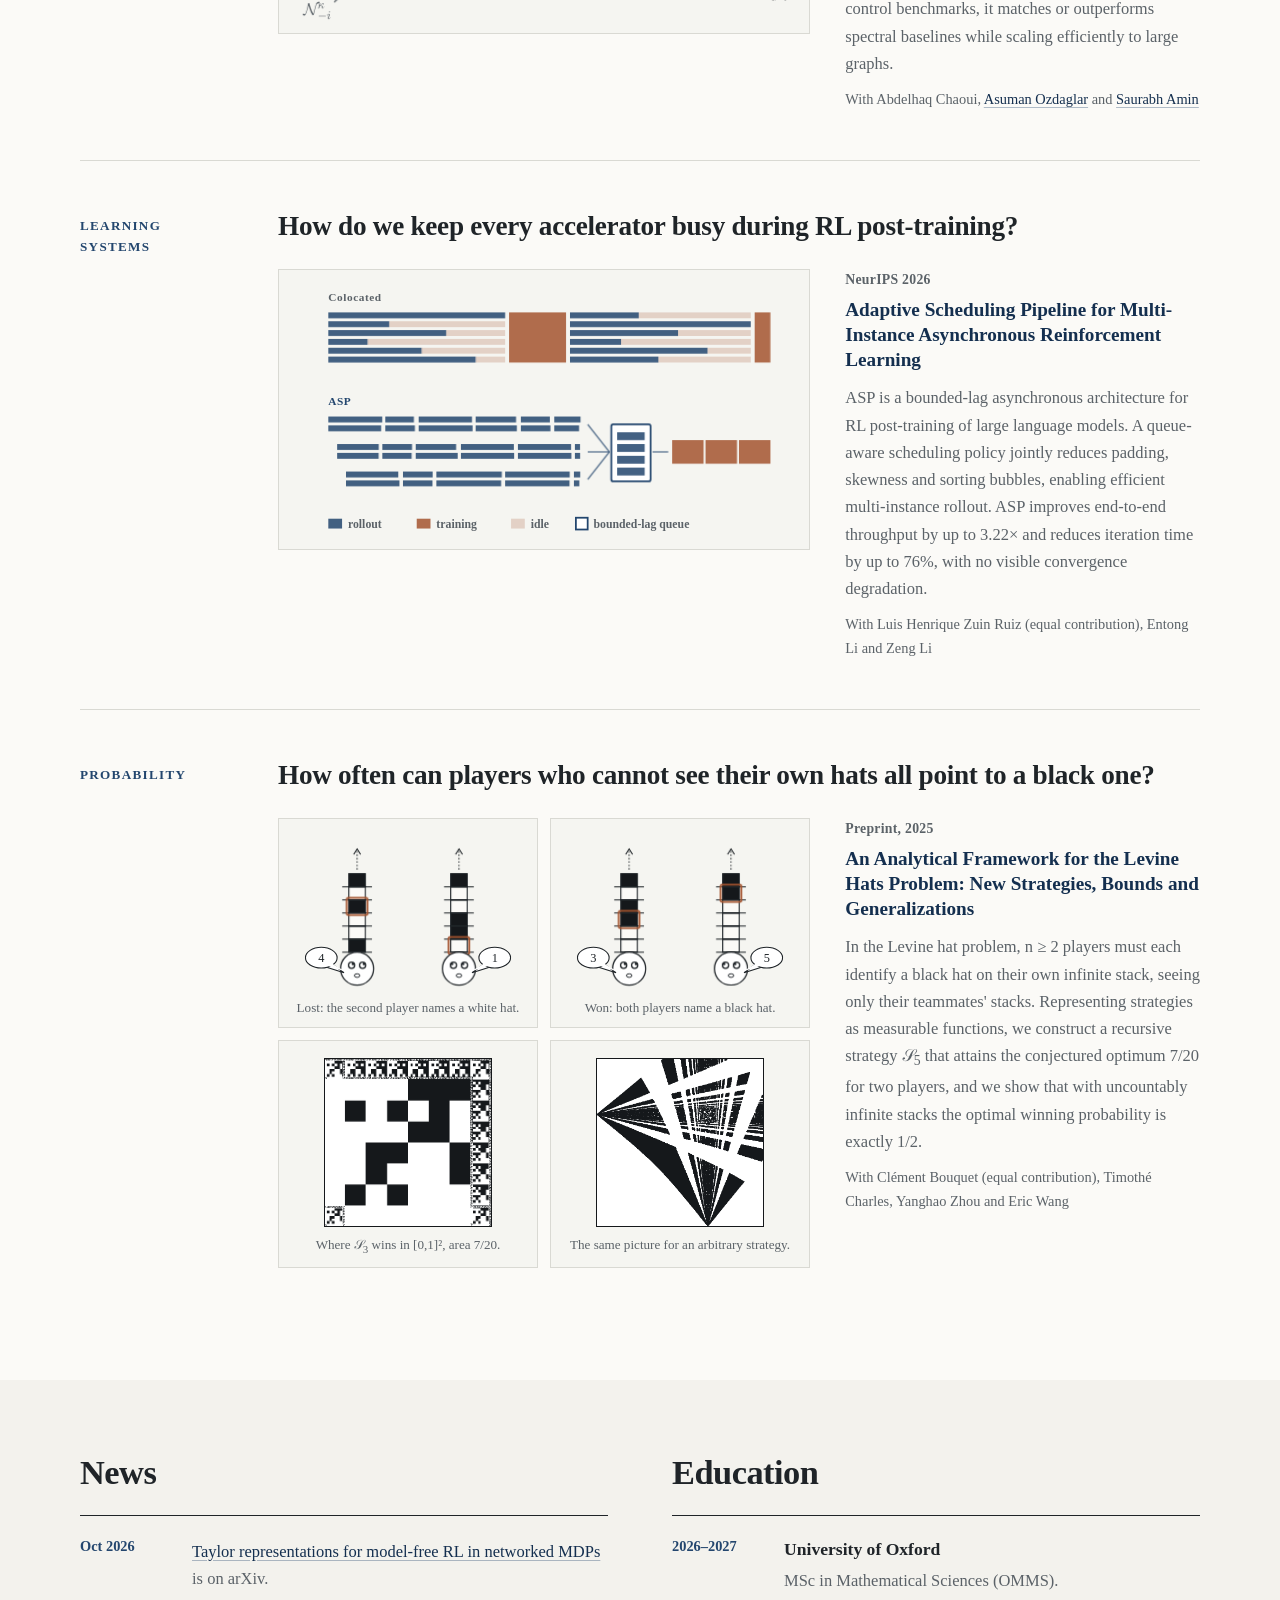
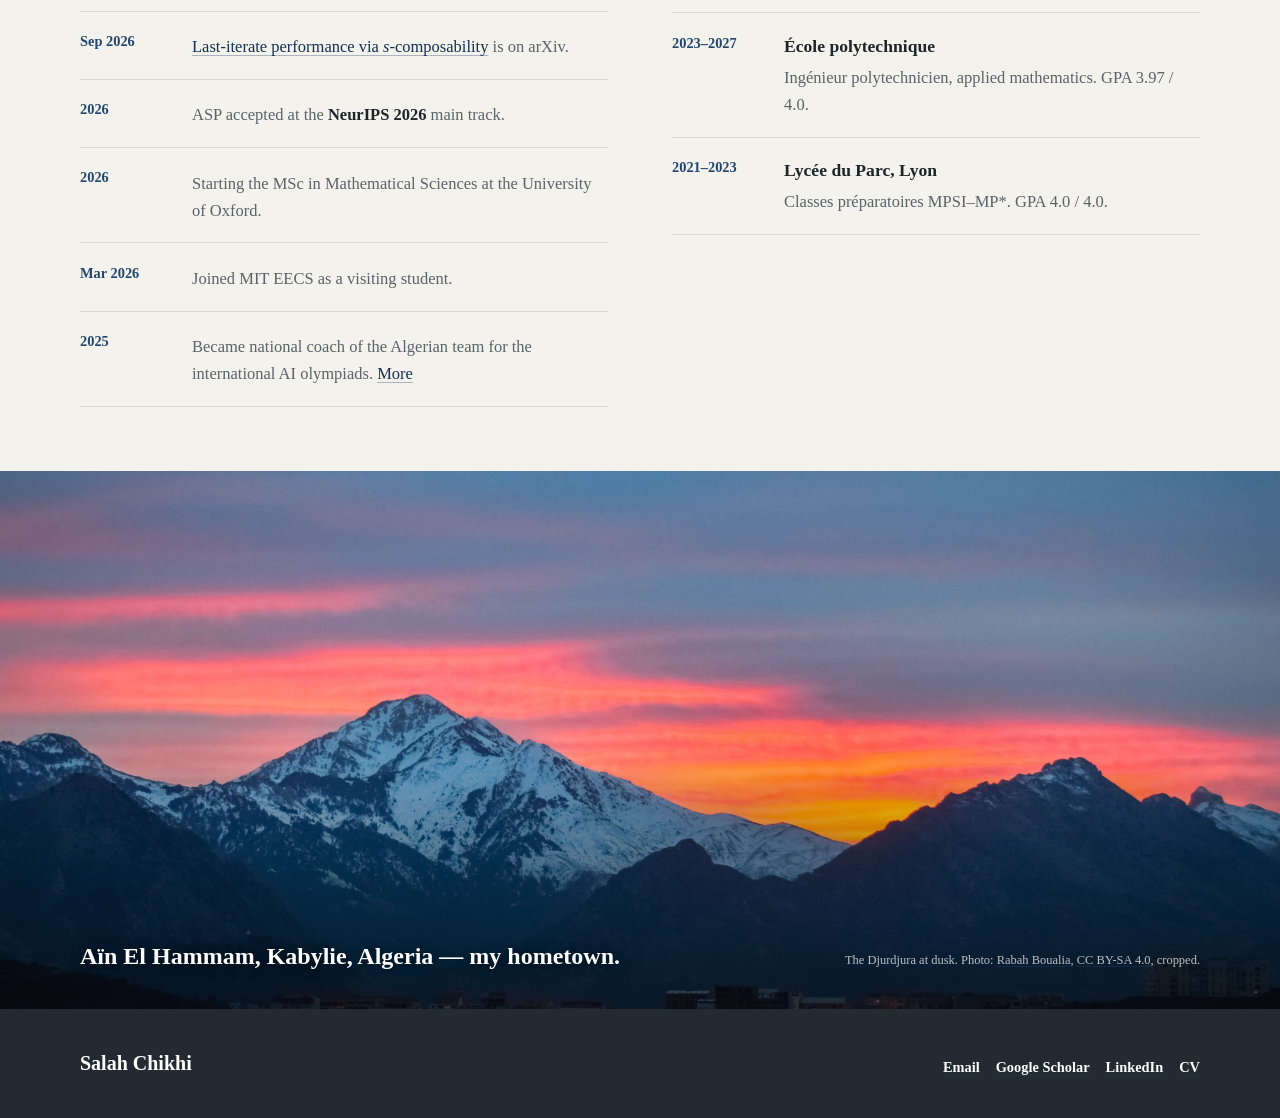
==== commit 66ce9d60: "Update the CV and sync the site with it: OMMS degree, X GPA, end of the MIT visit, co-author spellin" ====
--- a/index.html
+++ b/index.html
@@ -4,7 +4,7 @@
   <meta charset="utf-8">
   <meta name="viewport" content="width=device-width, initial-scale=1">
   <title>Salah Chikhi</title>
-  <meta name="description" content="I am an MSc student in Mathematics at the University of Oxford and an ing&#233;nieur polytechnicien in applied mathematics at &#201;cole polytechnique.">
+  <meta name="description" content="I am an MSc student in Mathematical Sciences at the University of Oxford and an ing&#233;nieur polytechnicien in applied mathematics at &#201;cole polytechnique.">
   <meta name="google-site-verification" content="NoFKglLWocQ3Qggm3pVqNF6FOyC3WvYvR712uhxYlXg">
   <meta name="theme-color" content="#fbfaf7" media="(prefers-color-scheme: light)">
   <meta name="theme-color" content="#15191d" media="(prefers-color-scheme: dark)">
@@ -25,7 +25,7 @@
   <meta property="og:site_name" content="Salah Chikhi">
   <meta property="og:title" content="Salah Chikhi">
   <meta name="twitter:card" content="summary">
-  <meta property="og:description" content="I am an MSc student in Mathematics at the University of Oxford and an ing&#233;nieur polytechnicien in applied mathematics at &#201;cole polytechnique.">
+  <meta property="og:description" content="I am an MSc student in Mathematical Sciences at the University of Oxford and an ing&#233;nieur polytechnicien in applied mathematics at &#201;cole polytechnique.">
   <meta property="og:image" content="https://salah-chikhi.github.io/images/profile.jpg">
   <meta property="og:url" content="https://salah-chikhi.github.io/">
   <link rel="canonical" href="https://salah-chikhi.github.io/">
@@ -52,7 +52,7 @@
     "alternateName": "Salah R. Chikhi",
     "url": "https://salah-chikhi.github.io/",
     "image": "https://salah-chikhi.github.io/images/profile.jpg",
-    "description": "MSc student in Mathematics at the University of Oxford and ingénieur polytechnicien at École polytechnique, working on optimization, deep learning and reinforcement learning.",
+    "description": "MSc student in Mathematical Sciences at the University of Oxford and ingénieur polytechnicien at École polytechnique, working on optimization, deep learning and reinforcement learning.",
     "affiliation": [
       {
         "@type": "CollegeOrUniversity",
@@ -63,14 +63,14 @@
         "@type": "CollegeOrUniversity",
         "name": "École polytechnique",
         "url": "https://www.polytechnique.edu/"
-      },
+      }
+    ],
+    "alumniOf": [
       {
         "@type": "CollegeOrUniversity",
         "name": "Massachusetts Institute of Technology",
         "url": "https://www.eecs.mit.edu/"
-      }
-    ],
-    "alumniOf": [
+      },
       {
         "@type": "School",
         "name": "Lycée du Parc"
@@ -113,7 +113,7 @@
     <section class="profile-hero shell" aria-labelledby="profile-title">
       <div class="profile-copy">
         <h1 id="profile-title">Salah Chikhi</h1>
-        <p class="profile-role">I am an MSc student in Mathematics at the <a href="https://www.maths.ox.ac.uk/">University of Oxford</a> and an <em>ingénieur polytechnicien</em> in applied mathematics at <a href="https://www.polytechnique.edu/">École polytechnique</a>. In 2025 I was an AI research intern at Huawei, and since March 2026 I have been a visiting student in EECS at <a href="https://www.eecs.mit.edu/">MIT</a>, working with <a href="https://asu.mit.edu/">Asuman Ozdaglar</a> and <a href="https://cee.mit.edu/people_individual/saurabh-amin/">Saurabh Amin</a>.</p>
+        <p class="profile-role">I am an MSc student in Mathematical Sciences at the <a href="https://www.maths.ox.ac.uk/">University of Oxford</a> and an <em>ingénieur polytechnicien</em> in applied mathematics at <a href="https://www.polytechnique.edu/">École polytechnique</a>. In 2025 I was an AI research intern at Huawei, and from March to September 2026 I was a visiting student researcher at <a href="https://www.eecs.mit.edu/">MIT</a>, working with <a href="https://asu.mit.edu/">Asuman Ozdaglar</a> and <a href="https://cee.mit.edu/people_individual/saurabh-amin/">Saurabh Amin</a>.</p>
         <p class="profile-research"><strong>Interests:</strong> Deep Learning, Optimization, Reinforcement Learning</p>
         <nav class="quick-links" aria-label="Contact and profile links">
           <a href="mailto:salah.chikhi@polytechnique.edu">Email</a>
@@ -147,7 +147,6 @@
                 <p class="rule-label">Preprint, 2026</p>
                 <h4><a href="https://arxiv.org/abs/2609.13765">Last-Iterate Performance of Gradient Descent and Relaxed Proximal Point via <i>s</i>-Composability</a></h4>
                 <p>We show that the joint potential of <i>s</i>-composability, introduced to compose optimized stepsize schedules, also certifies sharp last-iterate performance. The constant schedule is <i>s</i>-composable at every horizon, which identifies the unique constant stepsize minimizing the worst-case final gradient norm of smooth convex gradient descent, and of relaxed proximal point through the Moreau envelope. We also obtain the exact last-iterate constant of the silver schedule.</p>
-                <p class="collaborators">Submitted to the INFORMS Journal on Optimization</p>
               </div>
             </article>
           </div>
@@ -179,7 +178,7 @@
                 <p class="rule-label">NeurIPS 2026</p>
                 <h4><a href="https://openreview.net/forum?id=oskhumpV2y">Adaptive Scheduling Pipeline for Multi-Instance Asynchronous Reinforcement Learning</a></h4>
                 <p>ASP is a bounded-lag asynchronous architecture for RL post-training of large language models. A queue-aware scheduling policy jointly reduces padding, skewness and sorting bubbles, enabling efficient multi-instance rollout. ASP improves end-to-end throughput by up to 3.22× and reduces iteration time by up to 76%, with no visible convergence degradation.</p>
-                <p class="collaborators">With Luis Henrique Zuin Ruiz (equal contribution), Entong Li and Li Zeng</p>
+                <p class="collaborators">With Luis Henrique Zuin Ruiz (equal contribution), Entong Li and Zeng Li</p>
               </div>
             </article>
           </div>
@@ -211,7 +210,7 @@
             <li><span class="when">Oct 2026</span><div><p><a href="https://arxiv.org/abs/2610.05456">Taylor representations for model-free RL in networked MDPs</a> is on arXiv.</p></div></li>
             <li><span class="when">Sep 2026</span><div><p><a href="https://arxiv.org/abs/2609.13765">Last-iterate performance via <i>s</i>-composability</a> is on arXiv.</p></div></li>
             <li><span class="when">2026</span><div><p>ASP accepted at the <strong>NeurIPS 2026</strong> main track.</p></div></li>
-            <li><span class="when">2026</span><div><p>Starting the MSc in Mathematics at the University of Oxford.</p></div></li>
+            <li><span class="when">2026</span><div><p>Starting the MSc in Mathematical Sciences at the University of Oxford.</p></div></li>
             <li><span class="when">Mar 2026</span><div><p>Joined MIT EECS as a visiting student.</p></div></li>
             <li><span class="when">2025</span><div><p>Became national coach of the Algerian team for the international AI olympiads. <a href="teaching.html#experience">More</a></p></div></li>
           </ul>
@@ -219,8 +218,8 @@
         <div>
           <div class="section-heading"><h2>Education</h2></div>
           <ul class="timeline">
-            <li><span class="when">2026–2027</span><div><strong>University of Oxford</strong><p>MSc in Mathematics, research track toward doctoral studies.</p></div></li>
-            <li><span class="when">2023–2027</span><div><strong>École polytechnique</strong><p>Ingénieur polytechnicien, applied mathematics. <span data-nosnippet>GPA 3.94 / 4.0.</span></p></div></li>
+            <li><span class="when">2026–2027</span><div><strong>University of Oxford</strong><p>MSc in Mathematical Sciences (OMMS).</p></div></li>
+            <li><span class="when">2023–2027</span><div><strong>École polytechnique</strong><p>Ingénieur polytechnicien, applied mathematics. <span data-nosnippet>GPA 3.97 / 4.0.</span></p></div></li>
             <li><span class="when">2021–2023</span><div><strong>Lycée du Parc, Lyon</strong><p>Classes préparatoires MPSI–MP*. <span data-nosnippet>GPA 4.0 / 4.0.</span></p></div></li>
           </ul>
         </div>
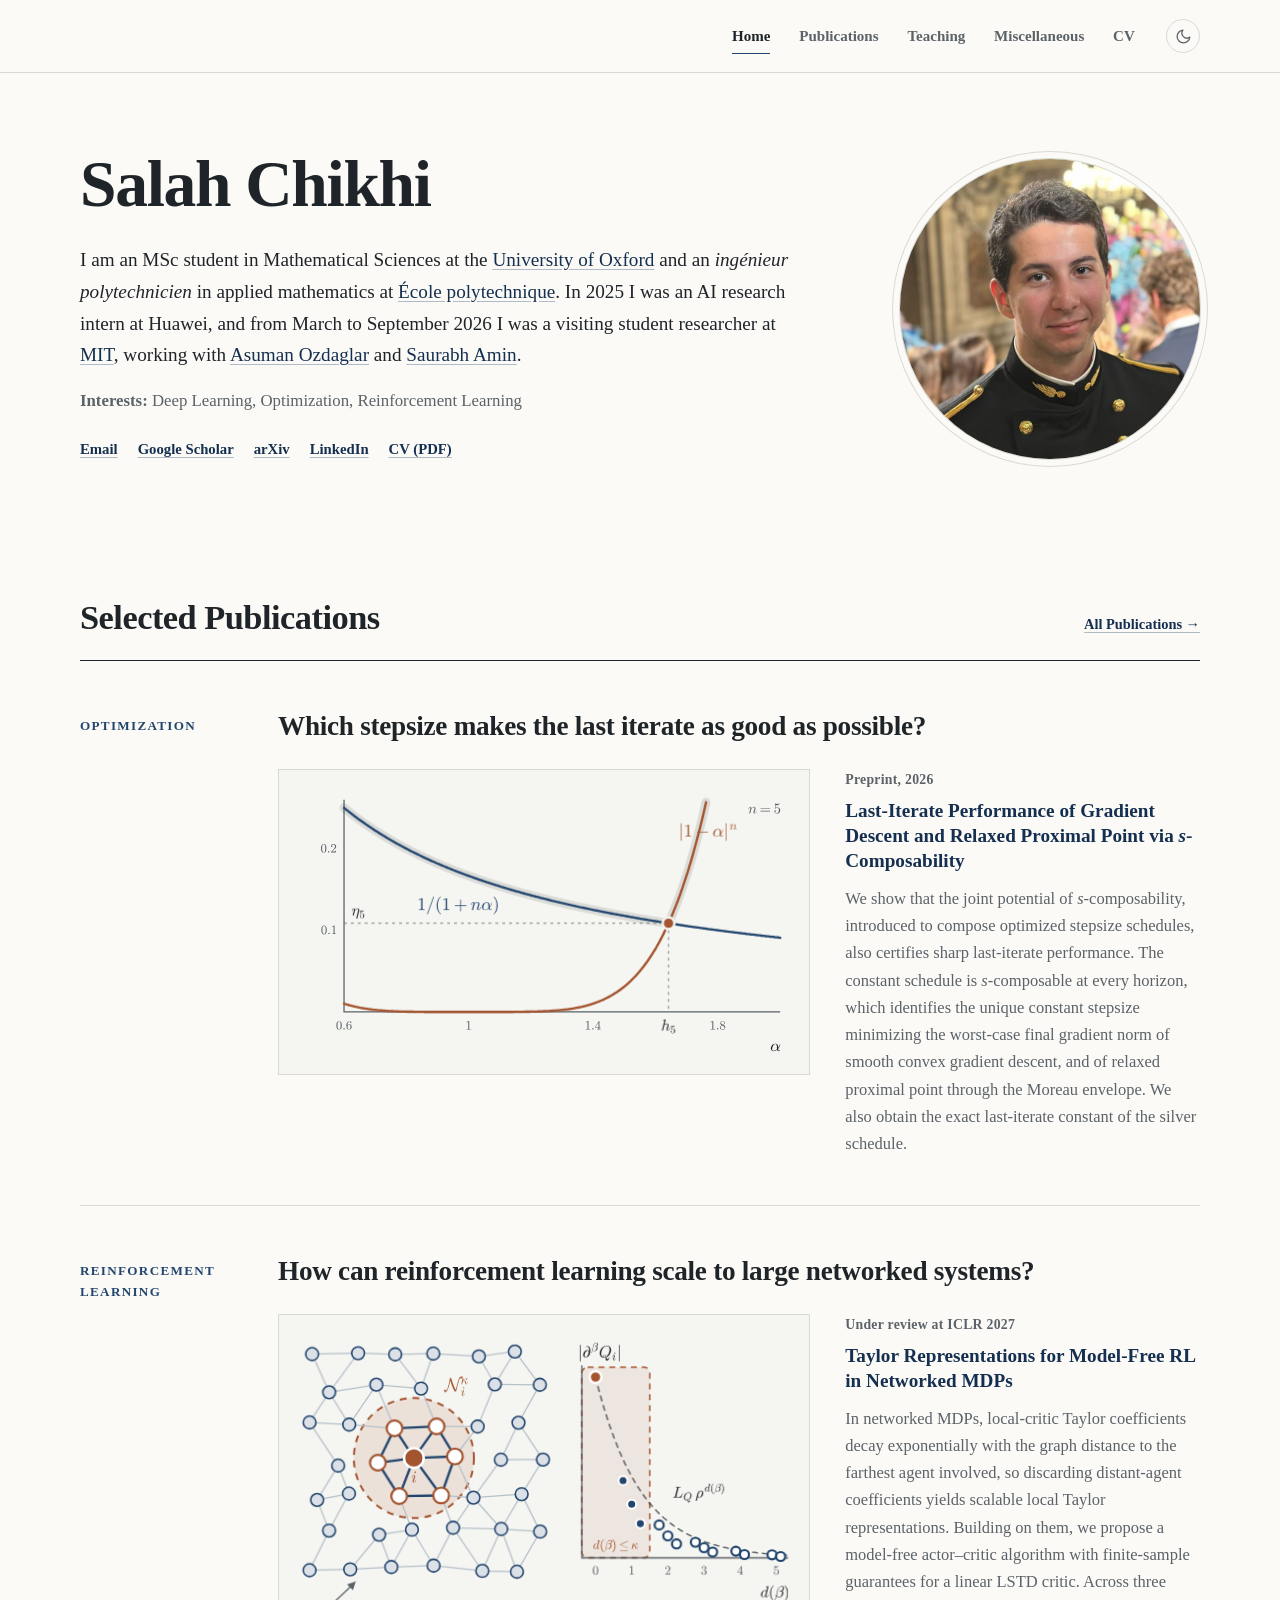
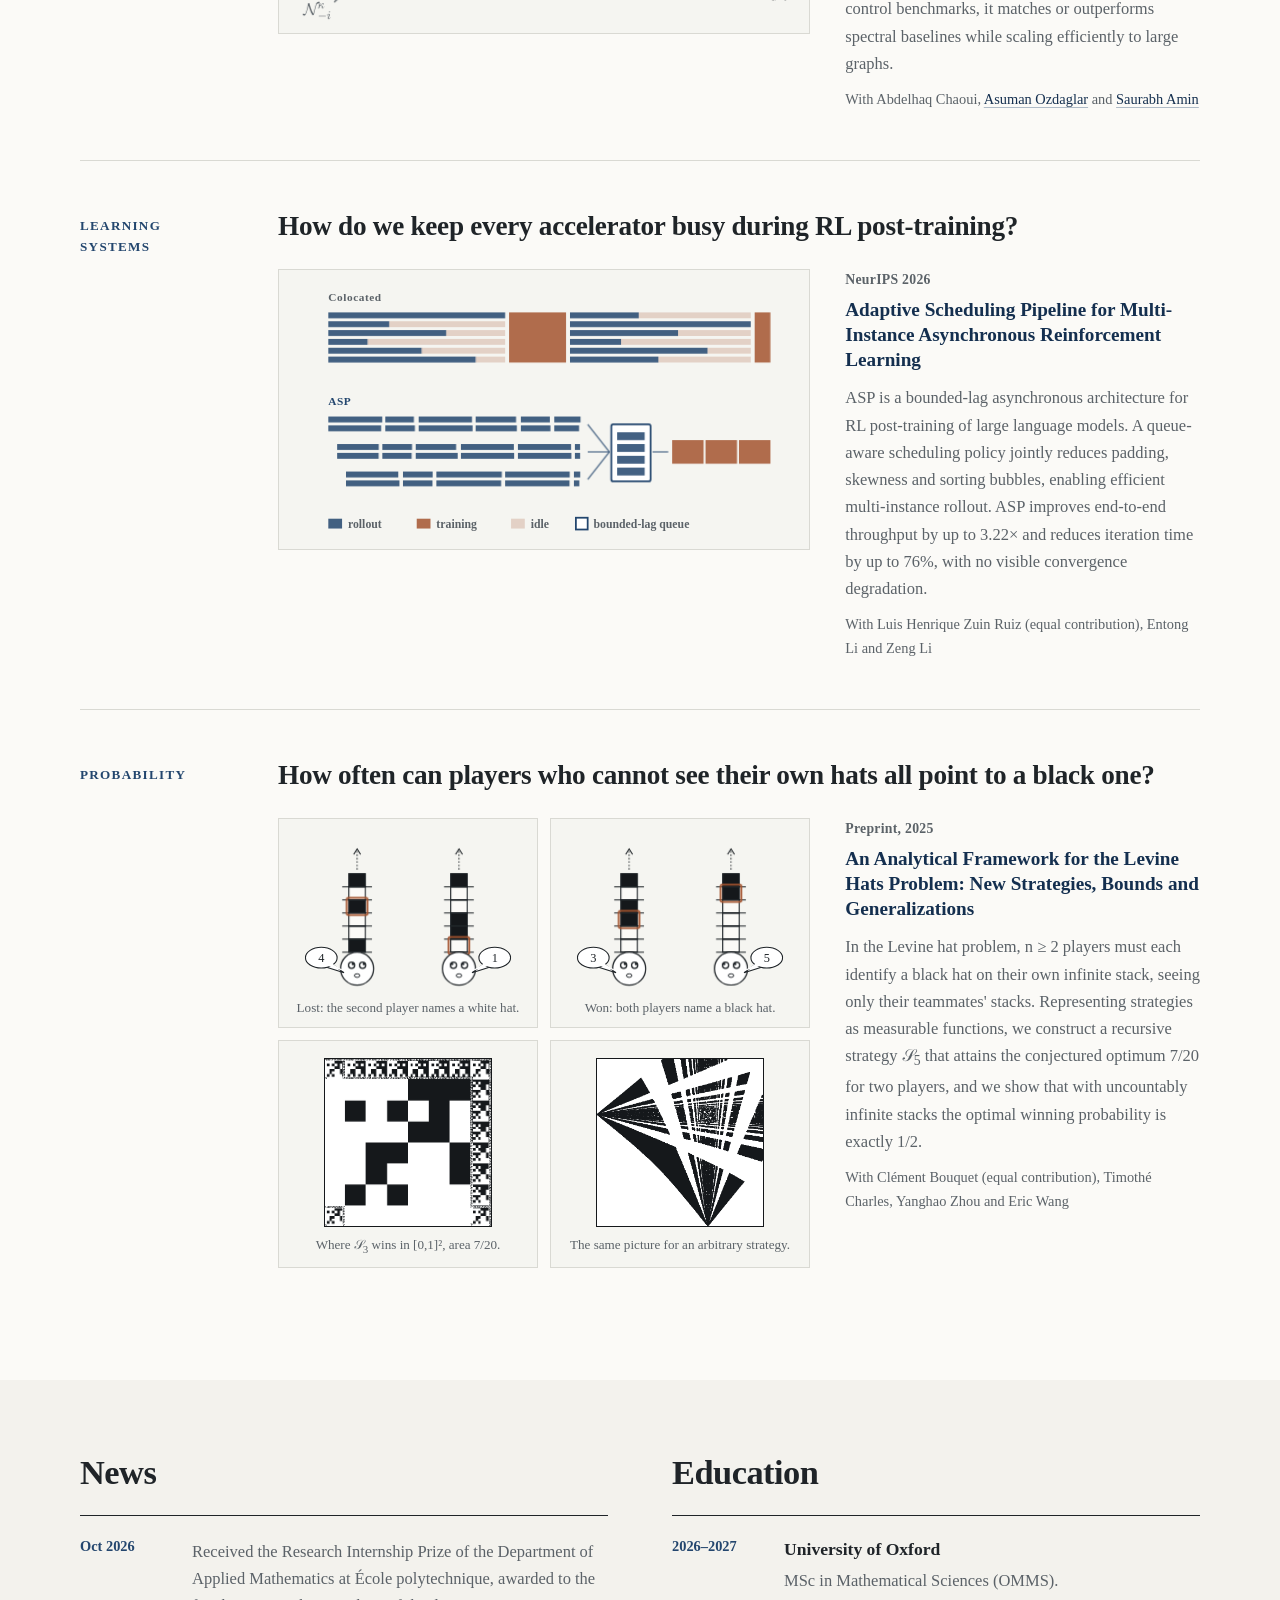
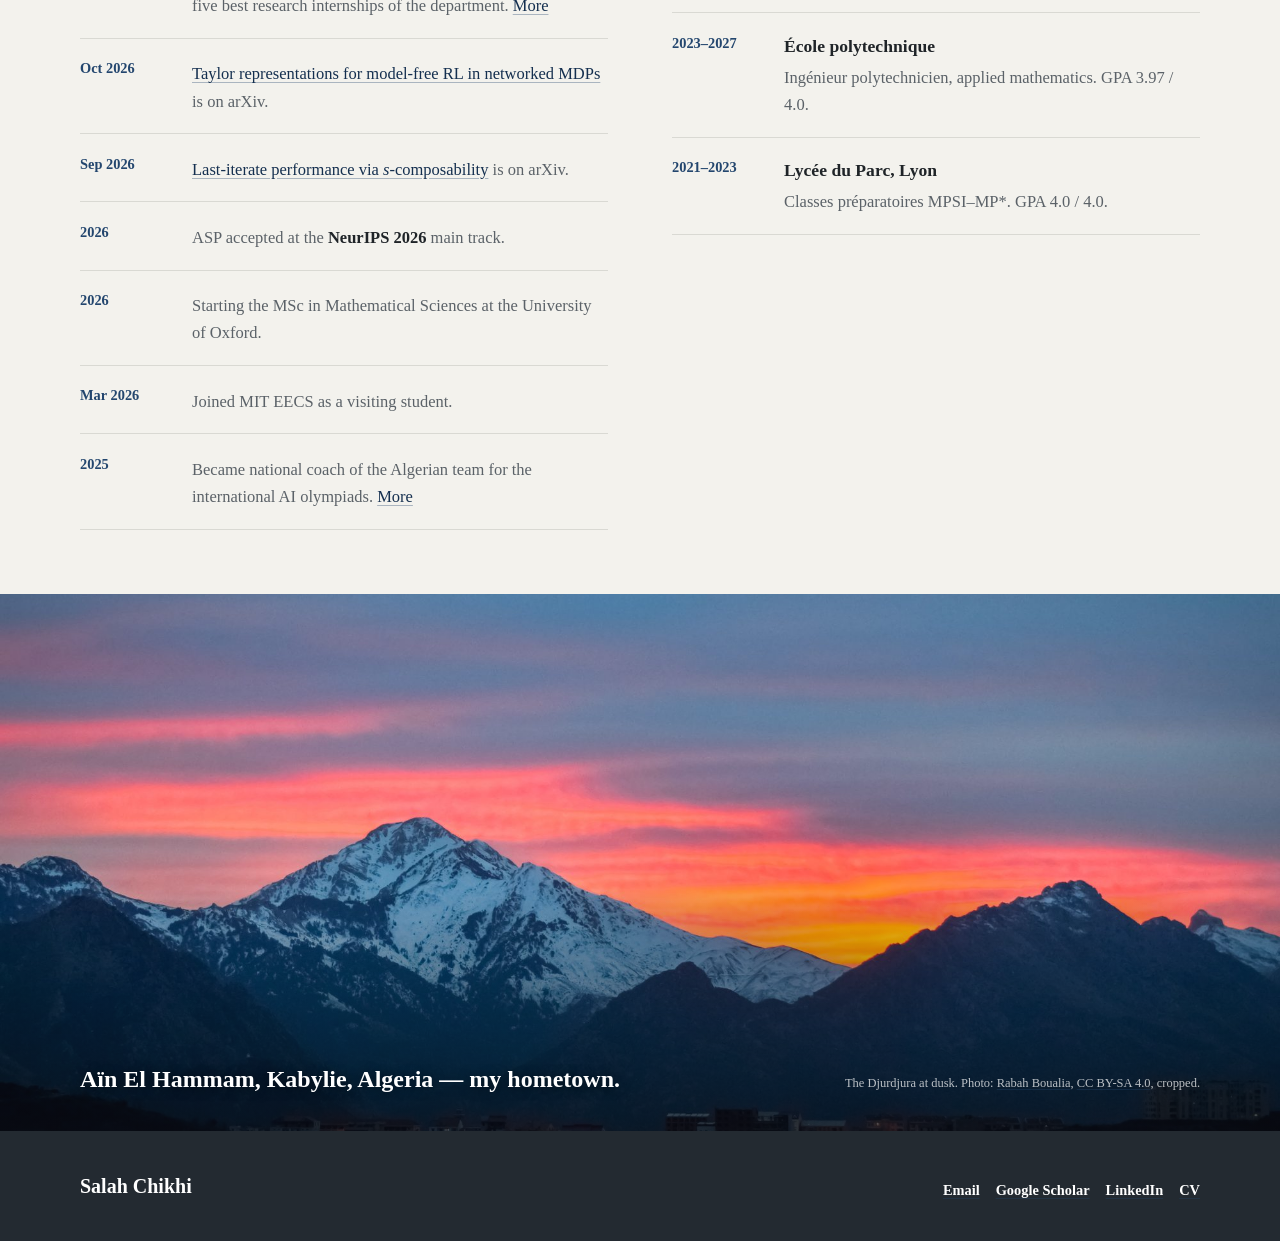
==== commit 510165e4: "Add the 2026 Research Internship Prize of the Department of Applied Mathematics Co-Authored-By: Clau" ====
--- a/index.html
+++ b/index.html
@@ -207,6 +207,7 @@
         <div>
           <div class="section-heading"><h2 id="news-heading">News</h2></div>
           <ul class="timeline">
+            <li><span class="when">Oct 2026</span><div><p>Received the Research Internship Prize of the Department of Applied Mathematics at École polytechnique, awarded to the five best research internships of the department. <a href="misc.html#awards">More</a></p></div></li>
             <li><span class="when">Oct 2026</span><div><p><a href="https://arxiv.org/abs/2610.05456">Taylor representations for model-free RL in networked MDPs</a> is on arXiv.</p></div></li>
             <li><span class="when">Sep 2026</span><div><p><a href="https://arxiv.org/abs/2609.13765">Last-iterate performance via <i>s</i>-composability</a> is on arXiv.</p></div></li>
             <li><span class="when">2026</span><div><p>ASP accepted at the <strong>NeurIPS 2026</strong> main track.</p></div></li>
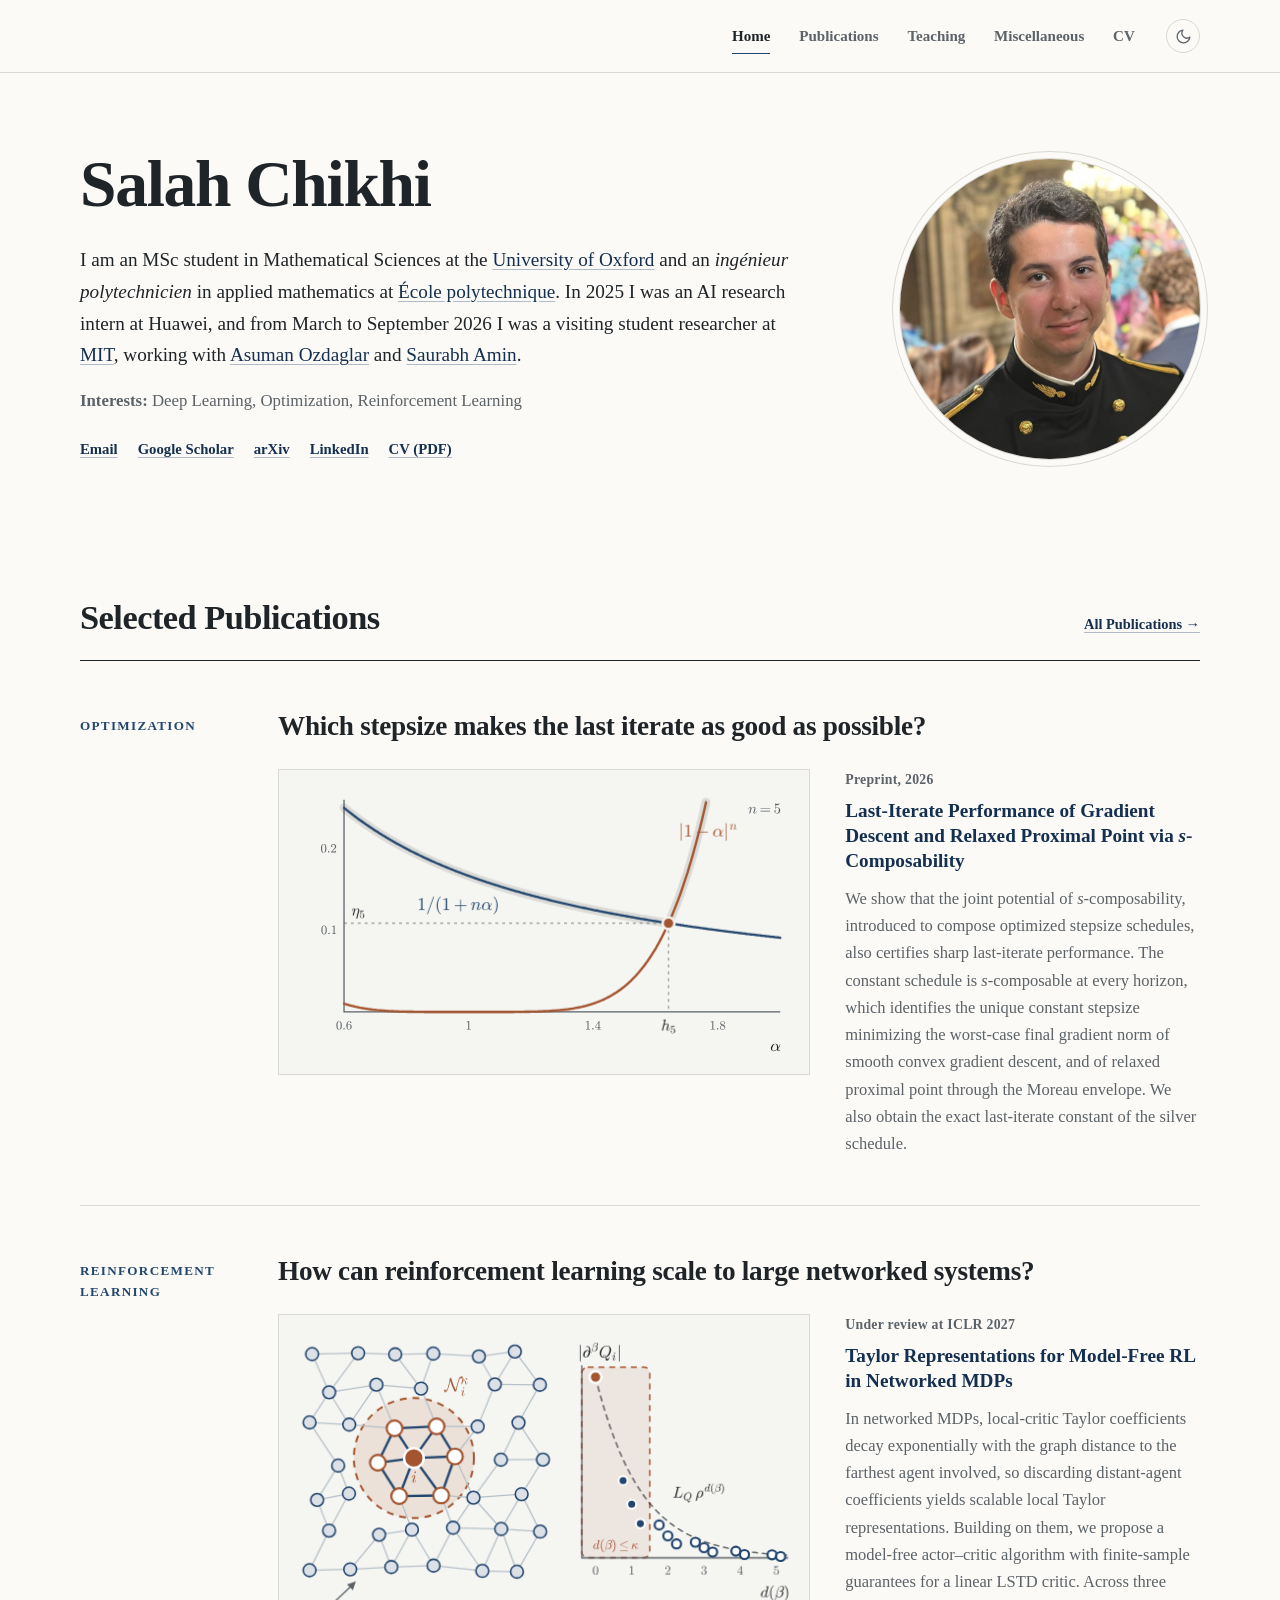
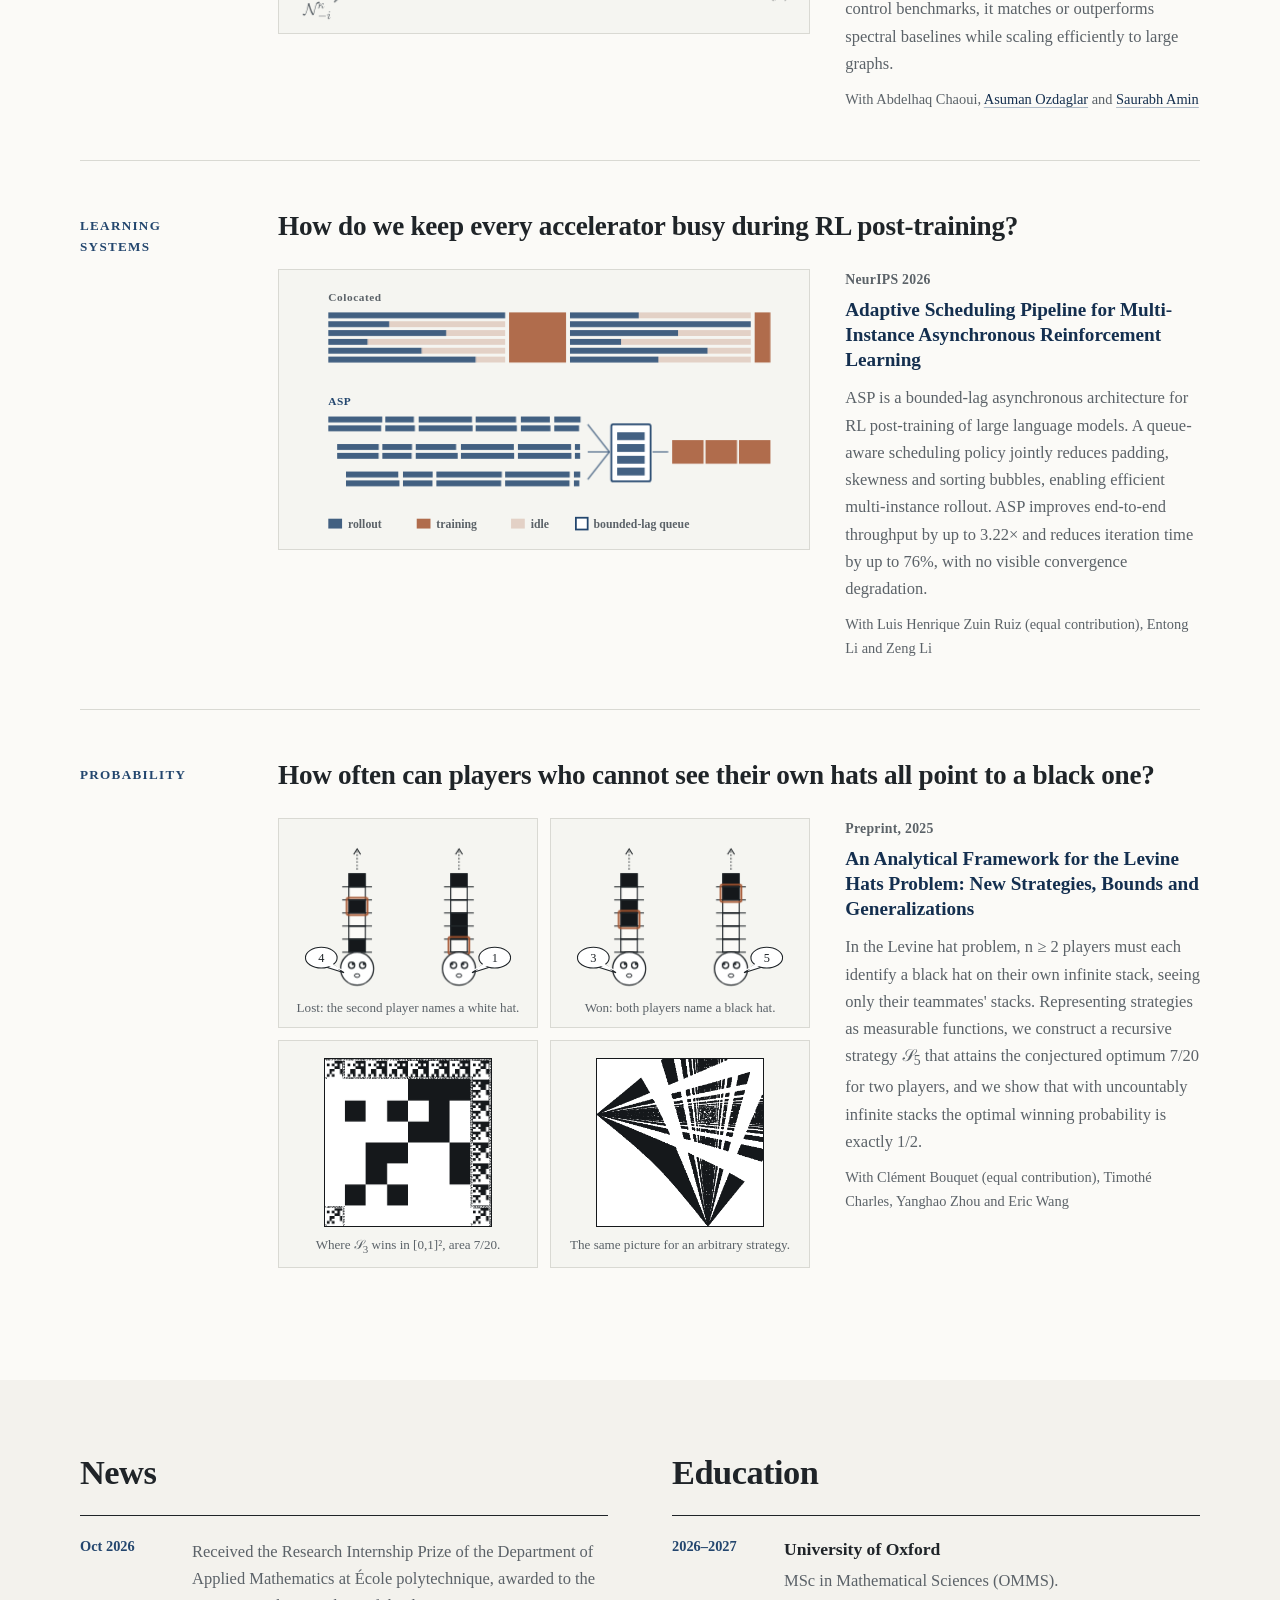
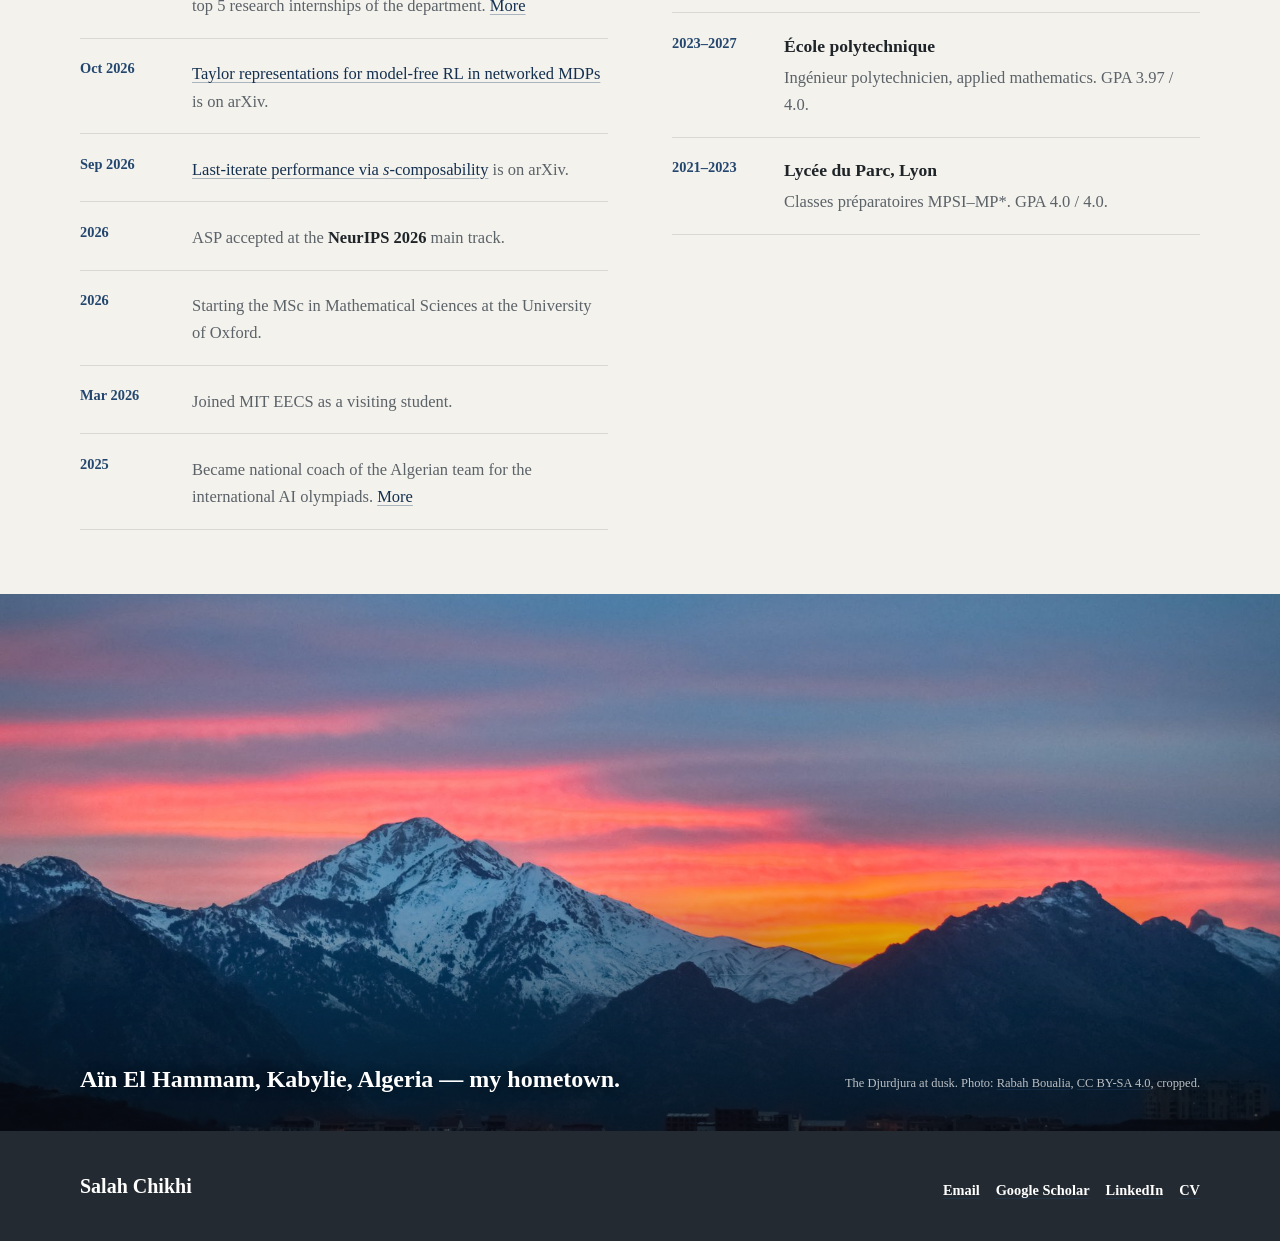
==== commit 94d12a6a: "State the top 5 selection of the research internship prize explicitly Co-Authored-By: Claude Opus 5." ====
--- a/index.html
+++ b/index.html
@@ -207,7 +207,7 @@
         <div>
           <div class="section-heading"><h2 id="news-heading">News</h2></div>
           <ul class="timeline">
-            <li><span class="when">Oct 2026</span><div><p>Received the Research Internship Prize of the Department of Applied Mathematics at École polytechnique, awarded to the five best research internships of the department. <a href="misc.html#awards">More</a></p></div></li>
+            <li><span class="when">Oct 2026</span><div><p>Received the Research Internship Prize of the Department of Applied Mathematics at École polytechnique, awarded to the top 5 research internships of the department. <a href="misc.html#awards">More</a></p></div></li>
             <li><span class="when">Oct 2026</span><div><p><a href="https://arxiv.org/abs/2610.05456">Taylor representations for model-free RL in networked MDPs</a> is on arXiv.</p></div></li>
             <li><span class="when">Sep 2026</span><div><p><a href="https://arxiv.org/abs/2609.13765">Last-iterate performance via <i>s</i>-composability</a> is on arXiv.</p></div></li>
             <li><span class="when">2026</span><div><p>ASP accepted at the <strong>NeurIPS 2026</strong> main track.</p></div></li>
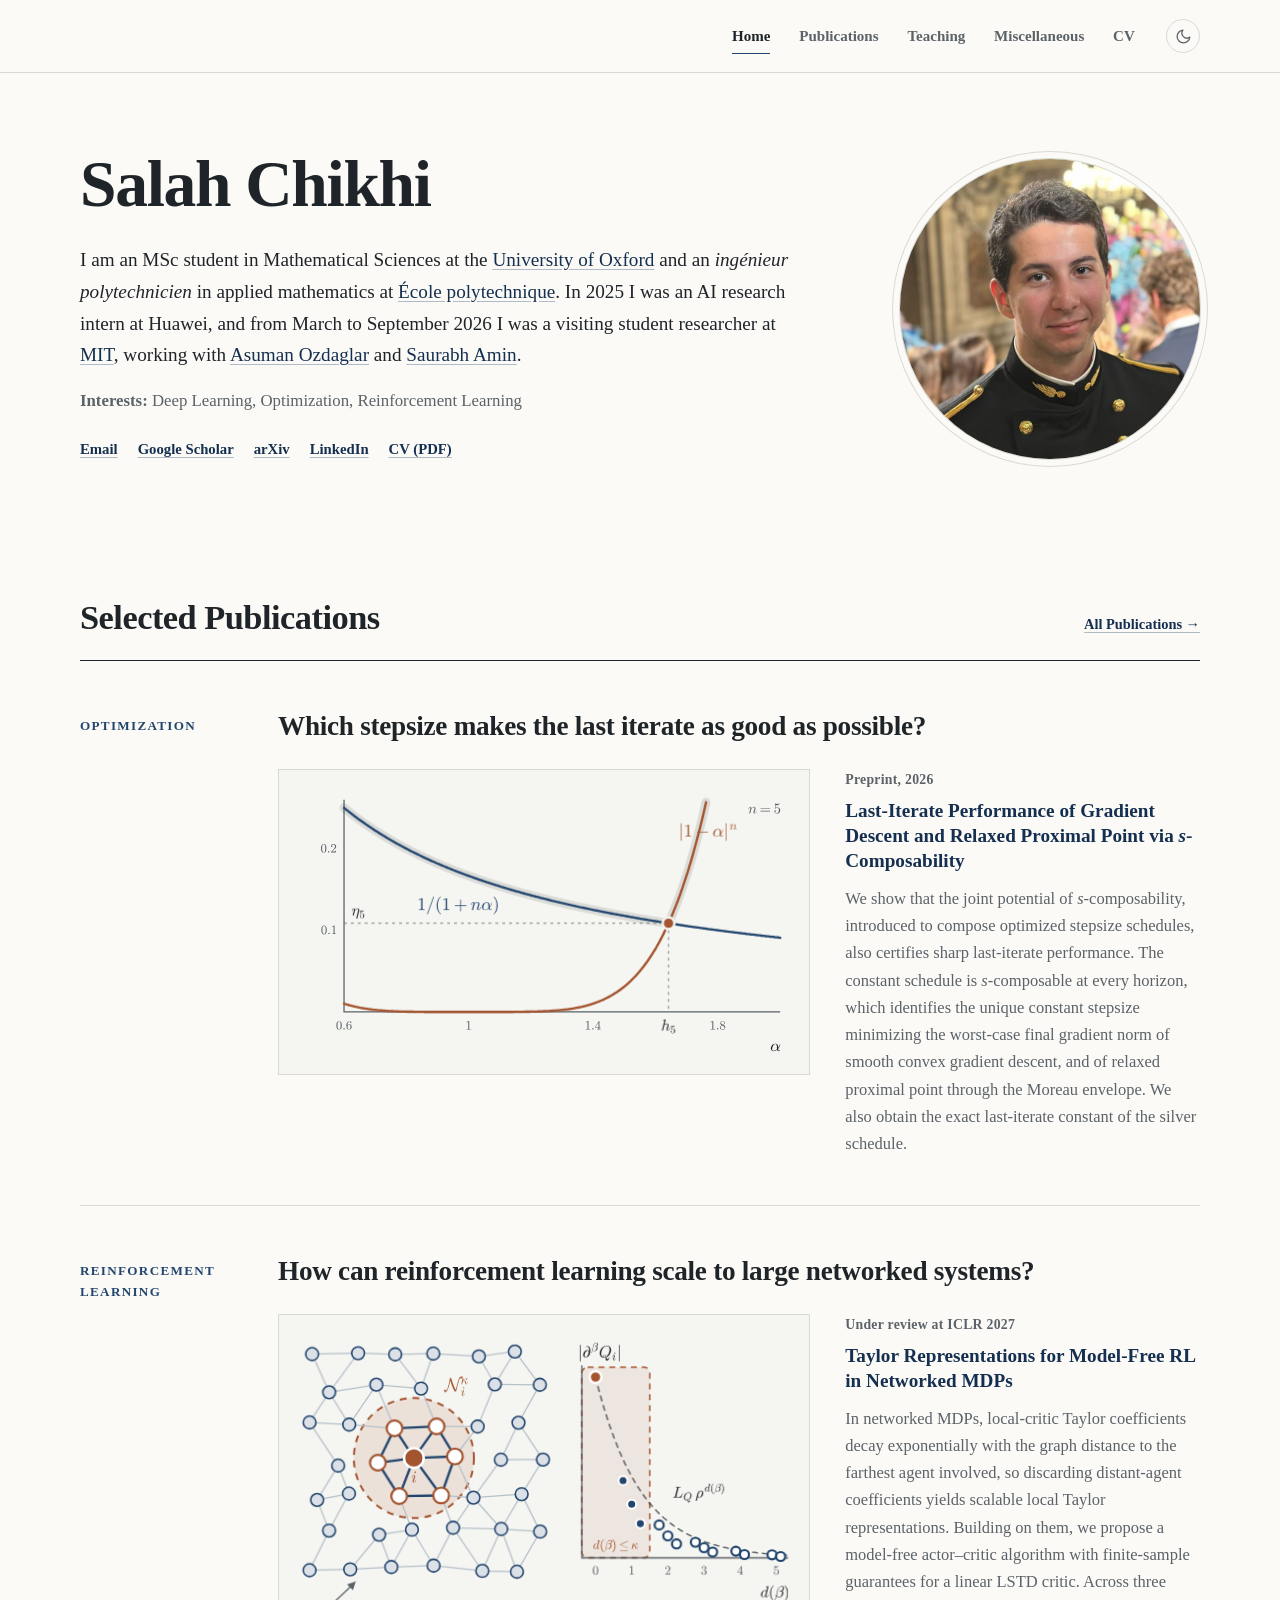
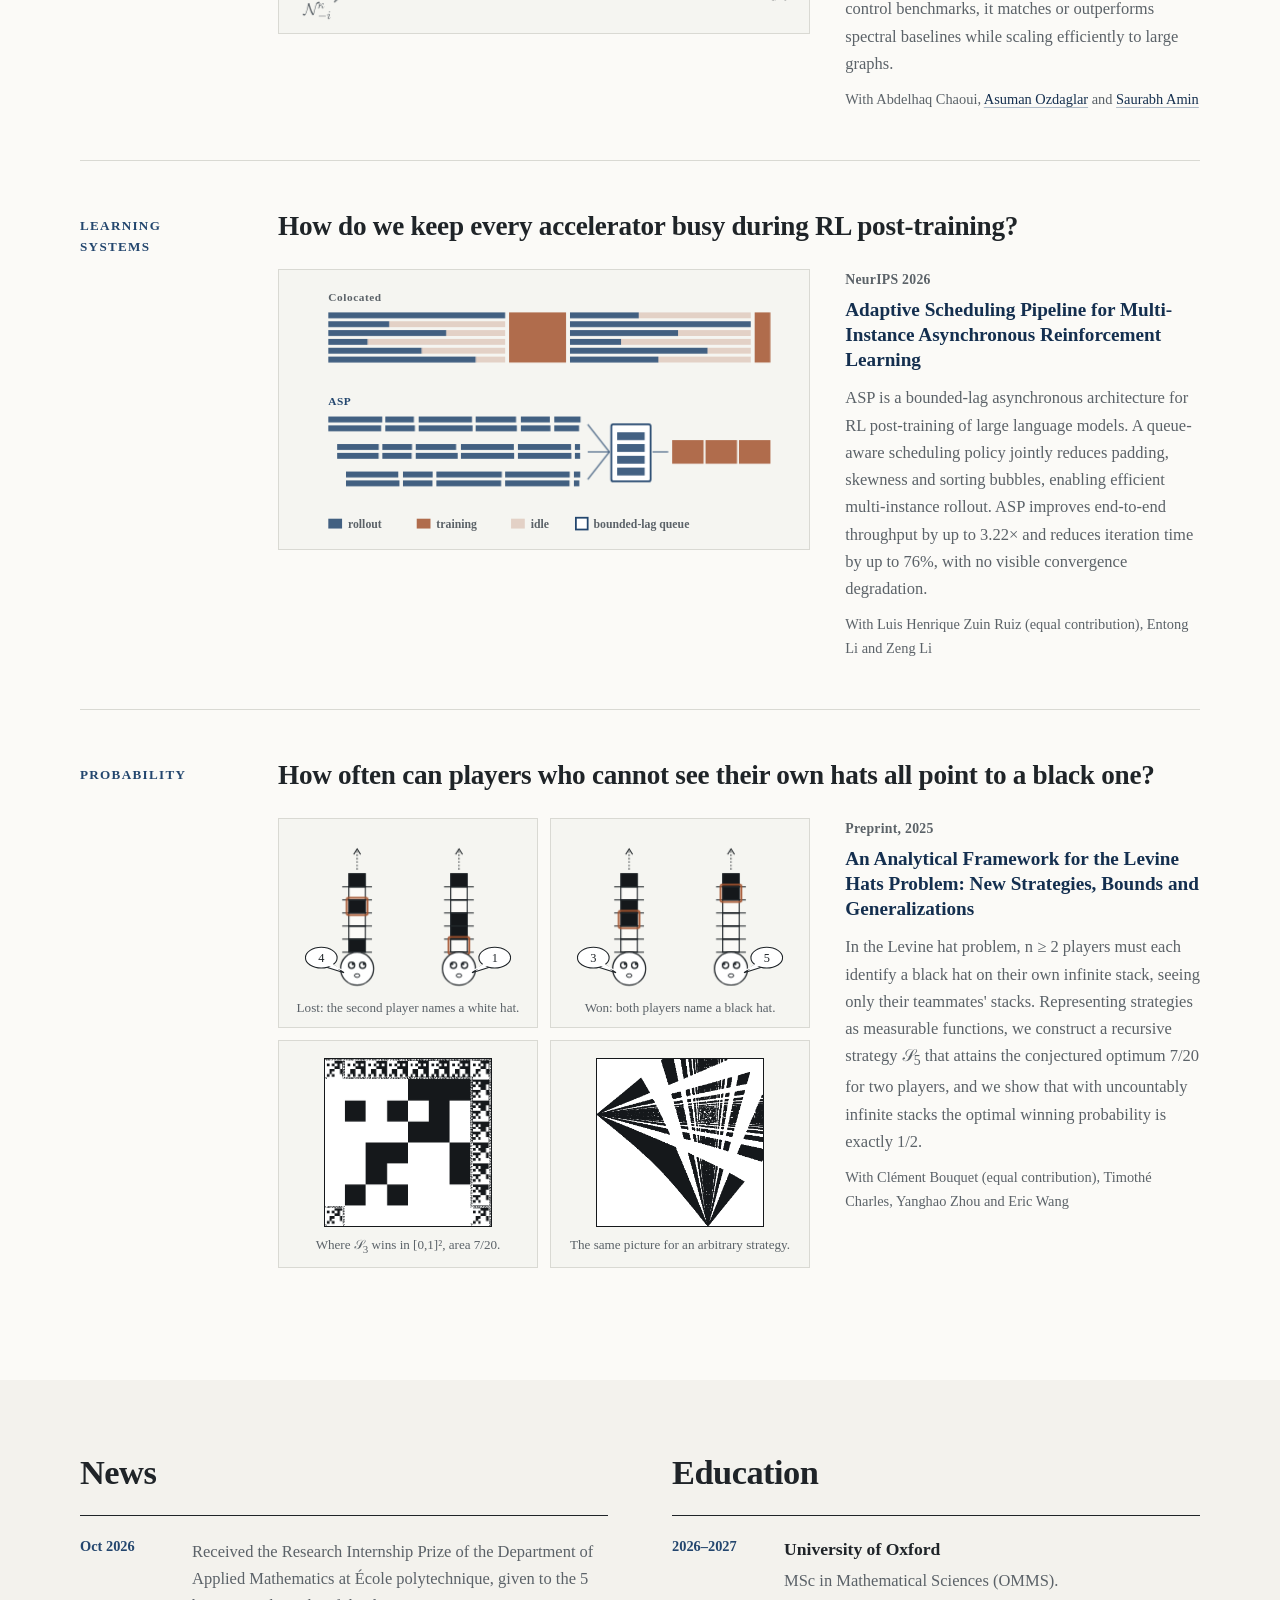
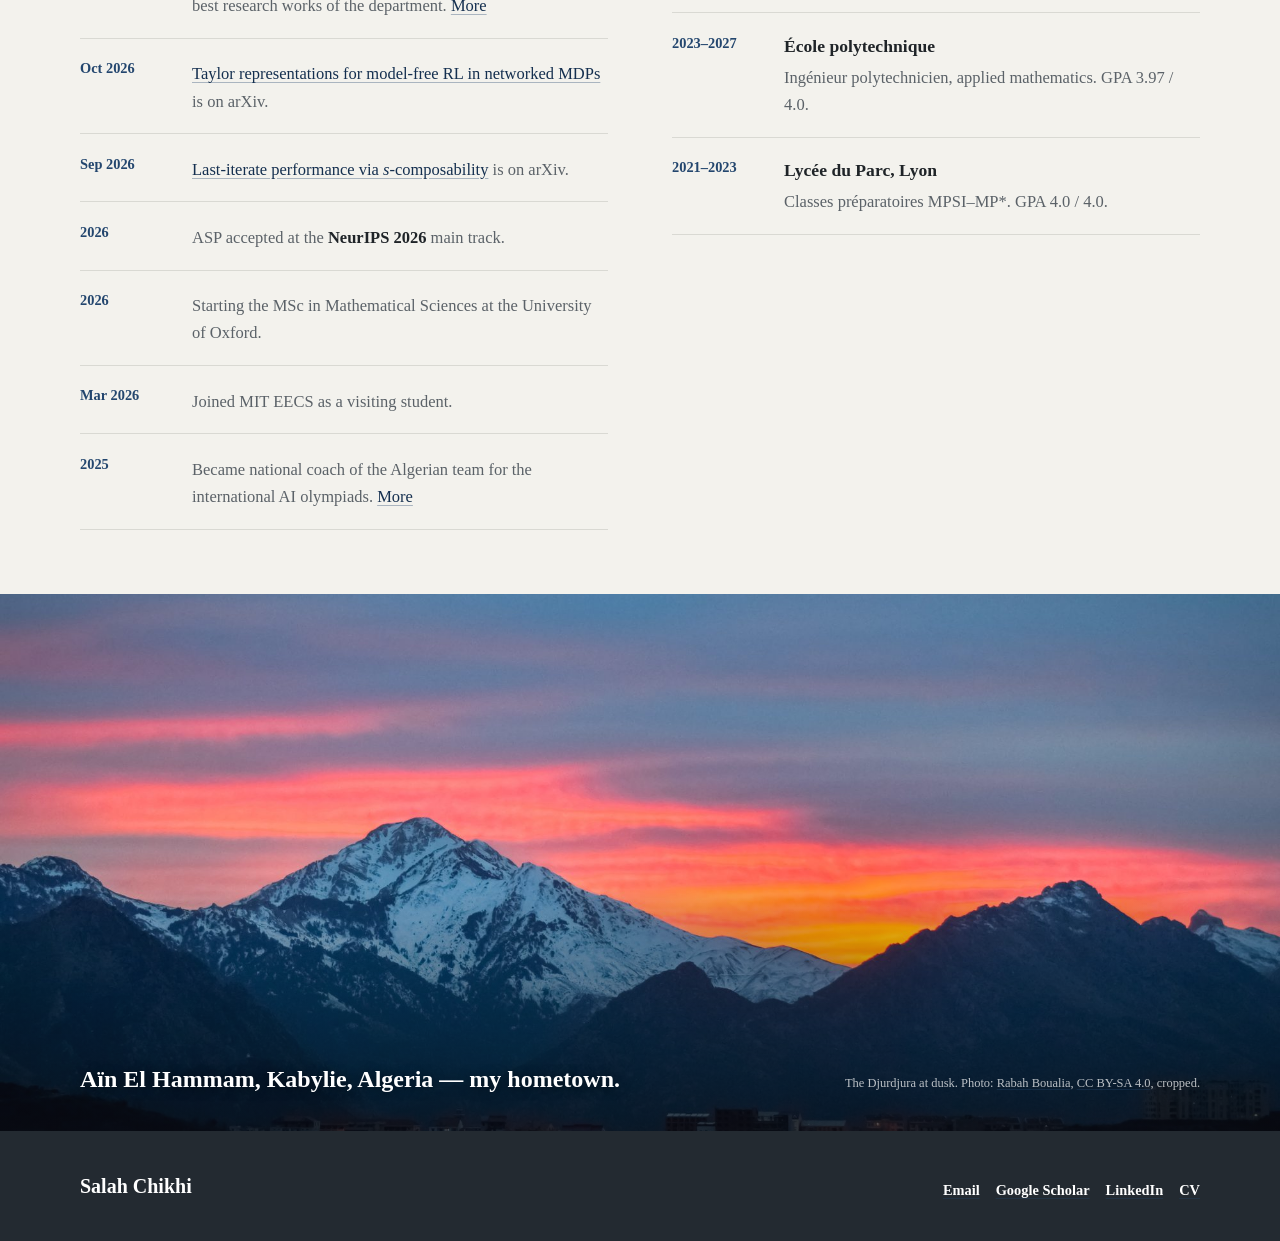
==== commit 887e538a: "Describe the research internship prize as given to the 5 best research works Co-Authored-By: Claude " ====
--- a/index.html
+++ b/index.html
@@ -207,7 +207,7 @@
         <div>
           <div class="section-heading"><h2 id="news-heading">News</h2></div>
           <ul class="timeline">
-            <li><span class="when">Oct 2026</span><div><p>Received the Research Internship Prize of the Department of Applied Mathematics at École polytechnique, awarded to the top 5 research internships of the department. <a href="misc.html#awards">More</a></p></div></li>
+            <li><span class="when">Oct 2026</span><div><p>Received the Research Internship Prize of the Department of Applied Mathematics at École polytechnique, given to the 5 best research works of the department. <a href="misc.html#awards">More</a></p></div></li>
             <li><span class="when">Oct 2026</span><div><p><a href="https://arxiv.org/abs/2610.05456">Taylor representations for model-free RL in networked MDPs</a> is on arXiv.</p></div></li>
             <li><span class="when">Sep 2026</span><div><p><a href="https://arxiv.org/abs/2609.13765">Last-iterate performance via <i>s</i>-composability</a> is on arXiv.</p></div></li>
             <li><span class="when">2026</span><div><p>ASP accepted at the <strong>NeurIPS 2026</strong> main track.</p></div></li>
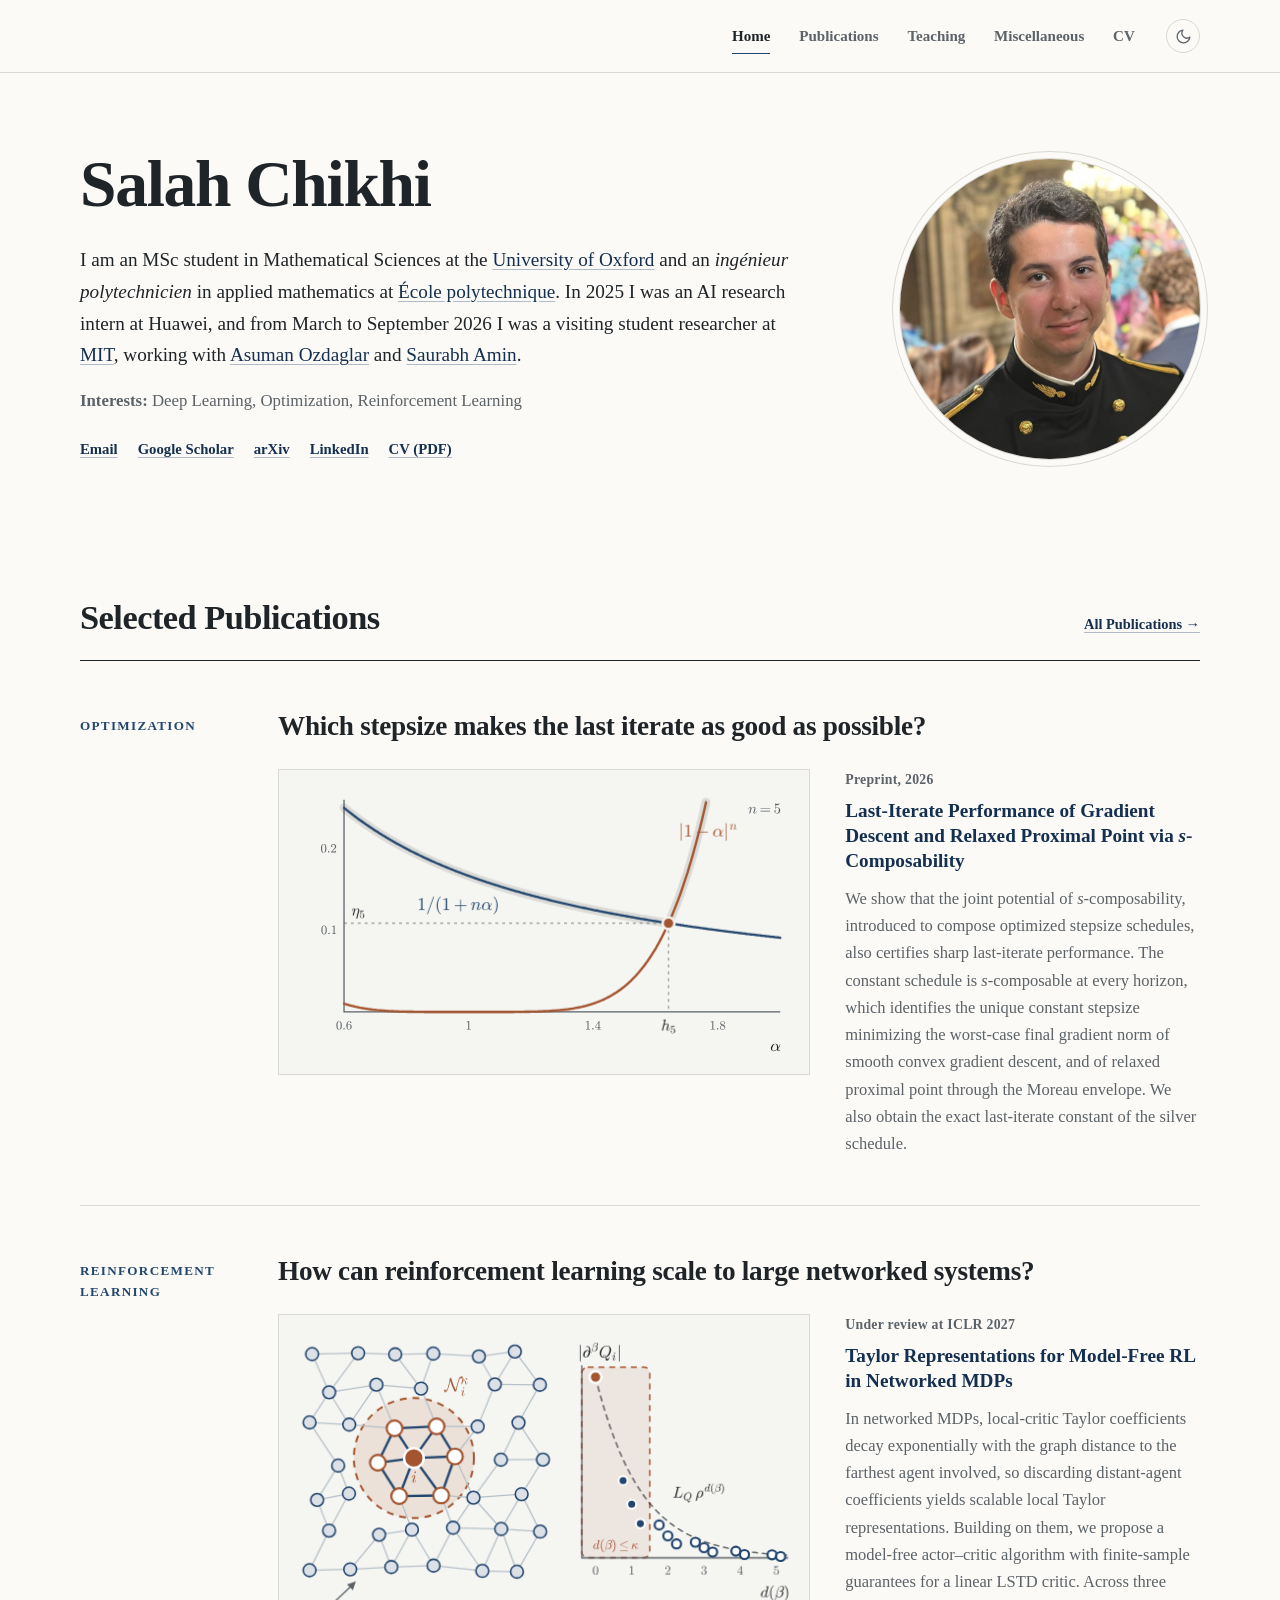
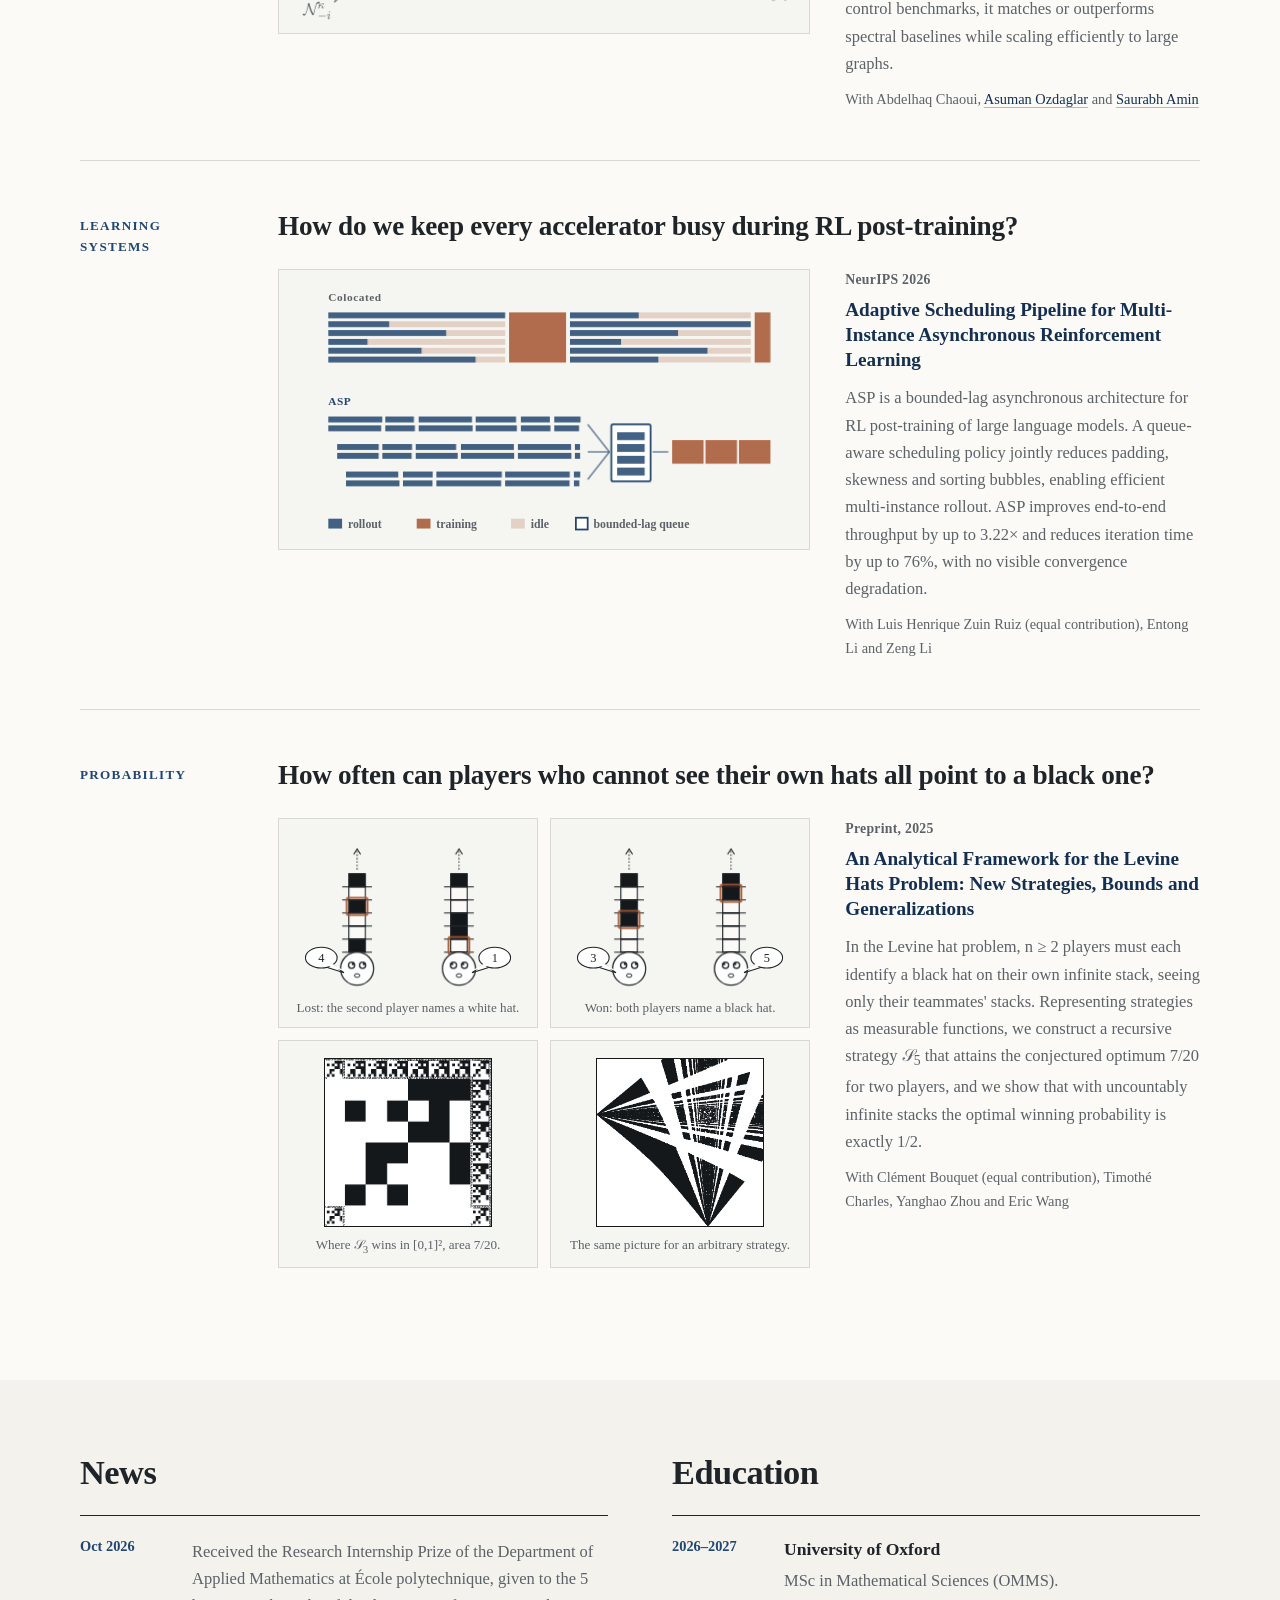
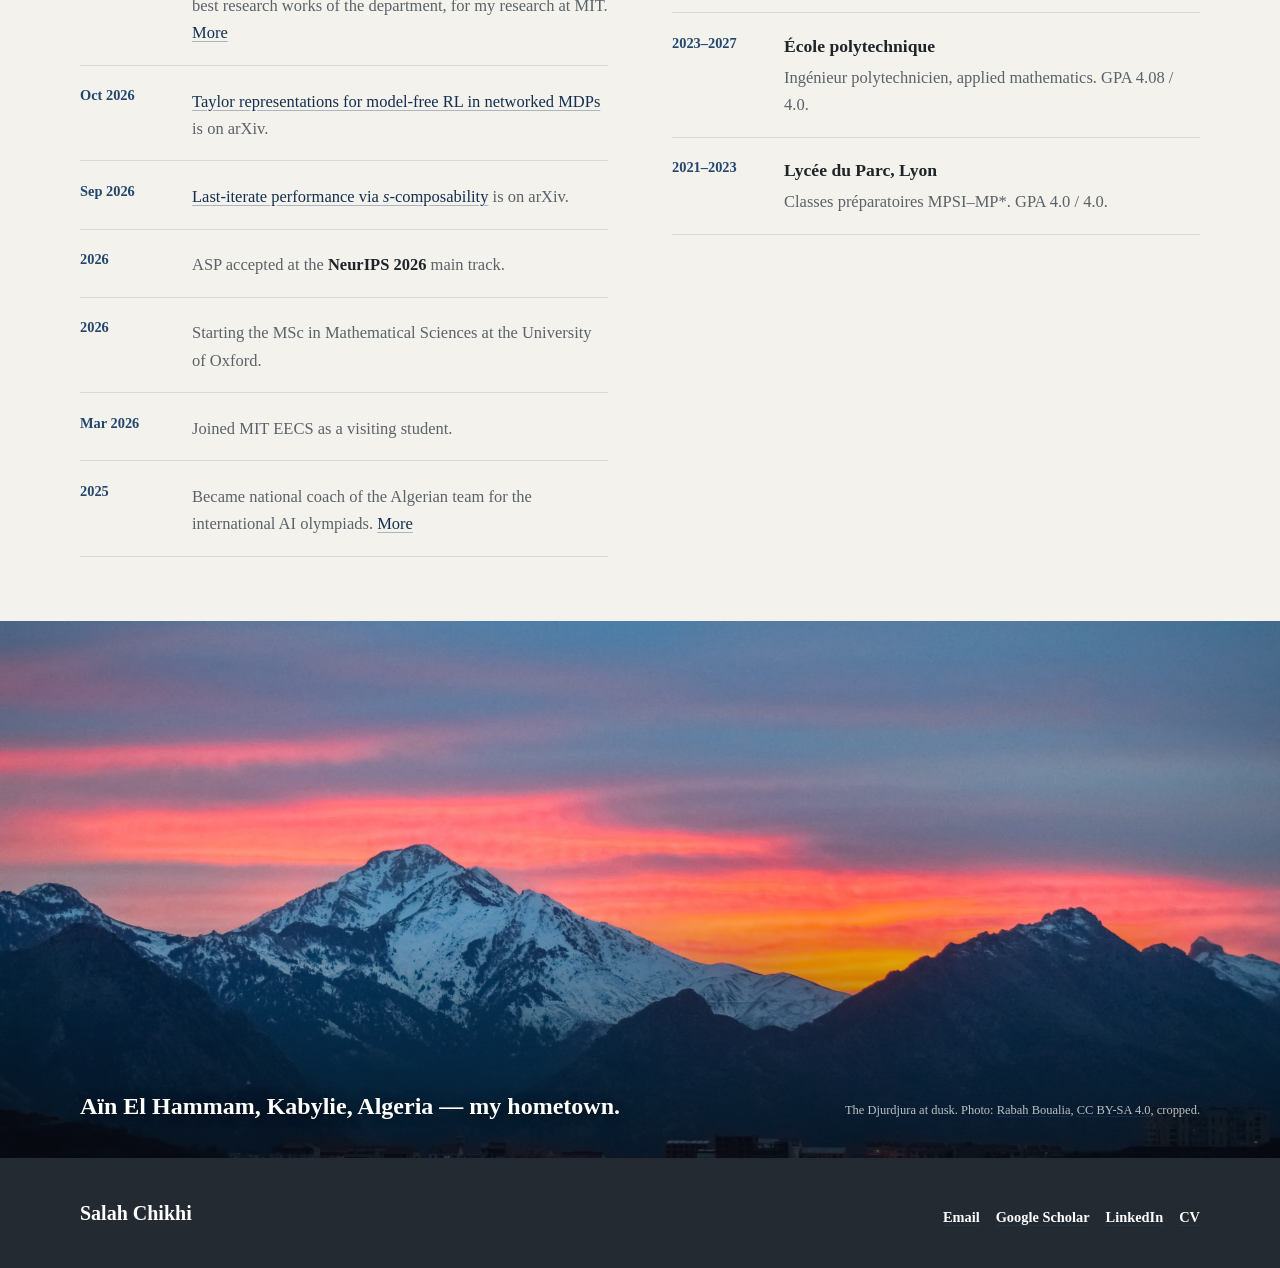
==== commit f608dc7d: "Update the CV and sync the site with it: X GPA, prize for the MIT research, Huawei Tech Arena result" ====
--- a/index.html
+++ b/index.html
@@ -207,7 +207,7 @@
         <div>
           <div class="section-heading"><h2 id="news-heading">News</h2></div>
           <ul class="timeline">
-            <li><span class="when">Oct 2026</span><div><p>Received the Research Internship Prize of the Department of Applied Mathematics at École polytechnique, given to the 5 best research works of the department. <a href="misc.html#awards">More</a></p></div></li>
+            <li><span class="when">Oct 2026</span><div><p>Received the Research Internship Prize of the Department of Applied Mathematics at École polytechnique, given to the 5 best research works of the department, for my research at MIT. <a href="misc.html#awards">More</a></p></div></li>
             <li><span class="when">Oct 2026</span><div><p><a href="https://arxiv.org/abs/2610.05456">Taylor representations for model-free RL in networked MDPs</a> is on arXiv.</p></div></li>
             <li><span class="when">Sep 2026</span><div><p><a href="https://arxiv.org/abs/2609.13765">Last-iterate performance via <i>s</i>-composability</a> is on arXiv.</p></div></li>
             <li><span class="when">2026</span><div><p>ASP accepted at the <strong>NeurIPS 2026</strong> main track.</p></div></li>
@@ -220,7 +220,7 @@
           <div class="section-heading"><h2>Education</h2></div>
           <ul class="timeline">
             <li><span class="when">2026–2027</span><div><strong>University of Oxford</strong><p>MSc in Mathematical Sciences (OMMS).</p></div></li>
-            <li><span class="when">2023–2027</span><div><strong>École polytechnique</strong><p>Ingénieur polytechnicien, applied mathematics. <span data-nosnippet>GPA 3.97 / 4.0.</span></p></div></li>
+            <li><span class="when">2023–2027</span><div><strong>École polytechnique</strong><p>Ingénieur polytechnicien, applied mathematics. <span data-nosnippet>GPA 4.08 / 4.0.</span></p></div></li>
             <li><span class="when">2021–2023</span><div><strong>Lycée du Parc, Lyon</strong><p>Classes préparatoires MPSI–MP*. <span data-nosnippet>GPA 4.0 / 4.0.</span></p></div></li>
           </ul>
         </div>
